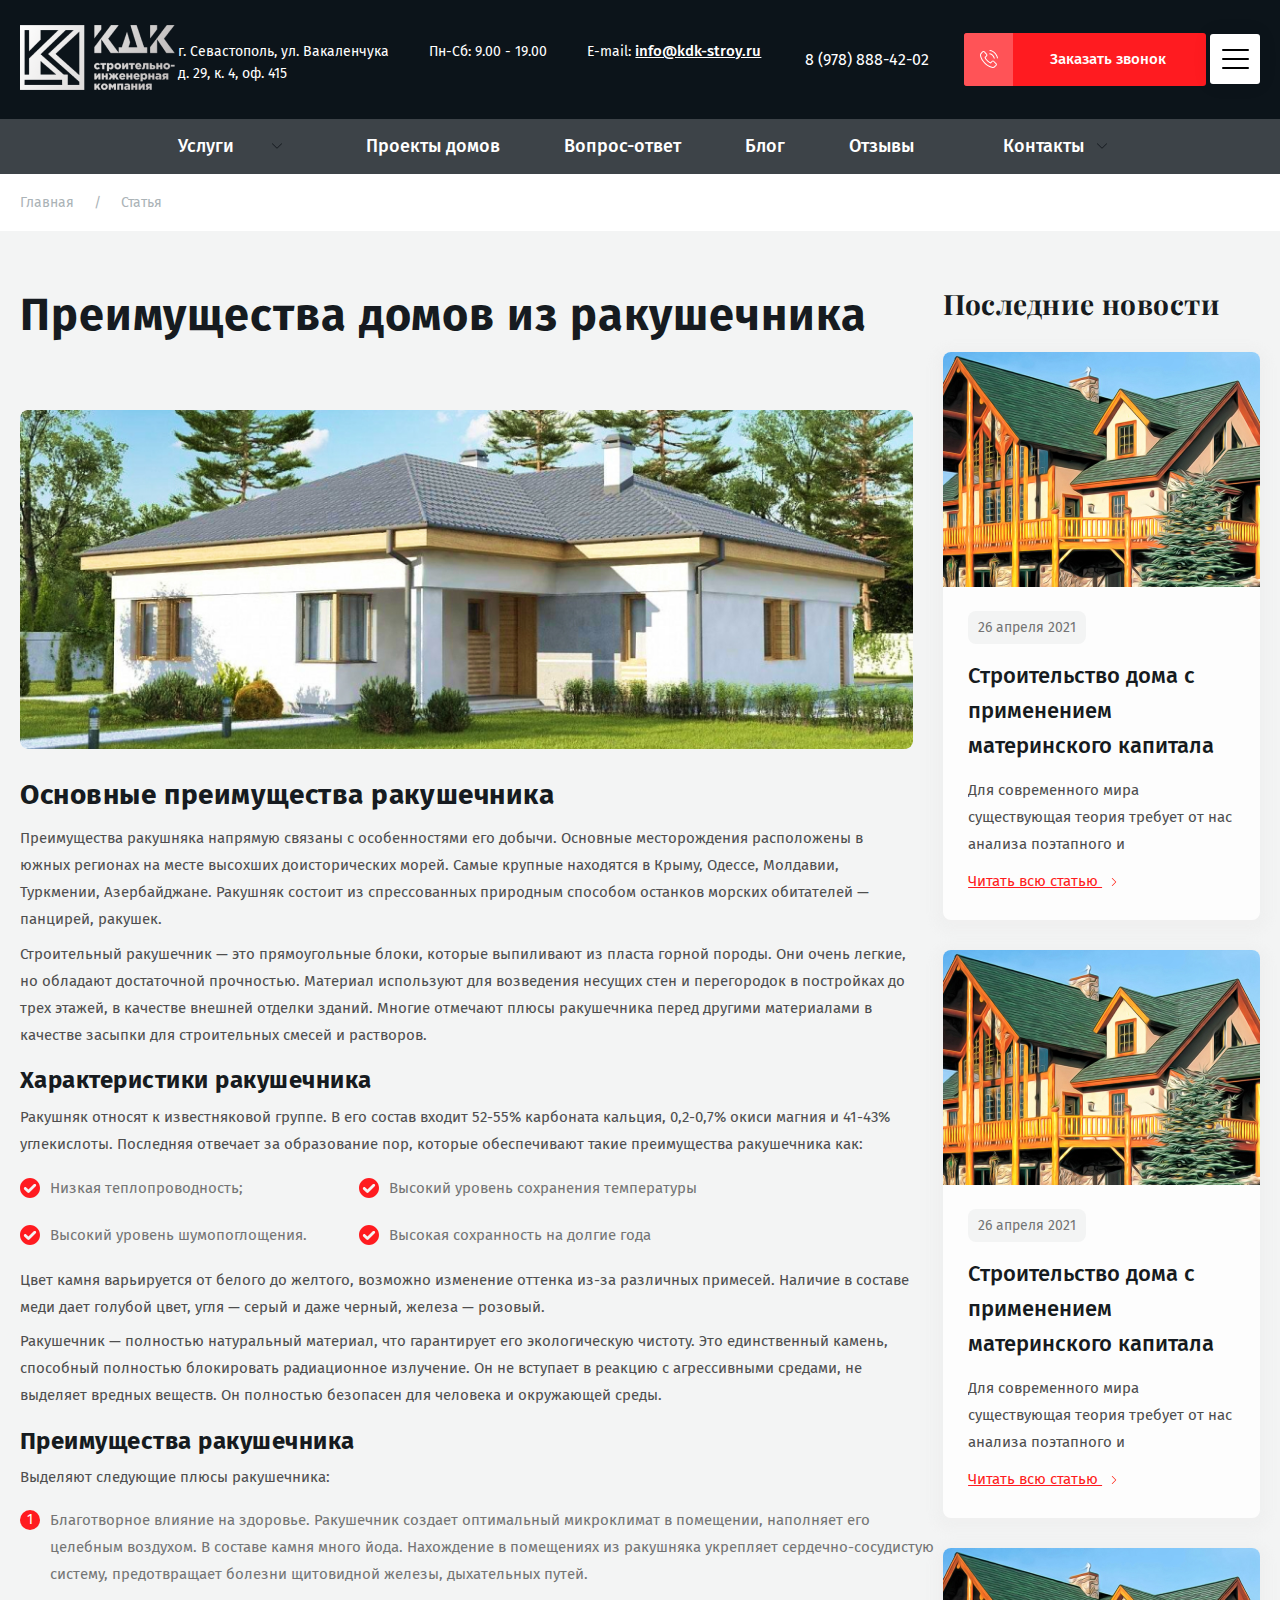
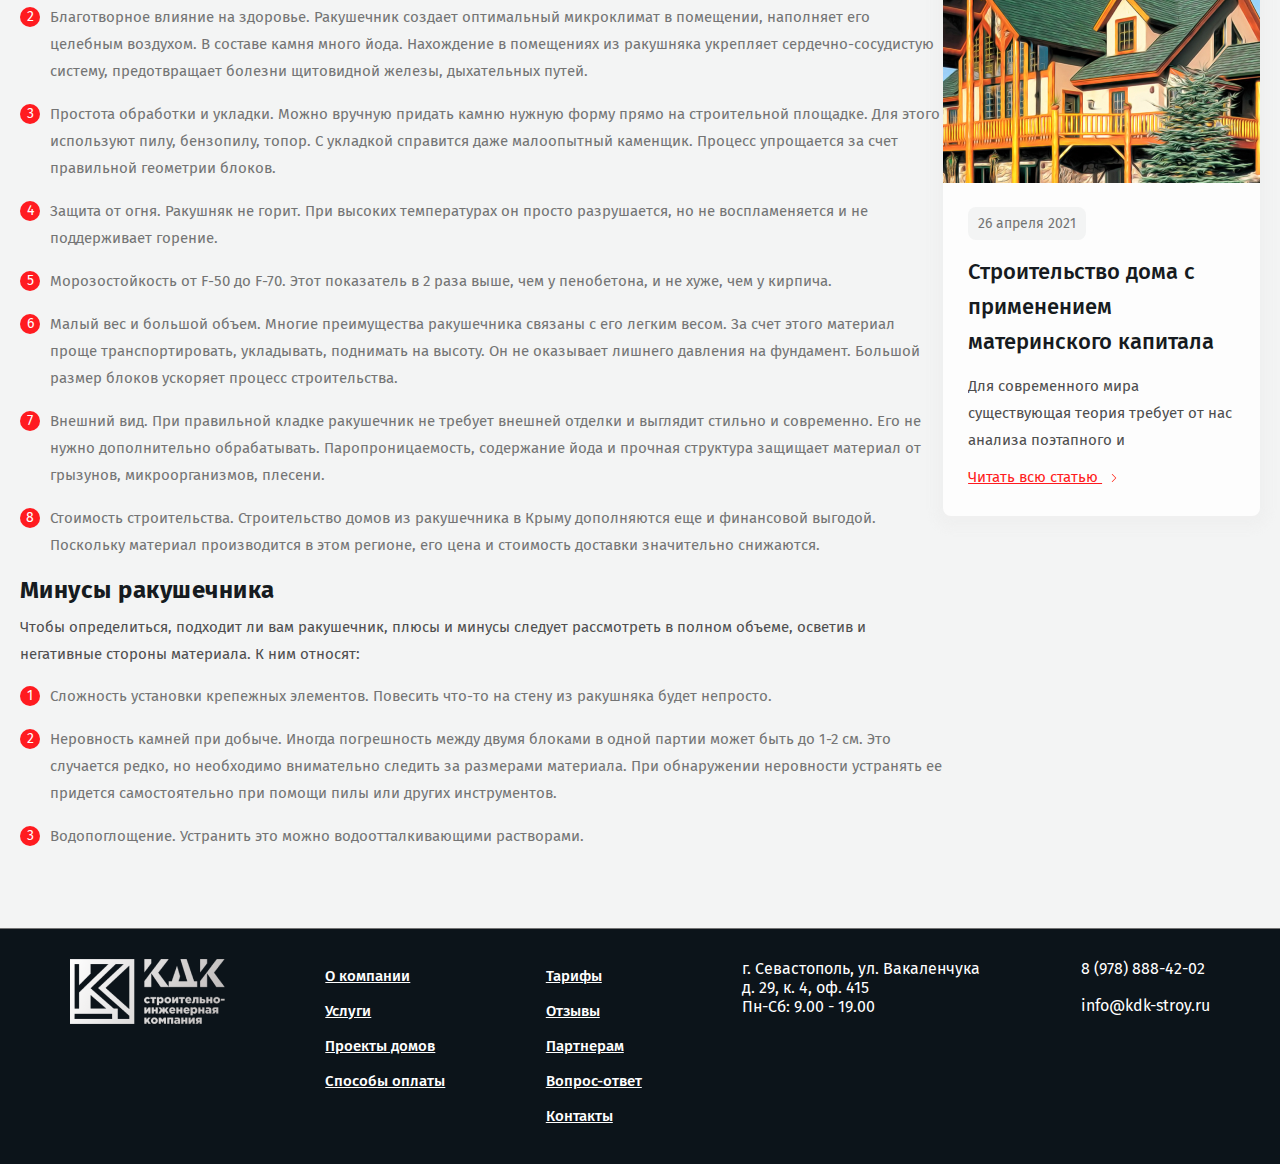
==== article.html @ e37aec97 "added new page, fix styles" ====
<!DOCTYPE html>
<html lang="ru">
<head>
  <meta charset="UTF-8">
  <meta http-equiv="X-UA-Compatible" content="IE=edge">
  <meta name="viewport" content="width=device-width, initial-scale=1.0">
  <link rel="stylesheet" type="text/css" href="css/style.css">
  <title>Статья</title>
</head>
<body>
  <header class="header_black">
    <div class="box-container">
      <div class="header__wrap">
        <a href="index.html"><img src="img/icon/Mask Group (1).png" alt="" width="154.62" height="auto"></a> 
        <div class="header__text">
          <ul>
            <li>г. Севастополь, ул. Вакаленчука <br>
              д. 29, к. 4, оф. 415</li>
            <li>Пн-Сб: 9.00 - 19.00</li>
            <li>E-mail: 
              <a href="mailTo:info@kdk-stroy.ru">info@kdk-stroy.ru</a>
            </li>
          </ul>
        </div>

        <div class="header__phones">
          <a href="tel:89788884202">8 (978) 888-42-02</a>
          <a class="button-custom" href="#">
            <div class="box2">
                <img src="img/icon/call.svg" alt="">
            </div>
            <div class="paddingButton2">Заказать звонок</div>
          </a>
        </div>
        <div class="dropdown">
            <!-- <button onclick="myFunction()" class="dropbtn">Выпадающий</button>-->
            <div onclick="myFunction()" class="menu-btn">
                <div class="menu-btn_burger"></div>
            </div> 
            <div id="myDropdown" class="dropdown-content">
                <nav>
                    <ul>
                        <li><a href="#">О компании</a></li>
                        <li><a href="#">Услуги</a></li>
                        <li><a href="#">Проекты</a></li>
                        <li><a href="#">Условия</a></li>
                        <li><a href="#">Вопрос-ответ</a></li>
                        <li><a href="#">Блог</a></li>
                        <li><a href="#">Отзывы </a></li>
                        <li><a href="#">Контакты </a></li>
                    </ul>
                </nav>
            </div>
        </div>
      </div>
      
    </div>
  </header>

  <section class="article-page__navigation">
    <ul class="custom-nav">
      <li>
        <div class="select select_color">
          <input class="select__input" type="hidden" name="">
          <div class="select__head">Услуги</div>
              <ul class="select__list" style="display: none;">
                  <li class="select__item"><a href="#">Дома из газобетона</a></li>
                  <li class="select__item"><a href="#">Дома из ракушечника</a></li>
                  <li class="select__item"><a href="#">Монолитные работы</a></li>
                  <li class="select__item"><a href="#">Коттеджные поселки</a></li>
                  <li class="select__item"><a href="#">Отдельные виды работ</a></li>
                  <li class="select__item"><a href="#">Ландшафтный дизайн</a></li>
              </ul>
          </div>
      </li>
      <li><a href="#">Проекты домов</a></li>
      <li><a href="#">Вопрос-ответ</a></li>
      <li><a href="#">Блог</a></li>
      <li><a href="#">Отзывы</a></li>
      <li>
        <div class="select select_color">
          <input class="select__input" type="hidden" name="">
          <div class="select__head">Контакты</div>
          <ul class="select__list" style="display: none;">
              <li class="select__item"><a href="#">Дома из газобетона</a></li>
              <li class="select__item"><a href="#">Дома из ракушечника</a></li>
              <li class="select__item"><a href="#">Монолитные работы</a></li>
              <li class="select__item"><a href="#">Коттеджные поселки</a></li>
              <li class="select__item"><a href="#">Отдельные виды работ</a></li>
              <li class="select__item"><a href="#">Ландшафтный дизайн</a></li>
          </ul>
        </div>
      </li>
    </ul>
  </section>

  <section class="breadcrumb">
    <div class="box-container">
        <ol itemscope itemtype="#">
            <li itemprop="itemListElement" itemscope
                itemtype="#">
                <a itemprop="item" href="index.html">
                    <span itemprop="name" class="breadcrumb_font_style">Главная</span>
                </a>
                <meta itemprop="position" content="1" />
                <span class="span_m_l_20 breadcrumb_font_style">/</span>
            </li>

            <li>
                <span class="breadcrumb_font_style">Статья</span>
            </li>
        </ol>
    </div>
  </section>

  <section class="main-article">
    <div class="box-container">
      <div class="main-article__body">
        <article class="article">
           <h1>Преимущества домов из ракушечника</h1>

           <img src="img/houses/article-img.jpg" alt="">

           <h2>Основные преимущества ракушечника</h2>
           <p>Преимущества ракушняка напрямую связаны с особенностями его добычи. Основные месторождения расположены в южных регионах на месте высохших доисторических морей. Самые крупные находятся в Крыму, Одессе, Молдавии, Туркмении, Азербайджане. Ракушняк состоит из спрессованных природным способом останков морских обитателей — панцирей, ракушек.</p>
            <p>Строительный ракушечник — это прямоугольные блоки, которые выпиливают из пласта горной породы. Они очень легкие, но обладают достаточной прочностью. Материал используют для возведения несущих стен и перегородок в постройках до трех этажей, в качестве внешней отделки зданий. Многие отмечают плюсы ракушечника перед другими материалами в качестве засыпки для строительных смесей и растворов.</p>

           <h3>Характеристики ракушечника</h3>
           <p>Ракушняк относят к известняковой группе. В его состав входит 52-55% карбоната кальция, 0,2-0,7% окиси магния и 41-43% углекислоты. Последняя отвечает за образование пор, которые обеспечивают такие преимущества ракушечника как:</p>
           <ul>
            <li>Низкая теплопроводность; </li>
            <li>Высокий уровень сохранения температуры</li>
            <li>Высокий уровень шумопоглощения.</li>
            <li>Высокая сохранность на долгие года</li>
          </ul>
           <p>Цвет камня варьируется от белого до желтого, возможно изменение оттенка из-за различных примесей. Наличие в составе меди дает голубой цвет, угля — серый и даже черный, железа — розовый.</p>
           <p>Ракушечник — полностью натуральный материал, что гарантирует его экологическую чистоту. Это единственный камень, способный полностью блокировать радиационное излучение. Он не вступает в реакцию с агрессивными средами, не выделяет вредных веществ. Он полностью безопасен для человека и окружающей среды.</p>

           <h3>Преимущества ракушечника</h3>
           <p>Выделяют следующие плюсы ракушечника:</p>
           <ol>
             <li>Благотворное влияние на здоровье. Ракушечник создает оптимальный микроклимат в помещении, наполняет его целебным воздухом. В составе камня много йода. Нахождение в помещениях из ракушняка укрепляет сердечно-сосудистую систему, предотвращает болезни щитовидной железы, дыхательных путей.</li>
             <li>Благотворное влияние на здоровье. Ракушечник создает оптимальный микроклимат в помещении, наполняет его целебным воздухом. В составе камня много йода. Нахождение в помещениях из ракушняка укрепляет сердечно-сосудистую систему, предотвращает болезни щитовидной железы, дыхательных путей.</li>
             <li>Простота обработки и укладки. Можно вручную придать камню нужную форму прямо на строительной площадке. Для этого используют пилу, бензопилу, топор. С укладкой справится даже малоопытный каменщик. Процесс упрощается за счет правильной геометрии блоков.</li>
             <li>Защита от огня. Ракушняк не горит. При высоких температурах он просто разрушается, но не воспламеняется и не поддерживает горение. </li>
             <li>Морозостойкость от F-50 до F-70. Этот показатель в 2 раза выше, чем у пенобетона, и не хуже, чем у кирпича.</li>
             <li>Малый вес и большой объем. Многие преимущества ракушечника связаны с его легким весом. За счет этого материал проще транспортировать, укладывать, поднимать на высоту. Он не оказывает лишнего давления на фундамент. Большой размер блоков ускоряет процесс строительства.</li>
             <li>Внешний вид. При правильной кладке ракушечник не требует внешней отделки и выглядит стильно и современно. Его не нужно дополнительно обрабатывать. Паропроницаемость, содержание йода и прочная структура защищает материал от грызунов, микроорганизмов, плесени.</li>
             <li>Стоимость строительства. Строительство домов из ракушечника в Крыму дополняются еще и финансовой выгодой. Поскольку материал производится в этом регионе, его цена и стоимость доставки значительно снижаются.</li>
           </ol>

           <h3>Минусы ракушечника</h3>
           <p>Чтобы определиться, подходит ли вам ракушечник, плюсы и минусы следует рассмотреть в полном объеме, осветив и негативные стороны материала. К ним относят:</p>
           <ol>
             <li>Сложность установки крепежных элементов. Повесить что-то на стену из ракушняка будет непросто.</li>
             <li>Неровность камней при добыче. Иногда погрешность между двумя блоками в одной партии может быть до 1-2 см. Это случается редко, но необходимо внимательно следить за размерами материала. При обнаружении неровности устранять ее придется самостоятельно при помощи пилы или других инструментов. </li>
             <li>Водопоглощение. Устранить это можно водоотталкивающими растворами.</li>
           </ol>
        </article>

        <div class="news-box">
            <div class="news-box__title">
                <p>Последние новости</p>
            </div>

            <div class="news-box__body">

                <div class="news-box__item">
                    <a href="article.html"><img class="news-box__main-img" src="img/houses/last-news-page-img1.jpg" alt=""></a> 
                    <div class="news-box__wrap">
                        <div class="date-time">
                            <time datetime="2021-04-26">26 апреля 2021</time>
                        </div>
                        <div class="last-news-page__title-link">
                            <a href="article.html">Строительство дома с применением  материнского капитала</a>
                        </div>
    
                        <div class="last-news-page__desc">
                            <p>Для современного мира существующая теория требует от нас анализа поэтапного и последовательного развития общества. Высокий уровень вовлечения представителей ...</p>
                        </div>
    
                        <a href="article.html" class="last-news-page__link-btn">
                            Читать всю статью
                            <img src="img/icon/arr-link-right-icon.svg" alt="">
                        </a>
                    </div>
                </div>

                <div class="news-box__item">
                    <a href="article.html"><img class="news-box__main-img" src="img/houses/last-news-page-img1.jpg" alt=""></a> 
                    <div class="news-box__wrap">
                        <div class="date-time">
                            <time datetime="2021-04-26">26 апреля 2021</time>
                        </div>
                        <div class="last-news-page__title-link">
                            <a href="article.html">Строительство дома с применением  материнского капитала</a>
                        </div>
    
                        <div class="last-news-page__desc">
                            <p>Для современного мира существующая теория требует от нас анализа поэтапного и последовательного развития общества. Высокий уровень вовлечения представителей ...</p>
                        </div>
    
                        <a href="article.html" class="last-news-page__link-btn">
                            Читать всю статью
                            <img src="img/icon/arr-link-right-icon.svg" alt="">
                        </a>
                    </div>
                </div>

                <div class="news-box__item">
                    <a href="article.html"><img class="news-box__main-img" src="img/houses/last-news-page-img1.jpg" alt=""></a> 
                    <div class="news-box__wrap">
                        <div class="date-time">
                            <time datetime="2021-04-26">26 апреля 2021</time>
                        </div>
                        <div class="last-news-page__title-link">
                            <a href="article.html">Строительство дома с применением  материнского капитала</a>
                        </div>
    
                        <div class="last-news-page__desc">
                            <p>Для современного мира существующая теория требует от нас анализа поэтапного и последовательного развития общества. Высокий уровень вовлечения представителей ...</p>
                        </div>
    
                        <a href="article.html" class="last-news-page__link-btn">
                            Читать всю статью
                            <img src="img/icon/arr-link-right-icon.svg" alt="">
                        </a>
                    </div>
                </div>

            </div>

        </div>
      </div>
    </div>
  </section>


  <footer class="footer flex-container align-items-center justify-content-center">
    <div class="flex-container box-container justify-content-space-around  justify-content-center-min footer-box footer__wrap">
        <div class="m-r-301 ">
            <img src="img/icon/Mask Group (1).png" alt="" width="154.62px" height="auto">
        </div>

        <div class="min-delete">
            <ul >
                <li><a href="#">О компании</a></li>
                <li><a href="#">Услуги</a></li>
                <li><a href="#">Проекты домов</a></li>
                <li><a href="#">Способы оплаты</a></li>
            </ul>
        </div>

        <div class="m-r-301 ">
            <ul class="m-r-301 ">
                <li><a href="#">Тарифы</a></li>
                <li><a href="#">Отзывы</a></li>
                <li><a href="#">Партнерам</a></li>
                <li><a href="#">Вопрос-ответ</a></li>
                <li><a href="#">Контакты</a></li>
            </ul>
        </div>

        <div class="footer-address m-r-301">
            <p>г. Севастополь, ул. Вакаленчука
                <br>д. 29, к. 4, оф. 415</p>
            <p>Пн-Сб: 9.00 - 19.00</p>
        </div>

        <div>
            <h4 class="m-b-18 "><a class="footer__link" href="tel:89788884202" rel="nofollow"> 8 (978) 888-42-02</h4>
            <p class="m-b-18 "><a class="footer__link" href="mailto:info@kdk-stroy.ru" rel="nofollow">info@kdk-stroy.ru</a></p>
            <div class="flex-container">
                <img class="m-r-20" src="img/icon/Group 115.svg" alt="">
                <img class="m-r-20" src="img/icon/Group 116.svg" alt="">
                <img class="m-r-20" src="img/icon/Group 117.svg" alt="">
                <img src="img/icon/Group 118.svg" alt="">
            </div>
        </div>
    </div>
  </footer>

  <section class="modal modal__project" id="modal__project">
    <div class="modal__content">
      <button class="close"></button>

      <div class="modal__wrap">
          <div class="modal__slider-wrap">
              <div class="modal__slider" id="modal__slider">
                  <div class="swiper-wrapper">
                      <div class="swiper-slide">
                          <a href="#" class="project__item">
                              <span class="project__img" style="background: transparent url('img/modal/proj-1.jpg') no-repeat center center; background-size: cover;"></span>
                              <span class="project__content">
                                  <span class="project__num">Z295</span>
                                  <span class="project__title">Проект дома из газобетона 186,0 м<sup>2</sup></span>
                              </span>
                          </a>
                      </div>
                      <div class="swiper-slide">
                          <a href="#" class="project__item">
                              <span class="project__img" style="background: transparent url('img/modal/proj-2.jpg') no-repeat center center; background-size: cover;"></span>
                              <span class="project__content">
                                  <span class="project__num">Z295</span>
                                  <span class="project__title">Проект дома из газобетона 186,0 м<sup>2</sup></span>
                              </span>
                          </a>
                      </div>
                      <div class="swiper-slide">
                          <a href="#" class="project__item">
                              <span class="project__img" style="background: transparent url('img/modal/proj-3.jpg') no-repeat center center; background-size: cover;"></span>
                              <span class="project__content">
                                  <span class="project__num">Z295</span>
                                  <span class="project__title">Проект дома из газобетона 186,0 м<sup>2</sup></span>
                              </span>
                          </a>
                      </div>
                      <div class="swiper-slide">
                          <a href="#" class="project__item">
                              <span class="project__img" style="background: transparent url('img/modal/proj-2.jpg') no-repeat center center; background-size: cover;"></span>
                              <span class="project__content">
                                  <span class="project__num">Z295</span>
                                  <span class="project__title">Проект дома из газобетона 186,0 м<sup>2</sup></span>
                              </span>
                          </a>
                      </div>
                      <div class="swiper-slide">
                          <a href="#" class="project__item">
                              <span class="project__img" style="background: transparent url('img/modal/proj-3.jpg') no-repeat center center; background-size: cover;"></span>
                              <span class="project__content">
                                  <span class="project__num">Z295</span>
                                  <span class="project__title">Проект дома из газобетона 186,0 м<sup>2</sup></span>
                              </span>
                          </a>
                      </div>
                  </div>
              </div>
              <div class="modal__slider-btns">
                  <div class="swiper-dots"></div>
              </div>
          </div>

          <div class="modal__title">Проект дома из газобетона 195,3 м<sup>2</sup>(Z153)</div>

          <div class="modal__df">
              <div class="modal__left">
                  <div class="modal__gallery-wrap">
                      <div class="modal__gallery" id="modal__gallery">
                          <div class="swiper-wrapper">
                              <div class="swiper-slide">
                                  <div class="modal__gallery-item" style="background: transparent url('img/modal/gallery-1.jpg') no-repeat center center; background-size: cover;"></div>
                              </div>
                              <div class="swiper-slide">
                                  <div class="modal__gallery-item" style="background: transparent url('img/modal/gallery-2.jpg') no-repeat center center; background-size: cover;"></div>
                              </div>
                              <div class="swiper-slide">
                                  <div class="modal__gallery-item" style="background: transparent url('img/modal/gallery-1.jpg') no-repeat center center; background-size: cover;"></div>
                              </div>
                              <div class="swiper-slide">
                                  <div class="modal__gallery-item" style="background: transparent url('img/modal/gallery-2.jpg') no-repeat center center; background-size: cover;"></div>
                              </div>
                          </div>
                      </div>
                      <div class="modal__gallery-btns">
                          <button class="swiper-button-prev">
                              <img src="img/icon/arrow-black.svg" alt="" tabindex="0" role="button" aria-label="Next slide" aria-disabled="false">
                          </button>
                          <button class="swiper-button-next">
                              <img src="img/icon/arrow-black.svg" alt="" tabindex="0" role="button" aria-label="Next slide" aria-disabled="false">
                          </button>
                      </div>
                  </div>

                  <div class="modal__thumbs-wrap">
                      <div class="modal__thumbs" id="modal__thumbs">
                          <div class="swiper-wrapper">
                              <div class="swiper-slide">
                                  <div class="modal__thumb" style="background: transparent url('img/modal/gallery-1.jpg') no-repeat center center; background-size: cover;">    
                                  </div>
                              </div>
                              <div class="swiper-slide">
                                  <div class="modal__thumb" style="background: transparent url('img/modal/gallery-2.jpg') no-repeat center center; background-size: cover;">    
                                  </div>
                              </div>
                              <div class="swiper-slide">
                                  <div class="modal__thumb" style="background: transparent url('img/modal/gallery-1.jpg') no-repeat center center; background-size: cover;">    
                                  </div>
                              </div>
                              <div class="swiper-slide">
                                  <div class="modal__thumb" style="background: transparent url('img/modal/gallery-2.jpg') no-repeat center center; background-size: cover;">    
                                  </div>
                              </div>
                          </div>
                      </div>
                  </div>
              </div>

              <div class="modal__right">
                  <p class="modal__sub-title">Характеристики проекта:</p>
                  <ul class="modal__chrs">
                      <li class="modal__chrs-item">
                          <span>Этажность</span>
                          <span>1 этаж</span>
                      </li>
                      <li class="modal__chrs-item">
                          <span>Доп.постройки:</span>
                          <span>Гараж</span>
                      </li>
                      <li class="modal__chrs-item">
                          <span>Площадь:</span>
                          <span>1 этаж</span>
                      </li>
                      <li class="modal__chrs-item">
                          <span>Площадь застройки:</span>
                          <span>1 этаж</span>
                      </li>
                      <li class="modal__chrs-item">
                          <span>Гараж:</span>
                          <span>26,8 м<sup>2</sup></span>
                      </li>
                      <li class="modal__chrs-item">
                          <span>Высота</span>
                          <span>6,93 м</span>
                      </li>
                      <li class="modal__chrs-item">
                          <span>Площадь крыши:</span>
                          <span>347,4 м<sup>2</sup></span>
                      </li>
                      <li class="modal__chrs-item">
                          <span>Фундамент: ленточный из ФБС блоков</span>
                      </li>
                      <li class="modal__chrs-item">
                          <span>Площадь крыши: по деревянным балкам</span>
                      </li>
                      <li class="modal__chrs-item">
                          <span>Площадь крыши: по деревянным балкам</span>
                      </li>
                  </ul>
                  <div class="modal__btns">                        
                      <a class="button-custom open-modal" href="#modal__project2">
                          Заказать расчет сметы
                      </a>
                  </div>
              </div>                    
          </div>
      </div>
    </div>
    <!-- /. modal__content-->
  </section>
<!-- /. modal-->

  <section class="modal modal__project2" id="modal__project2">
  <div class="modal__content modal__content--with-form">
    <button class="close"></button>

    <div class="modal__wrap">
        <div class="forma flex-container align-items-center justify-content-center m-t-30 ">
            <div class="content-form flex-container align-items-center flex-direction-column justify-content-space-around">
                <div class="text-forma flex-container align-items-center flex-direction-column">
                    <h2>Заполните форму</h2>
                </div>
                    
                <div>
                    <form class="flex-container justify-content-center flex-direction-column">
                        <input class="input" type="text" name="name" required placeholder="Имя">
                        <input class="input" type="tel" name="phone" required placeholder="Телефон">
                        <input class="input" type="email" name="email" required placeholder="Почта">       
                    </form>
                    <button class="button-fomra">Получить материалы</button>
                    <div>
                        <input type="checkbox" class="custom-checkbox" id="happy" name="happy" value="yes">
                        <label class="color-font" cfor="happy">Согласие на обработку персональных данных</label> 
                    </div>
                </div>
            </div>
        </div>
    </div>
  </div>
  <!-- /. modal__content-->
  </section>
  <a href="#" id="toTop"></a>

  <script src="js/jquery.min.js"></script>
  <script src="libs/swiper/swiper.js"></script>
  <script src="libs/fancybox/jquery.fancybox.pack.js"></script>
  <script src="libs/fancybox/helpers/jquery.fancybox-buttons.js"></script>
  <script src="libs/svg4everybody.min.js"></script>
  <script src="libs/slick/slick.min.js"></script>
  <script src="js/tabs.js"></script>
  <script src="js/toUp.js"></script>
  <script src="js/common.js"></script>
  <script src="js/article-nav.js"></script>

</body>
</html>
---- css/style.css ----
@import url('https://fonts.googleapis.com/css2?family=Fira+Sans:wght@400;500&family=Playfair+Display:wght@400;700&display=swap');

* {
    margin: 0;
    padding: 0;
}

body {
    color: white;
    background-color: #0C141A;
    font-family: 'Fira Sans', sans-serif;
}

.page-title {
    font-family: 'Playfair Display', serif;
    font-size: 45px;
    line-height: 60px;
    /* identical to box height */
    letter-spacing: 0.02em;
}

a {
    text-decoration: none;
}

li {
    list-style-type: none;
}

li a{
    font-weight: 500;
    font-size: 15px;
    line-height: 35px;
    text-decoration-line: underline;
    color: #FFFFFF;
    transition-duration: 0.3s;
}

li a:hover{
    color: #b4b4b4;
    transition-duration: 0.3s;
}

footer {
    height: 257px;
    border-top: 1px solid #747474 ;
}

.box-container {
    width: 100%;
    max-width: 1395px;
    margin: 0 auto;
}

.border-test {
    border: 1px solid black;
}

.flex-container {
    display: -webkit-flex; 
    display: flex; 
}
.flex-direction-column {
    flex-direction: column;
}

.justify-content-center {
    justify-content: center;
}

.justify-content-space-around {
    justify-content: space-around;
}

.justify-content-space-between {
    justify-content: space-between;
}

.align-items-center {
    align-items: center;
}

.align-content-center {
    align-content: center;
}

.align-content-start {
    align-content: flex-start;
}

.inline-flex {
    display: inline-flex;
}

.flex-wrap {
    flex-wrap: wrap;
}


.flex-item {
    -webkit-flex: 1; 
    -ms-flex: 1; 
    flex: 1;
    height: 850px;
    background: rgba(255, 255, 255, 0.2);
    z-index: 0;
}

.flex-item3 {
    -webkit-flex: 3;
    -ms-flex:  3;
    flex:  3;
    height: 850px;
}

.flex-content {
    height: 10%;
}

.flex-content1 {
    height: 80%;
    margin-left: 45px;
}


/*! fancyBox v2.1.5 fancyapps.com | fancyapps.com/fancybox/#license */
.fancybox-wrap,
.fancybox-skin,
.fancybox-outer,
.fancybox-inner,
.fancybox-image,
.fancybox-wrap iframe,
.fancybox-wrap object,
.fancybox-nav,
.fancybox-nav span,
.fancybox-tmp {
  padding: 0;
  margin: 0;
  border: 0;
  outline: none;
  vertical-align: top;
}

.fancybox-wrap {
  position: absolute;
  top: 0;
  left: 0;
  -webkit-transform: translate3d(0, 0, 0);
  transform: translate3d(0, 0, 0);
  z-index: 8020;
}

.fancybox-skin {
  position: relative;
  background: #f9f9f9;
  color: #444;
  text-shadow: none;
  border-radius: 4px;
}

.fancybox-opened {
  z-index: 8030;
}

.fancybox-opened .fancybox-skin {
  -webkit-box-shadow: 0 10px 25px rgba(0, 0, 0, 0.5);
  box-shadow: 0 10px 25px rgba(0, 0, 0, 0.5);
}

.fancybox-outer, .fancybox-inner {
  position: relative;
}

.fancybox-inner {
  overflow: hidden;
}

.fancybox-type-iframe .fancybox-inner {
  -webkit-overflow-scrolling: touch;
}

.fancybox-error {
  color: #444;
  font: 14px/20px "Helvetica Neue",Helvetica,Arial,sans-serif;
  margin: 0;
  padding: 15px;
  white-space: nowrap;
}

.fancybox-image, .fancybox-iframe {
  display: block;
  width: 100%;
  height: 100%;
}

.fancybox-image {
  max-width: 100%;
  max-height: 100%;
}

#fancybox-loading, .fancybox-close, .fancybox-prev span, .fancybox-next span {
  background-image: url(fancybox_sprite.png);
}

#fancybox-loading {
  position: fixed;
  top: 50%;
  left: 50%;
  margin-top: -22px;
  margin-left: -22px;
  background-position: 0 -108px;
  opacity: 0.8;
  cursor: pointer;
  z-index: 8060;
}

#fancybox-loading div {
  width: 44px;
  height: 44px;
  background: url(fancybox_loading.gif) center center no-repeat;
}

.fancybox-close {
  position: absolute;
  top: -18px;
  right: -18px;
  width: 36px;
  height: 36px;
  cursor: pointer;
  z-index: 8040;
}

.fancybox-nav {
  position: absolute;
  top: 0;
  width: 40%;
  height: 100%;
  cursor: pointer;
  text-decoration: none;
  background: transparent url(blank.gif);
  /* helps IE */
  -webkit-tap-highlight-color: rgba(0, 0, 0, 0);
  z-index: 8040;
}

.fancybox-prev {
  left: 0;
}

.fancybox-next {
  right: 0;
}

.fancybox-nav span {
  position: absolute;
  top: 50%;
  width: 36px;
  height: 34px;
  margin-top: -18px;
  cursor: pointer;
  z-index: 8040;
  visibility: hidden;
}

.fancybox-prev span {
  left: 10px;
  background-position: 0 -36px;
}

.fancybox-next span {
  right: 10px;
  background-position: 0 -72px;
}

.fancybox-nav:hover span {
  visibility: visible;
}

.fancybox-tmp {
  position: absolute;
  top: -99999px;
  left: -99999px;
  max-width: 99999px;
  max-height: 99999px;
  overflow: visible !important;
}

/* Overlay helper */
.fancybox-lock {
  overflow: visible !important;
  width: auto;
}

.fancybox-lock body {
  overflow: hidden !important;
}

.fancybox-lock-test {
  overflow-y: hidden !important;
}

.fancybox-overlay {
  position: absolute;
  top: 0;
  left: 0;
  overflow: hidden;
  display: none;
  z-index: 8010;
  background: url(fancybox_overlay.png);
}

.fancybox-overlay-fixed {
  position: fixed;
  bottom: 0;
  right: 0;
}

.fancybox-lock .fancybox-overlay {
  overflow: auto;
  overflow-y: scroll;
}

/* Title helper */
.fancybox-title {
  visibility: hidden;
  font: normal 13px/20px "Helvetica Neue",Helvetica,Arial,sans-serif;
  position: relative;
  text-shadow: none;
  z-index: 8050;
}

.fancybox-opened .fancybox-title {
  visibility: visible;
}

.fancybox-title-float-wrap {
  position: absolute;
  bottom: 0;
  right: 50%;
  margin-bottom: -35px;
  z-index: 8050;
  text-align: center;
}

.fancybox-title-float-wrap .child {
  display: inline-block;
  margin-right: -100%;
  padding: 2px 20px;
  background: transparent;
  /* Fallback for web browsers that doesn't support RGBa */
  background: rgba(0, 0, 0, 0.8);
  border-radius: 15px;
  text-shadow: 0 1px 2px #222;
  color: #FFF;
  font-weight: bold;
  line-height: 24px;
  white-space: nowrap;
}

.fancybox-title-outside-wrap {
  position: relative;
  margin-top: 10px;
  color: #fff;
}

.fancybox-title-inside-wrap {
  padding-top: 10px;
}

.fancybox-title-over-wrap {
  position: absolute;
  bottom: 0;
  left: 0;
  color: #fff;
  padding: 10px;
  background: #000;
  background: rgba(0, 0, 0, 0.8);
}

/* Переопределение стилей fancybox */
.fancybox-lock {
  max-width: 100%;
  overflow: hidden !important;
}

.fancybox-overlay {
  background: none;
  background-color: rgba(0, 0, 0, 0.5);
}

#fancybox-loading div {
  width: 44px;
  height: 44px;
  background: url(../libs/fancybox/fancybox_loading.gif) center center no-repeat;
}

.fancybox-close {
  background: none;
  top: 5px;
  right: 5px;
  display: block;
  width: 40px;
  height: 40px;
  background-color: #931b1b !important;
  border-radius: 6px;
  opacity: 0.7;
  -webkit-transition: 0.3s;
  -o-transition: 0.3s;
  transition: 0.3s;
}

.fancybox-close::before, .fancybox-close::after {
  content: '';
  position: absolute;
  left: 50%;
  top: 50%;
  display: block;
  width: 50%;
  height: 3px;
  background: rgba(255, 255, 255, 0.7);
  border-radius: 1.5px;
  -webkit-transition: 0.3s;
  -o-transition: 0.3s;
  transition: 0.3s;
}

.fancybox-close::before {
  -webkit-transform: translate(-50%, -50%) rotate(45deg);
      -ms-transform: translate(-50%, -50%) rotate(45deg);
          transform: translate(-50%, -50%) rotate(45deg);
}

.fancybox-close::after {
  -webkit-transform: translate(-50%, -50%) rotate(-45deg);
      -ms-transform: translate(-50%, -50%) rotate(-45deg);
          transform: translate(-50%, -50%) rotate(-45deg);
}

.fancybox-close:hover {
  opacity: 1;
}

.fancybox-close:hover::before, .fancybox-close:hover::after {
  background: #fff;
}

.fancybox-nav {
  background: transparent url(../libs/fancybox/blank.gif);
}

#fancybox-loading, .fancybox-close, .fancybox-prev span, .fancybox-next span {
  background-image: none;
}

.fancybox-next, .fancybox-prev {
  width: 25%;
  -webkit-transition: 0.3s;
  -o-transition: 0.3s;
  transition: 0.3s;
}

.fancybox-prev:hover {
  background: -webkit-gradient(linear, left top, right top, from(rgba(147, 27, 27, 0.2)), to(rgba(0, 0, 0, 0)));
  background: -o-linear-gradient(left, rgba(147, 27, 27, 0.2) 0%, rgba(0, 0, 0, 0) 100%);
  background: linear-gradient(90deg, rgba(147, 27, 27, 0.2) 0%, rgba(0, 0, 0, 0) 100%);
}

.fancybox-next:hover {
  background: -webkit-gradient(linear, right top, left top, from(rgba(147, 27, 27, 0.2)), to(rgba(0, 0, 0, 0)));
  background: -o-linear-gradient(right, rgba(147, 27, 27, 0.2) 0%, rgba(0, 0, 0, 0) 100%);
  background: linear-gradient(270deg, rgba(147, 27, 27, 0.2) 0%, rgba(0, 0, 0, 0) 100%);
}

@media only screen and (-webkit-min-device-pixel-ratio: 1.5), only screen and (min--moz-device-pixel-ratio: 1.5), only screen and (min-device-pixel-ratio: 1.5) {
  #fancybox-loading, .fancybox-close, .fancybox-prev span, .fancybox-next span {
    background: none;
  }
  #fancybox-loading div {
    background-image: url(../libs/fancybox/fancybox_loading@2x.gif);
  }
}
/*Retina graphics!*/
@media only screen and (-webkit-min-device-pixel-ratio: 1.5), only screen and (min--moz-device-pixel-ratio: 1.5), only screen and (min-device-pixel-ratio: 1.5) {
  #fancybox-loading, .fancybox-close, .fancybox-prev span, .fancybox-next span {
    background-image: url(fancybox_sprite@2x.png);
    background-size: 44px 152px;
    /*The size of the normal image, half the size of the hi-res image*/
  }
  #fancybox-loading div {
    background-image: url(fancybox_loading@2x.gif);
    background-size: 24px 24px;
    /*The size of the normal image, half the size of the hi-res image*/
  }
}

/* START header content */

.burger {
  -webkit-flex-shrink: 0;
      -ms-flex-negative: 0;
          flex-shrink: 0;
  position: relative;
  background: none;
  outline: none;
  border: none;
  cursor: pointer;
  display: -webkit-box;
  display: -webkit-flex;
  display: -ms-flexbox;
  display: flex;
  -webkit-box-align: center;
  -webkit-align-items: center;
      -ms-flex-align: center;
          align-items: center;
  -webkit-box-pack: center;
  -webkit-justify-content: center;
      -ms-flex-pack: center;
          justify-content: center;
  width: 25px;
  height: 25px;
}

.burger__wrap {
  position: relative;
  -webkit-transition: 0.3s;
  -o-transition: 0.3s;
  transition: 0.3s;
  z-index: 10;
  display: block;
}

.burger.active .burger__wrap .line {
  -webkit-transform: translate(-50%, -50%) rotate(45deg);
      -ms-transform: translate(-50%, -50%) rotate(45deg);
          transform: translate(-50%, -50%) rotate(45deg);
}

.burger.active .burger__wrap .line:before, .burger.active .burger__wrap .line:after {
  -webkit-transform: translateX(0) rotate(-90deg);
      -ms-transform: translateX(0) rotate(-90deg);
          transform: translateX(0) rotate(-90deg);
}

.burger .line {
  top: 50%;
  left: 50%;
  -webkit-transform: translate(-50%, -50%);
      -ms-transform: translate(-50%, -50%);
          transform: translate(-50%, -50%);
}

.burger .line, .burger .line::after, .burger .line::before {
  position: absolute;
  display: block;
  width: 20px;
  height: 2px;
  background-color: #fff;
  -webkit-transition: 0.2s ease-in-out;
  -o-transition: 0.2s ease-in-out;
  transition: 0.2s ease-in-out;
}

.burger .line::after, .burger .line::before {
  content: '';
  left: 0;
}

.burger .line::before {
  -webkit-transform: translateY(-7px);
      -ms-transform: translateY(-7px);
          transform: translateY(-7px);
}

.burger .line::after {
  -webkit-transform: translateY(7px);
      -ms-transform: translateY(7px);
          transform: translateY(7px);
}

.burger:hover .line, .burger:hover .line::after, .burger:hover .line::before {
  background-color: #FF1B20;
}


.burger {
    display: none;
}
.header-content {
    height: 850px;
    background: url(../img/back/headerBack.jpg) no-repeat center top / cover;
}
.header-content .page-title {    
    margin-bottom: 20px;
}
.header-content .page-title::after {
    content: none;
}
.header__main {
    position: relative;
    z-index: 1;
}
.header__label {   
    position: absolute;    
    right: 0;
    bottom: 162px; 
    display: flex; 
    align-items: center; 
    justify-content: center;
    flex-direction: column;
    text-align: center;
    width: 130px;
    height: 130px;
    border-radius: 50%;
    background: linear-gradient(145.46deg, #FF1B20 15.28%, #FF5357 84.84%), #FFFFFF;
    box-shadow: inset 0px 0px 17px 1px rgba(255, 255, 255, 0.25);
    font-size: 14px;
    line-height: 1.4;
    text-align: center;
    color: #FFFFFF;
}
.header__label-content {
  color: #fff;
}
.header__label::before,   
.header__label::after {   
    content: '';
    position: absolute;
    top: 50%;
    left: 50%;
    transform: translate(-50%, -50%);
    display: block;    
    width: 203px;
    height: 203px;
    background: rgba(255, 255, 255, 0.2);
    border-radius: 50%;
    z-index: -1;
}  
.header__label::after {        
    width: 164px;
    height: 164px;
}
.header__label span {    
    display: block;
    margin-bottom: 5px;
}
.header__label span:first-of-type {    
    text-align: right;
    width: 100%;    
    padding-right: 20px;
    box-sizing: border-box;
    font-size: 12px;
}
.header__label span:last-of-type {   
    margin-bottom: 0;
    line-height: 1.8;
}
.header__label b { 
    display: inline;      
    font-weight: 500;
    font-size: 18px;
}
.footer__link {
    font-weight: 400;
}
.footer__link,
.header-content .header__top a {
    position: relative;
    outline: none;
    color: #fff;
}
.footer__link::after,
.header-content .header__top a::after {
    content: '';
    position: absolute;
    bottom: -2px;
    left: 0;
    display: block;
    width: 100%;
    height: 1px;
    background-color: #fff;
    opacity: 0;
    transition: 0.3s;
}
.footer__link:hover::after,
.header-content .header__top a:hover::after {
    opacity: 1;
}
.header__links {
    margin-left: auto;
}
.header-content .header__top .button-custom::after {
    content: none;
}
.header__top .button-custom {
    width: 205px;
}
.header__top .paddingButton2 {
    padding-right: 20px;
}
.header__top {
    position: relative;
    margin-left: 43px;
    padding-top: 71px;
}
.header__top::after {
    content: '';
    position: absolute;
    left: 0;
    bottom: 0;
    display: block;        
    width: 70px;
    height: 1px;
    background: #FF1B20;
}
.header__top .button-custom {
    margin-top: -15px;
}
.header__top p {
    margin-right: 40px;
}

.exp {
    width: 100%;
    transition-duration: 0.5s;
}

.exp li:hover {
    background-color: rgba(255, 255, 255, 0.2);
    transition-duration: 0.5s;
}

.header-li a {
    display: block;
    outline: none;
    padding-left: 20%;
    text-decoration: none;
    font-style: normal;
    font-weight: 400;
    font-size: 18px;
    line-height: 270%;
}
.header__socials > a {
    display: flex; 
    align-items: center; 
    justify-content: center;
    width: 29px;
    height: 29px;
    background: #FFFFFF;
    border-radius: 50%;
    transition: 0.3s;
}
.header__socials > a .icon {
    display: block;
    width: 17px;
    height: 14px;
    fill: #0C141A;
    transition: 0.3s;
}
.header__socials > a:hover {
    background-color: #0C141A;
    border-radius: 6px
}
.header__socials > a:hover .icon {
    fill: #fff;
}
.tariff__content {  
    flex-grow: 1;
    display: flex; 
    flex-direction: column; 
    width: 100%;
    box-sizing: border-box;
    padding: 21px 30px 20px 45px;
}
.tariff__content > div:first-of-type {
    margin-bottom: 20px;
}
.tariff__content .tarif-p {
    margin-top: auto;
    text-align: center;
}

.header-p {
    font-size: 14px;
    line-height: 155%;
}

.header-info .page-title {
    width: 610px;
    font-family: 'Playfair Display', serif;
    font-style: normal;
    font-weight: bold;
    font-size: 54px;
    line-height: 72px;
    letter-spacing: 0.02em;
}

.header-info h3 {
    width: 540px;
    margin-top: 20px;
    font-family: 'Playfair Display', serif;
    font-style: normal;
    font-weight: normal;
    font-size: 22px;
    line-height: 155%;
    letter-spacing: 0.02em;
    color: #FFFFFF;
    font-weight: 400;
}

.header-info-li {
    font-style: normal;
    font-weight: normal;
    font-size: 15px;
    line-height: 35px;
}

.header-tarif-plan-buttun {
    width: 192px;
    margin-top: 8px;
    margin-left: 25px;
    text-decoration: underline;
    color: #FF1B20;
    font-style: normal;
    font-weight: normal;
    font-size: 15px;
    line-height: 35px;
    transition-duration: 0.3s;
}

.header-tarif-plan-buttun:hover {
    color: #ff6669;
    transition-duration: 0.3s;
}

.header-img-mouse {
    margin-right: 10px;
    animation: spin 2.5s infinite linear;
}

@keyframes spin {
    0%, 100% {
        transform: translate(0, 0);
      }
      50% {
        transform: translate(0,-20%);
      }
  }

/* END header content */

.p-box {
    width: 210px;
}

.m-all-15 {
    margin: 15px;
}
.m-r-20 {
    margin-right: 20px;
}
.m-b-18 {
    margin-bottom: 18px;
}
.m-b-25 {
    margin-bottom: 25px;
}
.m-b-35 {
    margin-bottom: 35px;
}
.m-b-14 {
    margin-bottom: 14px;
}
.m-r-14 {
    margin-right: 14px;
}

.m-t-40 {
    margin-top: 40px;
}

.m-t-50 {
    margin-top: 50px;
}

.m-t-60 {
    margin-top: 60px;
}

.m-t-95 {
    margin-top: 95px;
}
.color-black {
    color: black;
}

/* START Set custom button header */
.button-custom {
    width: 242px;
    height: 53px;
    background: #FF1B20;
    border-radius: 3px;
    text-align: center;
    display: flex;
    justify-content: space-between;
    align-items: center;
    border: 0;
    color: white;
    font-family: 'Fira Sans', sans-serif;
    font-weight: 500;
    font-size: 15px;
    transition-duration: 0.3s;
}

.button-custom:hover .paddingButton {
    font-size: 16px;
    transition-duration: 0.5s;
}

.box {
    width: 49px;
    height: 100%;
    background: #FF5357;
    border-radius: 0px 3px 3px 0px;
    display: flex;
    align-items: center;
    justify-content: center;
}

.paddingButton {
    padding-left: 20px;
    transition-duration: 0.3s;
}

.button-custom:hover .paddingButton2 {
    font-size: 16px;
    transition-duration: 0.5s;
}

.box2 {
    width: 49px;
    height: 100%;
    background: #FF5357;
    border-radius: 3px 0px 0px 3px;
    display: flex;
    align-items: center;
    justify-content: center;
}

.paddingButton2 {
    padding-right: 40px;
    transition-duration: 0.3s;
}
/* END custom button header */

/* START section Перечень предоставляемых услуг */
.box-content, 
.box-content1,
.box-content2,
.box-content3,
.box-content4,
.box-content5,
.box-content6,
.box-content7 {
    margin-left: 29px;
    width: 327px;
    height: 327px;
    border-radius: 3px;
    transition-duration: 0.5s;
}
.box-content:hover h2,
.box-content1:hover h2,
.box-content2:hover h2,
.box-content3:hover h2,
.box-content4:hover h2,
.box-content5:hover h2,
.box-content6:hover h2,
.box-content7:hover h2 {
    /*color: #FF1B20;*/
    transition-duration: 0.5s;
}

.box-content4,
.box-content5,
.box-content6,
.box-content7 {
    margin-top: 30px;
}

.box-content,
.box-content4 {
    margin-left: 0;
}
.color-h3 {
    color: black;
    font-size: 20px;
    line-height: 27px;
    margin-bottom: 5px;
}
.color-p {
    color: #747474;
    font-size: 13px;
    margin-top: 15px;
}

.pdng {
    padding: 35px;
    
}
/* END section Перечень предоставляемых услуг  */

.img-position {
    position: absolute;
    z-index: 2;
}

.img-back {
    position: absolute;
    z-index: -1;
}

.content1{
    background: url(../img/back/лес\ 2.jpg) no-repeat center top / cover;
    height: 455px;
    background-attachment: fixed;
}

.content2 {
    background: url(../img/back/фон\ 8.jpg) no-repeat center top / cover;
    min-height: 1163px;
    padding: 43px 0 50px;
    box-sizing: border-box;
}
.content2 .tabs {
    margin-top: 50px;
    margin-bottom: 40px;
}
.content3 {
    background: url(../img/back/Без\ имени-1\ 2.jpg) no-repeat center top / cover;
    min-height: 964px;
    padding-top: 53px;
    padding-bottom: 30px;
    box-sizing: border-box;
}
.serv__wrap {
    padding-top: 30px;
}
.serv__wrap > div {
    position: relative;
    display: block;
    text-decoration: none;
    outline: none;
    transition: 0.4s ease-in-out;
    z-index: 1;
}
.serv__wrap > div .pdng {    
    transition: 0.4s ease-in-out;
}
.serv__wrap > div::before {
    content: '';
    position: absolute;
    top: 0;
    right: 0;
    bottom: 0;
    left: 0;
    display: block;
    background: #0D151B;
    opacity: 0;
    transition: 0.4s ease-in-out;
    z-index: -1;
}
.serv__wrap > div .pdng .color-h3 {
    transition: 0.4s ease-in-out;
}
.serv__wrap > div .color-p {
    transition: 0.4s ease-in-out;    
}
.serv__wrap > div:hover .pdng {
    margin-top: 50%;
    transform: translateY(-50%);
}
.serv__wrap > div:hover .pdng .color-h3 {
    color: #fff;
}
.serv__wrap > div:hover .color-p {
    color: #fff;
}
.serv__wrap > div:hover::before {
    opacity: 0.7;
}
.content4 {
    background: url(../img/back/Group\ 129.jpg) no-repeat center top / cover;
    min-height: 634px;
}
.content4 .forma {
    margin-left: auto;
}
.content4 .page-title {
    max-width: 680px;    
    margin-bottom: 30px;
    font-size: 43px;
    line-height: 1.35;
    font-family: 'Fira Sans',sans-serif;
}
.content4 .page-title::after {
    content: none;
}
.content5 {
    background: url(../img/back/фон5\ 1.jpg) no-repeat center top / cover;
    min-height: 1285px;
    padding-top: 53px;
    background-attachment: fixed;
}

.content6 {
    background: url(../img/back/Group\ 92.jpg) no-repeat center top / cover;
    min-height: 926px;
    background-attachment: fixed;
}

.content7 {
    background: url(../img/back/Слой0.jpg) no-repeat center top / cover;
    min-height: 841px;
    background-attachment: fixed;
}

.content8 {
    background: url(../img/back/visualextended\ 1.jpg) no-repeat center top / cover;
    min-height: 782px;
}

.content9 {
    background: url(../img/back/лес\ фон\ 1.jpg) no-repeat center top / cover;
    min-height: 550px;
    background-attachment: fixed;
}

.content10 {
    background: url(../img/back/trees\ 1.jpg) no-repeat center top / cover;
    min-height: 1117px;
    background-attachment: fixed;
}

.content10_bg {
    background: url(../img/faq_bg.jpg) no-repeat center top / cover;
    min-height: 1117px;
    background-attachment: fixed;

    padding: 0 0 70px;
}

/* START set content2 */
.page-title {
    position: relative;
    margin-bottom: 50px;
}
.page-title::after {
    content: '';
    position: absolute;    
    bottom: -20px;
    left: 0;
    display: block;
    width: 100%;
    height: 1px;
    background: radial-gradient(50% 50% at 50% 50%, #FFFFFF 95.83%, rgba(255, 255, 255, 0) 100%);
}
.tarif-box {
    margin-right: 30px;
    width: auto;
    background: rgba(255, 255, 255, 0.95);
    border-radius: 8px;
    overflow: hidden;
}
.content7 .flex-container {
    width: 100%;
}
.steps__wrap {
    position: relative;
    width: 100%;
}
.steps__slider {
    overflow: hidden;
    width: 100%;
}
.steps__slider .swiper-slide {
    height: auto;
}
.steps__wrap .swiper-dots {
    position: absolute;
    bottom: -50px;
}

.tarif-box:last-child {
    margin-right: 0;
}

.tarif-li {
    font-style: normal;
    font-weight: normal;
    font-size: 18px;
    line-height: 27px;
    color: #747474;
    margin-bottom: 23px;
}

.tarif-li-box {
    max-width: 351px;
}

.tarif-p {
    font-weight: 500;
    font-size: 24px;
    line-height: 27px;
    color: #FF1B20;
}

.tarif-a {
    font-size: 18px;
    line-height: 27px;
    color: #747474;
}

.button-tarif {
    border: 0;
    text-align: center;
    width: 100%;
    height: 65px;
    background: #FF1B20;
    border-radius: 0px 0px 8px 8px;

    font-weight: 500;
    font-size: 18px;
    line-height: 22px;
    color: #FFFFFF;
    transition-duration: 0.3s;
    margin-top: auto;
}

.button-tarif:hover {
    font-size: 20px;
    transition-duration: 0.3s;
}
/* END set content2 */

.feat__wrap {    
    display: flex;
    justify-content: space-between;
    align-items: center;
}
.feat__wrap .swiper-dots {
    display: none;
}
.feat__slider {
    overflow: hidden;
}
.feat__slider .flex-container {
    position: relative;
    height: 100%;
}
.feat__slider .flex-container::after {
    content: '';
    position: absolute;
    top: 50%;
    right: -15px;
    transform: translateY(-50%);
    display: block;
    width: 1px;
    height: 100%;
    background: radial-gradient(50% 50% at 50% 50%, #747474 36.46%, rgba(196, 196, 196, 0) 100%);
    opacity: 0.5;
}
.feat__slider .swiper-slide {
    height: auto;
}
.feat__slider .flex-container img {
    margin-bottom: 12px;
    transition: 0.4s ease-in-out
}
.feat__slider .flex-container:hover img {
    transform: translateY(-10px);
}


/* START set forma */
.forma {
    width: 446px;
    /*height: 514px;*/ 
    max-width: 100%;   
    height: 494px;
    background: #F3F4F4;
    box-shadow: 0px 4px 40px 8px rgba(117, 117, 117, 0.35);
    border-radius: 8px;
    margin-top: 70px;
}

.content-form{
    width: 416px;
    height: 464px;
    padding-top: 30px;
    box-sizing: border-box;
    padding-bottom: 30px;
    border: 1px solid #DBDBDB;
    border-radius: 8px;
}

.input {
    width: 310px;
    height: 55px;
    box-shadow: inset 0px 3px 10px rgba(114, 114, 114, 0.25);
    border-radius: 8px;
    border: 0;
    font-size: 15px;
    /* margin-top: 30px; */
}

input[type=text], input[type=tel], input[type=email] {
    padding: 12px 40px;
    margin: 12px 0;
    box-sizing: border-box;
    background-image: url(../img/icon/user\ 1.png);
    background-position: 10px 20px; 
    background-repeat: no-repeat;
  }

input[type=tel] {
    background-image: url(../img/icon/telephone\ \(1\)\ 1.png);

}

input[type=email] {
    background-image: url(../img/icon/email\ 2.png);

}
.text-forma {
    color: #161B20;
}

.button-fomra {
    margin-top: 25px;
    width: 310px;
    height: 50px;
    background: #FF1B20;
    box-shadow: 0px 4px 13px rgba(255, 27, 32, 0.35);
    border-radius: 3px;
    border: 0;
    color: white;
    font-family: 'Fira Sans', sans-serif;
    font-weight: 500;
    font-size: 15px;
    transition-duration: 0.3s;
    cursor: pointer;
}

.button-fomra:hover {
    font-size: 16px;
    transition-duration: 0.5s;
}

.custom-checkbox {
    margin-top: 13px;
}

.color-font {
    font-size: 14px;
    font-weight: 400;
    color: #B6B6B6;
}

.forma-h1 {
    max-width: 900px;
    margin-top: 50px;
}

.forma-p {
    font-weight: 500;
    font-size: 20px;
    line-height: 30px;
    margin-top: 25px;
}
/* END set forma  */

/* START content5 */
.box-section5 {
    width: 444px;
    min-height: 456px;
    padding-bottom: 33px;
    box-sizing: border-box;
    margin: 10px 10px;

    background: #FFFFFF;
    box-shadow: 0px 4px 45px 8px rgba(221, 221, 221, 0.25);
    border-radius: 8px;
    transition: 0.4s ease-in-out;
}
.box-section5:hover {
    transform: rotateY(25deg) skewY(-2deg);    
    /*box-shadow: 0px 4px 55px 8px rgba(221, 221, 221, 0.35);*/
}
.box-section5 > a {
    display: block;
    text-decoration: none;
    outline: none;
}

.color-p2 {
    font-size: 15px;
    font-weight: 400;
    color: #747474;
}

.proj__wrap > div .flex-container {
    padding-left: 35px;
    padding-right: 35px;
}
.proj__wrap > div .color-p2 {
    overflow: hidden;
    display: flex; 
    align-items: center; 
    justify-content: space-between;
    width: 100%;
}
.proj__name {
    /* font-size: 18px; */
    padding-left: 5px;
    font-weight: 500;
    color: #747474;
}
.proj__descr {
    padding-right: 5px;
}
.proj__descr,
.proj__name {
    position: relative;
    display: block;
    background-color: #fff;
}
.proj__descr::after {
    content: '...........................................................................';
    position: absolute;
    bottom: 0;
    left: 100%;
    display: block;
    color: #747474;
}

.red-price {
    color: #FF1B20;
}

.info {
    margin-top: 28px;
}

.mt{
    margin-top: 20px;
}

.img-border-radius {
    border-radius: 8px 8px 0 0;
}
/* END content5 */

section {
    display: flex;
}

/* START content7 */
.box-eskiz {
    margin-right: 30px;
    width: 446px;
    height: 217px;
    background: #FFFFFF;
    box-shadow: 0px 4px 45px 8px rgba(167, 167, 167, 0.25);
    border-radius: 8px;
}
.steps__slider .box-eskiz {
    position: relative;
    width: 100%;
    height: 100%;
    margin-right: 0;    
    padding: 1px;
}
.steps__title {
    margin-bottom: 35px;    
    font-weight: 500;
    font-size: 30px;
    color: #fff;
}

.steps__slider .box-eskiz::after {
    content: '';
    position: absolute;
    right: -30px;
    top: 50%;
    display: block;        
    width: 30px;
    height: 1px;
    background-color: #fff;
}

.box-eskiz:last-child {
    margin-right: 0;
}

.eskiz-content {
    color: black;
    margin: 35px 35px;
}

.eskiz-content h2 {
    font-size: 24px;
    line-height: 27px;
    margin-bottom: 2px;
}

.eskiz-content p {
    color: #747474;
    font-size: 15px;
    line-height: 27px;
}

.red {
    color: #FF1B20;
}

.phone-color {
    font-weight: bold;
}

.img-vector {
    margin-right: 10px;
}

.our-command-box {
    width: 327px;
    height: 327px;
    border-radius: 8px;
    overflow: hidden;
    margin-top: 35px;
}

.our-command-box:last-child {
    margin-right: 0;
}



.h2-box {
    width: auto;
    font-weight: 500;
    font-size: 30px;
    line-height: 40px;
}
.h2-box1 {
    font-weight: 500;
    font-size: 30px;
    line-height: 40px;
}

.our-command-box1 {
    width: 664px;
    height: 327px;
    overflow: hidden;
    border-radius: 8px;
    margin-top: 35px;
}

.m-l-50 {
    margin-left: 50px;
}

.m-r-30 {
    margin-right: 30px;
}
/* END content7 */

/* START content9 */
.insta-box {
    position: relative;
    display: block;
    outline: none;
    text-decoration: none;
    width: 327px;
    height: 300px;
    border-radius: 8px;
    margin-left: 30px;
    margin-top: 30px;
    overflow: hidden;
}
.insta-box::before {
    content: '@KDK';
    position: absolute;
    left: 0;
    top: 22px;
    display: flex;
    align-items: center; 
    justify-content: center;
    width: 70px;
    height: 36px;
    background: #FFFFFF;
    font-size: 18px;
    color: #747474;
    text-align: center;
    z-index: 2;
}
.insta-box::after {
    content: '';
    position: absolute;
    left: 0;
    right: 0;
    bottom: 0;
    top: 0;
    display: block;
    background: rgba(0,0,0,0.5) url('../img/search.svg') no-repeat center center;
    background-size: 30px 30px;
    opacity: 0;
    transition: 0.3s;
    z-index: 1;
}
.insta-box:hover::after {
    opacity: 1;
}

.insta-box:first-child {
    margin-left: 0;
}

.insta-box:last-child {
    margin-right: 0;
}
/* END content9 */

/* START content10 */
.faq {
    flex-grow: 1;    
    justify-content: flex-start;
}
.faq-certs {
    margin-top: 10px;
}
.certs {
    width: 398px;
}
.certificate {    
    position: relative;
    display: block; 
    text-decoration: none;
    outline: none;
    /*width: 187px;*/
    height: 250px;
    border-radius: 8px;
    overflow: hidden;
    transition-duration: 0.3s;
}
.certificate::after {  
    content: '';
    position: absolute;
    top: 0;
    right: 0;
    bottom: 0;
    left: 0;
    display: block;
    background: rgba(0,0,0,0.4);
    opacity: 0;
    z-index: 1;
    transition-duration: 0.3s;
}  
.certificate::before { 
    content: '';
    position: absolute;
    top: calc(50% - 15px);
    left: calc(50% - 15px);
    display: block;
    width: 30px;
    height: 30px;
    transition-duration: 0.3s;
    transform: scale(0);
    background: transparent url('../img/search.svg') no-repeat center center;
    background-size: contain;
    z-index: 2;
}
.certs__wrap {
    position: relative;
    margin-bottom: 25px;
}
.certs__slider {
    overflow: hidden;
    width: 100%;
}
.certificate:hover::after {
    opacity: 1;
}
.certificate:hover::before {
    transform: scale(1);
}
body,html {
    overflow-x: hidden;
}

.swiper-dots {
  display: -webkit-box;
  display: -webkit-flex;
  display: -ms-flexbox;
  display: flex;
  -webkit-box-align: center;
  -webkit-align-items: center;
      -ms-flex-align: center;
          align-items: center;
  -webkit-box-pack: center;
  -webkit-justify-content: center;
      -ms-flex-pack: center;
          justify-content: center;
  -webkit-flex-wrap: wrap;
      -ms-flex-wrap: wrap;
          flex-wrap: wrap;
  width: 100%;
  margin-top: 15px;
  z-index: 1;
}

.swiper-pagination-bullet {
  outline: none;
  display: block;
  width: 13px;
  height: 13px;  
  background: #FF1B20;
  border: 1px solid #FF1B20;
  box-sizing: border-box;
  margin: 0 8px;
  opacity: 1;
}

.swiper-pagination-bullet-active {
  position: relative;
  background-color: #ffffff;
}


.our-partner {
    width: 206px;
    height: 96px;
    border: 1px solid #747474;
}
/* END content10 */

/* START footer content */

.footer-box {
    width: 100%;
}
/* END footer content */


/*  */
.wrapper-slider {
    max-width: 900px;
    /* margin: 0 auto; */
}

.slider-box {
    max-width: 253px;
    text-align: center;
}

.slider-p {
    width: 253px;
    font-size: 15px;
    line-height: 27px;
    text-align: center;
}

.slider-h3 {
    margin-bottom: 5px;
    font-weight: bold;
    font-size: 24px;
    line-height: 35px;
    text-align: center;
}
/*  */

.test {
    text-align: center;
}



/* TABS */
.tabs {
    margin: 0;
    padding: 0;
    list-style: none;
    overflow: hidden;
  }
  
  .tabs li {
    float: left;
    border-bottom: none;
    margin-right: 25px;
  }
  
  .tabs li a {
    display: block;    
    padding: 5px 20px 7px;
    font-size: 16px;
    background: #FAFAFA;
    border-radius: 3px;
    color: #000;
    text-decoration: none;
  }
  
  .tabs li a:hover {
    background: #ccc;
    border-radius: 3px;
  }
  
  .tabs li.active a,
  .tabs li.active a:hover {
    font-weight: bold;
    background: #FF1B20;
    color: white;
  }

  .tabs li:last-child {
      margin-right: 0;
  }
  
  .tab_content1 {
    color: black;
  }

  .tabs1 {
    margin: 0;
    padding: 0;
    list-style: none;
    overflow: hidden;
  }
  
  .tabs1 li {
    float: left;
    border-bottom: none;
    background: #FAFAFA;
    border-radius: 3px;
    margin-right: 25px;
  }
  
  .tabs1 li a {
    display: block;
    padding: 10px 20px;
    font-size: 16px;
    color: #000;
    text-decoration: none;
  }
  
  .tabs1 li a:hover {
    background: #ccc;
    border-radius: 3px;
  }
  
  .tabs1 li.active,
  .tabs1 li.active a:hover {
    font-weight: bold;
    background: #FF1B20;
    color: white;
  }

  .tabs1 li:last-child {
      margin-right: 0;
  }
  
  .tab_content1 {
    color: black;
  }
/* END TABS */

/* FAIL fail box */
.menu {
    padding: 20px;
    width: 100%;
  }
  .menu ul {
    margin: 0;
    list-style: none;
    padding-left: 10px;
    display: none;
  }
  
  .menu .title {
    padding-right: 15px;
    font-weight: 500;
    font-size: 24px;
    line-height: 35px;
    cursor: pointer;
  }

  .title {
      width: 100%;
  }
  
  .menu.open ul {
    display: block;
  }
  .text-centr {
    text-align: center;
  }
  .text {
    width: 100%;
    font-size: 15px;
    line-height: 27px;
    color: #FFFFFF;
  }
  .text a {
      text-decoration: none;
  }
  .text a:hover {
    color: #FF1B20;
  }

  .drop-down {
    width: 922px;
    height: auto; 
    border: 1px solid #A5A5A5;
    border-radius: 8px;
    margin-bottom: 25px;
  }
/* FAIL fail box */

/* To UP */
#toTop {
    position:fixed;
    z-index:9999;
    bottom:10px;
    right:10px;
    background: url('../img/toUp.png') no-repeat;
    width: 64px;
    height: 64px;
    border: none;
    padding: 5px;
    cursor: pointer;
    color: transparent;
    text-decoration: none;
   }
/* END To UP */


/* header_black */
.header_black {
    padding: 25px 0;
}

.header_black a{
    color: white;
}
 .header__wrap {
    display: flex;
    align-items: center;
    justify-content: space-between;
 }
.header__text {
    font-family: 'Fira Sans';
    font-style: normal;
    font-weight: normal;
    font-size: 14px;
    line-height: 155%;
    /* or 22px */


    color: #FFFFFF;

    display: flex;
    align-items: center;
}

.header__text ul {
    display: flex;
    align-items: baseline;
}

.header__text li {
margin-right: 40px;
}
.header__phones {
    display: flex;
    align-items: center;
}

.header__phones .button-custom {
    margin-left: 35px;
}

.menu-btn {
    position: relative;
    display: flex;
    justify-content: center;
    align-items: center;
    background: #fff;
    box-shadow: 0px 0px 20px rgba(0, 0, 0, 0.07);
    border-radius: 3px;
    width: 50px;
    height: 50px;
    cursor: pointer;
    transition: all .5s ease-in-out;
}
.menu-btn_burger {
    width: 27px;
    height: 2px;
    background: #000;
    border-radius: 5px;
    transition: all .5s ease-in-out;
}
.menu-btn_burger::before,
.menu-btn_burger::after {
    content: "";
    position: absolute;
    width: 27px;
    height: 2px;
    background: #000;
    border-radius: 5px;
    transition: all .5s ease-in-out;
}

.menu-btn_burger::before {
    transform: translateY(-9px);
}
.menu-btn_burger::after {
    transform: translateY(9px);
}

.menu-btn.open .menu-btn_burger {
    transform: translateX(-50px);
    background: transparent;
}

.menu-btn.open .menu-btn_burger::before {
    transform: rotate(45deg) translate(35px, -35px);
}
.menu-btn.open .menu-btn_burger::after {
    transform: rotate(-45deg) translate(35px, 35px);
}
/* /header_black */




/* breadcrumb */
.breadcrumb {
    width: 100%;
    padding-top: 0;
    overflow: auto;
    background: #FFFFFF;
}

.breadcrumb ol {
    display: flex;
    align-items: center;
    padding: 11px 0;
    width: max-content;
}

.breadcrumb li {
    margin-right: 20px;
    display: flex;
    align-items: center;
}

.breadcrumb_font_style:last-child  {
    color: #ABB3B7;
}

.breadcrumb_font_style,
.breadcrumb_font_style span{
    font-family: 'Fira Sans';
    font-style: normal;
    font-weight: normal;
    font-size: 14px;
    line-height: 17px;
    /* identical to box height */


    color: #ABB3B7;
}

.breadcrumb a {
    color: #ABB3B7;
    text-decoration-line: none
}

.breadcrumb a:hover {
    text-decoration: underline;
}

.span_m_l_20 {
    margin-left: 20px;
}
/* /breadcrumb */




/* house-proj  */
.house-proj {
    width: 100%;
    background: #F3F4F4;
    padding: 54px 0px 70px;

}
.house-proj__title {
    text-align: center;
    width: max-content;
    margin: 0px auto;
}
.house-proj__title h2 {
    font-family: 'Playfair Display';
    font-style: normal;
    font-weight: bold;
    font-size: 45px;
    line-height: 60px;
    /* identical to box height */

    letter-spacing: 0.02em;

    color: #161B20;
}

.line_custom{
    width: 100%;
    height: 1px;
    
    background: radial-gradient(50% 50% at 50% 50%, #161B20 95.83%, rgba(255, 255, 255, 0) 100%);

    margin-bottom: 10px;
    margin: 6px auto 0px;
}
.filter-settings {
    display: flex;
    justify-content: space-between;
    max-width: 1120px;

    margin: 65px auto 30px;
}

.floor-containter select {
    max-width: 149px;
    height: 50px;

    padding: 8px 25px;
    
    background: #FFFFFF;
    border-radius: 3px;

    border: 0;

    font-family: 'Fira Sans';
    font-style: normal;
    font-weight: normal;
    font-size: 18px;
    line-height: 35px;
    /* or 194% */


    color: #161B20;
}
/* /house-proj  */

/* dropdown */
.select {
    position: relative;
    display: block;
    width: 100%;
    max-width: 149px;
    margin-bottom: 20px;


    background: #FFFFFF;
    border-radius: 3px;
}

.select_size {
    position: relative;
    display: block;
    width: 100%;
    max-width: 217px;
    margin-bottom: 20px;


    background: #FFFFFF;
    border-radius: 3px;
}

.select__head {
    width: 100%;
    max-width: 100%;
    /* box-shadow: 0 0 4px rgba(0, 0, 0, 0.2); */
    border-radius: 10px;
    padding: 10px 25px;
    font-size: 18px;
    line-height: 35px;
    color: rgba(66, 67, 72, 0.8);
    cursor: pointer;
}

.select__head::after {
    width: 10px;
    height: 6px;
    background: #FFF url("../img/icon/arrow-down-icon.svg") no-repeat center / cover;
    position: absolute;
    right: 20px;
    bottom: 50%;
    transform: translateY(50%);
    content: '';
    display: block;
    transition: .2s ease-in;
}

.select__head.open::after {
    transform: translateY(50%) rotate(180deg);
}

.select__list {
    display: none;
    position: absolute;
    top: 100%;
    left: 0;
    right: 0;
    background: #fff;
    /* box-shadow: 0 0 4px rgba(0, 0, 0, 0.2); */
    border-radius: 0px 0px 4px 4px;
    margin-top: 5px;
    max-height: 205px;
    overflow-x: hidden;
    overflow-y: auto;
    z-index: 100;
    margin: 0;
    padding: 0;
    font-size: 14px;
    color: #424348;
    scrollbar-color: dark;
    scrollbar-width: thin;
    overscroll-behavior: contain;
}

.select__list::-webkit-scrollbar {
    width: 7px;
    background-color: #F8F9FA;
    padding: 5px;
}

.select__list::-webkit-scrollbar-thumb {
    border-radius: 10px;
    background-color: #D9D9D9;
}

.select__list .select__item {
    position: relative;
    /* border-top: 1px solid rgba(224, 229, 231, 0.5); */
    padding: 10px 15px;
    cursor: pointer;
    list-style-type: none;

    margin: 0;
}

.select__list .select__item:hover {
    background-color: rgba(224, 229, 231, 0.5);
    background: #FF1B20;
    color: #fff;
}
/* dropdown */

/*  */

.range-wrap__title {
    font-family: 'Fira Sans', sans-serif;
    font-style: normal;
    font-weight: 500;
    font-size: 15px;
    line-height: 27px;
    /* or 180% */

    color: #161B20;
}
input[type=range] {
	-webkit-appearance: none;
	margin: 20px 0;
	width: 100%;
}
input[type=range]:focus {
	outline: none;
}
input[type=range]::-webkit-slider-runnable-track {
	width: 100%;
	height: 4px;
	cursor: pointer;
	animate: 0.2s;
	background: #161B20;
	border-radius: 25px;
}
input[type=range]::-webkit-slider-thumb {
	height: 18px;
	width: 18px;
	border-radius: 50%;
    border: 1px solid #000;
	background: #fff;
	/* box-shadow: 0 0 4px 0 rgba(0,0,0, 1); */
	cursor: pointer;
	-webkit-appearance: none;
	margin-top: -8px;
}
input[type=range]:focus::-webkit-slider-runnable-track {
	background: #161B20;
}
.range-wrap{
	width: 291px;
	position: relative;
    top: -21px;
}
.range-value{
	position: absolute;
	top: 75%;
}
.range-value span{
	width: max-content;
	height: 24px;
	line-height: 24px;
	text-align: center;
	color: #161B20;
	font-size: 15px;
	display: block;
	position: absolute;
	left: 50%;
	transform: translate(-50%, 0);
	border-radius: 6px;
}
/* .range-value span:before{
	content: "";
	position: absolute;
	width: 0;
	height: 0;
	border-top: 10px solid #03a9f4;
	border-left: 5px solid transparent;
	border-right: 5px solid transparent;
	top: 100%;
	left: 50%;
	margin-left: -5px;
	margin-top: -1px;
} */
/*  */


.border-btn {
    font-family: 'Fira Sans', sans-serif;
    font-style: normal;
    font-weight: normal;
    font-size: 18px;
    line-height: 35px;
    /* or 194% */


    color: #161B20;


    border: 1px solid #161B20;
    box-sizing: border-box;
    border-radius: 3px;
    padding: 10px 25px;

    cursor: pointer;
    transition: .5s;

    height: max-content;
    width: max-content;
}

.border-btn:hover {
    border: 1px solid #FF1B20;
    color: #FF1B20;
    transition: .5s;
}
.border-btn:active {
    border: 1px solid #991012;
    color: #991012;
    transition: .2s;
}

.house-proj__body{
    display: flex;
    align-items: center;
    justify-content: center;
    flex-wrap: wrap;
}

.house-proj__wrap {
    display: none;
}

.house-proj__item {
    max-width: 327px;
    width: 100%;
    min-height: 541px;

    background: #FFFFFF;
    box-shadow: 0px 4px 10px 8px rgba(234, 234, 234, 0.4);
    border-radius: 8px;

    color: black;
    text-align: center;

    display: flex;
    flex-direction: column;
    align-items: center;

    margin: 0px 10px 20px;
}

.house-proj__item img{
    width: 100%;
    max-width: 257px;
    height: 160px;
    padding: 22px 35px;

    border-radius: 8px 8px 0px 0px;
    border-bottom: 1px solid #E9EBEC;
}

.hr_custom {
    width: 100%;
    height: 1px;
    background: #E9EBEC;
    border: 0;
}

.house-proj__name {
    font-family: 'Fira Sans' sans-serif;
    font-style: normal;
    font-weight: bold;
    font-size: 24px;
    line-height: 29px;
    text-align: center;

    color: #161B20;

    margin-top: 25px;
}

.house-proj__item .button-fomra {
    max-width: 277px;
    width: 100%;

    display: flex;
    align-items: center;
    justify-content: center;
}
.specifications {
    border-collapse: collapse;

    max-width: 277px;
    width: 100%;

    font-family: 'Fira Sans', sans-serif;
    font-style: normal;
    font-weight: normal;
    font-size: 15px;
    line-height: 27px;
    /* or 180% */


    color: #747474;
}

.specifications tr {
    width: 277px;
    height: 41px;
   
}
.specifications tr td:first-child {
    text-align: left;
}

.specifications td {
    padding: 0 10px;
}

.specifications tr:nth-child(odd) {
    background-color: #F3F4F4;
}

.specifications-dots {
    color: #DDDDDD;
}
.border-btn__wrap {
    width: max-content;
    margin: 0px auto;
}

.border-btn__wrap .border-btn img {
    margin-left: 8px;
}

.noContent {
    border: 1px solid #727272;
    color: #727272;
    cursor: not-allowed;
}

.noContent:hover {
    border: 1px solid #727272;
    color: #727272;
}

/* forma-horizontal */

.forma-horizontal__box {
    max-width: 1013px;
    width: 100%;
    height: 314px;

    background: #FFFFFF;
    box-shadow: 0px 4px 10px 8px rgba(234, 234, 234, 0.4);
    border-radius: 8px;

    margin: 0px auto;
    display: flex;
    align-items: center;
    justify-content: space-between;
    padding: 35px 50px;

    margin-top: 70px;
}
.manager {
    font-family: 'Fira Sans' sans-serif;

}
.manager_img {
    width: 110px;
    height: 110px;
    position: relative;

    margin-bottom: 20px;
}

.manager_img img {
    width: 110px;
    height: 110px;

    border-radius: 50%;
    object-fit: cover;
}


.manager_img div {
    width: 12px;
    height: 12px;

    background: #56B120;
    border: 2px solid #FFFFFF;
    box-sizing: border-box;
    border-radius: 50%;

    position: absolute;
    right: 10px;
    bottom: 10px;
}
.manager__name {
    font-size: 22px;
    line-height: 24px;
    /* or 109% */


    color: #161B20 ;

    margin-bottom: 10px;
}
.manager__position {
    font-size: 16px ;
    line-height: 27px;
    /* or 169% */
    
    
    color: #BFBFBF ;

    margin-bottom: 10px;
}

.manager .red {
    font-size: 18px;
}

.manager__text{
    max-width: 263px;

    font-size: 16px;
    line-height: 26px;
    /* or 162% */

    color: #747474;

    margin-top: 10px;
}
.vertical-line {
    width: 1px;
    height: 314px;

    background: #E9EBEC;
}
.forma-horizontal__text {
    max-width: 661px;
}

.forma-horizontal__text-title {
    font-size: 24px;
    line-height: 30px;
    /* or 87% */

    color: #161B20;

    margin-bottom: 5px;
}
.forma-horizontal__text-subtitle {
    font-size: 18px;
    line-height: 30px;
    /* or 167% */

    color: #747474;

    margin-bottom: 22px;
}

.agreement {

    font-family: 'Fira Sans', sans-serif;
    font-style: normal;
    font-weight: normal;
    font-size: 15px;
    line-height: 28px;
    /* or 187% */

    color: #747474;

    margin-top: 23px;
}

.agreement a {
    font-family: 'Fira Sans';
    font-style: normal;
    font-weight: normal;
    font-size: 15px;
    line-height: 25px;
    /* or 167% */

    text-decoration-line: underline;

    color: #FF1B20;
}
/* / forma-horizontal */

/* home-project */
.home-project {
    background: #F3F4F4;

    padding: 70px 0;
}
.home-project__title {
    font-family: 'Playfair Display' sans-serif;
    font-style: normal;
    font-weight: bold;
    font-size: 45px;
    line-height: 60px;
    /* identical to box height */

    letter-spacing: 0.02em;

    color: #161B20;

    margin-bottom: 47px;
}

.project-features {
    display: flex;
    align-items: center;
}
.galery-block {
    max-width: 684px;
    width: 100%;
}
/*  */
.slick-track {
    display: flex;
    align-items: center;
  }
  
  .slick-list {
    overflow-x: hidden;
    text-align: -webkit-center;
  }
.slider-box {
    max-width: 684px;
    width: 100%;
    position: relative;
    z-index: 2;
  }
  .slider-big {}
  
  .slider-big .slider__item {
  
    width: 100%;
  }
  
  .slider-big .slider__item img {
    max-width: 684px;
    height: 400px;
  
    width: 100%;
    object-fit: cover;
  
    border-radius: 8px;
  }
  
  .slider-big .slick-dots {
    display: flex;
    align-items: center;
    justify-content: center;
    margin: 0px 0px 20px;
  }
  .slider-big .slick-dots li {
    list-style: none;
    margin: 0 10px;
  }
  .slider-big .slick-dots button {
    font-size: 0;
    width: 9px;
    height: 9px;
    background-color: #FFFFFF;
    border-radius: 50%;
  
    border: 0;

    cursor: pointer;
  }
  
  .slider-big .slick-dots li.slick-active button {
    background: #FF1B20;
  }
  
  .slider-small {
    position: relative;
  }
  
  .slider-small .slider__item img {
    max-width: 208px;
    height: 135px;
  
    object-fit: cover;
  
    width: 100%;
  
    border-radius: 8px;
  }
  
  .slider-big .slick-slide {
    margin: 10px 10px 0;
  }
  
  .slider-big .slick-arrow {
    position: absolute;
    top: 50%;
    z-index: 1001;
    font-size: 0;
    width: 43px;
    height: 43px;
    border: 0;
  
    margin: -100px 10px 0 10px;
    box-shadow: 0px 0px 8px 8px rgba(232, 232, 232, 0.4);
    border-radius: 50%;

    transition: .5s;
  }
  
  .slider-big .slick-arrow.slick-prev {
    left: 0;
    background: url('../img/houses-proj/arr-prev-icon.svg') 0 0 / 100% no-repeat;
  
    cursor: pointer;
  }
  
  .slider-big .slick-arrow.slick-next {
    right: 0;
    background: url('../img/houses-proj/arr-next-icon.svg') 0 0 / 100% no-repeat;
  
    cursor: pointer;
  }
  .slider-big .slick-arrow:hover {
    transform: scale(1.1);
  }
  .slider-big .slick-arrow:active {
    transform: scale(.9);
  }
/*  */
.features {
    font-family: 'Fira Sans' sans-serif;
    max-width: 442px;
    width: 100%;
    margin-left: 60px;
}
.features__title {
    font-weight: bold;
    font-size: 24px;
    line-height: 29px;
    text-align: center;

    color: #161B20;
    text-align: left;

    margin-bottom: 35px;
}
.features__table table {
    border-collapse: collapse;

    font-size: 15px;
    line-height: 27px;
    /* or 180% */


    color: #747474;

}
.features__table  tr {
    width: 442px;
    height: 41px;
   
}
.features__table  tr td:first-child {
    text-align: left;
}

.features__table  tr td:last-child {
    text-align: right;
}

.features__table  td {
    padding: 0 10px;
}

.features__table  tr:nth-child(odd) {
    background-color: #FFFFFF;
}




.galery-block .tabs {
    margin: 0;
    padding: 0;
    list-style: none;
    overflow: hidden;
}
  
.galery-block  .tabs li {
    float: left;
    border-bottom: none;
    background: #e0e0e0;
}
  
.galery-block  .tabs li a {
    display: block;
    padding: 10px 20px;
    font-size: 16px;
    color: #000;
    text-decoration: none;
}

.galery-block .tabs li a:hover {
    background: #ccc;
}

.galery-block .tabs li.active a {
    color: #fff;
}

.galery-block .tabs li.active,
.galery-block .tabs li.active a:hover {
    font-weight: bold;
    color: #000;
}

.galery-block .tab_container {
    border-top: none;

    width: 684px;
    /* width: 100%; */
}

.galery-block .tab_content {
    font-size: 16px;
}
/* /home-project */




/* last-news-page */

.last-news-page {
    width: 100%;
    background: #F3F4F4;
    padding: 54px 0px 70px;
}

.last-news-page__body {
    display: flex;
    justify-content: space-between;
    flex-wrap: wrap;

    margin-top: 40px;
    
}
.last-news-page__item {
    max-width: 432px;
    width: 100%;
    transition: .5s;

    padding: 0 0 25px 0;

    margin-bottom: 20px;
}

.last-news-page__item:hover {
    background: #FDFDFD;
    box-shadow: 0px 4px 10px 8px rgba(234, 234, 234, 0.4);
    border-radius: 8px;
    transition: .3s;
}

.last-news-page__item:hover .date-time {
    background: #F3F4F4;
    transition: .3s;
    margin-left: 10px;
}


/* .last-news-page__item:hover .last-news-page__desc {
    padding: 0px 10px;
    max-width: 382px;
} */

/* .last-news-page__item:hover .last-news-page__title-link, */
.last-news-page__item:hover .last-news-page__link-btn {
    padding: 0px 10px;
    transition: .3s;
}
.last-news-page__item img {
    max-width: 432px;
    width: 100%;
    height: 235px;
    border-radius: 8px;

    margin-bottom: 20px;

    object-fit: cover;
}

.date-time {
    background: #FFFFFF;
    border-radius: 8px;

    font-size: 14px;
    line-height: 21px;
    /* identical to box height, or 150% */
    color: #747474;

    padding: 6px 10px;
    width: max-content;
    transition: .5s;

    margin-bottom: 14px;
}

.last-news-page__title-link {
    margin-bottom: 14px;
    transition: .3s;
}

.last-news-page__title-link a {
    font-family: 'Fira Sans';
    font-style: normal;
    font-weight: 500;
    font-size: 24px;
    line-height: 35px;
    /* or 146% */


    color: #161B20;
    transition: .3s;
}

.last-news-page__title-link a:hover {
    color: #FF1B20;
    transition: .3s;
}

.last-news-page__desc {
    max-width: 432px;
    width: 100%;

    max-height: 77px;

    overflow: hidden;
    text-overflow: ellipsis;

    -webkit-line-clamp: 3;
    -webkit-box-orient: vertical;
    

    font-family: 'Fira Sans' sans-serif;
    font-size: 15px;
    line-height: 27px;
    /* or 180% */


    color: #4E4E4E;
    transition: .3s;

    margin-bottom: 14px;
}

.last-news-page__link-btn {
    font-size: 15px;
    line-height: 27px;
    /* or 180% */

    text-decoration-line: underline;

    color: #FF1B20;
    transition: .3s;
}

.last-news-page__link-btn img {
    width: 8px;
    height: 8px;
    margin-left: 8px;
    margin-bottom: 0px;
}

.last-news-page__link-btn:hover {
    color: #161B20;
    transition: .3s;
}

.pager {
    display: flex;
    align-items: center;
    justify-content: center;
  
    margin-top: 15px;
  }
  
  .prev {
    background: url('../img/houses-proj/arr-prev-icon.svg') center no-repeat;
    width: 27px;
    height: 27px;
    background-size: 27px;

    border-radius: 50%;

    margin-right: 30px;
  }
  
  .next {
    background: url('../img/houses-proj/arr-next-icon.svg') center no-repeat;
    width: 27px;
    height: 27px;
    background-size: 27px;

    border-radius: 50%;

    margin-left: 30px;
  }
  
  .next:hover,
  .prev:hover {
    box-shadow: 0px 1px 30px 4px rgba(0, 0, 0, 0.3);
  
  }
  
  .page-numbers {
    text-align: center;
    margin: 0 10px;
    width: 27px;
    height: 27px;
  
    font-style: normal;
    font-weight: 500;
    font-size: 16px;
    line-height: 24px;
    /* identical to box height, or 150% */
  
  
    color: #0B1013;
    
    display: flex;
    align-items: center;
    justify-content: center;
  }
  
  .page-numbers:hover:not(.current) {
    width: 27px;
    height: 27px;
    border-radius: 50%;
  
    background: #FF1B20;
    color: white;
  }

  .current {
    background: #FF1B20;

    border-radius: 50%;
    color: #fff;
  }

/* .last-news-page */


/* article */
.article-page__navigation {
    background: #3D4348;
    padding: 10px 0px;
}
.custom-nav {
    display: flex;
    align-items: center;
    margin: 0 auto;

    font-weight: 500;
    font-size: 18px !important;
}

.custom-nav li {
    margin: 0px 64px; 
}

.custom-nav li a {
    text-decoration: none;
    font-size: 18px !important;
}

.custom-nav li a:hover {
    color: #FF5357;
}

.select_color {
    width: 149px;
    margin-bottom: 0;
    background-color: transparent;

    color: #fff;
}

.select_color .select__head {
    color: #fff;
    padding: 0px 25px;
    transition: .3s;
}

.select_color .select__head::after {
    background-color: transparent;
}

.select_color .select__head:hover {
    color: #FF5357;
    transition: .3s;
}

.select_color .select__item {

}

.select_color .select__item a {
    color: #000;
}

.select_color .select__item:hover  a{
    color: #fff;
}

.select_color .select__list {
    /* box-shadow: 0 0 4px rgb(0 0 0 / 20%); */
    border-radius: 0px 0px 4px 4px;
    margin-top: 5px;
    max-height: max-content;
    overflow-x: inherit;
    overflow-y: inherit;
    width: max-content;
    top: 115%;
}

.main-article {
    background: #F3F4F4;
    padding: 54px 0px 70px;
    
}
.main-article__body {
    display: flex;
    justify-content: space-between;
}
.article {
    max-width: 922px;
    width: 100%;

    font-family: 'Playfair Display' sans-serif;
}

.article h1 {

    font-style: normal;
    font-weight: bold;
    font-size: 45px;
    line-height: 60px;
    /* identical to box height */

    letter-spacing: 0.02em;

    color: #161B20;

    margin-bottom: 65px;
}

.article h2 {
    font-style: normal;
    font-weight: bold;
    font-size: 28px;
    line-height: 37px;
    letter-spacing: 0.02em;

    color: #161B20;

    margin-bottom: 12.5px;
}

.article h3 {
    font-style: normal;
    font-weight: bold;
    font-size: 24px;
    line-height: 32px;
    /* identical to box height */

    letter-spacing: 0.02em;

    color: #161B20;

    margin: 15.5px 0px 7.5px;
}

.article img {
    max-width: 922px;
    width: 100%;
    height: auto;

    border-radius: 8px;

    margin-bottom: 23px;
}

.article p {
    font-family: 'Fira Sans';
    font-style: normal;
    font-weight: normal;
    font-size: 15px;
    line-height: 27px;
    /* or 180% */


    color: #4E4E4E;

    margin: 7.5px 0;
}

.article ol {
    counter-reset: list1;
    margin: 15.5px 0px 7.5px;
    
}

.article ol li {
    position: relative;
    left: 30px;

    margin-bottom: 16px;
}

.article ol li:last-child {
    margin-bottom: 0px;
}


.article ol li::before {
    position: absolute;
    counter-increment: list1;
    content: counter(list1) "";
    background-image: none;
    display: flex;
    left: -30px;
    top: 3px;
    border-radius: 50%;
    align-items: center;
    justify-content: center;
    background-repeat: no-repeat;
    background-position: center;
    font-size: 19px;
    line-height: 24px;
    background: #FF1B20;
    color: #fff;
    width: 20px;
    height: 20px;
    font-size: 14px;
    background-size: 17px auto;
}

.article ol,
.article ul {
    font-family: 'Fira Sans';
    font-style: normal;
    font-weight: normal;
    font-size: 15px;
    line-height: 27px;
    /* or 180% */


    color: #747474;
}

.article ul {
    margin: 5.5px 0;

    max-width: 678px;
    width: 100%;

    display: flex;
    flex-wrap: wrap;
    justify-content: space-around;
}

.article ul li {
    max-width: 310px;
    width: 100%;
    margin: 10px;

    left: 15px;
    position: relative;
}

.article ul li::before {
    position: absolute;
    display: flex;
    content: " ";
    left: -30px;
    top: 3px;
    align-items: center;
    justify-content: center;
    background-image: url('../img/icon/article-check-icon.svg');
    background-repeat: no-repeat;
    background-position: center;
    font-size: 19px;
    line-height: 24px;
    width: 20px;
    height: 20px;
    background-size: 20px auto;
}



.news-box {
    margin-left: 30px;
}

.news-box__item {
    max-width: 440px;
    width: 100%;
    height: max-content;


    background: #FDFDFD;
    box-shadow: 0px 4px 10px 8px rgba(234, 234, 234, 0.4);
    border-radius: 8px;

    padding-bottom: 25px;

    margin-bottom: 30px;
}

.news-box__title {
    font-family: 'Playfair Display';
    font-style: normal;
    font-weight: bold;
    font-size: 28px;
    line-height: 37px;
    letter-spacing: 0.02em;

    color: #161B20;

    margin-bottom: 30px;
}

.news-box__main-img {
    max-width: 440px;
    width: 100%;
    height: 235px;

    border-radius: 8px 8px 0px 0px;

    margin-bottom: 20px;

    object-fit: cover;
}

.news-box__wrap {
    padding: 0 25px;
}

.news-box__item .last-news-page__title-link a {
    font-size: 22px;
}

.news-box__item .date-time {
    background: #F3F4F4;
}
/* /article  */



/* Кнопка выпадающего списка */
.dropbtn {
    background-color: #3498DB;
    color: white;
    padding: 16px;
    font-size: 16px;
    border: none;
    cursor: pointer;
  }
  
  /* Кнопка выпадающего меню при наведении и фокусировке */
  .dropbtn:hover, .dropbtn:focus {
    background-color: #2980B9;
  }
  
  /* Контейнер <div> - необходим для размещения выпадающего содержимого */
  .dropdown {
    position: relative;
    display: inline-block;
  }
  
  /* Выпадающее содержимое (скрыто по умолчанию) */
  .dropdown-content {
    display: none;
    position: absolute;
    left: -110px;
    background-color: #fff;
    min-width: 160px;
    /* box-shadow: 0px 8px 16px 0px rgba(0,0,0,0.2); */
    z-index: 1;
    border-radius: 4px;
  }
  
  /* Ссылки внутри выпадающего списка */
  .dropdown-content a {
    color: black;
    padding: 5px 16px;
    text-decoration: none;
    display: block;
  }
  
  /* Изменение цвета выпадающих ссылок при наведении курсора */
  .dropdown-content a:hover {
      background-color: #FF1B20;
      color: #fff;
    }
  
  /* Показать выпадающее меню (используйте JS, чтобы добавить этот класс .dropdown-content содержимого, когда пользователь нажимает на кнопку выпадающего списка) */
  .show {display:block;}




   /* MEDIA */

   @media (max-width: 1395px) {
    .content1,
    .content2,
    .content3,
    .content4,
    .content5,
    .content6,
    .content7,
    .content8,
    .content9,
    .content10 {
        min-height: 0;
    }        
    .content5 {
        padding-bottom: 30px;
    }
    .footer,
    .content10,
    .content9,
    .content7,
    .content6 {
        padding-top: 30px;
        padding-bottom: 30px;
    }
    .content1 {
        height: auto;
    }
    .content4 {        
        padding-bottom: 50px;
    }
    .eskiz-content {
        margin: 20px;
    }
    .forma {
        margin-top: 40px;
    }
    .content4 .page-title {
        margin-bottom: 30px;
        font-size: 34px;   
    } 
    .forma-p {
        font-size: 18px;
        margin-top: 15px;
    }
    .box-content, 
    .box-content1,
    .box-content2,
    .box-content3,
    .box-content4,
    .box-content5,
    .box-content6,
    .box-content7 {
        margin-top: 15px;
        margin-left: 15px;
    }
    .box-content4 {
        margin-left: 15px;
    }
    .box-content,
    .box-content3,
    .box-content6 {
        margin-left: 0;
    }
    .box-container {
        max-width: auto;
        margin: 0 auto;
        padding: 0 20px;
        box-sizing: border-box;
    }
    .box-eskiz {
        width: auto;
        height: auto;
    }
    .our-command-box {
        width: auto;
        height: auto;
        border-radius: 8px;
    
        margin-top: 35px;
    }
    .drop-down {
        width: 100%;
        height: auto; 
      }
    
    .our-command-box1 {
        width: auto;
        height: auto;
        border-radius: 8px;
        margin-top: 35px;
    }

    .insta-box {
        width: auto;
        height: auto;
    }

    .flex-wrap {
        flex-wrap: wrap;
        justify-content: center;
    }
    footer {
        height: auto;
    }
    .name {
        text-align: center;
        font-size: 20px;
    }
    .slider-h3 {
        font-size: 20px;
    }
    .slider-p {
        font-size: 14px;
    }
    .feat__slider .flex-container img {
        width: 55px;
    }
    .serv__wrap {
        padding-top: 0;
    }
    .content3 {
        padding-top: 30px;
    }
    .eskiz-content h2 {
        font-size: 20px;
        margin-bottom: 9px;
    }
    .eskiz-content p {
        font-size: 14px;
    }
    .header__top {
        margin-left: 23px;
    }
    .header__top p {
        margin-right: 17px;
    }
    .flex-content1 {
        margin-left: 23px;
    }
    .content1 > div {
        padding-bottom: 30px;
    }
    .header__top {
        padding-top: 51px;
    }
    .header-p {
        font-size: 13px;
    }
    .custom-nav li {
        margin: 0px 32px;
    }
   }

   @media (max-width: 1366px) {
    .house-proj__grid {
       grid-template-columns: repeat(3, minmax(300px, 327px));
    }
    .last-news-page__item {
        max-width: 400px;
        width: 100%;
    }
   }

   @media (max-width: 1250px) {
    .header__top .button-custom {
        width: 165px;
        height: 43px;
    }
    .box2 {
        width: 39px;
    }
    .header__top .paddingButton2 {
        padding-right: 10px;
        font-size: 13px;
    }
    .button-custom:hover .paddingButton2 {
        font-size: 13px;
    }
    .header__text{
        display: none;
    }
   }
   @media (max-width: 1200px) {
    .header__top .header-curr,
    .header__top .p-box {
        display: none;
    }
    .tariff__content {
        padding: 20px;
    }
    .tariff__content h2 {
        margin-bottom: 5px;
        font-size: 22px;
    }
    .tariff__content p {        
        font-size: 14px;
    }
    .tariff__content ul li {                
        font-size: 16px;
        line-height: 23px;
        margin-bottom: 14px;
    }
    .tariff__content ul li img {                        
        margin-right: 10px;
        width: 15px;
    }
    .tariff__content .tarif-p {
        font-size: 19px;
    }
    .tarif-box {
        margin-right: 15px;
    }
    .forma-h1,
    .content4 .page-title {
        max-width: 100%;
    }
    .forma {
        margin-top: 20px;
        margin-right: auto;
    }
    .flex-content {
        height: 7%;
        padding-top: 40px;
    }
    .header-info .page-title {        
        font-size: 39px;
        line-height: 1.4;
    }
    .header-info h3 {
        font-size: 20px;
    }
    .flex-item {
        height: 780px;
    }
    .header-content {
        height: 780px;
    }

    .forma-horizontal__box {
        max-width: 100%;
        width: auto;
        height: max-content;
        flex-direction: column;
    }

    .vertical-line {
        width: 100%;
        height: 1px;
        background: #E9EBEC;
        margin: 30px 0;
    }
    .manager {
        display: flex;
        flex-direction: column;
        align-items: center;
        text-align: center;
    }

    .forma-horizontal__text {
        max-width: 661px;
        display: flex;
        flex-direction: column;
        align-items: center;
        text-align: center;
    }

    .project-features {
        flex-direction: column;
    }

    .features {
        margin-top: 20px;
        margin-left: 0px;
    }

    .features__table {
        overflow: auto;
    }

    .galery-block .tab_container {
        max-width: 684px;
        width: 100%;
    }
   }
   @media (max-width: 1070px) {
        .certs {
            width: 358px;
            max-width: 100%;
        }
        .certificate {
            height: 200px;
        }
        .menu .title {
            font-size: 16px;
            line-height: 27px;
        }
        .faq__item > .flex-container img {
            width: 20px;
        }
        .faq__item {
            padding: 15px 14px;
        }
        .faq__item > ul {
            padding-top: 15px;
        }
        .drop-down {
            margin-bottom: 8px;
        }
        .text {
            font-size: 13px;
            line-height: 23px;
        }
        .pdng {
            padding: 20px;
        }
        .box-content, .box-content1, .box-content2, .box-content3, .box-content4, .box-content5, .box-content6, .box-content7 {
            width: 247px;
            height: 247px;
        }
        .color-h3 {
            font-size: 16px;
        }
        .color-p {
            font-size: 11px;
        }
        .img-position {
            width: calc(100% - 40px);
        }
        .content4 .page-title {
            margin-bottom: 20px;
            font-size: 26px;
        }
        .forma-p {
            font-size: 16px;
            margin-top: 2px;
        }

        .filter-settings {
            flex-direction: column;
        }
        .border-btn {
            margin-bottom: 20px;
        }
        .custom-nav li {
            margin: 0px 16px;
        }

        .main-article__body {
            flex-direction: column;
            align-items: center;
        }
        .news-box__body{
            display: flex;
            flex-wrap: wrap;
            justify-content: space-between;
        }
   }
   @media (max-width: 1010px) {
    .page-title {
        font-size: 35px;
        text-align: center;
    }
    .header-info .page-title {
        width: auto;
        text-align:left;
        font-size: 44px;
    }

    .header-info h3 {
        width: auto;
    }
    .liner {
        width: 90%;
    }
    .delete-arrow {
        display: none;
    }
    .tariff__content {
        padding: 10px;
    }
    .tariff__content h2 {
        font-size: 19px;
    }
    .tariff__content p {        
        font-size: 13px;
    }
    .tariff__content ul li {                
        font-size: 14px;
        line-height: 20px;
        margin-bottom: 10px;
    }
    .tariff__content ul li img {  
        width: 13px;
    }
    .tariff__content .tarif-p {
        font-size: 17px;
    }
    .button-tarif {        
        font-size: 14px;
        height: 48px;
    }
    .button-tarif:hover {
        font-size: 17px;
    }
   }

   @media (max-width: 991px) {
        .insta-box {
            margin-left: 10px;
            margin-top: 10px;
        }
        .proj__wrap > div .flex-container {
            padding-left: 15px;
            padding-right: 15px;
        }
        .info {
            margin-top: 18px;
        }   
        .box-section5 {            
            min-height: 0;
            padding-bottom: 13px;
        }
        .content2 .tabs {
            margin-top: 10px;
        }
        .tabs li a {
            padding: 4px 10px;
            font-size: 14px;
        }
        .tabs li {            
            margin-right: 8px;
        }
        .content2 {
            padding: 33px 0 40px;
        }
        .content2 .tarif-box {
            width: 47%;
            margin-top: 20px;
        }
        .content2 .tab_content > .flex-container {
            justify-content: space-around;
        }
        .tariff__content h2 {
            font-size: 16px;
        }
        .tariff__content ul li {                
            font-size: 13px;
            line-height: 18px;
            margin-bottom: 6px;
        }
        .tariff__content .tarif-p {
            font-size: 15px;
        }
        .button-tarif {        
            font-size: 13px;
            height: 40px;
        }
        .button-tarif:hover {
            font-size: 15px;
        }
        .footer__wrap {
            flex-direction: column;
        }
        .footer__wrap > div {
            margin-bottom: 30px;
        }
        .footer__wrap > div:last-of-type {
            margin-bottom: 0;
        }
        .article ol li {
            max-width: 90%;
            width: auto;
        }

        .news-box__main-img {
            max-width: 100%;
        }
        .news-box__item {
            max-width: 100%;
        }
        .news-box {
            margin-left: 0px;
        }

        
    }

   @media (max-width: 900px) {        
        .steps__slider .box-eskiz::after {
            right: -10px;
            width: 10px;
        }
        .last-news-page__item {
            max-width: 100%;
            width: 100%;
        }

        .last-news-page__item img {
            max-width: 100%
        }
   }
   @media (max-width: 830px) {        
        .box-content, 
        .box-content1,
        .box-content2,
        .box-content3,
        .box-content4,
        .box-content5,
        .box-content6,
        .box-content7 {
            margin-left: 15px;
        }
        .box-content,
        .box-content2,
        .box-content4,
        .box-content6 {
            margin-left: 0;
        }
        .custom-nav {
            flex-direction: column;
        }
   }

   @media (max-width: 772px) {
    .burger {        
        display: flex;
    }
    .header__menu {
        justify-content: flex-start;
    }
    .header__top .burger {
        margin-right: 20px;
        margin-top: -5px;
    }
    .flex-content1,
    .flex-content {
        margin-left: 0;
    }
    .header-info .page-title {
        font-size: 36px;
    }
    .certs {
        margin-left: 0;
        padding-top: 40px;
    }
    .insta-box::before {
        top: 5px;
        width: 55px;
        height: 27px;
        font-size: 14px;
    }
    .flex-item3 {
        -webkit-flex: 3;
        -ms-flex: 3;
        flex: 3;
        height: auto;
    }
    .prof {
        margin-left: 0;
    }
    .content8 {
        padding-bottom: 30px;
    }
    .h2-box {
        font-size: 22px;
        line-height: 32px;  
    }
    .h2-box1 {
        margin-top: 40px;
        font-size: 22px;
        line-height: 36px;
    }
    .steps__title {
        margin-top: 75px;
    }
    .swiper-pagination-bullet {      
      width: 8px;
      height: 8px;  
      margin: 2px 3px;
      opacity: 1;
    }
    .feat__wrap {
        position: relative;
    }
    .feat__wrap .swiper-dots {
        position: absolute;
        bottom: -20px;
        display: flex;
        flex-wrap: wrap;
    }
    .m-t-60 {
        margin-top: 30px;
    }
    .content1 {
        padding-bottom: 60px;
    }
    .content9 > div,
    .content10 > div {
        margin-top: 0;
    }
    .page-title {
        margin-bottom: 20px;
        font-size: 29px;
        line-height: 43px;
    }
    .page-title::after {
        content: none;
    }
    .flex-wrap1 {
        flex-wrap: wrap;
        justify-content: center;
    } 
    .box-eskiz {
        width: 70%;
        height: auto;
        margin-bottom: 20px;
    }
    .liner {
        width: 50%;
    }
    .header-left-content {
        position: fixed;
        top: 0;
        left: 0;
        width: 350px;
        max-width: 100%;
        height: 100vh;
        max-height: 100vh;
        padding-top: 70px;
        padding-bottom: 50px;
        box-sizing: border-box;
        overflow: hidden;
        background: #161B20;
        z-index: 50;
        transform: translateX(-101%);
        transition: 0.4s ease-in-out; 
    }
    .header-left-content .exp {
        margin-top: 25px;
        margin-bottom: 25px;
    }
    .header-left-content.active {
        transform: translateX(0);
        transition: 0.8s ease-in-out; 
    }
    /*.insta-box {
        margin: 15px;
    }
    .insta-box:first-child {
        margin: 15px;
    }*/
    #toTop {
        display: none;
    }
    .justify-content-center-min {
        justify-content: center;
    }
    .tarif-box {
        margin-right: 0;
        margin-top: 30px;
    }
    .m-r-301 {
        margin-right: 0;
    }
    .dot-fix {
        display: none;
    }
    .h2-box {
        text-align: center;
    }
    .flex-direction-column-min {
        flex-direction: column;
    }
    .tabs1 li {
        margin-top: 8px;
      }
    .tabs li {
        margin-top: 8px;
    }
    .content2 .tabs {
        margin-bottom: 20px;
    }
    #toTop {
        bottom: 10px;
        right: 10px;
        width: 24px;
        height: 19px;
        background-size: contain;
    }
    .content4 .page-title {
        font-size: 21px;
    }
    .forma-p {
        font-size: 14px;
    }
    .certs h2 {
        text-align: center;
    }
    .header__menu .burger {
        position: absolute;
        top: 20px;
        right: 20px;
    }
    .flex-content {
        height: 70px;
        margin-bottom: 30px;
    }
    .header-content {
        height: auto;
    }
    .header__label {    
        bottom: 92px;    
        width: 100px;
        height: 100px;
        font-size: 10px;
    }
    .header__label::before {
        width: 173px;
        height: 173px;
    }
    .header__label::after {
        width: 134px;
        height: 134px;
    }
    .header__main {
        padding-bottom: 50px;
        box-sizing: border-box;
    }
    .header__main > ul {
        margin-top: 25px;
        margin-bottom: 25px;
    }
    .header__links .button-custom {
        display: none;
    }
    .header__links .m-r-20 {
        margin-right: 0;
    }

    .home-project__title {
        font-size: 30px;
        line-height: 60px;
        letter-spacing: 0.02em;
    }
   }
   @media (max-width: 650px) {     
        .name {
            margin-bottom: 4px;
            font-size: 16px;
        } 
        .our-command-box .p {
            font-size: 14px;
        }
        .prof-job {
            font-size: 14px;
        }
        .prof__item {
            margin-right: 10px;
        }
        .content10 > div {
            margin-top: 0px;
        }
        .insta__wrap {
            flex-wrap: wrap;
        } 
        .insta-box {
            width: calc(50% - 5px);
        }
        .insta-box:nth-of-type(2n + 1) {
            margin-left: 0;
        }
        .header__top {
            height: 50px;
            padding-top: 30px;
        }
        .header__phones {
            display: none;
        }

        .slider-big .slider__item img {
            height: auto;
        }
   }
   @media (max-width: 580px) {   
    .certs {
        padding-top: 30px;
    }
    .faq-certs {
        width: 100%;
    }
    .box-eskiz {
        width: 100%;
    }
    .steps__title {
        margin-bottom: 25px;
        font-size: 23px;
    }
    .steps__slider .box-eskiz::after {
        content: none;
    }
    .content7 > div {
        margin-top: 0;
    }
    .tabs1 {
        width: 100%;
        flex-wrap: wrap;
    }
    input[type=text], input[type=tel], input[type=email] {
        margin: 12px 0 0px;
    }
    .forma {
        height: auto;
    }
    .content-form {
        padding: 25px 20px 30px;
        height: auto;
    }
    .feat__slider .flex-container::after {
        content: none;
    }
    .page-title {
        font-size: 23px;
    }
    .tabs li:nth-child(2) li:nth-child(1) {
        margin-right: 0;
    }
    .box-section5 {
        width: 100%;
        height: auto;
    }
    .input {
        width: auto;
        height: 55px;
    }
    .header-info .page-title {
        font-size: 34px;
        text-align: center;
    }

    .liner {
        display: none;
    }

    .m-l-50 {
        margin-left: 0;
    }

    .drop-down {
        width: 100%;
        height: auto; 
    }

    .flex-wrap2 {
          flex-wrap: wrap;
    }
    
    .certificate {
        margin-bottom: 15px;
    }

    .m-r-20 {
        margin-right: 0;
    } 
    .box-content, 
    .box-content1,
    .box-content2,
    .box-content3,
    .box-content4,
    .box-content5,
    .box-content6,
    .box-content7 {
        width: calc(50% - 8px);
    }
    .text-forma {
        text-align: center;
        margin-top: 10px;
    }
    .eskiz-content h2 {
        font-size: 20px;
    }
    .button-fomra {
        margin-top: 25px;
        width: 100%;
        height: 50px;
        transition-duration: 0.3s;
    }
    .content-form{
        border: 0;
    }

    .header-info .page-title {
        width: auto;
        line-height: 52px;
        letter-spacing: 0;
    }
    .flex-content1 {
        margin-left: 0;
    }
    .color-p2 {
        font-size: 16px;
        text-align: center;
    }
    .color-p2:last-child {
        margin-bottom: 20px;
    }
    .del-dots {
        display: none;
    }
    .header__socials > a {
        margin-right: 10px;
    }
    .header__socials > a:last-of-type {
        margin-right: 0;
    }
   }
   @media (max-width: 500px) {
        .header__label {
            display: none;
        }        
        .header__main {
            padding-bottom: 30px;
        }
   }
   @media (max-width: 450px) {
        .menu .title {
            font-size: 13px;
            line-height: 23px;
        }
        .faq__item {
            padding: 10px;
        }
        .faq__item > .flex-container img {
            width: 17px;
        }
        .menu ul {
            padding-left: 0;
        }
        .name {
            font-size: 14px;
        }
        .prof-job {
            font-size: 13px;
        }
        .content6 > .box-container {
            margin-top: 0;
        }
        .color-p2 {
            font-size: 14px;
        }
        .color-p2:last-child {
            margin-top: 10px;
            margin-bottom: 10px;
        }
        .content2 .tarif-box {
            width: 100%;
        }
        .tabs1 li,
        .tabs li {
            width: calc(50% - 4px);
            margin-right: 8px;
            box-sizing: border-box;
        }
        .tabs1 li:nth-of-type(2n),
        .tabs li:nth-of-type(2n) {
            margin-right: 0;
        }
        .tabs1 li a,
        .tabs li a {
            width: 100%;
            text-align: center;
            box-sizing: border-box;                    
            padding: 3px 5px;
            font-size: 13px;
        }            
     
        .box-content, 
        .box-content1,
        .box-content2,
        .box-content3,
        .box-content4,
        .box-content5,
        .box-content6,
        .box-content7 {
            width: 100%;
            max-width: 257px;
            margin-left: 0;
        }
        .h2-box1 {
            font-size: 18px;
            line-height: 30px;
        }
        .our-partner {
            height: 76px;
        }
        .text {
            font-size: 12px;
            line-height: 22px;
        }
        .header-p {
            display: none;
        }

        .house-proj__title {
            width: 100%;
        }
   }

.swiper-button-next, 
.swiper-button-prev {
    position: static;    
    border: none;
    outline: none;
    height: auto;
    margin-top: 0;
}
.swiper-button-next:after, 
.swiper-button-prev:after {
    content: none;
}

.modal {
  position: relative;
  display: block;
  position: fixed;
  top: 0;
  left: 0;
  width: 100%;
  min-height: 0;
  background-color: rgba(0, 0, 0, 0.6);
  z-index: 1000;
  opacity: 0;
  overflow: hidden;
}

.modal.active {
  display: block;
  opacity: 1;
  min-height: 100vh;
}

.modal__content {  
/*  display: -webkit-box;
  display: -webkit-flex;
  display: -ms-flexbox;
  display: flex;
  -webkit-box-pack: center;
  -webkit-justify-content: center;
      -ms-flex-pack: center;
          justify-content: center;*/
  position: absolute;
  top: 50%;
  left: 50%;
  -webkit-transform: translate(-50%, -50%);
      -ms-transform: translate(-50%, -50%);
          transform: translate(-50%, -50%);
  width: 1160px;
  background: #F3F4F4;
  box-shadow: 0px 4px 40px 8px rgba(117, 117, 117, 0.35);
  border-radius: 8px;
  max-width: 85%;
  opacity: 0;
  -webkit-transition: 0.7s;
  -o-transition: 0.7s;
  transition: 0.7s;
  z-index: 1;
}
.modal__content::before {
  content: '';
  position: absolute;
  top: 15px;
  right: 15px;
  bottom: 15px;
  left: 15px;
  display: block;
  border: 1px solid #DBDBDB;
  box-sizing: border-box;
  border-radius: 8px;
  z-index: -1;
}
.modal__content.visible {
  opacity: 1;
}

.modal .close {
  background: none;
  border: none;
  outline: none;
  cursor: pointer;
  z-index: 300;
  -webkit-transition: 0.3s;
  -o-transition: 0.3s;
  transition: 0.3s;
  position: absolute;
  top: -17px;
  right: -17px;
  display: block;  
  width: 35px;
  height: 35px;
  border-radius: 50%;
  background: #FF1B20;
}

.modal .close::before, .modal .close::after {
  content: '';
  position: absolute;
  top: 50%;
  left: 50%;
  display: block;
  width: 20px;
  height: 2px;
  background-color: #ffffff;
  border-radius: 4px;
  -webkit-transition: 0.3s;
  -o-transition: 0.3s;
  transition: 0.3s;
}

.modal .close::before {
  -webkit-transform: translate(-50%, -50%) rotate(45deg);
      -ms-transform: translate(-50%, -50%) rotate(45deg);
          transform: translate(-50%, -50%) rotate(45deg);
}

.modal .close::after {
  -webkit-transform: translate(-50%, -50%) rotate(-45deg);
      -ms-transform: translate(-50%, -50%) rotate(-45deg);
          transform: translate(-50%, -50%) rotate(-45deg);
}

.modal .close:hover {
  top: -22px;
} 

.modal__wrap {
  box-sizing: border-box;  
  max-height: 96vh;
  padding: 50px 45px;
  overflow: auto;
}
.modal__slider-wrap {
  position: relative;
}
.modal__slider {
  overflow: hidden;
  margin: -15px;
  padding: 15px;
}
.modal__slider .swiper-slide {
  height: auto;
}
.modal__slider-btns .swiper-dots {
  margin-top: 45px;
}
.modal__title {  
  margin-bottom: 25px;
  padding-top: 40px;
  font-weight: 700;
  font-size: 24px;
  line-height: 1.35;
  color: #161B20;
}
.project__item {
  display: block;
  outline: none;
  text-decoration: none;
  height: 100%;
  overflow: hidden;
  background: #FFFFFF;
  border-radius: 8px;
  transition: 0.4s;
}
.project__item *,
.project__item {
  box-sizing: border-box;
}
.project__item:hover {
  box-shadow: 0 0 10px rgba(0,0,0,0.3)
}
.project__img {  
  display: block;
  height: 200px;
}
.project__content {
  display: flex;
  padding: 18px 25px 18px 25px;
}
.project__num {
  display: block;
  margin-right: 25px;
  padding-top: 7px;
  font-weight: 700;
  font-size: 24px;
  line-height: 1;
  color: #161B20;
}
.project__title {
  font-size: 15px;
  line-height: 1.8;
  text-align: center;
  text-decoration-line: underline;
  color: #FF1B20;
}
.modal__gallery-wrap {
  position: relative;
  margin-bottom: 25px;
}
.modal__gallery {
  overflow: hidden;
  margin: -15px;
  padding: 15px;
}

.modal__gallery-item {
  display: block; 
  text-decoration: none;
  outline: none;
  height: 341px;
  border-radius: 8px;
}
.modal__left {
  width: calc(100% - 366px);
}
.modal__right {
  display: flex; 
  flex-direction: column;
  width: 336px;
  margin-left: 30px;
}
.modal .swiper-button-prev,
.modal .swiper-button-next {
  position: absolute;
  top: calc(50% - 15px);
  display: flex; 
  align-items: center; 
  justify-content: center;    
  width: 30px;
  height: 30px;
  border-radius: 50%;
  background-color: #fff;
}
.modal .swiper-button-prev {
  left: 17px;
}
.modal .swiper-button-next {
  right: 17px;
  transform: rotate(180deg);
}
.modal__thumbs {    
  overflow: hidden;
}
.modal__thumb {    
  height: 157px;
  border: 1px solid #DBDBDB;
  border-radius: 8px;
  cursor: pointer;
  transition: 0.4s;
}
.modal__thumb:hover {   
  border-color: #FF1B20;
}
.modal__sub-title {
  margin-bottom: 18px;    
  font-weight: 700;
  font-size: 18px;
  line-height: 1.35;
  color: #161B20;
}
.modal__df {
  display: flex;
}
.modal__chrs {
  margin: 0;
  padding: 0;
  list-style: none;
  margin-bottom: 10px;
}
.modal__chrs-item {
  display: flex; 
  justify-content: space-between;
  padding: 12px 0 11px 15px;
  overflow: hidden;
  background: #FFFFFF;
}
.modal__chrs-item span {
  position: relative;
  display: block;
  background-color: #fff;      
  font-size: 15px;
  color: #747474;
  z-index: 1;
}
.modal__chrs-item span::after {
  content: '....................................................................................................';
  position: absolute;
  bottom: 0;
  left: 100%;
  display: block;
  z-index: -1;
}
.modal__chrs-item span:last-of-type {
  padding-right: 15px;
}
.modal__chrs-item span:last-of-type::after {
  content: none;
}

.modal__chrs-item:nth-of-type(2n) {
  background-color: #F3F4F4;
}
.modal__chrs-item:nth-of-type(2n) span {
  background-color: #F3F4F4;
}
.modal__btns {
  margin-top: auto;
}
.modal__btns .button-custom {
  width: 100%;
  text-align: center;
  justify-content: center;
  text-align: center;
  padding-left: 10px;
  padding-right: 10px;
  box-sizing: border-box;
}

.modal__content--with-form {
  width: 400px;
  background: none;
}
.modal__content--with-form::before {
  content: none;
}
.modal__content--with-form .forma {
  width: 446px;
  height: auto; 
  margin-top: 0; 
}
.modal__content--with-form .modal__wrap {
  padding: 0;
}

@media screen and (max-width: 1070px) {
  .modal__wrap {    
    padding: 35px;
  }
  .modal__title {
    padding-top: 20px;
    font-size: 19px;
  }
  .modal__slider-btns .swiper-dots {
    margin-top: 25px;
  }
  .modal__gallery-item {
    height: 261px;
  }
  .modal__thumb {
    height: 127px;
  }
  .modal__chrs-item {
    padding: 8px 0 8px 15px;
  }
  .modal__chrs-item span {
    font-size: 13px;
  }
  .project__img {
    height: 170px;
  }
  .project__content {
    padding: 12px 15px;
  }
  .project__num {
    margin-right: 15px;
    padding-top: 4px;
    font-size: 20px;
  }
  .project__title {
    font-size: 14px;
  }
}
@media screen and (max-width: 850px) {  
  .modal__df {
    display: block;
  }
  .modal__left {
    width: 100%;
  }
  .modal__right {
    width: 100%;
    margin-top: 25px;
    margin-left: 0;
  }
}
@media screen and (max-width: 575px) {  
  .modal__wrap {
    padding: 15px;
  }
  .modal__content::before {
    top: 5px;
    right: 5px;
    bottom: 5px;
    left: 5px;
  }
  .modal__content {
    max-width: 95%;
  }
  .project__img {
    height: 120px;
  }
  .project__content {
    padding: 10px;
    display: block;
  }
  .project__num {
    margin-right: 0;
    padding-top: 0;
    font-size: 18px;
    margin-bottom: 10px;
  }
  .project__title {
    font-size: 13px;    
    line-height: 1.6;
  }
  .modal .close {
    top: -7px;
    right: -7px;
    width: 31px;
    height: 31px;
  }
}

/* modal */
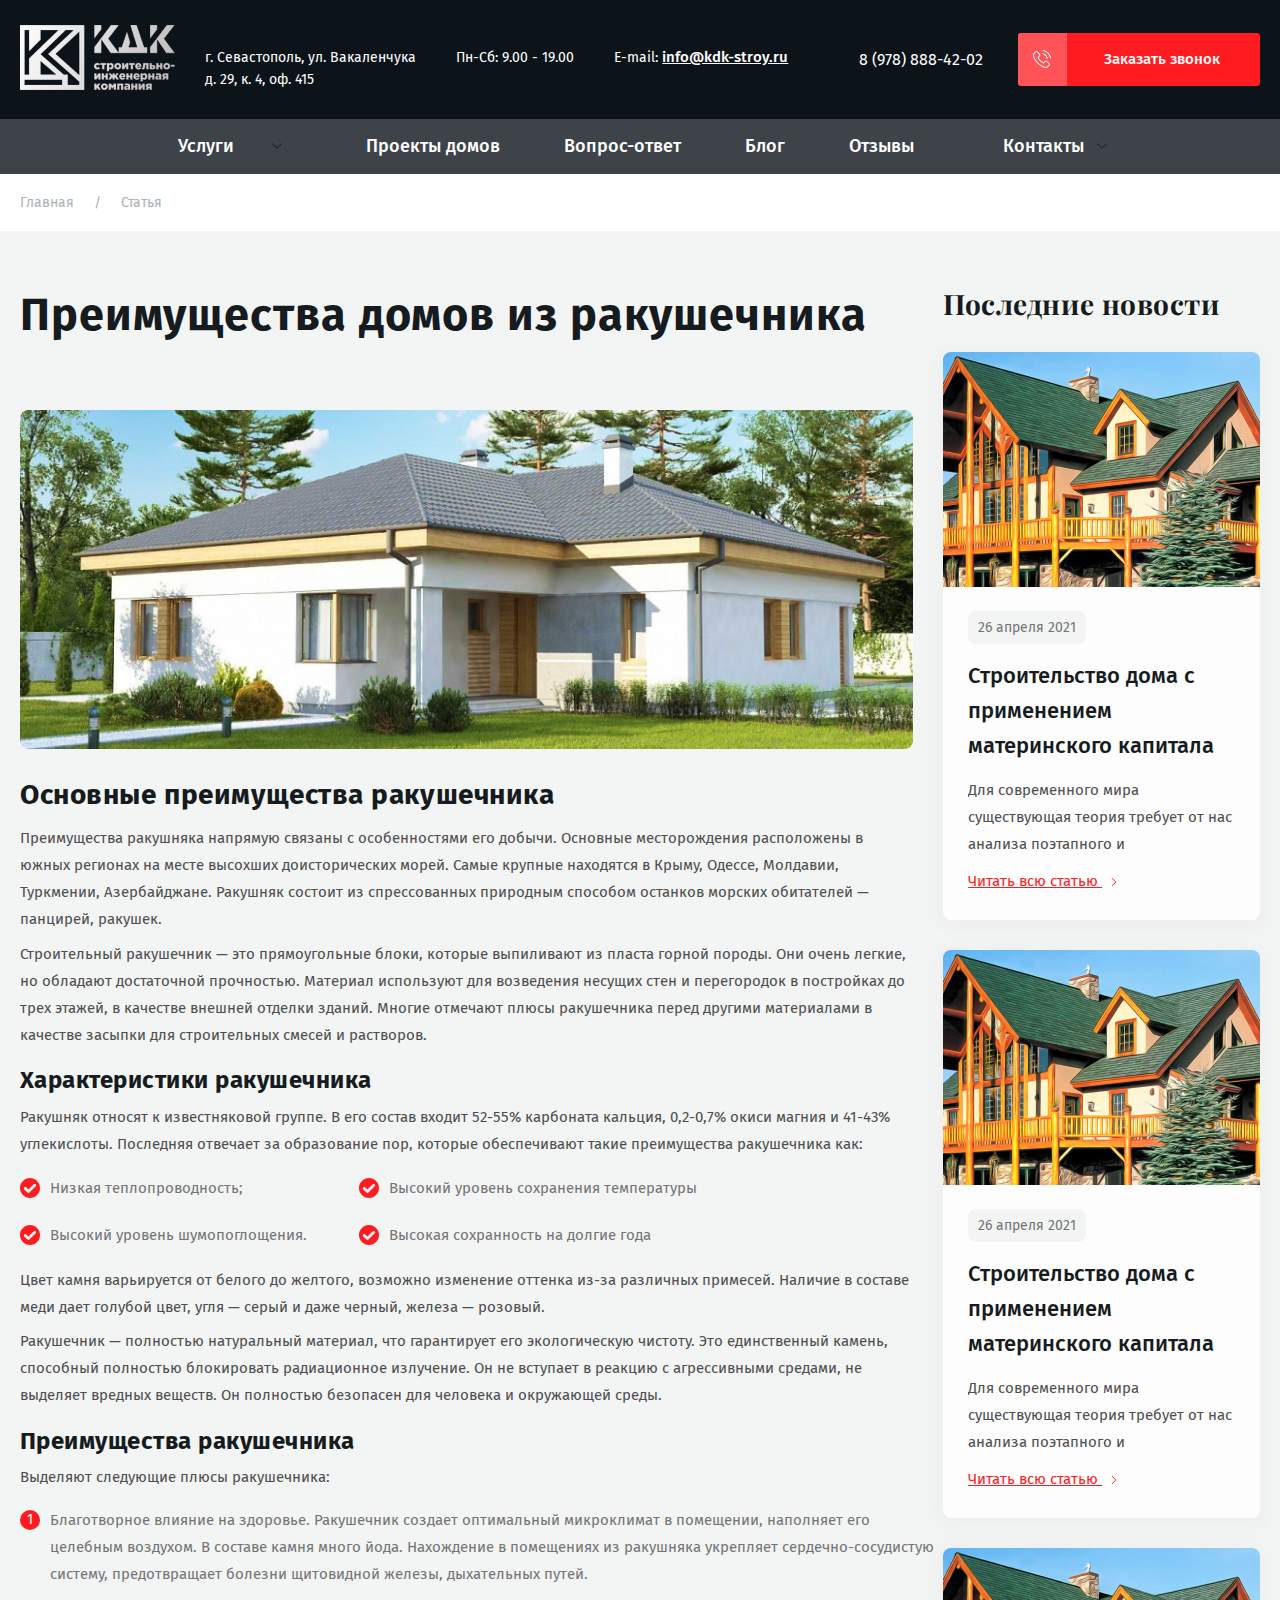
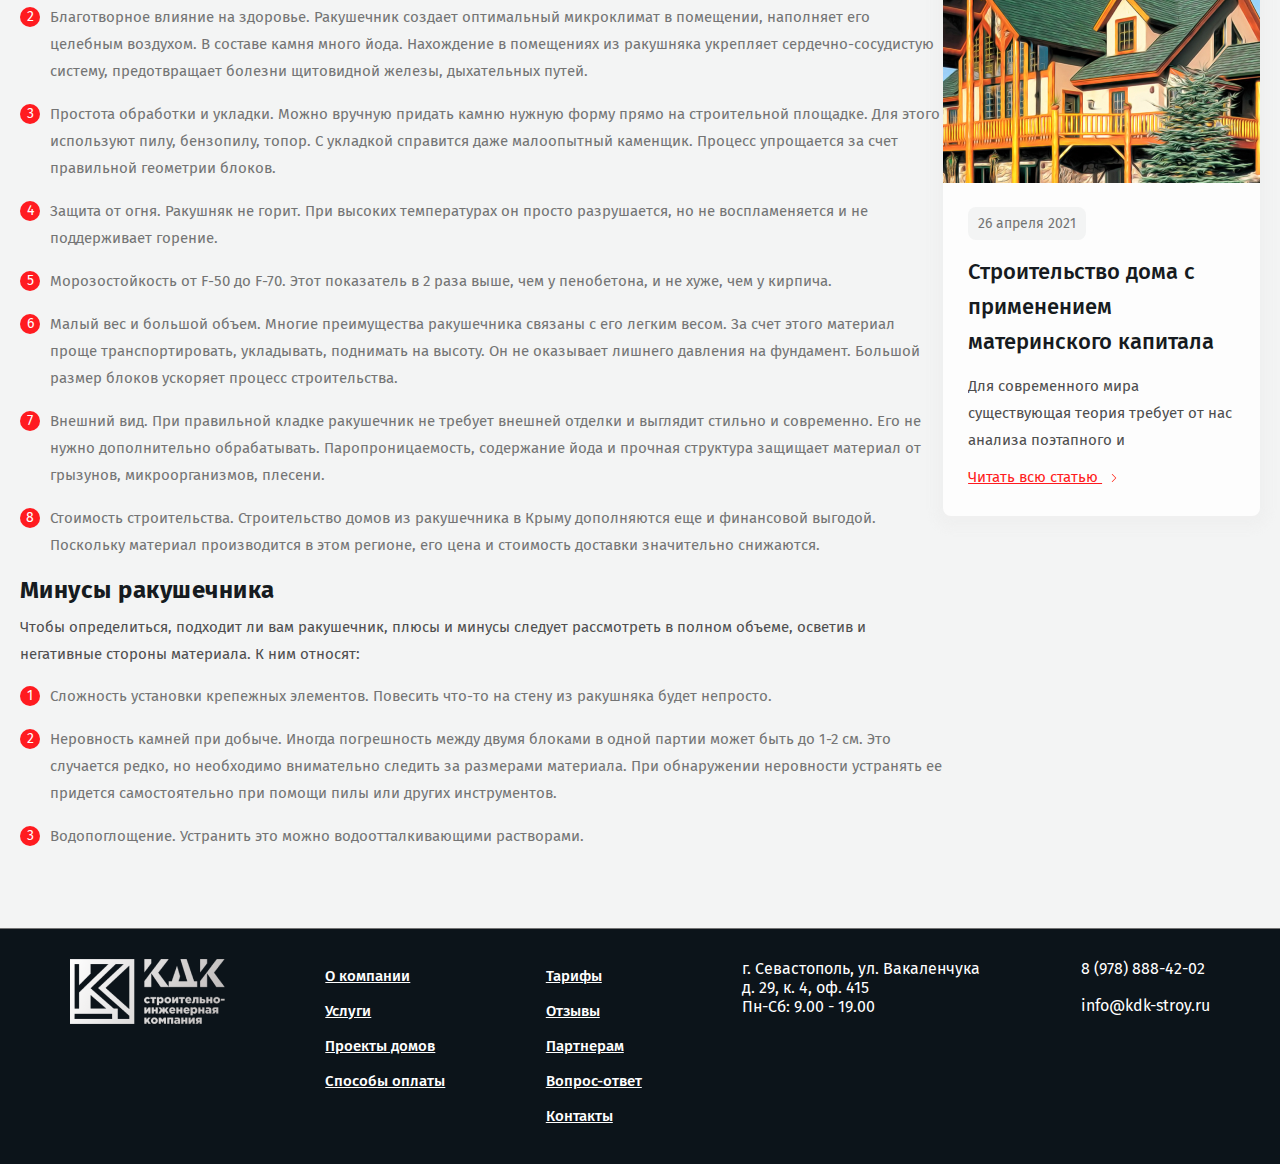
==== commit 99a11833: "restyle naviganion" ====
--- a/article.html
+++ b/article.html
@@ -32,8 +32,7 @@
             <div class="paddingButton2">Заказать звонок</div>
           </a>
         </div>
-        <div class="dropdown">
-            <!-- <button onclick="myFunction()" class="dropbtn">Выпадающий</button>-->
+        <!-- <div class="dropdown">
             <div onclick="myFunction()" class="menu-btn">
                 <div class="menu-btn_burger"></div>
             </div> 
@@ -51,13 +50,13 @@
                     </ul>
                 </nav>
             </div>
-        </div>
+        </div> -->
       </div>
       
     </div>
   </header>
 
-  <section class="article-page__navigation">
+  <section class="navigation">
     <ul class="custom-nav">
       <li>
         <div class="select select_color">
--- a/css/style.css
+++ b/css/style.css
@@ -1967,6 +1967,9 @@
 
     display: flex;
     align-items: center;
+
+    position: relative;
+    top: 6px
 }
 
 .header__text ul {
@@ -3120,7 +3123,7 @@
 
 
 /* article */
-.article-page__navigation {
+.navigation {
     background: #3D4348;
     padding: 10px 0px;
 }
@@ -3477,7 +3480,112 @@
   .show {display:block;}
 
 
-
+/*  */
+.main-contacts {
+    position: relative;
+    display: block;
+    background: #F3F4F4;
+
+    padding: 0px 0px 70px;
+}
+.contacts__map {
+    position: relative;
+    width: 100%;
+    height: 643px;
+}
+
+.contacts__map::after {
+    position: absolute;
+    top: 0;
+    content: "";
+    background: linear-gradient(90.08deg, rgba(243, 244, 244, 0.85) 39.72%, rgba(255, 255, 255, 0) 99.92%);
+    width: 100%;
+    height: 100%;
+    pointer-events: none
+}
+
+.main-contacts__body {
+    position: absolute;
+    width: 100%;
+
+    top: 53px;
+
+    display: flex;
+    pointer-events: none;
+    /* justify-content: space-between; */
+}
+
+.main-contacts__body  .button-fomra {
+    padding: 18px 55px;
+}
+
+.main-contacts__item {
+    pointer-events: all;
+}
+
+.main-contacts__item .house-proj__title {
+    margin-bottom: 35px;
+}
+
+.main-contacts__column {
+    margin-bottom: 25px;
+}
+
+.column__title {
+    font-weight: bold;
+    font-size: 22px;
+    line-height: 26px;
+
+    color: #161B20;
+
+    margin-bottom: 9px;
+}
+
+.column__subtitle {
+    font-size: 15px;
+    line-height: 27px;
+    /* or 180% */
+
+
+    color: #4E4E4E;
+}
+
+.column__subtitle a {
+    color: #4E4E4E;
+}
+
+.column__subtitle a:hover {
+    color: #FF5357;
+}
+
+.main-contacts__row {
+    position: absolute;
+    bottom: -20px;
+    right: 20px;
+
+    pointer-events: all;
+}
+
+.main-contacts__row ul {
+    display: flex;
+}
+
+.main-contacts__row li {
+    width: 40px;
+    height: 40px;
+    margin: 0px 14px;
+    transition: all .4s;
+}
+
+.main-contacts__row li:hover {
+    transform: scale(1.1);
+}
+
+.main-contacts__row img {
+    width: 40px;
+    height: 40px;
+}
+/*  */
 
    /* MEDIA */
 
@@ -4224,6 +4332,34 @@
         font-size: 30px;
         line-height: 60px;
         letter-spacing: 0.02em;
+    }
+
+    .main-contacts {
+        display: flex;
+        flex-direction: column-reverse;
+    }
+
+    .main-contacts__body {
+        position: initial;
+        display: flex;
+        flex-direction: column;
+    }
+    .main-contacts__row {
+        position: initial;
+        margin-top: 50px;
+    }
+    .contacts__map {
+        position: relative;
+        width: 100%;
+        height: 350px;
+    }
+    
+    .contacts__map::after {
+        background: none;
+    }
+
+    .main-contacts {
+        padding: 0;
     }
    }
    @media (max-width: 650px) {     
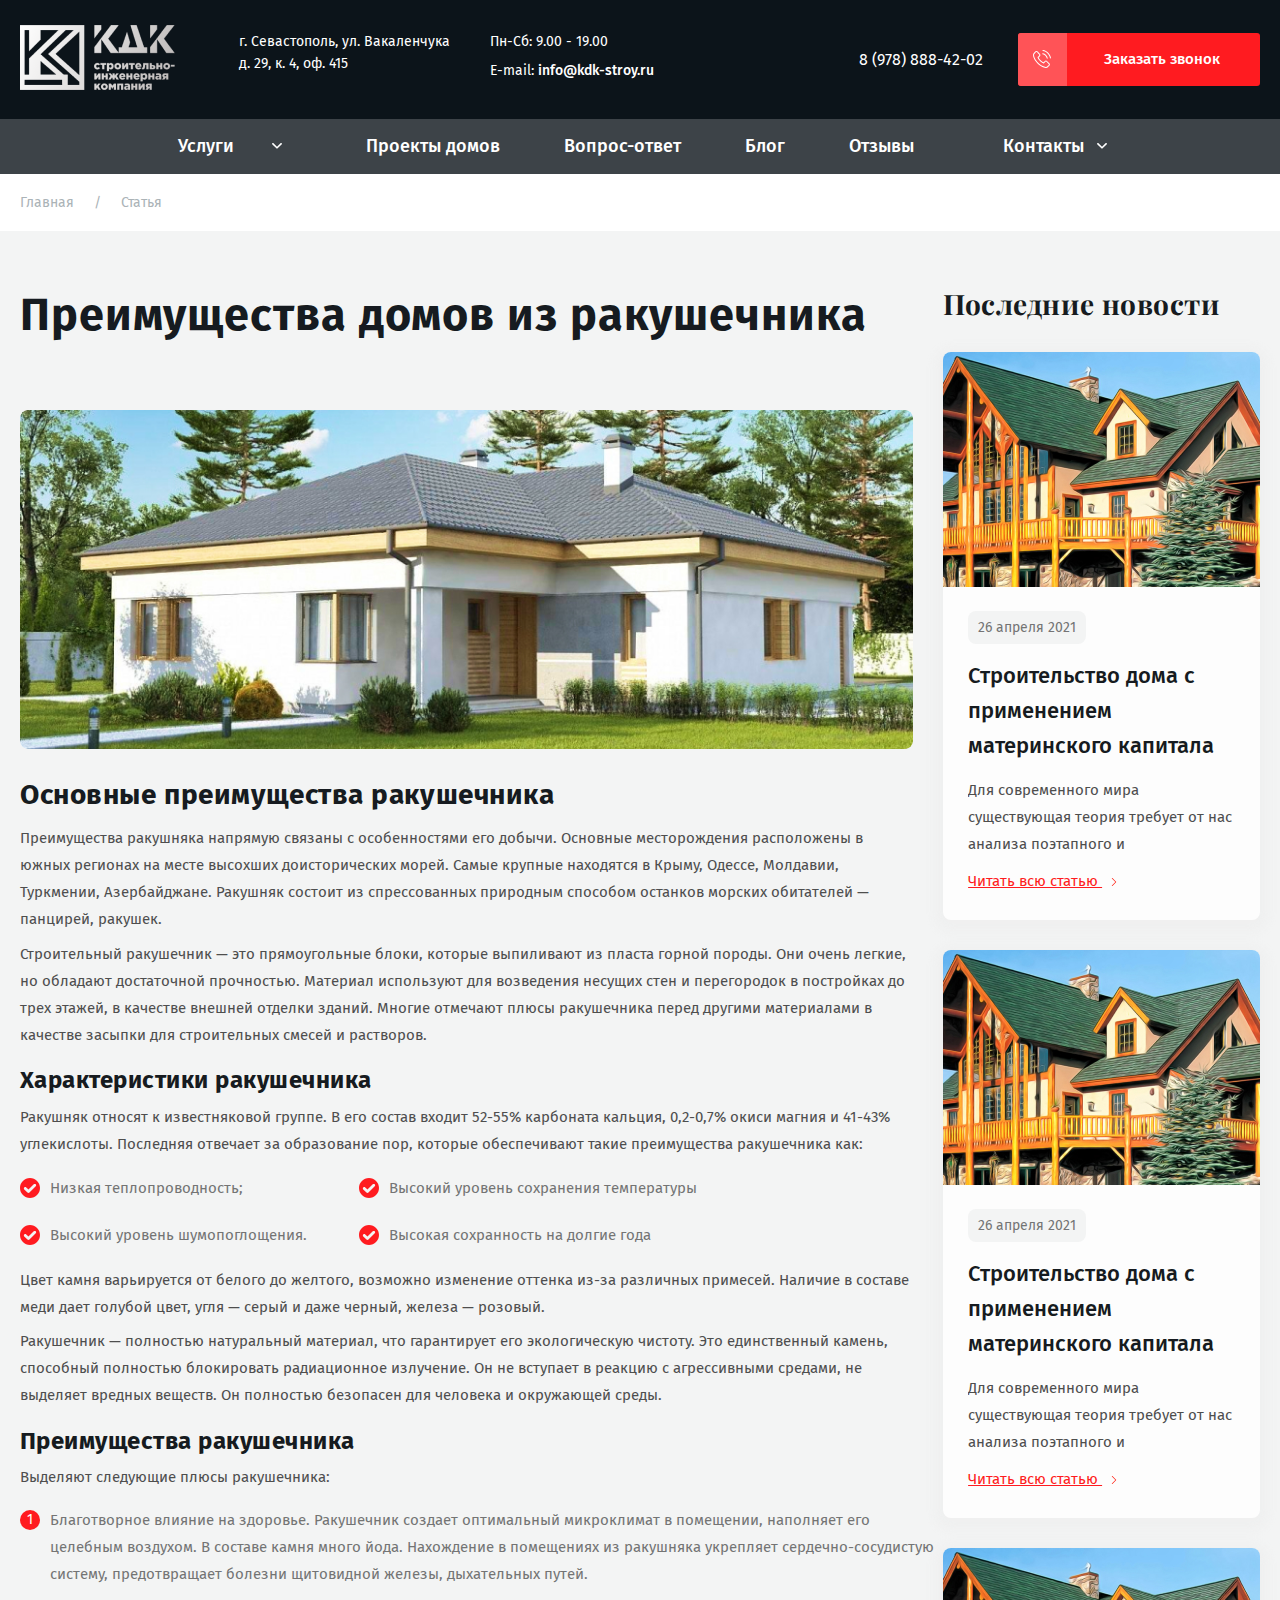
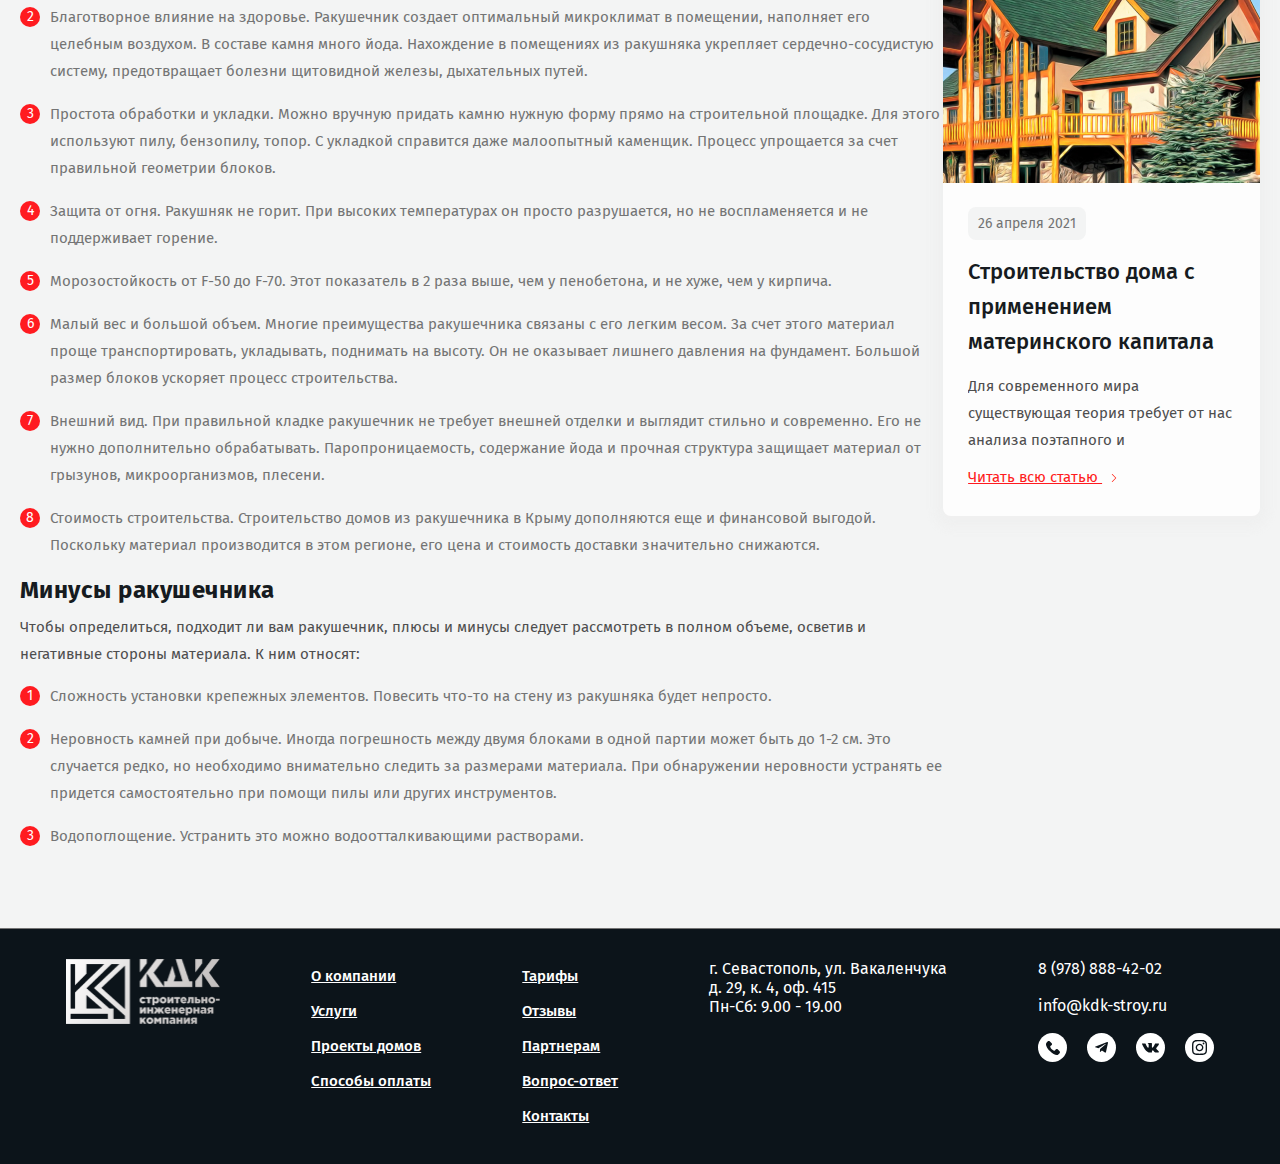
==== commit 81abf69e: "fix footer btn update nav" ====
--- a/article.html
+++ b/article.html
@@ -16,9 +16,9 @@
           <ul>
             <li>г. Севастополь, ул. Вакаленчука <br>
               д. 29, к. 4, оф. 415</li>
-            <li>Пн-Сб: 9.00 - 19.00</li>
-            <li>E-mail: 
-              <a href="mailTo:info@kdk-stroy.ru">info@kdk-stroy.ru</a>
+            <li>
+                Пн-Сб: 9.00 - 19.00 <br>
+                E-mail: <a href="mailTo:info@kdk-stroy.ru">info@kdk-stroy.ru</a>
             </li>
           </ul>
         </div>
@@ -270,10 +270,10 @@
             <h4 class="m-b-18 "><a class="footer__link" href="tel:89788884202" rel="nofollow"> 8 (978) 888-42-02</h4>
             <p class="m-b-18 "><a class="footer__link" href="mailto:info@kdk-stroy.ru" rel="nofollow">info@kdk-stroy.ru</a></p>
             <div class="flex-container">
-                <img class="m-r-20" src="img/icon/Group 115.svg" alt="">
-                <img class="m-r-20" src="img/icon/Group 116.svg" alt="">
-                <img class="m-r-20" src="img/icon/Group 117.svg" alt="">
-                <img src="img/icon/Group 118.svg" alt="">
+                <a href="#"><img class="m-r-20 footer__links_img" src="img/icon/footer_phone_icon.svg" alt="Кнопка телефона"></a> 
+                <a href="#"><img class="m-r-20 footer__links_img" src="img/icon/footer_tg_icon.svg" alt="Кнопка Телеграма"></a> 
+                <a href="#"><img class="m-r-20 footer__links_img" src="img/icon/footer_vk_icon.svg" alt="Кнопка ВК"></a>
+                <a href="#"><img class="footer__links_img" src="img/icon/footer_inst_icon.svg" alt="Кнопка Instagram"></a> 
             </div>
         </div>
     </div>
@@ -488,7 +488,7 @@
   <script src="js/tabs.js"></script>
   <script src="js/toUp.js"></script>
   <script src="js/common.js"></script>
-  <script src="js/article-nav.js"></script>
+  <script src="js/nav.js"></script>
 
 </body>
 </html>--- a/css/style.css
+++ b/css/style.css
@@ -684,6 +684,14 @@
 .footer__link:hover::after,
 .header-content .header__top a:hover::after {
     opacity: 1;
+}
+
+.footer__links_img {
+    transition: all .3s;
+}
+
+.footer__links_img:hover {
+    transform: scale(1.1);
 }
 .header__links {
     margin-left: auto;
@@ -1967,9 +1975,7 @@
 
     display: flex;
     align-items: center;
-
-    position: relative;
-    top: 6px
+    margin-right: 100px;
 }
 
 .header__text ul {
@@ -1978,7 +1984,13 @@
 }
 
 .header__text li {
-margin-right: 40px;
+    margin-right: 40px;
+}
+
+.header__text li a {
+   text-decoration: none;
+   font-size: 14px;
+   font-family: 'Fira Sans';
 }
 .header__phones {
     display: flex;
@@ -3164,12 +3176,17 @@
 }
 
 .select_color .select__head::after {
-    background-color: transparent;
+    background: url('../img/icon/nav_arr_down_icon.svg') no-repeat center / cover;
+}
+
+.select_color .select__head.open::after {
+    background: url('../img/icon/nav_arr_up_icon.svg') no-repeat center / cover;
+    transform: translateY(50%) rotate(180deg);
+    
 }
 
 .select_color .select__head:hover {
     color: #FF5357;
-    transition: .3s;
 }
 
 .select_color .select__item {
@@ -3178,6 +3195,7 @@
 
 .select_color .select__item a {
     color: #000;
+    transition: .0s;
 }
 
 .select_color .select__item:hover  a{
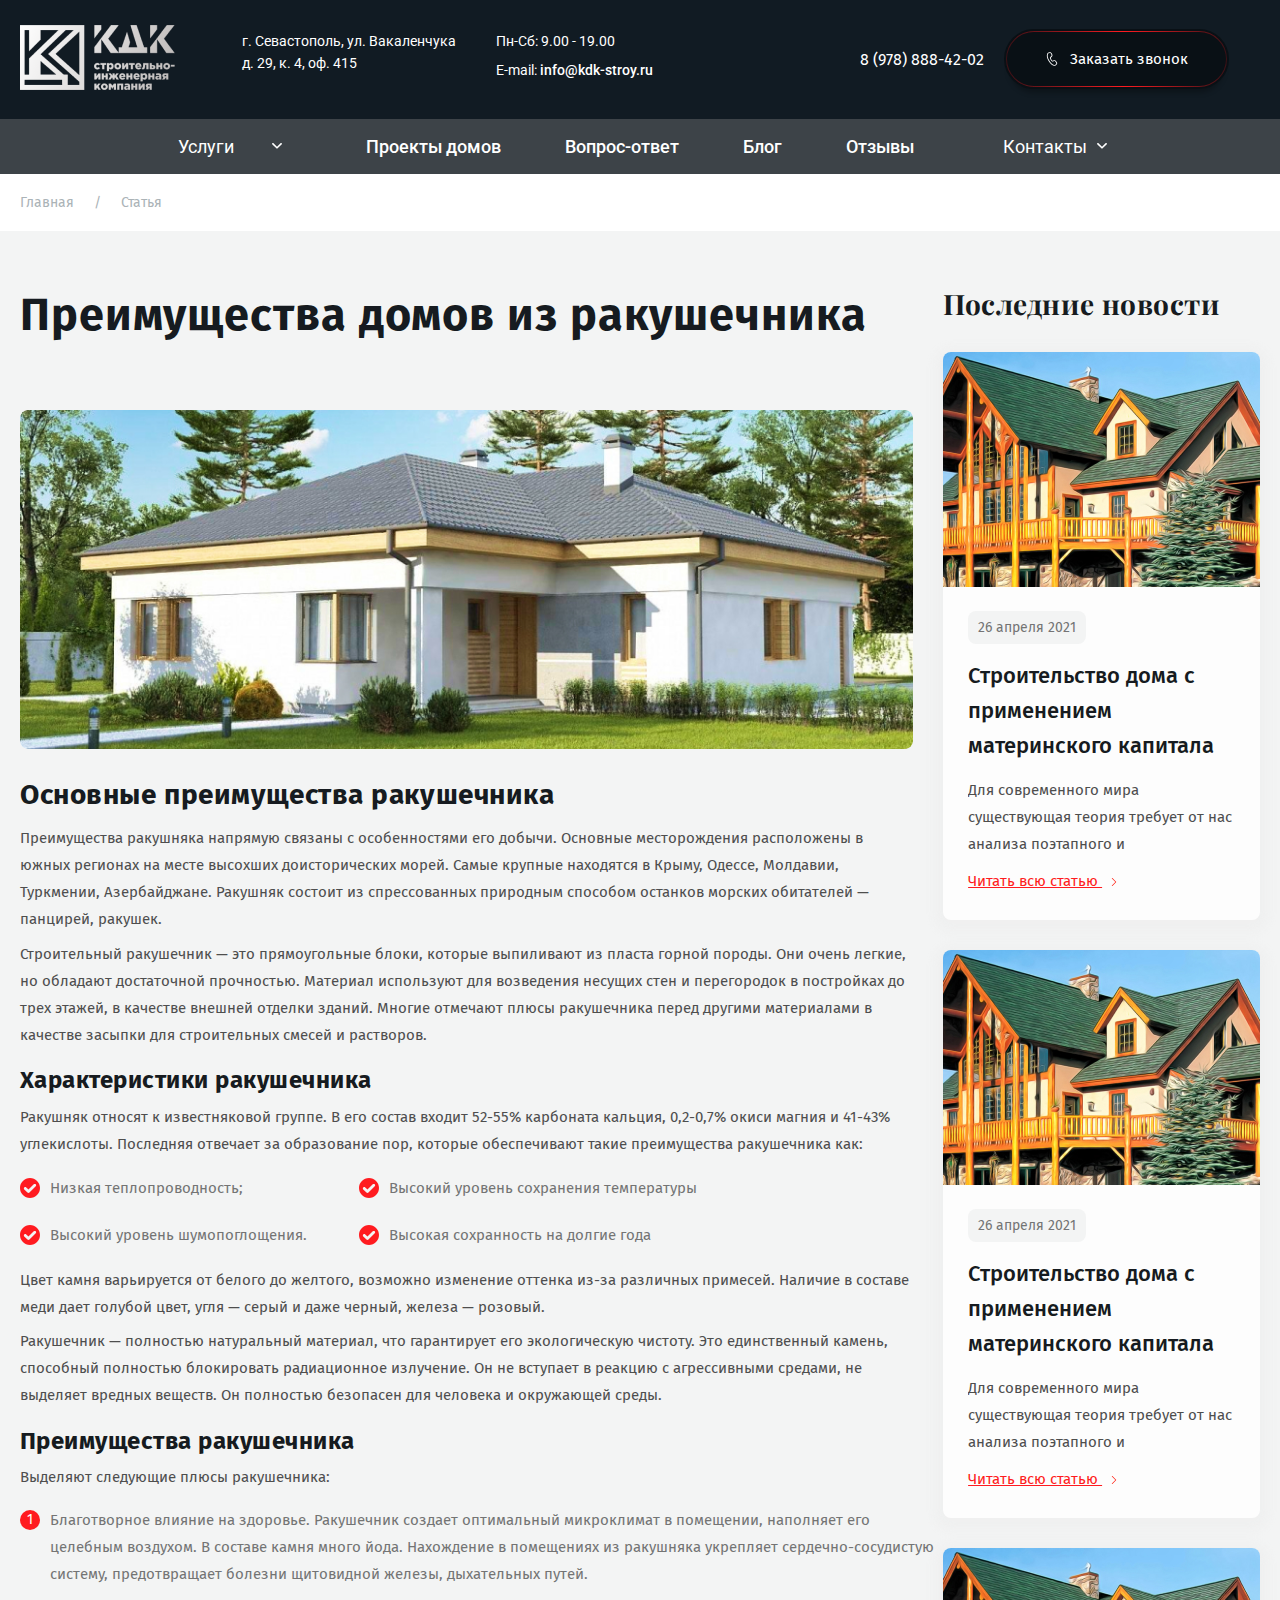
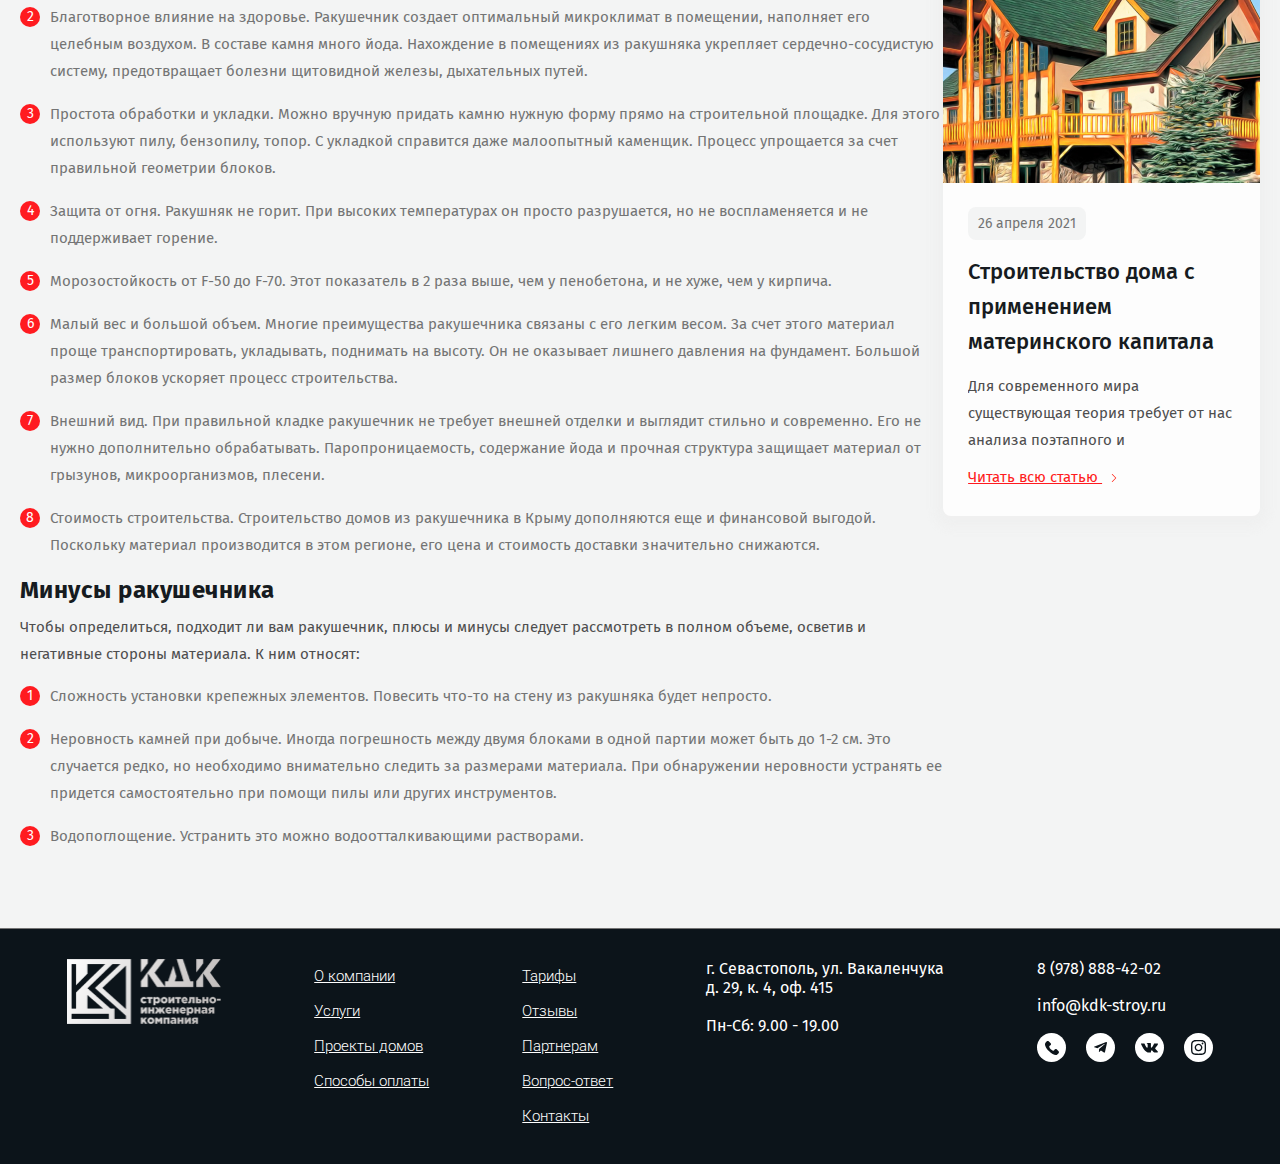
==== commit 3e6fca87: "fix some components positions added new sections" ====
--- a/article.html
+++ b/article.html
@@ -8,53 +8,84 @@
   <title>Статья</title>
 </head>
 <body>
-  <header class="header_black">
-    <div class="box-container">
-      <div class="header__wrap">
-        <a href="index.html"><img src="img/icon/Mask Group (1).png" alt="" width="154.62" height="auto"></a> 
-        <div class="header__text">
-          <ul>
-            <li>г. Севастополь, ул. Вакаленчука <br>
-              д. 29, к. 4, оф. 415</li>
-            <li>
-                Пн-Сб: 9.00 - 19.00 <br>
-                E-mail: <a href="mailTo:info@kdk-stroy.ru">info@kdk-stroy.ru</a>
-            </li>
-          </ul>
-        </div>
-
-        <div class="header__phones">
-          <a href="tel:89788884202">8 (978) 888-42-02</a>
-          <a class="button-custom" href="#">
-            <div class="box2">
-                <img src="img/icon/call.svg" alt="">
-            </div>
-            <div class="paddingButton2">Заказать звонок</div>
-          </a>
-        </div>
-        <!-- <div class="dropdown">
-            <div onclick="myFunction()" class="menu-btn">
-                <div class="menu-btn_burger"></div>
-            </div> 
-            <div id="myDropdown" class="dropdown-content">
-                <nav>
+    <header class="header_black">
+        <div class="box-container">
+            
+        <div class="header__wrap">
+            <div class=" flex-container flex-item flex-direction-column align-items-center justify-content-space-around header-left-content header__menu">
+                <button class="burger">
+                    <span class="burger__wrap">
+                        <span class="line"></span>
+                    </span>
+                </button>
+                <!-- <img src="img/icon/Mask Group (1).png" alt="" width="154.62" height="auto"> -->
+                <div class="exp">
                     <ul>
-                        <li><a href="#">О компании</a></li>
-                        <li><a href="#">Услуги</a></li>
-                        <li><a href="#">Проекты</a></li>
-                        <li><a href="#">Условия</a></li>
-                        <li><a href="#">Вопрос-ответ</a></li>
-                        <li><a href="#">Блог</a></li>
-                        <li><a href="#">Отзывы </a></li>
-                        <li><a href="#">Контакты </a></li>
+                        <li class="header-li"><a href="#">О компании</a></li>
+                        <li class="header-li"><a href="#">Услуги</a></li>
+                        <li class="header-li"><a href="#">Проекты</a></li>
+                        <li class="header-li"><a href="#">Условия</a></li>
+                        <li class="header-li"><a href="#">Вопрос-ответ</a></li>
+                        <li class="header-li"><a href="#">Блог</a></li>
+                        <li class="header-li"><a href="#">Отзывы</a></li>
+                        <li class="header-li"><a href="#">Контакты</a></li>
                     </ul>
-                </nav>
-            </div>
-        </div> -->
-      </div>
-      
-    </div>
-  </header>
+                </div>
+                <div class="flex-container header__socials">
+                    <a class="m-r-20" href="tel:89788884202" rel="nofollow">
+                        <svg class="icon">
+                          <use xlink:href="img/sprite.svg#phone"></use>
+                        </svg>
+                    </a>
+                    <a class="m-r-20" href="#" rel="nofollow">
+                        <svg class="icon">
+                          <use xlink:href="img/sprite.svg#tg"></use>
+                        </svg>
+                    </a>
+                    <a class="m-r-20" href="#" rel="nofollow">
+                        <svg class="icon">
+                          <use xlink:href="img/sprite.svg#vk"></use>
+                        </svg>
+                    </a>
+                    <a class="m-r-20" href="#" rel="nofollow">
+                        <svg class="icon">
+                          <use xlink:href="img/sprite.svg#insta"></use>
+                        </svg>
+                    </a>
+                </div>
+            </div>
+            
+            <button class="burger">
+                <span class="burger__wrap">
+                    <span class="line"></span>
+                </span>
+            </button>
+
+            <a class="header-logo" href="index.html"><img src="img/icon/Mask Group (1).png" alt="" width="154.62" height="auto"></a> 
+            <div class="header__text">
+            <ul>
+                <li>г. Севастополь, ул. Вакаленчука <br>
+                д. 29, к. 4, оф. 415</li>
+                <li> Пн-Сб: 9.00 - 19.00 <br>
+                E-mail: 
+                <a href="mailTo:info@kdk-stroy.ru">info@kdk-stroy.ru</a>
+                </li>
+            </ul>
+            </div>
+
+            <div class="header__phones">
+                <a class="m-r-20" href="tel:89788884202">8 (978) 888-42-02</a>
+                <a href="#" class="gradient-btn-dark">
+                    <div>
+                    <img src="img/icon/phone-btn.svg" alt="">
+                    Заказать звонок
+                    </div>
+                </a>
+            </div>
+        </div>
+        
+        </div>
+    </header>
 
   <section class="navigation">
     <ul class="custom-nav">
@@ -262,7 +293,7 @@
 
         <div class="footer-address m-r-301">
             <p>г. Севастополь, ул. Вакаленчука
-                <br>д. 29, к. 4, оф. 415</p>
+                <br>д. 29, к. 4, оф. 415</p> <br>
             <p>Пн-Сб: 9.00 - 19.00</p>
         </div>
 
@@ -277,7 +308,7 @@
             </div>
         </div>
     </div>
-  </footer>
+</footer>
 
   <section class="modal modal__project" id="modal__project">
     <div class="modal__content">
--- a/css/style.css
+++ b/css/style.css
@@ -1,127 +1,152 @@
-@import url('https://fonts.googleapis.com/css2?family=Fira+Sans:wght@400;500&family=Playfair+Display:wght@400;700&display=swap');
+@import url("https://fonts.googleapis.com/css2?family=Fira+Sans:wght@400;500&family=Playfair+Display:wght@400;700&display=swap");
+@import url("https://fonts.googleapis.com/css2?family=Cormorant:wght@300;400;500;600&display=swap");
+@import url('https://fonts.googleapis.com/css2?family=Roboto+Condensed:wght@400;700&family=Roboto:wght@300;400&display=swap');
+
+:root {
+  --font-cormorant: "Cormorant", serif;
+  --font-fira: "Fira Sans", sans-serif;
+  --font-playfair: "Playfair Display", serif;
+  --font-roboto: 'Roboto', sans-serif;
+  --font-roboto-c: 'Roboto Condensed', sans-serif;
+
+  --title-color: #111b23;
+  --text-color: #41494f;
+  --text-color-dark: #0d151b;
+  --red-color: #ff1b20;
+  --white-color: #ffffff;
+
+  --dark-red-gradient: linear-gradient(90deg, #3A1217 0%, #FF1B20 53.12%, #3A1217 100%);
+  --light-red-gradient: linear-gradient(90deg, rgba(255, 27, 32, .7) 0%, #FFFFFF 54.17%, rgba(255, 27, 32, .7) 100%);
+}
 
 * {
-    margin: 0;
-    padding: 0;
+  margin: 0;
+  padding: 0;
 }
 
 body {
-    color: white;
-    background-color: #0C141A;
-    font-family: 'Fira Sans', sans-serif;
+  color: white;
+  background-color: #0c141a;
+  font-family: var(--font-fira);
 }
 
 .page-title {
-    font-family: 'Playfair Display', serif;
-    font-size: 45px;
-    line-height: 60px;
-    /* identical to box height */
-    letter-spacing: 0.02em;
+  font-family: var(--font-cormorant);
+  font-style: normal;
+  font-weight: 300;
+  font-size: 40px;
+  line-height: 60px;
+  /* identical to box height */
+  letter-spacing: 0.02em;
 }
 
 a {
-    text-decoration: none;
+  text-decoration: none;
 }
 
 li {
-    list-style-type: none;
-}
-
-li a{
-    font-weight: 500;
-    font-size: 15px;
-    line-height: 35px;
-    text-decoration-line: underline;
-    color: #FFFFFF;
-    transition-duration: 0.3s;
-}
-
-li a:hover{
-    color: #b4b4b4;
-    transition-duration: 0.3s;
+  list-style-type: none;
+}
+
+li a {
+  font-weight: 500;
+  font-size: 15px;
+  line-height: 35px;
+  text-decoration-line: underline;
+  color: #ffffff;
+  transition-duration: 0.3s;
+}
+
+li a:hover {
+  color: #b4b4b4;
+  transition-duration: 0.3s;
 }
 
 footer {
-    height: 257px;
-    border-top: 1px solid #747474 ;
+  height: 257px;
+  border-top: 1px solid #747474;
+}
+
+footer li,
+footer li a {
+  font-family: var(--font-roboto);
+  font-weight: 300;
 }
 
 .box-container {
-    width: 100%;
-    max-width: 1395px;
-    margin: 0 auto;
+  width: 100%;
+  max-width: 1395px;
+  margin: 0 auto;
 }
 
 .border-test {
-    border: 1px solid black;
+  border: 1px solid black;
 }
 
 .flex-container {
-    display: -webkit-flex; 
-    display: flex; 
+  display: -webkit-flex;
+  display: flex;
 }
 .flex-direction-column {
-    flex-direction: column;
+  flex-direction: column;
 }
 
 .justify-content-center {
-    justify-content: center;
+  justify-content: center;
 }
 
 .justify-content-space-around {
-    justify-content: space-around;
+  justify-content: space-around;
 }
 
 .justify-content-space-between {
-    justify-content: space-between;
+  justify-content: space-between;
 }
 
 .align-items-center {
-    align-items: center;
+  align-items: center;
 }
 
 .align-content-center {
-    align-content: center;
+  align-content: center;
 }
 
 .align-content-start {
-    align-content: flex-start;
+  align-content: flex-start;
 }
 
 .inline-flex {
-    display: inline-flex;
+  display: inline-flex;
 }
 
 .flex-wrap {
-    flex-wrap: wrap;
-}
-
+  flex-wrap: wrap;
+}
 
 .flex-item {
-    -webkit-flex: 1; 
-    -ms-flex: 1; 
-    flex: 1;
-    height: 850px;
-    background: rgba(255, 255, 255, 0.2);
-    z-index: 0;
+  -webkit-flex: 1;
+  -ms-flex: 1;
+  flex: 1;
+  height: 850px;
+  background: rgba(255, 255, 255, 0.2);
+  z-index: 0;
 }
 
 .flex-item3 {
-    -webkit-flex: 3;
-    -ms-flex:  3;
-    flex:  3;
-    height: 850px;
+  -webkit-flex: 3;
+  -ms-flex: 3;
+  flex: 3;
+  height: 850px;
 }
 
 .flex-content {
-    height: 10%;
+  height: 10%;
 }
 
 .flex-content1 {
-    height: 80%;
-    margin-left: 45px;
-}
-
+  height: 80%;
+  margin-left: 45px;
+}
 
 /*! fancyBox v2.1.5 fancyapps.com | fancyapps.com/fancybox/#license */
 .fancybox-wrap,
@@ -167,7 +192,8 @@
   box-shadow: 0 10px 25px rgba(0, 0, 0, 0.5);
 }
 
-.fancybox-outer, .fancybox-inner {
+.fancybox-outer,
+.fancybox-inner {
   position: relative;
 }
 
@@ -181,13 +207,14 @@
 
 .fancybox-error {
   color: #444;
-  font: 14px/20px "Helvetica Neue",Helvetica,Arial,sans-serif;
+  font: 14px/20px "Helvetica Neue", Helvetica, Arial, sans-serif;
   margin: 0;
   padding: 15px;
   white-space: nowrap;
 }
 
-.fancybox-image, .fancybox-iframe {
+.fancybox-image,
+.fancybox-iframe {
   display: block;
   width: 100%;
   height: 100%;
@@ -198,7 +225,10 @@
   max-height: 100%;
 }
 
-#fancybox-loading, .fancybox-close, .fancybox-prev span, .fancybox-next span {
+#fancybox-loading,
+.fancybox-close,
+.fancybox-prev span,
+.fancybox-next span {
   background-image: url(fancybox_sprite.png);
 }
 
@@ -323,7 +353,7 @@
 /* Title helper */
 .fancybox-title {
   visibility: hidden;
-  font: normal 13px/20px "Helvetica Neue",Helvetica,Arial,sans-serif;
+  font: normal 13px/20px "Helvetica Neue", Helvetica, Arial, sans-serif;
   position: relative;
   text-shadow: none;
   z-index: 8050;
@@ -351,7 +381,7 @@
   background: rgba(0, 0, 0, 0.8);
   border-radius: 15px;
   text-shadow: 0 1px 2px #222;
-  color: #FFF;
+  color: #fff;
   font-weight: bold;
   line-height: 24px;
   white-space: nowrap;
@@ -409,8 +439,9 @@
   transition: 0.3s;
 }
 
-.fancybox-close::before, .fancybox-close::after {
-  content: '';
+.fancybox-close::before,
+.fancybox-close::after {
+  content: "";
   position: absolute;
   left: 50%;
   top: 50%;
@@ -426,21 +457,22 @@
 
 .fancybox-close::before {
   -webkit-transform: translate(-50%, -50%) rotate(45deg);
-      -ms-transform: translate(-50%, -50%) rotate(45deg);
-          transform: translate(-50%, -50%) rotate(45deg);
+  -ms-transform: translate(-50%, -50%) rotate(45deg);
+  transform: translate(-50%, -50%) rotate(45deg);
 }
 
 .fancybox-close::after {
   -webkit-transform: translate(-50%, -50%) rotate(-45deg);
-      -ms-transform: translate(-50%, -50%) rotate(-45deg);
-          transform: translate(-50%, -50%) rotate(-45deg);
+  -ms-transform: translate(-50%, -50%) rotate(-45deg);
+  transform: translate(-50%, -50%) rotate(-45deg);
 }
 
 .fancybox-close:hover {
   opacity: 1;
 }
 
-.fancybox-close:hover::before, .fancybox-close:hover::after {
+.fancybox-close:hover::before,
+.fancybox-close:hover::after {
   background: #fff;
 }
 
@@ -448,11 +480,15 @@
   background: transparent url(../libs/fancybox/blank.gif);
 }
 
-#fancybox-loading, .fancybox-close, .fancybox-prev span, .fancybox-next span {
+#fancybox-loading,
+.fancybox-close,
+.fancybox-prev span,
+.fancybox-next span {
   background-image: none;
 }
 
-.fancybox-next, .fancybox-prev {
+.fancybox-next,
+.fancybox-prev {
   width: 25%;
   -webkit-transition: 0.3s;
   -o-transition: 0.3s;
@@ -460,19 +496,52 @@
 }
 
 .fancybox-prev:hover {
-  background: -webkit-gradient(linear, left top, right top, from(rgba(147, 27, 27, 0.2)), to(rgba(0, 0, 0, 0)));
-  background: -o-linear-gradient(left, rgba(147, 27, 27, 0.2) 0%, rgba(0, 0, 0, 0) 100%);
-  background: linear-gradient(90deg, rgba(147, 27, 27, 0.2) 0%, rgba(0, 0, 0, 0) 100%);
+  background: -webkit-gradient(
+    linear,
+    left top,
+    right top,
+    from(rgba(147, 27, 27, 0.2)),
+    to(rgba(0, 0, 0, 0))
+  );
+  background: -o-linear-gradient(
+    left,
+    rgba(147, 27, 27, 0.2) 0%,
+    rgba(0, 0, 0, 0) 100%
+  );
+  background: linear-gradient(
+    90deg,
+    rgba(147, 27, 27, 0.2) 0%,
+    rgba(0, 0, 0, 0) 100%
+  );
 }
 
 .fancybox-next:hover {
-  background: -webkit-gradient(linear, right top, left top, from(rgba(147, 27, 27, 0.2)), to(rgba(0, 0, 0, 0)));
-  background: -o-linear-gradient(right, rgba(147, 27, 27, 0.2) 0%, rgba(0, 0, 0, 0) 100%);
-  background: linear-gradient(270deg, rgba(147, 27, 27, 0.2) 0%, rgba(0, 0, 0, 0) 100%);
-}
-
-@media only screen and (-webkit-min-device-pixel-ratio: 1.5), only screen and (min--moz-device-pixel-ratio: 1.5), only screen and (min-device-pixel-ratio: 1.5) {
-  #fancybox-loading, .fancybox-close, .fancybox-prev span, .fancybox-next span {
+  background: -webkit-gradient(
+    linear,
+    right top,
+    left top,
+    from(rgba(147, 27, 27, 0.2)),
+    to(rgba(0, 0, 0, 0))
+  );
+  background: -o-linear-gradient(
+    right,
+    rgba(147, 27, 27, 0.2) 0%,
+    rgba(0, 0, 0, 0) 100%
+  );
+  background: linear-gradient(
+    270deg,
+    rgba(147, 27, 27, 0.2) 0%,
+    rgba(0, 0, 0, 0) 100%
+  );
+}
+
+@media only screen and (-webkit-min-device-pixel-ratio: 1.5),
+  only screen and (min--moz-device-pixel-ratio: 1.5),
+  only screen and (min-device-pixel-ratio: 1.5) {
+  #fancybox-loading,
+  .fancybox-close,
+  .fancybox-prev span,
+  .fancybox-next span {
     background: none;
   }
   #fancybox-loading div {
@@ -480,8 +549,13 @@
   }
 }
 /*Retina graphics!*/
-@media only screen and (-webkit-min-device-pixel-ratio: 1.5), only screen and (min--moz-device-pixel-ratio: 1.5), only screen and (min-device-pixel-ratio: 1.5) {
-  #fancybox-loading, .fancybox-close, .fancybox-prev span, .fancybox-next span {
+@media only screen and (-webkit-min-device-pixel-ratio: 1.5),
+  only screen and (min--moz-device-pixel-ratio: 1.5),
+  only screen and (min-device-pixel-ratio: 1.5) {
+  #fancybox-loading,
+  .fancybox-close,
+  .fancybox-prev span,
+  .fancybox-next span {
     background-image: url(fancybox_sprite@2x.png);
     background-size: 44px 152px;
     /*The size of the normal image, half the size of the hi-res image*/
@@ -497,8 +571,8 @@
 
 .burger {
   -webkit-flex-shrink: 0;
-      -ms-flex-negative: 0;
-          flex-shrink: 0;
+  -ms-flex-negative: 0;
+  flex-shrink: 0;
   position: relative;
   background: none;
   outline: none;
@@ -510,12 +584,12 @@
   display: flex;
   -webkit-box-align: center;
   -webkit-align-items: center;
-      -ms-flex-align: center;
-          align-items: center;
+  -ms-flex-align: center;
+  align-items: center;
   -webkit-box-pack: center;
   -webkit-justify-content: center;
-      -ms-flex-pack: center;
-          justify-content: center;
+  -ms-flex-pack: center;
+  justify-content: center;
   width: 25px;
   height: 25px;
 }
@@ -531,25 +605,28 @@
 
 .burger.active .burger__wrap .line {
   -webkit-transform: translate(-50%, -50%) rotate(45deg);
-      -ms-transform: translate(-50%, -50%) rotate(45deg);
-          transform: translate(-50%, -50%) rotate(45deg);
-}
-
-.burger.active .burger__wrap .line:before, .burger.active .burger__wrap .line:after {
+  -ms-transform: translate(-50%, -50%) rotate(45deg);
+  transform: translate(-50%, -50%) rotate(45deg);
+}
+
+.burger.active .burger__wrap .line:before,
+.burger.active .burger__wrap .line:after {
   -webkit-transform: translateX(0) rotate(-90deg);
-      -ms-transform: translateX(0) rotate(-90deg);
-          transform: translateX(0) rotate(-90deg);
+  -ms-transform: translateX(0) rotate(-90deg);
+  transform: translateX(0) rotate(-90deg);
 }
 
 .burger .line {
   top: 50%;
   left: 50%;
   -webkit-transform: translate(-50%, -50%);
-      -ms-transform: translate(-50%, -50%);
-          transform: translate(-50%, -50%);
-}
-
-.burger .line, .burger .line::after, .burger .line::before {
+  -ms-transform: translate(-50%, -50%);
+  transform: translate(-50%, -50%);
+}
+
+.burger .line,
+.burger .line::after,
+.burger .line::before {
   position: absolute;
   display: block;
   width: 20px;
@@ -560,408 +637,412 @@
   transition: 0.2s ease-in-out;
 }
 
-.burger .line::after, .burger .line::before {
-  content: '';
+.burger .line::after,
+.burger .line::before {
+  content: "";
   left: 0;
 }
 
 .burger .line::before {
   -webkit-transform: translateY(-7px);
-      -ms-transform: translateY(-7px);
-          transform: translateY(-7px);
+  -ms-transform: translateY(-7px);
+  transform: translateY(-7px);
 }
 
 .burger .line::after {
   -webkit-transform: translateY(7px);
-      -ms-transform: translateY(7px);
-          transform: translateY(7px);
-}
-
-.burger:hover .line, .burger:hover .line::after, .burger:hover .line::before {
-  background-color: #FF1B20;
-}
-
+  -ms-transform: translateY(7px);
+  transform: translateY(7px);
+}
+
+.burger:hover .line,
+.burger:hover .line::after,
+.burger:hover .line::before {
+  background-color: #ff1b20;
+}
 
 .burger {
-    display: none;
+  display: none;
 }
 .header-content {
-    height: 850px;
-    background: url(../img/back/headerBack.jpg) no-repeat center top / cover;
-}
-.header-content .page-title {    
-    margin-bottom: 20px;
+  height: 850px;
+  background: url(../img/back/headerBack.jpg) no-repeat center top / cover;
+}
+.header-content .page-title {
+  margin-bottom: 20px;
 }
 .header-content .page-title::after {
-    content: none;
+  content: none;
 }
 .header__main {
-    position: relative;
-    z-index: 1;
-}
-.header__label {   
-    position: absolute;    
-    right: 0;
-    bottom: 162px; 
-    display: flex; 
-    align-items: center; 
-    justify-content: center;
-    flex-direction: column;
-    text-align: center;
-    width: 130px;
-    height: 130px;
-    border-radius: 50%;
-    background: linear-gradient(145.46deg, #FF1B20 15.28%, #FF5357 84.84%), #FFFFFF;
-    box-shadow: inset 0px 0px 17px 1px rgba(255, 255, 255, 0.25);
-    font-size: 14px;
-    line-height: 1.4;
-    text-align: center;
-    color: #FFFFFF;
+  position: relative;
+  z-index: 1;
+}
+.header__label {
+  position: absolute;
+  right: 0;
+  bottom: 162px;
+  display: flex;
+  align-items: center;
+  justify-content: center;
+  flex-direction: column;
+  text-align: center;
+  width: 130px;
+  height: 130px;
+  border-radius: 50%;
+  background: linear-gradient(145.46deg, #ff1b20 15.28%, #ff5357 84.84%),
+    #ffffff;
+  box-shadow: inset 0px 0px 17px 1px rgba(255, 255, 255, 0.25);
+  font-size: 14px;
+  line-height: 1.4;
+  text-align: center;
+  color: #ffffff;
 }
 .header__label-content {
   color: #fff;
 }
-.header__label::before,   
-.header__label::after {   
-    content: '';
-    position: absolute;
-    top: 50%;
-    left: 50%;
-    transform: translate(-50%, -50%);
-    display: block;    
-    width: 203px;
-    height: 203px;
-    background: rgba(255, 255, 255, 0.2);
-    border-radius: 50%;
-    z-index: -1;
-}  
-.header__label::after {        
-    width: 164px;
-    height: 164px;
-}
-.header__label span {    
-    display: block;
-    margin-bottom: 5px;
-}
-.header__label span:first-of-type {    
-    text-align: right;
-    width: 100%;    
-    padding-right: 20px;
-    box-sizing: border-box;
-    font-size: 12px;
-}
-.header__label span:last-of-type {   
-    margin-bottom: 0;
-    line-height: 1.8;
-}
-.header__label b { 
-    display: inline;      
-    font-weight: 500;
-    font-size: 18px;
+.header__label::before,
+.header__label::after {
+  content: "";
+  position: absolute;
+  top: 50%;
+  left: 50%;
+  transform: translate(-50%, -50%);
+  display: block;
+  width: 203px;
+  height: 203px;
+  background: rgba(255, 255, 255, 0.2);
+  border-radius: 50%;
+  z-index: -1;
+}
+.header__label::after {
+  width: 164px;
+  height: 164px;
+}
+.header__label span {
+  display: block;
+  margin-bottom: 5px;
+}
+.header__label span:first-of-type {
+  text-align: right;
+  width: 100%;
+  padding-right: 20px;
+  box-sizing: border-box;
+  font-size: 12px;
+}
+.header__label span:last-of-type {
+  margin-bottom: 0;
+  line-height: 1.8;
+}
+.header__label b {
+  display: inline;
+  font-weight: 500;
+  font-size: 18px;
 }
 .footer__link {
-    font-weight: 400;
+  font-weight: 400;
 }
 .footer__link,
 .header-content .header__top a {
-    position: relative;
-    outline: none;
-    color: #fff;
+  position: relative;
+  outline: none;
+  color: #fff;
 }
 .footer__link::after,
 .header-content .header__top a::after {
-    content: '';
-    position: absolute;
-    bottom: -2px;
-    left: 0;
-    display: block;
-    width: 100%;
-    height: 1px;
-    background-color: #fff;
-    opacity: 0;
-    transition: 0.3s;
+  content: "";
+  position: absolute;
+  bottom: -2px;
+  left: 0;
+  display: block;
+  width: 100%;
+  height: 1px;
+  background-color: #fff;
+  opacity: 0;
+  transition: 0.3s;
 }
 .footer__link:hover::after,
 .header-content .header__top a:hover::after {
-    opacity: 1;
+  opacity: 1;
 }
 
 .footer__links_img {
-    transition: all .3s;
+  transition: all 0.3s;
 }
 
 .footer__links_img:hover {
-    transform: scale(1.1);
+  transform: scale(1.1);
 }
 .header__links {
-    margin-left: auto;
+  margin-left: auto;
 }
 .header-content .header__top .button-custom::after {
-    content: none;
+  content: none;
 }
 .header__top .button-custom {
-    width: 205px;
+  width: 205px;
 }
 .header__top .paddingButton2 {
-    padding-right: 20px;
+  padding-right: 20px;
 }
 .header__top {
-    position: relative;
-    margin-left: 43px;
-    padding-top: 71px;
+  position: relative;
+  margin-left: 43px;
+  padding-top: 71px;
 }
 .header__top::after {
-    content: '';
-    position: absolute;
-    left: 0;
-    bottom: 0;
-    display: block;        
-    width: 70px;
-    height: 1px;
-    background: #FF1B20;
+  content: "";
+  position: absolute;
+  left: 0;
+  bottom: 0;
+  display: block;
+  width: 70px;
+  height: 1px;
+  background: #ff1b20;
 }
 .header__top .button-custom {
-    margin-top: -15px;
+  margin-top: -15px;
 }
 .header__top p {
-    margin-right: 40px;
+  margin-right: 40px;
 }
 
 .exp {
-    width: 100%;
-    transition-duration: 0.5s;
+  width: 100%;
+  transition-duration: 0.5s;
 }
 
 .exp li:hover {
-    background-color: rgba(255, 255, 255, 0.2);
-    transition-duration: 0.5s;
+  background-color: rgba(255, 255, 255, 0.2);
+  transition-duration: 0.5s;
 }
 
 .header-li a {
-    display: block;
-    outline: none;
-    padding-left: 20%;
-    text-decoration: none;
-    font-style: normal;
-    font-weight: 400;
-    font-size: 18px;
-    line-height: 270%;
+  display: block;
+  outline: none;
+  padding-left: 20%;
+  text-decoration: none;
+  font-style: normal;
+  font-weight: 400;
+  font-size: 18px;
+  line-height: 270%;
 }
 .header__socials > a {
-    display: flex; 
-    align-items: center; 
-    justify-content: center;
-    width: 29px;
-    height: 29px;
-    background: #FFFFFF;
-    border-radius: 50%;
-    transition: 0.3s;
+  display: flex;
+  align-items: center;
+  justify-content: center;
+  width: 29px;
+  height: 29px;
+  background: #ffffff;
+  border-radius: 50%;
+  transition: 0.3s;
 }
 .header__socials > a .icon {
-    display: block;
-    width: 17px;
-    height: 14px;
-    fill: #0C141A;
-    transition: 0.3s;
+  display: block;
+  width: 17px;
+  height: 14px;
+  fill: #0c141a;
+  transition: 0.3s;
 }
 .header__socials > a:hover {
-    background-color: #0C141A;
-    border-radius: 6px
+  background-color: #0c141a;
+  border-radius: 6px;
 }
 .header__socials > a:hover .icon {
-    fill: #fff;
-}
-.tariff__content {  
-    flex-grow: 1;
-    display: flex; 
-    flex-direction: column; 
-    width: 100%;
-    box-sizing: border-box;
-    padding: 21px 30px 20px 45px;
+  fill: #fff;
+}
+.tariff__content {
+  flex-grow: 1;
+  display: flex;
+  flex-direction: column;
+  width: 100%;
+  box-sizing: border-box;
+  padding: 21px 30px 20px 45px;
 }
 .tariff__content > div:first-of-type {
-    margin-bottom: 20px;
+  margin-bottom: 20px;
 }
 .tariff__content .tarif-p {
-    margin-top: auto;
-    text-align: center;
+  margin-top: auto;
+  text-align: center;
 }
 
 .header-p {
-    font-size: 14px;
-    line-height: 155%;
+  font-size: 14px;
+  line-height: 155%;
 }
 
 .header-info .page-title {
-    width: 610px;
-    font-family: 'Playfair Display', serif;
-    font-style: normal;
-    font-weight: bold;
-    font-size: 54px;
-    line-height: 72px;
-    letter-spacing: 0.02em;
+  width: 610px;
+  font-family: "Playfair Display", serif;
+  font-style: normal;
+  font-weight: bold;
+  font-size: 54px;
+  line-height: 72px;
+  letter-spacing: 0.02em;
 }
 
 .header-info h3 {
-    width: 540px;
-    margin-top: 20px;
-    font-family: 'Playfair Display', serif;
-    font-style: normal;
-    font-weight: normal;
-    font-size: 22px;
-    line-height: 155%;
-    letter-spacing: 0.02em;
-    color: #FFFFFF;
-    font-weight: 400;
+  width: 540px;
+  margin-top: 20px;
+  font-family: "Playfair Display", serif;
+  font-style: normal;
+  font-weight: normal;
+  font-size: 22px;
+  line-height: 155%;
+  letter-spacing: 0.02em;
+  color: #ffffff;
+  font-weight: 400;
 }
 
 .header-info-li {
-    font-style: normal;
-    font-weight: normal;
-    font-size: 15px;
-    line-height: 35px;
+  font-style: normal;
+  font-weight: normal;
+  font-size: 15px;
+  line-height: 35px;
 }
 
 .header-tarif-plan-buttun {
-    width: 192px;
-    margin-top: 8px;
-    margin-left: 25px;
-    text-decoration: underline;
-    color: #FF1B20;
-    font-style: normal;
-    font-weight: normal;
-    font-size: 15px;
-    line-height: 35px;
-    transition-duration: 0.3s;
+  width: 192px;
+  margin-top: 8px;
+  margin-left: 25px;
+  text-decoration: underline;
+  color: #ff1b20;
+  font-style: normal;
+  font-weight: normal;
+  font-size: 15px;
+  line-height: 35px;
+  transition-duration: 0.3s;
 }
 
 .header-tarif-plan-buttun:hover {
-    color: #ff6669;
-    transition-duration: 0.3s;
+  color: #ff6669;
+  transition-duration: 0.3s;
 }
 
 .header-img-mouse {
-    margin-right: 10px;
-    animation: spin 2.5s infinite linear;
+  margin-right: 10px;
+  animation: spin 2.5s infinite linear;
 }
 
 @keyframes spin {
-    0%, 100% {
-        transform: translate(0, 0);
-      }
-      50% {
-        transform: translate(0,-20%);
-      }
-  }
+  0%,
+  100% {
+    transform: translate(0, 0);
+  }
+  50% {
+    transform: translate(0, -20%);
+  }
+}
 
 /* END header content */
 
 .p-box {
-    width: 210px;
+  width: 210px;
 }
 
 .m-all-15 {
-    margin: 15px;
+  margin: 15px;
 }
 .m-r-20 {
-    margin-right: 20px;
+  margin-right: 20px;
 }
 .m-b-18 {
-    margin-bottom: 18px;
+  margin-bottom: 18px;
 }
 .m-b-25 {
-    margin-bottom: 25px;
+  margin-bottom: 25px;
 }
 .m-b-35 {
-    margin-bottom: 35px;
+  margin-bottom: 35px;
 }
 .m-b-14 {
-    margin-bottom: 14px;
+  margin-bottom: 14px;
 }
 .m-r-14 {
-    margin-right: 14px;
+  margin-right: 14px;
 }
 
 .m-t-40 {
-    margin-top: 40px;
+  margin-top: 40px;
 }
 
 .m-t-50 {
-    margin-top: 50px;
+  margin-top: 50px;
 }
 
 .m-t-60 {
-    margin-top: 60px;
+  margin-top: 60px;
 }
 
 .m-t-95 {
-    margin-top: 95px;
+  margin-top: 95px;
 }
 .color-black {
-    color: black;
+  color: black;
 }
 
 /* START Set custom button header */
 .button-custom {
-    width: 242px;
-    height: 53px;
-    background: #FF1B20;
-    border-radius: 3px;
-    text-align: center;
-    display: flex;
-    justify-content: space-between;
-    align-items: center;
-    border: 0;
-    color: white;
-    font-family: 'Fira Sans', sans-serif;
-    font-weight: 500;
-    font-size: 15px;
-    transition-duration: 0.3s;
+  width: 242px;
+  height: 53px;
+  background: #ff1b20;
+  border-radius: 3px;
+  text-align: center;
+  display: flex;
+  justify-content: space-between;
+  align-items: center;
+  border: 0;
+  color: white;
+  font-family: "Fira Sans", sans-serif;
+  font-weight: 500;
+  font-size: 15px;
+  transition-duration: 0.3s;
 }
 
 .button-custom:hover .paddingButton {
-    font-size: 16px;
-    transition-duration: 0.5s;
+  font-size: 16px;
+  transition-duration: 0.5s;
 }
 
 .box {
-    width: 49px;
-    height: 100%;
-    background: #FF5357;
-    border-radius: 0px 3px 3px 0px;
-    display: flex;
-    align-items: center;
-    justify-content: center;
+  width: 49px;
+  height: 100%;
+  background: #ff5357;
+  border-radius: 0px 3px 3px 0px;
+  display: flex;
+  align-items: center;
+  justify-content: center;
 }
 
 .paddingButton {
-    padding-left: 20px;
-    transition-duration: 0.3s;
+  padding-left: 20px;
+  transition-duration: 0.3s;
 }
 
 .button-custom:hover .paddingButton2 {
-    font-size: 16px;
-    transition-duration: 0.5s;
+  font-size: 16px;
+  transition-duration: 0.5s;
 }
 
 .box2 {
-    width: 49px;
-    height: 100%;
-    background: #FF5357;
-    border-radius: 3px 0px 0px 3px;
-    display: flex;
-    align-items: center;
-    justify-content: center;
+  width: 49px;
+  height: 100%;
+  background: #ff5357;
+  border-radius: 3px 0px 0px 3px;
+  display: flex;
+  align-items: center;
+  justify-content: center;
 }
 
 .paddingButton2 {
-    padding-right: 40px;
-    transition-duration: 0.3s;
+  padding-right: 40px;
+  transition-duration: 0.3s;
 }
 /* END custom button header */
 
 /* START section Перечень предоставляемых услуг */
-.box-content, 
+.box-content,
 .box-content1,
 .box-content2,
 .box-content3,
@@ -969,11 +1050,11 @@
 .box-content5,
 .box-content6,
 .box-content7 {
-    margin-left: 29px;
-    width: 327px;
-    height: 327px;
-    border-radius: 3px;
-    transition-duration: 0.5s;
+  margin-left: 29px;
+  width: 327px;
+  height: 327px;
+  border-radius: 3px;
+  transition-duration: 0.5s;
 }
 .box-content:hover h2,
 .box-content1:hover h2,
@@ -983,725 +1064,768 @@
 .box-content5:hover h2,
 .box-content6:hover h2,
 .box-content7:hover h2 {
-    /*color: #FF1B20;*/
-    transition-duration: 0.5s;
+  /*color: #FF1B20;*/
+  transition-duration: 0.5s;
 }
 
 .box-content4,
 .box-content5,
 .box-content6,
 .box-content7 {
-    margin-top: 30px;
+  margin-top: 30px;
 }
 
 .box-content,
 .box-content4 {
-    margin-left: 0;
+  margin-left: 0;
 }
 .color-h3 {
-    color: black;
-    font-size: 20px;
-    line-height: 27px;
-    margin-bottom: 5px;
+  color: black;
+  font-size: 20px;
+  line-height: 27px;
+  margin-bottom: 5px;
 }
 .color-p {
-    color: #747474;
-    font-size: 13px;
-    margin-top: 15px;
+  color: #747474;
+  font-size: 13px;
+  margin-top: 15px;
 }
 
 .pdng {
-    padding: 35px;
-    
+  padding: 35px;
 }
 /* END section Перечень предоставляемых услуг  */
 
 .img-position {
-    position: absolute;
-    z-index: 2;
+  position: absolute;
+  z-index: 2;
 }
 
 .img-back {
-    position: absolute;
-    z-index: -1;
-}
-
-.content1{
-    background: url(../img/back/лес\ 2.jpg) no-repeat center top / cover;
-    height: 455px;
-    background-attachment: fixed;
+  position: absolute;
+  z-index: -1;
+}
+
+.content1 {
+  background: url(../img/back/лес\ 2.jpg) no-repeat center top / cover;
+  height: 455px;
+  background-attachment: fixed;
 }
 
 .content2 {
-    background: url(../img/back/фон\ 8.jpg) no-repeat center top / cover;
-    min-height: 1163px;
-    padding: 43px 0 50px;
-    box-sizing: border-box;
+  background: url(../img/back/фон\ 8.jpg) no-repeat center top / cover;
+  min-height: 1163px;
+  padding: 43px 0 50px;
+  box-sizing: border-box;
 }
 .content2 .tabs {
-    margin-top: 50px;
-    margin-bottom: 40px;
+  margin-top: 50px;
+  margin-bottom: 40px;
 }
 .content3 {
-    background: url(../img/back/Без\ имени-1\ 2.jpg) no-repeat center top / cover;
-    min-height: 964px;
-    padding-top: 53px;
-    padding-bottom: 30px;
-    box-sizing: border-box;
+  background: url(../img/back/Без\ имени-1\ 2.jpg) no-repeat center top / cover;
+  min-height: 964px;
+  padding-top: 53px;
+  padding-bottom: 30px;
+  box-sizing: border-box;
 }
 .serv__wrap {
-    padding-top: 30px;
+  padding-top: 30px;
 }
 .serv__wrap > div {
-    position: relative;
-    display: block;
-    text-decoration: none;
-    outline: none;
-    transition: 0.4s ease-in-out;
-    z-index: 1;
-}
-.serv__wrap > div .pdng {    
-    transition: 0.4s ease-in-out;
+  position: relative;
+  display: block;
+  text-decoration: none;
+  outline: none;
+  transition: 0.4s ease-in-out;
+  z-index: 1;
+}
+.serv__wrap > div .pdng {
+  transition: 0.4s ease-in-out;
 }
 .serv__wrap > div::before {
-    content: '';
-    position: absolute;
-    top: 0;
-    right: 0;
-    bottom: 0;
-    left: 0;
-    display: block;
-    background: #0D151B;
-    opacity: 0;
-    transition: 0.4s ease-in-out;
-    z-index: -1;
+  content: "";
+  position: absolute;
+  top: 0;
+  right: 0;
+  bottom: 0;
+  left: 0;
+  display: block;
+  background: #0d151b;
+  opacity: 0;
+  transition: 0.4s ease-in-out;
+  z-index: -1;
 }
 .serv__wrap > div .pdng .color-h3 {
-    transition: 0.4s ease-in-out;
+  transition: 0.4s ease-in-out;
 }
 .serv__wrap > div .color-p {
-    transition: 0.4s ease-in-out;    
+  transition: 0.4s ease-in-out;
 }
 .serv__wrap > div:hover .pdng {
-    margin-top: 50%;
-    transform: translateY(-50%);
+  margin-top: 50%;
+  transform: translateY(-50%);
 }
 .serv__wrap > div:hover .pdng .color-h3 {
-    color: #fff;
+  color: #fff;
 }
 .serv__wrap > div:hover .color-p {
-    color: #fff;
+  color: #fff;
 }
 .serv__wrap > div:hover::before {
-    opacity: 0.7;
+  opacity: 0.7;
 }
 .content4 {
-    background: url(../img/back/Group\ 129.jpg) no-repeat center top / cover;
-    min-height: 634px;
+  background: url(../img/service/content4_bg.png) no-repeat center top / cover;
+  min-height: 634px;
 }
 .content4 .forma {
-    margin-left: auto;
+  margin-left: auto;
 }
 .content4 .page-title {
-    max-width: 680px;    
-    margin-bottom: 30px;
-    font-size: 43px;
-    line-height: 1.35;
-    font-family: 'Fira Sans',sans-serif;
+  max-width: 680px;
+  margin-bottom: 30px;
+  font-size: 43px;
+  line-height: 1.35;
+  font-family: var(--font-cormorant);
 }
 .content4 .page-title::after {
-    content: none;
+  content: none;
 }
 .content5 {
-    background: url(../img/back/фон5\ 1.jpg) no-repeat center top / cover;
-    min-height: 1285px;
-    padding-top: 53px;
-    background-attachment: fixed;
+  background: url(../img/back/фон5\ 1.jpg) no-repeat center top / cover;
+  min-height: 1285px;
+  padding-top: 53px;
+  background-attachment: fixed;
 }
 
 .content6 {
-    background: url(../img/back/Group\ 92.jpg) no-repeat center top / cover;
-    min-height: 926px;
-    background-attachment: fixed;
+  background: url(../img/back/Group\ 92.jpg) no-repeat center top / cover;
+  min-height: 926px;
+  background-attachment: fixed;
 }
 
 .content7 {
-    background: url(../img/back/Слой0.jpg) no-repeat center top / cover;
-    min-height: 841px;
-    background-attachment: fixed;
+  background: url(../img/back/Слой0.jpg) no-repeat center top / cover;
+  min-height: 841px;
+  background-attachment: fixed;
 }
 
 .content8 {
-    background: url(../img/back/visualextended\ 1.jpg) no-repeat center top / cover;
-    min-height: 782px;
+  background: url(../img/back/visualextended\ 1.jpg) no-repeat center top /
+    cover;
+  min-height: 782px;
 }
 
 .content9 {
-    background: url(../img/back/лес\ фон\ 1.jpg) no-repeat center top / cover;
-    min-height: 550px;
-    background-attachment: fixed;
+  background: url(../img/back/лес\ фон\ 1.jpg) no-repeat center top / cover;
+  min-height: 550px;
+  background-attachment: fixed;
 }
 
 .content10 {
-    background: url(../img/back/trees\ 1.jpg) no-repeat center top / cover;
-    min-height: 1117px;
-    background-attachment: fixed;
+  background: url(../img/back/trees\ 1.jpg) no-repeat center top / cover;
+  min-height: 1117px;
+  background-attachment: fixed;
 }
 
 .content10_bg {
-    background: url(../img/faq_bg.jpg) no-repeat center top / cover;
-    min-height: 1117px;
-    background-attachment: fixed;
-
-    padding: 0 0 70px;
+  background: url(../img/faq_bg.jpg) no-repeat center top / cover;
+  min-height: 1117px;
+  background-attachment: fixed;
+
+  padding: 0 0 70px;
 }
 
 /* START set content2 */
 .page-title {
-    position: relative;
-    margin-bottom: 50px;
+  position: relative;
+  margin-bottom: 50px;
 }
 .page-title::after {
-    content: '';
-    position: absolute;    
-    bottom: -20px;
-    left: 0;
-    display: block;
-    width: 100%;
-    height: 1px;
-    background: radial-gradient(50% 50% at 50% 50%, #FFFFFF 95.83%, rgba(255, 255, 255, 0) 100%);
+  content: "";
+  position: absolute;
+  bottom: -20px;
+  left: 0;
+  display: block;
+  width: 100%;
+  height: 1px;
+  background: radial-gradient(
+    50% 50% at 50% 50%,
+    #ffffff 95.83%,
+    rgba(255, 255, 255, 0) 100%
+  );
 }
 .tarif-box {
-    margin-right: 30px;
-    width: auto;
-    background: rgba(255, 255, 255, 0.95);
-    border-radius: 8px;
-    overflow: hidden;
+  margin-right: 30px;
+  width: auto;
+  background: rgba(255, 255, 255, 0.95);
+  border-radius: 8px;
+  overflow: hidden;
 }
 .content7 .flex-container {
-    width: 100%;
+  width: 100%;
 }
 .steps__wrap {
-    position: relative;
-    width: 100%;
+  position: relative;
+  width: 100%;
 }
 .steps__slider {
-    overflow: hidden;
-    width: 100%;
+  overflow: hidden;
+  width: 100%;
 }
 .steps__slider .swiper-slide {
-    height: auto;
+  height: auto;
 }
 .steps__wrap .swiper-dots {
-    position: absolute;
-    bottom: -50px;
+  position: absolute;
+  bottom: -50px;
 }
 
 .tarif-box:last-child {
-    margin-right: 0;
+  margin-right: 0;
 }
 
 .tarif-li {
-    font-style: normal;
-    font-weight: normal;
-    font-size: 18px;
-    line-height: 27px;
-    color: #747474;
-    margin-bottom: 23px;
+  font-style: normal;
+  font-weight: normal;
+  font-size: 18px;
+  line-height: 27px;
+  color: #747474;
+  margin-bottom: 23px;
 }
 
 .tarif-li-box {
-    max-width: 351px;
+  max-width: 351px;
 }
 
 .tarif-p {
-    font-weight: 500;
-    font-size: 24px;
-    line-height: 27px;
-    color: #FF1B20;
+  font-weight: 500;
+  font-size: 24px;
+  line-height: 27px;
+  color: #ff1b20;
 }
 
 .tarif-a {
-    font-size: 18px;
-    line-height: 27px;
-    color: #747474;
+  font-size: 18px;
+  line-height: 27px;
+  color: #747474;
 }
 
 .button-tarif {
-    border: 0;
-    text-align: center;
-    width: 100%;
-    height: 65px;
-    background: #FF1B20;
-    border-radius: 0px 0px 8px 8px;
-
-    font-weight: 500;
-    font-size: 18px;
-    line-height: 22px;
-    color: #FFFFFF;
-    transition-duration: 0.3s;
-    margin-top: auto;
+  border: 0;
+  text-align: center;
+  width: 100%;
+  height: 65px;
+  background: #ff1b20;
+  border-radius: 0px 0px 8px 8px;
+
+  font-weight: 500;
+  font-size: 18px;
+  line-height: 22px;
+  color: #ffffff;
+  transition-duration: 0.3s;
+  margin-top: auto;
 }
 
 .button-tarif:hover {
-    font-size: 20px;
-    transition-duration: 0.3s;
+  font-size: 20px;
+  transition-duration: 0.3s;
 }
 /* END set content2 */
 
-.feat__wrap {    
-    display: flex;
-    justify-content: space-between;
-    align-items: center;
+.feat__wrap {
+  display: flex;
+  justify-content: space-between;
+  align-items: center;
 }
 .feat__wrap .swiper-dots {
-    display: none;
+  display: none;
 }
 .feat__slider {
-    overflow: hidden;
+  overflow: hidden;
 }
 .feat__slider .flex-container {
-    position: relative;
-    height: 100%;
+  position: relative;
+  height: 100%;
 }
 .feat__slider .flex-container::after {
-    content: '';
-    position: absolute;
-    top: 50%;
-    right: -15px;
-    transform: translateY(-50%);
-    display: block;
-    width: 1px;
-    height: 100%;
-    background: radial-gradient(50% 50% at 50% 50%, #747474 36.46%, rgba(196, 196, 196, 0) 100%);
-    opacity: 0.5;
+  content: "";
+  position: absolute;
+  top: 50%;
+  right: -15px;
+  transform: translateY(-50%);
+  display: block;
+  width: 1px;
+  height: 100%;
+  background: radial-gradient(
+    50% 50% at 50% 50%,
+    #747474 36.46%,
+    rgba(196, 196, 196, 0) 100%
+  );
+  opacity: 0.5;
 }
 .feat__slider .swiper-slide {
-    height: auto;
+  height: auto;
 }
 .feat__slider .flex-container img {
-    margin-bottom: 12px;
-    transition: 0.4s ease-in-out
+  margin-bottom: 12px;
+  transition: 0.4s ease-in-out;
 }
 .feat__slider .flex-container:hover img {
-    transform: translateY(-10px);
-}
-
+  transform: translateY(-10px);
+}
 
 /* START set forma */
 .forma {
-    width: 446px;
-    /*height: 514px;*/ 
-    max-width: 100%;   
-    height: 494px;
-    background: #F3F4F4;
-    box-shadow: 0px 4px 40px 8px rgba(117, 117, 117, 0.35);
-    border-radius: 8px;
-    margin-top: 70px;
-}
-
-.content-form{
-    width: 416px;
-    height: 464px;
-    padding-top: 30px;
-    box-sizing: border-box;
-    padding-bottom: 30px;
-    border: 1px solid #DBDBDB;
-    border-radius: 8px;
+  width: 446px;
+  /*height: 514px;*/
+  max-width: 100%;
+  height: 494px;
+  background: rgba(255, 255, 255, 0.85);
+  box-shadow: 0px 4px 40px 8px rgba(117, 117, 117, 0.35);
+  border-radius: 8px;
+  margin-top: 70px;
+}
+
+.content-form {
+  width: 416px;
+  height: 464px;
+  padding-top: 30px;
+  box-sizing: border-box;
+  padding-bottom: 30px;
+  border: 1px solid rgba(116, 116, 116, 0.5);
+  border-radius: 8px;
 }
 
 .input {
-    width: 310px;
-    height: 55px;
-    box-shadow: inset 0px 3px 10px rgba(114, 114, 114, 0.25);
-    border-radius: 8px;
-    border: 0;
-    font-size: 15px;
-    /* margin-top: 30px; */
-}
-
-input[type=text], input[type=tel], input[type=email] {
-    padding: 12px 40px;
-    margin: 12px 0;
-    box-sizing: border-box;
-    background-image: url(../img/icon/user\ 1.png);
-    background-position: 10px 20px; 
-    background-repeat: no-repeat;
-  }
-
-input[type=tel] {
-    background-image: url(../img/icon/telephone\ \(1\)\ 1.png);
-
-}
-
-input[type=email] {
-    background-image: url(../img/icon/email\ 2.png);
-
+  width: 310px;
+  height: 55px;
+  box-shadow: inset 0px 3px 10px rgba(114, 114, 114, 0.25);
+  border-radius: 8px;
+  border: 0;
+  font-size: 15px;
+  /* margin-top: 30px; */
+}
+
+input[type="text"],
+input[type="tel"],
+input[type="email"] {
+  padding: 12px 40px;
+  margin: 12px 0;
+  box-sizing: border-box;
+  background-image: url(../img/icon/user\ 1.png);
+  background-position: 10px 20px;
+  background-repeat: no-repeat;
+}
+
+input[type="tel"] {
+  background-image: url(../img/icon/telephone\ \(1\)\ 1.png);
+}
+
+input[type="email"] {
+  background-image: url(../img/icon/email\ 2.png);
 }
 .text-forma {
-    color: #161B20;
+  color: #161b20;
+}
+
+.text-forma h2 {
+  font-family: var(--font-cormorant);
+  font-style: normal;
+  font-weight: bold;
+  font-size: 24px;
+  line-height: 29px;
+  /* identical to box height */
+  
+  text-align: center;
+  text-transform: uppercase;
+  font-feature-settings: 'pnum' on, 'lnum' on;
+  
+  color: var(--title-color);
+}
+
+.text-forma p {
+  font-family: var(--font-roboto);
+  font-style: normal;
+  font-weight: normal;
+  font-size: 14px;
+  line-height: 18px;
+  /* identical to box height, or 129% */
+
+
+  color: var(--text-color);
 }
 
 .button-fomra {
-    margin-top: 25px;
-    width: 310px;
-    height: 50px;
-    background: #FF1B20;
-    box-shadow: 0px 4px 13px rgba(255, 27, 32, 0.35);
-    border-radius: 3px;
-    border: 0;
-    color: white;
-    font-family: 'Fira Sans', sans-serif;
-    font-weight: 500;
-    font-size: 15px;
-    transition-duration: 0.3s;
-    cursor: pointer;
+  margin-top: 25px;
+  width: 310px;
+  height: 50px;
+  background: #ff1b20;
+  box-shadow: 0px 4px 13px rgba(255, 27, 32, 0.35);
+  border-radius: 3px;
+  border: 0;
+  color: white;
+  font-family: "Fira Sans", sans-serif;
+  font-weight: 500;
+  font-size: 15px;
+  transition-duration: 0.3s;
+  cursor: pointer;
 }
 
 .button-fomra:hover {
-    font-size: 16px;
-    transition-duration: 0.5s;
+  font-size: 16px;
+  transition-duration: 0.5s;
 }
 
 .custom-checkbox {
-    margin-top: 13px;
+  margin-top: 13px;
 }
 
 .color-font {
-    font-size: 14px;
-    font-weight: 400;
-    color: #B6B6B6;
+  font-size: 14px;
+  font-weight: 400;
+  color: #b6b6b6;
 }
 
 .forma-h1 {
-    max-width: 900px;
-    margin-top: 50px;
+  max-width: 900px;
+  margin-top: 50px;
 }
 
 .forma-p {
-    font-weight: 500;
-    font-size: 20px;
-    line-height: 30px;
-    margin-top: 25px;
+  font-family: var(--font-roboto);
+  font-weight: 500;
+  font-size: 20px;
+  line-height: 30px;
+  margin-top: 25px;
+}
+
+.forma-p a {
+  margin-right: 20px;
 }
 /* END set forma  */
 
 /* START content5 */
 .box-section5 {
-    width: 444px;
-    min-height: 456px;
-    padding-bottom: 33px;
-    box-sizing: border-box;
-    margin: 10px 10px;
-
-    background: #FFFFFF;
-    box-shadow: 0px 4px 45px 8px rgba(221, 221, 221, 0.25);
-    border-radius: 8px;
-    transition: 0.4s ease-in-out;
+  width: 444px;
+  min-height: 456px;
+  padding-bottom: 33px;
+  box-sizing: border-box;
+  margin: 10px 10px;
+
+  background: #ffffff;
+  box-shadow: 0px 4px 45px 8px rgba(221, 221, 221, 0.25);
+  border-radius: 8px;
+  transition: 0.4s ease-in-out;
 }
 .box-section5:hover {
-    transform: rotateY(25deg) skewY(-2deg);    
-    /*box-shadow: 0px 4px 55px 8px rgba(221, 221, 221, 0.35);*/
+  transform: rotateY(25deg) skewY(-2deg);
+  /*box-shadow: 0px 4px 55px 8px rgba(221, 221, 221, 0.35);*/
 }
 .box-section5 > a {
-    display: block;
-    text-decoration: none;
-    outline: none;
+  display: block;
+  text-decoration: none;
+  outline: none;
 }
 
 .color-p2 {
-    font-size: 15px;
-    font-weight: 400;
-    color: #747474;
+  font-size: 15px;
+  font-weight: 400;
+  color: #747474;
 }
 
 .proj__wrap > div .flex-container {
-    padding-left: 35px;
-    padding-right: 35px;
+  padding-left: 35px;
+  padding-right: 35px;
 }
 .proj__wrap > div .color-p2 {
-    overflow: hidden;
-    display: flex; 
-    align-items: center; 
-    justify-content: space-between;
-    width: 100%;
+  overflow: hidden;
+  display: flex;
+  align-items: center;
+  justify-content: space-between;
+  width: 100%;
 }
 .proj__name {
-    /* font-size: 18px; */
-    padding-left: 5px;
-    font-weight: 500;
-    color: #747474;
+  /* font-size: 18px; */
+  padding-left: 5px;
+  font-weight: 500;
+  color: #747474;
 }
 .proj__descr {
-    padding-right: 5px;
+  padding-right: 5px;
 }
 .proj__descr,
 .proj__name {
-    position: relative;
-    display: block;
-    background-color: #fff;
+  position: relative;
+  display: block;
+  background-color: #fff;
 }
 .proj__descr::after {
-    content: '...........................................................................';
-    position: absolute;
-    bottom: 0;
-    left: 100%;
-    display: block;
-    color: #747474;
+  content: "...........................................................................";
+  position: absolute;
+  bottom: 0;
+  left: 100%;
+  display: block;
+  color: #747474;
 }
 
 .red-price {
-    color: #FF1B20;
+  color: #ff1b20;
 }
 
 .info {
-    margin-top: 28px;
-}
-
-.mt{
-    margin-top: 20px;
+  margin-top: 28px;
+}
+
+.mt {
+  margin-top: 20px;
 }
 
 .img-border-radius {
-    border-radius: 8px 8px 0 0;
+  border-radius: 8px 8px 0 0;
 }
 /* END content5 */
 
 section {
-    display: flex;
+  display: flex;
 }
 
 /* START content7 */
 .box-eskiz {
-    margin-right: 30px;
-    width: 446px;
-    height: 217px;
-    background: #FFFFFF;
-    box-shadow: 0px 4px 45px 8px rgba(167, 167, 167, 0.25);
-    border-radius: 8px;
+  margin-right: 30px;
+  width: 446px;
+  height: 217px;
+  background: #ffffff;
+  box-shadow: 0px 4px 45px 8px rgba(167, 167, 167, 0.25);
+  border-radius: 8px;
 }
 .steps__slider .box-eskiz {
-    position: relative;
-    width: 100%;
-    height: 100%;
-    margin-right: 0;    
-    padding: 1px;
+  position: relative;
+  width: 100%;
+  height: 100%;
+  margin-right: 0;
+  padding: 1px;
 }
 .steps__title {
-    margin-bottom: 35px;    
-    font-weight: 500;
-    font-size: 30px;
-    color: #fff;
+  margin-bottom: 35px;
+  font-weight: 500;
+  font-size: 30px;
+  color: #fff;
 }
 
 .steps__slider .box-eskiz::after {
-    content: '';
-    position: absolute;
-    right: -30px;
-    top: 50%;
-    display: block;        
-    width: 30px;
-    height: 1px;
-    background-color: #fff;
+  content: "";
+  position: absolute;
+  right: -30px;
+  top: 50%;
+  display: block;
+  width: 30px;
+  height: 1px;
+  background-color: #fff;
 }
 
 .box-eskiz:last-child {
-    margin-right: 0;
+  margin-right: 0;
 }
 
 .eskiz-content {
-    color: black;
-    margin: 35px 35px;
+  color: black;
+  margin: 35px 35px;
 }
 
 .eskiz-content h2 {
-    font-size: 24px;
-    line-height: 27px;
-    margin-bottom: 2px;
+  font-size: 24px;
+  line-height: 27px;
+  margin-bottom: 2px;
 }
 
 .eskiz-content p {
-    color: #747474;
-    font-size: 15px;
-    line-height: 27px;
+  color: #747474;
+  font-size: 15px;
+  line-height: 27px;
 }
 
 .red {
-    color: #FF1B20;
+  color: #ff1b20;
 }
 
 .phone-color {
-    font-weight: bold;
+  font-weight: bold;
 }
 
 .img-vector {
-    margin-right: 10px;
+  margin-right: 10px;
 }
 
 .our-command-box {
-    width: 327px;
-    height: 327px;
-    border-radius: 8px;
-    overflow: hidden;
-    margin-top: 35px;
+  width: 327px;
+  height: 327px;
+  border-radius: 8px;
+  overflow: hidden;
+  margin-top: 35px;
 }
 
 .our-command-box:last-child {
-    margin-right: 0;
-}
-
-
+  margin-right: 0;
+}
 
 .h2-box {
-    width: auto;
-    font-weight: 500;
-    font-size: 30px;
-    line-height: 40px;
+  width: auto;
+  font-weight: 500;
+  font-size: 30px;
+  line-height: 40px;
 }
 .h2-box1 {
-    font-weight: 500;
-    font-size: 30px;
-    line-height: 40px;
+  font-weight: 500;
+  font-size: 30px;
+  line-height: 40px;
 }
 
 .our-command-box1 {
-    width: 664px;
-    height: 327px;
-    overflow: hidden;
-    border-radius: 8px;
-    margin-top: 35px;
+  width: 664px;
+  height: 327px;
+  overflow: hidden;
+  border-radius: 8px;
+  margin-top: 35px;
 }
 
 .m-l-50 {
-    margin-left: 50px;
+  margin-left: 50px;
 }
 
 .m-r-30 {
-    margin-right: 30px;
+  margin-right: 30px;
+}
+
+.m-r-20 {
+  margin-right: 20px;
 }
 /* END content7 */
 
 /* START content9 */
 .insta-box {
-    position: relative;
-    display: block;
-    outline: none;
-    text-decoration: none;
-    width: 327px;
-    height: 300px;
-    border-radius: 8px;
-    margin-left: 30px;
-    margin-top: 30px;
-    overflow: hidden;
+  position: relative;
+  display: block;
+  outline: none;
+  text-decoration: none;
+  width: 327px;
+  height: 300px;
+  border-radius: 8px;
+  margin-left: 30px;
+  margin-top: 30px;
+  overflow: hidden;
 }
 .insta-box::before {
-    content: '@KDK';
-    position: absolute;
-    left: 0;
-    top: 22px;
-    display: flex;
-    align-items: center; 
-    justify-content: center;
-    width: 70px;
-    height: 36px;
-    background: #FFFFFF;
-    font-size: 18px;
-    color: #747474;
-    text-align: center;
-    z-index: 2;
+  content: "@KDK";
+  position: absolute;
+  left: 0;
+  top: 22px;
+  display: flex;
+  align-items: center;
+  justify-content: center;
+  width: 70px;
+  height: 36px;
+  background: #ffffff;
+  font-size: 18px;
+  color: #747474;
+  text-align: center;
+  z-index: 2;
 }
 .insta-box::after {
-    content: '';
-    position: absolute;
-    left: 0;
-    right: 0;
-    bottom: 0;
-    top: 0;
-    display: block;
-    background: rgba(0,0,0,0.5) url('../img/search.svg') no-repeat center center;
-    background-size: 30px 30px;
-    opacity: 0;
-    transition: 0.3s;
-    z-index: 1;
+  content: "";
+  position: absolute;
+  left: 0;
+  right: 0;
+  bottom: 0;
+  top: 0;
+  display: block;
+  background: rgba(0, 0, 0, 0.5) url("../img/search.svg") no-repeat center
+    center;
+  background-size: 30px 30px;
+  opacity: 0;
+  transition: 0.3s;
+  z-index: 1;
 }
 .insta-box:hover::after {
-    opacity: 1;
+  opacity: 1;
 }
 
 .insta-box:first-child {
-    margin-left: 0;
+  margin-left: 0;
 }
 
 .insta-box:last-child {
-    margin-right: 0;
+  margin-right: 0;
 }
 /* END content9 */
 
 /* START content10 */
 .faq {
-    flex-grow: 1;    
-    justify-content: flex-start;
+  flex-grow: 1;
+  justify-content: flex-start;
 }
 .faq-certs {
-    margin-top: 10px;
+  margin-top: 10px;
 }
 .certs {
-    width: 398px;
-}
-.certificate {    
-    position: relative;
-    display: block; 
-    text-decoration: none;
-    outline: none;
-    /*width: 187px;*/
-    height: 250px;
-    border-radius: 8px;
-    overflow: hidden;
-    transition-duration: 0.3s;
-}
-.certificate::after {  
-    content: '';
-    position: absolute;
-    top: 0;
-    right: 0;
-    bottom: 0;
-    left: 0;
-    display: block;
-    background: rgba(0,0,0,0.4);
-    opacity: 0;
-    z-index: 1;
-    transition-duration: 0.3s;
-}  
-.certificate::before { 
-    content: '';
-    position: absolute;
-    top: calc(50% - 15px);
-    left: calc(50% - 15px);
-    display: block;
-    width: 30px;
-    height: 30px;
-    transition-duration: 0.3s;
-    transform: scale(0);
-    background: transparent url('../img/search.svg') no-repeat center center;
-    background-size: contain;
-    z-index: 2;
+  width: 398px;
+}
+.certificate {
+  position: relative;
+  display: block;
+  text-decoration: none;
+  outline: none;
+  /*width: 187px;*/
+  height: 250px;
+  border-radius: 8px;
+  overflow: hidden;
+  transition-duration: 0.3s;
+}
+.certificate::after {
+  content: "";
+  position: absolute;
+  top: 0;
+  right: 0;
+  bottom: 0;
+  left: 0;
+  display: block;
+  background: rgba(0, 0, 0, 0.4);
+  opacity: 0;
+  z-index: 1;
+  transition-duration: 0.3s;
+}
+.certificate::before {
+  content: "";
+  position: absolute;
+  top: calc(50% - 15px);
+  left: calc(50% - 15px);
+  display: block;
+  width: 30px;
+  height: 30px;
+  transition-duration: 0.3s;
+  transform: scale(0);
+  background: transparent url("../img/search.svg") no-repeat center center;
+  background-size: contain;
+  z-index: 2;
 }
 .certs__wrap {
-    position: relative;
-    margin-bottom: 25px;
+  position: relative;
+  margin-bottom: 25px;
 }
 .certs__slider {
-    overflow: hidden;
-    width: 100%;
+  overflow: hidden;
+  width: 100%;
 }
 .certificate:hover::after {
-    opacity: 1;
+  opacity: 1;
 }
 .certificate:hover::before {
-    transform: scale(1);
-}
-body,html {
-    overflow-x: hidden;
+  transform: scale(1);
+}
+body,
+html {
+  overflow-x: hidden;
 }
 
 .swiper-dots {
@@ -1711,15 +1835,15 @@
   display: flex;
   -webkit-box-align: center;
   -webkit-align-items: center;
-      -ms-flex-align: center;
-          align-items: center;
+  -ms-flex-align: center;
+  align-items: center;
   -webkit-box-pack: center;
   -webkit-justify-content: center;
-      -ms-flex-pack: center;
-          justify-content: center;
+  -ms-flex-pack: center;
+  justify-content: center;
   -webkit-flex-wrap: wrap;
-      -ms-flex-wrap: wrap;
-          flex-wrap: wrap;
+  -ms-flex-wrap: wrap;
+  flex-wrap: wrap;
   width: 100%;
   margin-top: 15px;
   z-index: 1;
@@ -1729,9 +1853,9 @@
   outline: none;
   display: block;
   width: 13px;
-  height: 13px;  
-  background: #FF1B20;
-  border: 1px solid #FF1B20;
+  height: 13px;
+  background: #ff1b20;
+  border: 1px solid #ff1b20;
   box-sizing: border-box;
   margin: 0 8px;
   opacity: 1;
@@ -1742,607 +1866,607 @@
   background-color: #ffffff;
 }
 
-
 .our-partner {
-    width: 206px;
-    height: 96px;
-    border: 1px solid #747474;
+  width: 206px;
+  height: 96px;
+  border: 1px solid #747474;
 }
 /* END content10 */
 
 /* START footer content */
 
 .footer-box {
-    width: 100%;
+  width: 100%;
 }
 /* END footer content */
-
 
 /*  */
 .wrapper-slider {
-    max-width: 900px;
-    /* margin: 0 auto; */
+  max-width: 900px;
+  /* margin: 0 auto; */
 }
 
 .slider-box {
-    max-width: 253px;
-    text-align: center;
+  max-width: 253px;
+  text-align: center;
 }
 
 .slider-p {
-    width: 253px;
-    font-size: 15px;
-    line-height: 27px;
-    text-align: center;
+  width: 253px;
+  font-size: 15px;
+  line-height: 27px;
+  text-align: center;
+  font-weight: 400;
+
+  font-family: var(--font-roboto);
 }
 
 .slider-h3 {
-    margin-bottom: 5px;
-    font-weight: bold;
-    font-size: 24px;
-    line-height: 35px;
-    text-align: center;
+  margin-bottom: 5px;
+  font-weight: 300;
+  font-size: 24px;
+  line-height: 35px;
+  text-align: center;
+
+  font-family: var(--font-roboto);
 }
 /*  */
 
 .test {
-    text-align: center;
-}
-
-
+  text-align: center;
+}
 
 /* TABS */
 .tabs {
-    margin: 0;
-    padding: 0;
-    list-style: none;
-    overflow: hidden;
-  }
-  
-  .tabs li {
-    float: left;
-    border-bottom: none;
-    margin-right: 25px;
-  }
-  
-  .tabs li a {
-    display: block;    
-    padding: 5px 20px 7px;
-    font-size: 16px;
-    background: #FAFAFA;
-    border-radius: 3px;
-    color: #000;
-    text-decoration: none;
-  }
-  
-  .tabs li a:hover {
-    background: #ccc;
-    border-radius: 3px;
-  }
-  
-  .tabs li.active a,
-  .tabs li.active a:hover {
-    font-weight: bold;
-    background: #FF1B20;
-    color: white;
-  }
-
-  .tabs li:last-child {
-      margin-right: 0;
-  }
-  
-  .tab_content1 {
-    color: black;
-  }
-
-  .tabs1 {
-    margin: 0;
-    padding: 0;
-    list-style: none;
-    overflow: hidden;
-  }
-  
-  .tabs1 li {
-    float: left;
-    border-bottom: none;
-    background: #FAFAFA;
-    border-radius: 3px;
-    margin-right: 25px;
-  }
-  
-  .tabs1 li a {
-    display: block;
-    padding: 10px 20px;
-    font-size: 16px;
-    color: #000;
-    text-decoration: none;
-  }
-  
-  .tabs1 li a:hover {
-    background: #ccc;
-    border-radius: 3px;
-  }
-  
-  .tabs1 li.active,
-  .tabs1 li.active a:hover {
-    font-weight: bold;
-    background: #FF1B20;
-    color: white;
-  }
-
-  .tabs1 li:last-child {
-      margin-right: 0;
-  }
-  
-  .tab_content1 {
-    color: black;
-  }
+  margin: 0;
+  padding: 0;
+  list-style: none;
+  overflow: hidden;
+}
+
+.tabs li {
+  float: left;
+  border-bottom: none;
+  margin-right: 25px;
+}
+
+.tabs li a {
+  display: block;
+  padding: 5px 20px 7px;
+  font-size: 16px;
+  background: #fafafa;
+  border-radius: 3px;
+  color: #000;
+  text-decoration: none;
+}
+
+.tabs li a:hover {
+  background: #ccc;
+  border-radius: 3px;
+}
+
+.tabs li.active a,
+.tabs li.active a:hover {
+  font-weight: bold;
+  background: #ff1b20;
+  color: white;
+}
+
+.tabs li:last-child {
+  margin-right: 0;
+}
+
+.tab_content1 {
+  color: black;
+}
+
+.tabs1 {
+  margin: 0;
+  padding: 0;
+  list-style: none;
+  overflow: hidden;
+}
+
+.tabs1 li {
+  float: left;
+  border-bottom: none;
+  background: #fafafa;
+  border-radius: 3px;
+  margin-right: 25px;
+}
+
+.tabs1 li a {
+  display: block;
+  padding: 10px 20px;
+  font-size: 16px;
+  color: #000;
+  text-decoration: none;
+}
+
+.tabs1 li a:hover {
+  background: #ccc;
+  border-radius: 3px;
+}
+
+.tabs1 li.active,
+.tabs1 li.active a:hover {
+  font-weight: bold;
+  background: #ff1b20;
+  color: white;
+}
+
+.tabs1 li:last-child {
+  margin-right: 0;
+}
+
+.tab_content1 {
+  color: black;
+}
 /* END TABS */
 
 /* FAIL fail box */
 .menu {
-    padding: 20px;
-    width: 100%;
-  }
-  .menu ul {
-    margin: 0;
-    list-style: none;
-    padding-left: 10px;
-    display: none;
-  }
-  
-  .menu .title {
-    padding-right: 15px;
-    font-weight: 500;
-    font-size: 24px;
-    line-height: 35px;
-    cursor: pointer;
-  }
-
-  .title {
-      width: 100%;
-  }
-  
-  .menu.open ul {
-    display: block;
-  }
-  .text-centr {
-    text-align: center;
-  }
-  .text {
-    width: 100%;
-    font-size: 15px;
-    line-height: 27px;
-    color: #FFFFFF;
-  }
-  .text a {
-      text-decoration: none;
-  }
-  .text a:hover {
-    color: #FF1B20;
-  }
-
-  .drop-down {
-    width: 922px;
-    height: auto; 
-    border: 1px solid #A5A5A5;
-    border-radius: 8px;
-    margin-bottom: 25px;
-  }
+  padding: 20px;
+  width: 100%;
+}
+.menu ul {
+  margin: 0;
+  list-style: none;
+  padding-left: 10px;
+  display: none;
+}
+
+.menu .title {
+  padding-right: 15px;
+  font-weight: 300;
+  font-size: 24px;
+  line-height: 35px;
+  cursor: pointer;
+
+  font-family: var(--font-roboto);
+}
+
+.title {
+  width: 100%;
+}
+
+.menu.open ul {
+  display: block;
+}
+.text-centr {
+  text-align: center;
+}
+.text {
+  width: 100%;
+  font-size: 15px;
+  line-height: 27px;
+  color: #ffffff;
+
+  font-family: var(--font-roboto);
+}
+.text a {
+  text-decoration: none;
+}
+.text a:hover {
+  color: #ff1b20;
+}
+
+.drop-down {
+  width: 922px;
+  height: auto;
+  border: 1px solid #a5a5a5;
+  border-radius: 8px;
+  margin-bottom: 25px;
+}
 /* FAIL fail box */
 
 /* To UP */
 #toTop {
-    position:fixed;
-    z-index:9999;
-    bottom:10px;
-    right:10px;
-    background: url('../img/toUp.png') no-repeat;
-    width: 64px;
-    height: 64px;
-    border: none;
-    padding: 5px;
-    cursor: pointer;
-    color: transparent;
-    text-decoration: none;
-   }
+  position: fixed;
+  z-index: 9999;
+  bottom: 10px;
+  right: 10px;
+  background: url("../img/toUp.png") no-repeat;
+  width: 64px;
+  height: 64px;
+  border: none;
+  padding: 5px;
+  cursor: pointer;
+  color: transparent;
+  text-decoration: none;
+}
 /* END To UP */
-
 
 /* header_black */
 .header_black {
-    padding: 25px 0;
-}
-
-.header_black a{
-    color: white;
-}
- .header__wrap {
-    display: flex;
-    align-items: center;
-    justify-content: space-between;
- }
+  padding: 25px 0;
+  background: var(--title-color);
+}
+
+.header_black a {
+  color: white;
+}
+.header__wrap {
+  display: flex;
+  align-items: center;
+  justify-content: space-between;
+}
 .header__text {
-    font-family: 'Fira Sans';
-    font-style: normal;
-    font-weight: normal;
-    font-size: 14px;
-    line-height: 155%;
-    /* or 22px */
-
-
-    color: #FFFFFF;
-
-    display: flex;
-    align-items: center;
-    margin-right: 100px;
+  font-family: var(--font-roboto);
+  font-style: normal;
+  font-weight: 400;
+  font-size: 14px;
+  line-height: 155%;
+  /* or 22px */
+
+  color: #ffffff;
+
+  display: flex;
+  align-items: center;
+  margin-right: 100px;
 }
 
 .header__text ul {
-    display: flex;
-    align-items: baseline;
+  display: flex;
+  align-items: baseline;
 }
 
 .header__text li {
-    margin-right: 40px;
+  margin-right: 40px;
 }
 
 .header__text li a {
-   text-decoration: none;
-   font-size: 14px;
-   font-family: 'Fira Sans';
+  text-decoration: none;
+  font-size: 14px;
+  font-family: var(--font-roboto);
 }
 .header__phones {
-    display: flex;
-    align-items: center;
+  display: flex;
+  align-items: center;
+  max-width: 400px;
+  width: 100%;
 }
 
 .header__phones .button-custom {
-    margin-left: 35px;
+  margin-left: 35px;
 }
 
 .menu-btn {
-    position: relative;
-    display: flex;
-    justify-content: center;
-    align-items: center;
-    background: #fff;
-    box-shadow: 0px 0px 20px rgba(0, 0, 0, 0.07);
-    border-radius: 3px;
-    width: 50px;
-    height: 50px;
-    cursor: pointer;
-    transition: all .5s ease-in-out;
+  position: relative;
+  display: flex;
+  justify-content: center;
+  align-items: center;
+  background: #fff;
+  box-shadow: 0px 0px 20px rgba(0, 0, 0, 0.07);
+  border-radius: 3px;
+  width: 50px;
+  height: 50px;
+  cursor: pointer;
+  transition: all 0.5s ease-in-out;
 }
 .menu-btn_burger {
-    width: 27px;
-    height: 2px;
-    background: #000;
-    border-radius: 5px;
-    transition: all .5s ease-in-out;
+  width: 27px;
+  height: 2px;
+  background: #000;
+  border-radius: 5px;
+  transition: all 0.5s ease-in-out;
 }
 .menu-btn_burger::before,
 .menu-btn_burger::after {
-    content: "";
-    position: absolute;
-    width: 27px;
-    height: 2px;
-    background: #000;
-    border-radius: 5px;
-    transition: all .5s ease-in-out;
+  content: "";
+  position: absolute;
+  width: 27px;
+  height: 2px;
+  background: #000;
+  border-radius: 5px;
+  transition: all 0.5s ease-in-out;
 }
 
 .menu-btn_burger::before {
-    transform: translateY(-9px);
+  transform: translateY(-9px);
 }
 .menu-btn_burger::after {
-    transform: translateY(9px);
+  transform: translateY(9px);
 }
 
 .menu-btn.open .menu-btn_burger {
-    transform: translateX(-50px);
-    background: transparent;
+  transform: translateX(-50px);
+  background: transparent;
 }
 
 .menu-btn.open .menu-btn_burger::before {
-    transform: rotate(45deg) translate(35px, -35px);
+  transform: rotate(45deg) translate(35px, -35px);
 }
 .menu-btn.open .menu-btn_burger::after {
-    transform: rotate(-45deg) translate(35px, 35px);
+  transform: rotate(-45deg) translate(35px, 35px);
 }
 /* /header_black */
-
-
-
 
 /* breadcrumb */
 .breadcrumb {
-    width: 100%;
-    padding-top: 0;
-    overflow: auto;
-    background: #FFFFFF;
+  width: 100%;
+  padding-top: 0;
+  overflow: auto;
+  background: #ffffff;
 }
 
 .breadcrumb ol {
-    display: flex;
-    align-items: center;
-    padding: 11px 0;
-    width: max-content;
+  display: flex;
+  align-items: center;
+  padding: 11px 0;
+  width: max-content;
 }
 
 .breadcrumb li {
-    margin-right: 20px;
-    display: flex;
-    align-items: center;
-}
-
-.breadcrumb_font_style:last-child  {
-    color: #ABB3B7;
+  margin-right: 20px;
+  display: flex;
+  align-items: center;
+}
+
+.breadcrumb_font_style:last-child {
+  color: #abb3b7;
 }
 
 .breadcrumb_font_style,
-.breadcrumb_font_style span{
-    font-family: 'Fira Sans';
-    font-style: normal;
-    font-weight: normal;
-    font-size: 14px;
-    line-height: 17px;
-    /* identical to box height */
-
-
-    color: #ABB3B7;
+.breadcrumb_font_style span {
+  font-family: "Fira Sans";
+  font-style: normal;
+  font-weight: normal;
+  font-size: 14px;
+  line-height: 17px;
+  /* identical to box height */
+
+  color: #abb3b7;
 }
 
 .breadcrumb a {
-    color: #ABB3B7;
-    text-decoration-line: none
+  color: #abb3b7;
+  text-decoration-line: none;
 }
 
 .breadcrumb a:hover {
-    text-decoration: underline;
+  text-decoration: underline;
 }
 
 .span_m_l_20 {
-    margin-left: 20px;
+  margin-left: 20px;
 }
 /* /breadcrumb */
-
-
-
 
 /* house-proj  */
 .house-proj {
-    width: 100%;
-    background: #F3F4F4;
-    padding: 54px 0px 70px;
-
+  width: 100%;
+  background: #f3f4f4;
+  padding: 54px 0px 70px;
 }
 .house-proj__title {
-    text-align: center;
-    width: max-content;
-    margin: 0px auto;
+  text-align: center;
+  width: max-content;
+  margin: 0px auto;
 }
 .house-proj__title h2 {
-    font-family: 'Playfair Display';
-    font-style: normal;
-    font-weight: bold;
-    font-size: 45px;
-    line-height: 60px;
-    /* identical to box height */
-
-    letter-spacing: 0.02em;
-
-    color: #161B20;
-}
-
-.line_custom{
-    width: 100%;
-    height: 1px;
-    
-    background: radial-gradient(50% 50% at 50% 50%, #161B20 95.83%, rgba(255, 255, 255, 0) 100%);
-
-    margin-bottom: 10px;
-    margin: 6px auto 0px;
+  font-family: var(--font-cormorant);
+  font-style: normal;
+  font-weight: 300;
+  font-size: 40px;
+  line-height: 60px;
+  /* identical to box height */
+
+  letter-spacing: 0.02em;
+
+  color: #161b20;
+}
+
+.line_custom {
+  width: 100%;
+  height: 1px;
+
+  background: radial-gradient(
+    50% 50% at 50% 50%,
+    #161b20 95.83%,
+    rgba(255, 255, 255, 0) 100%
+  );
+
+  margin-bottom: 10px;
+  margin: 6px auto 0px;
 }
 .filter-settings {
-    display: flex;
-    justify-content: space-between;
-    max-width: 1120px;
-
-    margin: 65px auto 30px;
+  display: flex;
+  justify-content: space-between;
+  max-width: 1120px;
+
+  margin: 65px auto 30px;
 }
 
 .floor-containter select {
-    max-width: 149px;
-    height: 50px;
-
-    padding: 8px 25px;
-    
-    background: #FFFFFF;
-    border-radius: 3px;
-
-    border: 0;
-
-    font-family: 'Fira Sans';
-    font-style: normal;
-    font-weight: normal;
-    font-size: 18px;
-    line-height: 35px;
-    /* or 194% */
-
-
-    color: #161B20;
+  max-width: 149px;
+  height: 50px;
+
+  padding: 8px 25px;
+
+  background: #ffffff;
+  border-radius: 3px;
+
+  border: 0;
+
+  font-family: "Fira Sans";
+  font-style: normal;
+  font-weight: normal;
+  font-size: 18px;
+  line-height: 35px;
+  /* or 194% */
+
+  color: #161b20;
 }
 /* /house-proj  */
 
 /* dropdown */
 .select {
-    position: relative;
-    display: block;
-    width: 100%;
-    max-width: 149px;
-    margin-bottom: 20px;
-
-
-    background: #FFFFFF;
-    border-radius: 3px;
+  position: relative;
+  display: block;
+  width: 100%;
+  max-width: 149px;
+  margin-bottom: 20px;
+
+  background: #ffffff;
+  border-radius: 3px;
 }
 
 .select_size {
-    position: relative;
-    display: block;
-    width: 100%;
-    max-width: 217px;
-    margin-bottom: 20px;
-
-
-    background: #FFFFFF;
-    border-radius: 3px;
+  position: relative;
+  display: block;
+  width: 100%;
+  max-width: 217px;
+  margin-bottom: 20px;
+
+  background: #ffffff;
+  border-radius: 3px;
 }
 
 .select__head {
-    width: 100%;
-    max-width: 100%;
-    /* box-shadow: 0 0 4px rgba(0, 0, 0, 0.2); */
-    border-radius: 10px;
-    padding: 10px 25px;
-    font-size: 18px;
-    line-height: 35px;
-    color: rgba(66, 67, 72, 0.8);
-    cursor: pointer;
+  width: 100%;
+  max-width: 100%;
+  /* box-shadow: 0 0 4px rgba(0, 0, 0, 0.2); */
+  border-radius: 10px;
+  padding: 10px 25px;
+  font-size: 18px;
+  line-height: 35px;
+  color: rgba(66, 67, 72, 0.8);
+  cursor: pointer;
 }
 
 .select__head::after {
-    width: 10px;
-    height: 6px;
-    background: #FFF url("../img/icon/arrow-down-icon.svg") no-repeat center / cover;
-    position: absolute;
-    right: 20px;
-    bottom: 50%;
-    transform: translateY(50%);
-    content: '';
-    display: block;
-    transition: .2s ease-in;
+  width: 10px;
+  height: 6px;
+  background: #fff url("../img/icon/arrow-down-icon.svg") no-repeat center /
+    cover;
+  position: absolute;
+  right: 20px;
+  bottom: 50%;
+  transform: translateY(50%);
+  content: "";
+  display: block;
+  transition: 0.2s ease-in;
 }
 
 .select__head.open::after {
-    transform: translateY(50%) rotate(180deg);
+  transform: translateY(50%) rotate(180deg);
 }
 
 .select__list {
-    display: none;
-    position: absolute;
-    top: 100%;
-    left: 0;
-    right: 0;
-    background: #fff;
-    /* box-shadow: 0 0 4px rgba(0, 0, 0, 0.2); */
-    border-radius: 0px 0px 4px 4px;
-    margin-top: 5px;
-    max-height: 205px;
-    overflow-x: hidden;
-    overflow-y: auto;
-    z-index: 100;
-    margin: 0;
-    padding: 0;
-    font-size: 14px;
-    color: #424348;
-    scrollbar-color: dark;
-    scrollbar-width: thin;
-    overscroll-behavior: contain;
+  display: none;
+  position: absolute;
+  top: 100%;
+  left: 0;
+  right: 0;
+  background: #fff;
+  /* box-shadow: 0 0 4px rgba(0, 0, 0, 0.2); */
+  border-radius: 0px 0px 4px 4px;
+  margin-top: 5px;
+  max-height: 205px;
+  overflow-x: hidden;
+  overflow-y: auto;
+  z-index: 100;
+  margin: 0;
+  padding: 0;
+  font-size: 14px;
+  color: #424348;
+  scrollbar-color: dark;
+  scrollbar-width: thin;
+  overscroll-behavior: contain;
 }
 
 .select__list::-webkit-scrollbar {
-    width: 7px;
-    background-color: #F8F9FA;
-    padding: 5px;
+  width: 7px;
+  background-color: #f8f9fa;
+  padding: 5px;
 }
 
 .select__list::-webkit-scrollbar-thumb {
-    border-radius: 10px;
-    background-color: #D9D9D9;
+  border-radius: 10px;
+  background-color: #d9d9d9;
 }
 
 .select__list .select__item {
-    position: relative;
-    /* border-top: 1px solid rgba(224, 229, 231, 0.5); */
-    padding: 10px 15px;
-    cursor: pointer;
-    list-style-type: none;
-
-    margin: 0;
+  position: relative;
+  /* border-top: 1px solid rgba(224, 229, 231, 0.5); */
+  padding: 10px 15px;
+  cursor: pointer;
+  list-style-type: none;
+
+  margin: 0;
 }
 
 .select__list .select__item:hover {
-    background-color: rgba(224, 229, 231, 0.5);
-    background: #FF1B20;
-    color: #fff;
+  background-color: rgba(224, 229, 231, 0.5);
+  background: #ff1b20;
+  color: #fff;
 }
 /* dropdown */
 
 /*  */
 
 .range-wrap__title {
-    font-family: 'Fira Sans', sans-serif;
-    font-style: normal;
-    font-weight: 500;
-    font-size: 15px;
-    line-height: 27px;
-    /* or 180% */
-
-    color: #161B20;
-}
-input[type=range] {
-	-webkit-appearance: none;
-	margin: 20px 0;
-	width: 100%;
-}
-input[type=range]:focus {
-	outline: none;
-}
-input[type=range]::-webkit-slider-runnable-track {
-	width: 100%;
-	height: 4px;
-	cursor: pointer;
-	animate: 0.2s;
-	background: #161B20;
-	border-radius: 25px;
-}
-input[type=range]::-webkit-slider-thumb {
-	height: 18px;
-	width: 18px;
-	border-radius: 50%;
-    border: 1px solid #000;
-	background: #fff;
-	/* box-shadow: 0 0 4px 0 rgba(0,0,0, 1); */
-	cursor: pointer;
-	-webkit-appearance: none;
-	margin-top: -8px;
-}
-input[type=range]:focus::-webkit-slider-runnable-track {
-	background: #161B20;
-}
-.range-wrap{
-	width: 291px;
-	position: relative;
-    top: -21px;
-}
-.range-value{
-	position: absolute;
-	top: 75%;
-}
-.range-value span{
-	width: max-content;
-	height: 24px;
-	line-height: 24px;
-	text-align: center;
-	color: #161B20;
-	font-size: 15px;
-	display: block;
-	position: absolute;
-	left: 50%;
-	transform: translate(-50%, 0);
-	border-radius: 6px;
+  font-family: "Fira Sans", sans-serif;
+  font-style: normal;
+  font-weight: 500;
+  font-size: 15px;
+  line-height: 27px;
+  /* or 180% */
+
+  color: #161b20;
+}
+input[type="range"] {
+  -webkit-appearance: none;
+  margin: 20px 0;
+  width: 100%;
+}
+input[type="range"]:focus {
+  outline: none;
+}
+input[type="range"]::-webkit-slider-runnable-track {
+  width: 100%;
+  height: 4px;
+  cursor: pointer;
+  animate: 0.2s;
+  background: #161b20;
+  border-radius: 25px;
+}
+input[type="range"]::-webkit-slider-thumb {
+  height: 18px;
+  width: 18px;
+  border-radius: 50%;
+  border: 1px solid #000;
+  background: #fff;
+  /* box-shadow: 0 0 4px 0 rgba(0,0,0, 1); */
+  cursor: pointer;
+  -webkit-appearance: none;
+  margin-top: -8px;
+}
+input[type="range"]:focus::-webkit-slider-runnable-track {
+  background: #161b20;
+}
+.range-wrap {
+  width: 291px;
+  position: relative;
+  top: -21px;
+}
+.range-value {
+  position: absolute;
+  top: 75%;
+}
+.range-value span {
+  width: max-content;
+  height: 24px;
+  line-height: 24px;
+  text-align: center;
+  color: #161b20;
+  font-size: 15px;
+  display: block;
+  position: absolute;
+  left: 50%;
+  transform: translate(-50%, 0);
+  border-radius: 6px;
 }
 /* .range-value span:before{
 	content: "";
@@ -2359,597 +2483,576 @@
 } */
 /*  */
 
-
 .border-btn {
-    font-family: 'Fira Sans', sans-serif;
-    font-style: normal;
-    font-weight: normal;
-    font-size: 18px;
-    line-height: 35px;
-    /* or 194% */
-
-
-    color: #161B20;
-
-
-    border: 1px solid #161B20;
-    box-sizing: border-box;
-    border-radius: 3px;
-    padding: 10px 25px;
-
-    cursor: pointer;
-    transition: .5s;
-
-    height: max-content;
-    width: max-content;
+  font-family: "Fira Sans", sans-serif;
+  font-style: normal;
+  font-weight: normal;
+  font-size: 18px;
+  line-height: 35px;
+  /* or 194% */
+
+  color: #161b20;
+
+  border: 1px solid #161b20;
+  box-sizing: border-box;
+  border-radius: 3px;
+  padding: 10px 25px;
+
+  cursor: pointer;
+  transition: 0.5s;
+
+  height: max-content;
+  width: max-content;
 }
 
 .border-btn:hover {
-    border: 1px solid #FF1B20;
-    color: #FF1B20;
-    transition: .5s;
+  border: 1px solid #ff1b20;
+  color: #ff1b20;
+  transition: 0.5s;
 }
 .border-btn:active {
-    border: 1px solid #991012;
-    color: #991012;
-    transition: .2s;
-}
-
-.house-proj__body{
-    display: flex;
-    align-items: center;
-    justify-content: center;
-    flex-wrap: wrap;
+  border: 1px solid #991012;
+  color: #991012;
+  transition: 0.2s;
+}
+
+.house-proj__body {
+  display: flex;
+  align-items: center;
+  justify-content: center;
+  flex-wrap: wrap;
 }
 
 .house-proj__wrap {
-    display: none;
+  display: none;
 }
 
 .house-proj__item {
-    max-width: 327px;
-    width: 100%;
-    min-height: 541px;
-
-    background: #FFFFFF;
-    box-shadow: 0px 4px 10px 8px rgba(234, 234, 234, 0.4);
-    border-radius: 8px;
-
-    color: black;
-    text-align: center;
-
-    display: flex;
-    flex-direction: column;
-    align-items: center;
-
-    margin: 0px 10px 20px;
-}
-
-.house-proj__item img{
-    width: 100%;
-    max-width: 257px;
-    height: 160px;
-    padding: 22px 35px;
-
-    border-radius: 8px 8px 0px 0px;
-    border-bottom: 1px solid #E9EBEC;
+  max-width: 327px;
+  width: 100%;
+  min-height: 541px;
+
+  background: #ffffff;
+  box-shadow: 0px 4px 10px 8px rgba(234, 234, 234, 0.4);
+  border-radius: 8px;
+
+  color: black;
+  text-align: center;
+
+  display: flex;
+  flex-direction: column;
+  align-items: center;
+
+  margin: 0px 10px 20px;
+}
+
+.house-proj__item img {
+  width: 100%;
+  max-width: 257px;
+  height: 160px;
+  padding: 22px 35px;
+
+  border-radius: 8px 8px 0px 0px;
+  border-bottom: 1px solid #e9ebec;
 }
 
 .hr_custom {
-    width: 100%;
-    height: 1px;
-    background: #E9EBEC;
-    border: 0;
+  width: 100%;
+  height: 1px;
+  background: #e9ebec;
+  border: 0;
 }
 
 .house-proj__name {
-    font-family: 'Fira Sans' sans-serif;
-    font-style: normal;
-    font-weight: bold;
-    font-size: 24px;
-    line-height: 29px;
-    text-align: center;
-
-    color: #161B20;
-
-    margin-top: 25px;
+  font-family: "Fira Sans" sans-serif;
+  font-style: normal;
+  font-weight: bold;
+  font-size: 24px;
+  line-height: 29px;
+  text-align: center;
+
+  color: #161b20;
+
+  margin-top: 25px;
 }
 
 .house-proj__item .button-fomra {
-    max-width: 277px;
-    width: 100%;
-
-    display: flex;
-    align-items: center;
-    justify-content: center;
+  max-width: 277px;
+  width: 100%;
+
+  display: flex;
+  align-items: center;
+  justify-content: center;
 }
 .specifications {
-    border-collapse: collapse;
-
-    max-width: 277px;
-    width: 100%;
-
-    font-family: 'Fira Sans', sans-serif;
-    font-style: normal;
-    font-weight: normal;
-    font-size: 15px;
-    line-height: 27px;
-    /* or 180% */
-
-
-    color: #747474;
+  border-collapse: collapse;
+
+  max-width: 277px;
+  width: 100%;
+
+  font-family: "Fira Sans", sans-serif;
+  font-style: normal;
+  font-weight: normal;
+  font-size: 15px;
+  line-height: 27px;
+  /* or 180% */
+
+  color: #747474;
 }
 
 .specifications tr {
-    width: 277px;
-    height: 41px;
-   
+  width: 277px;
+  height: 41px;
 }
 .specifications tr td:first-child {
-    text-align: left;
+  text-align: left;
 }
 
 .specifications td {
-    padding: 0 10px;
+  padding: 0 10px;
 }
 
 .specifications tr:nth-child(odd) {
-    background-color: #F3F4F4;
+  background-color: #f3f4f4;
 }
 
 .specifications-dots {
-    color: #DDDDDD;
+  color: #dddddd;
 }
 .border-btn__wrap {
-    width: max-content;
-    margin: 0px auto;
+  width: max-content;
+  margin: 0px auto;
 }
 
 .border-btn__wrap .border-btn img {
-    margin-left: 8px;
+  margin-left: 8px;
 }
 
 .noContent {
-    border: 1px solid #727272;
-    color: #727272;
-    cursor: not-allowed;
+  border: 1px solid #727272;
+  color: #727272;
+  cursor: not-allowed;
 }
 
 .noContent:hover {
-    border: 1px solid #727272;
-    color: #727272;
+  border: 1px solid #727272;
+  color: #727272;
 }
 
 /* forma-horizontal */
 
 .forma-horizontal__box {
-    max-width: 1013px;
-    width: 100%;
-    height: 314px;
-
-    background: #FFFFFF;
-    box-shadow: 0px 4px 10px 8px rgba(234, 234, 234, 0.4);
-    border-radius: 8px;
-
-    margin: 0px auto;
-    display: flex;
-    align-items: center;
-    justify-content: space-between;
-    padding: 35px 50px;
-
-    margin-top: 70px;
+  max-width: 1013px;
+  width: 100%;
+  height: 314px;
+
+  background: #ffffff;
+  box-shadow: 0px 4px 10px 8px rgba(234, 234, 234, 0.4);
+  border-radius: 8px;
+
+  margin: 0px auto;
+  display: flex;
+  align-items: center;
+  justify-content: space-between;
+  padding: 35px 50px;
+
+  margin-top: 70px;
 }
 .manager {
-    font-family: 'Fira Sans' sans-serif;
-
+  font-family: "Fira Sans" sans-serif;
 }
 .manager_img {
-    width: 110px;
-    height: 110px;
-    position: relative;
-
-    margin-bottom: 20px;
+  width: 110px;
+  height: 110px;
+  position: relative;
+
+  margin-bottom: 20px;
 }
 
 .manager_img img {
-    width: 110px;
-    height: 110px;
-
-    border-radius: 50%;
-    object-fit: cover;
-}
-
+  width: 110px;
+  height: 110px;
+
+  border-radius: 50%;
+  object-fit: cover;
+}
 
 .manager_img div {
-    width: 12px;
-    height: 12px;
-
-    background: #56B120;
-    border: 2px solid #FFFFFF;
-    box-sizing: border-box;
-    border-radius: 50%;
-
-    position: absolute;
-    right: 10px;
-    bottom: 10px;
+  width: 12px;
+  height: 12px;
+
+  background: #56b120;
+  border: 2px solid #ffffff;
+  box-sizing: border-box;
+  border-radius: 50%;
+
+  position: absolute;
+  right: 10px;
+  bottom: 10px;
 }
 .manager__name {
-    font-size: 22px;
-    line-height: 24px;
-    /* or 109% */
-
-
-    color: #161B20 ;
-
-    margin-bottom: 10px;
+  font-size: 22px;
+  line-height: 24px;
+  /* or 109% */
+
+  color: #161b20;
+
+  margin-bottom: 10px;
 }
 .manager__position {
-    font-size: 16px ;
-    line-height: 27px;
-    /* or 169% */
-    
-    
-    color: #BFBFBF ;
-
-    margin-bottom: 10px;
+  font-size: 16px;
+  line-height: 27px;
+  /* or 169% */
+
+  color: #bfbfbf;
+
+  margin-bottom: 10px;
 }
 
 .manager .red {
-    font-size: 18px;
-}
-
-.manager__text{
-    max-width: 263px;
-
-    font-size: 16px;
-    line-height: 26px;
-    /* or 162% */
-
-    color: #747474;
-
-    margin-top: 10px;
+  font-size: 18px;
+}
+
+.manager__text {
+  max-width: 263px;
+
+  font-size: 16px;
+  line-height: 26px;
+  /* or 162% */
+
+  color: #747474;
+
+  margin-top: 10px;
 }
 .vertical-line {
-    width: 1px;
-    height: 314px;
-
-    background: #E9EBEC;
+  width: 1px;
+  height: 314px;
+
+  background: #e9ebec;
 }
 .forma-horizontal__text {
-    max-width: 661px;
+  max-width: 661px;
 }
 
 .forma-horizontal__text-title {
-    font-size: 24px;
-    line-height: 30px;
-    /* or 87% */
-
-    color: #161B20;
-
-    margin-bottom: 5px;
+  font-size: 24px;
+  line-height: 30px;
+  /* or 87% */
+
+  color: #161b20;
+
+  margin-bottom: 5px;
 }
 .forma-horizontal__text-subtitle {
-    font-size: 18px;
-    line-height: 30px;
-    /* or 167% */
-
-    color: #747474;
-
-    margin-bottom: 22px;
+  font-size: 18px;
+  line-height: 30px;
+  /* or 167% */
+
+  color: #747474;
+
+  margin-bottom: 22px;
 }
 
 .agreement {
-
-    font-family: 'Fira Sans', sans-serif;
-    font-style: normal;
-    font-weight: normal;
-    font-size: 15px;
-    line-height: 28px;
-    /* or 187% */
-
-    color: #747474;
-
-    margin-top: 23px;
+  font-family: "Fira Sans", sans-serif;
+  font-style: normal;
+  font-weight: normal;
+  font-size: 15px;
+  line-height: 28px;
+  /* or 187% */
+
+  color: #747474;
+
+  margin-top: 23px;
 }
 
 .agreement a {
-    font-family: 'Fira Sans';
-    font-style: normal;
-    font-weight: normal;
-    font-size: 15px;
-    line-height: 25px;
-    /* or 167% */
-
-    text-decoration-line: underline;
-
-    color: #FF1B20;
+  font-family: "Fira Sans";
+  font-style: normal;
+  font-weight: normal;
+  font-size: 15px;
+  line-height: 25px;
+  /* or 167% */
+
+  text-decoration-line: underline;
+
+  color: #ff1b20;
 }
 /* / forma-horizontal */
 
 /* home-project */
 .home-project {
-    background: #F3F4F4;
-
-    padding: 70px 0;
+  background: #f3f4f4;
+
+  padding: 70px 0;
 }
 .home-project__title {
-    font-family: 'Playfair Display' sans-serif;
-    font-style: normal;
-    font-weight: bold;
-    font-size: 45px;
-    line-height: 60px;
-    /* identical to box height */
-
-    letter-spacing: 0.02em;
-
-    color: #161B20;
-
-    margin-bottom: 47px;
+  font-family: "Playfair Display" sans-serif;
+  font-style: normal;
+  font-weight: bold;
+  font-size: 45px;
+  line-height: 60px;
+  /* identical to box height */
+
+  letter-spacing: 0.02em;
+
+  color: #161b20;
+
+  margin-bottom: 47px;
 }
 
 .project-features {
-    display: flex;
-    align-items: center;
+  display: flex;
+  align-items: center;
 }
 .galery-block {
-    max-width: 684px;
-    width: 100%;
+  max-width: 684px;
+  width: 100%;
 }
 /*  */
 .slick-track {
-    display: flex;
-    align-items: center;
-  }
-  
-  .slick-list {
-    overflow-x: hidden;
-    text-align: -webkit-center;
-  }
+  display: flex;
+  align-items: center;
+}
+
+.slick-list {
+  overflow-x: hidden;
+  /* text-align: -webkit-center; */
+}
 .slider-box {
-    max-width: 684px;
-    width: 100%;
-    position: relative;
-    z-index: 2;
-  }
-  .slider-big {}
-  
-  .slider-big .slider__item {
-  
-    width: 100%;
-  }
-  
-  .slider-big .slider__item img {
-    max-width: 684px;
-    height: 400px;
-  
-    width: 100%;
-    object-fit: cover;
-  
-    border-radius: 8px;
-  }
-  
-  .slider-big .slick-dots {
-    display: flex;
-    align-items: center;
-    justify-content: center;
-    margin: 0px 0px 20px;
-  }
-  .slider-big .slick-dots li {
-    list-style: none;
-    margin: 0 10px;
-  }
-  .slider-big .slick-dots button {
-    font-size: 0;
-    width: 9px;
-    height: 9px;
-    background-color: #FFFFFF;
-    border-radius: 50%;
-  
-    border: 0;
-
-    cursor: pointer;
-  }
-  
-  .slider-big .slick-dots li.slick-active button {
-    background: #FF1B20;
-  }
-  
-  .slider-small {
-    position: relative;
-  }
-  
-  .slider-small .slider__item img {
-    max-width: 208px;
-    height: 135px;
-  
-    object-fit: cover;
-  
-    width: 100%;
-  
-    border-radius: 8px;
-  }
-  
-  .slider-big .slick-slide {
-    margin: 10px 10px 0;
-  }
-  
-  .slider-big .slick-arrow {
-    position: absolute;
-    top: 50%;
-    z-index: 1001;
-    font-size: 0;
-    width: 43px;
-    height: 43px;
-    border: 0;
-  
-    margin: -100px 10px 0 10px;
-    box-shadow: 0px 0px 8px 8px rgba(232, 232, 232, 0.4);
-    border-radius: 50%;
-
-    transition: .5s;
-  }
-  
-  .slider-big .slick-arrow.slick-prev {
-    left: 0;
-    background: url('../img/houses-proj/arr-prev-icon.svg') 0 0 / 100% no-repeat;
-  
-    cursor: pointer;
-  }
-  
-  .slider-big .slick-arrow.slick-next {
-    right: 0;
-    background: url('../img/houses-proj/arr-next-icon.svg') 0 0 / 100% no-repeat;
-  
-    cursor: pointer;
-  }
-  .slider-big .slick-arrow:hover {
-    transform: scale(1.1);
-  }
-  .slider-big .slick-arrow:active {
-    transform: scale(.9);
-  }
+  max-width: 684px;
+  width: 100%;
+  position: relative;
+  z-index: 2;
+}
+.slider-big {
+}
+
+.slider-big .slider__item {
+  width: 100%;
+}
+
+.slider-big .slider__item img {
+  max-width: 684px;
+  height: 400px;
+
+  width: 100%;
+  object-fit: cover;
+
+  border-radius: 8px;
+}
+
+.slider-big .slick-dots {
+  display: flex;
+  align-items: center;
+  justify-content: center;
+  margin: 0px 0px 20px;
+}
+.slider-big .slick-dots li {
+  list-style: none;
+  margin: 0 10px;
+}
+.slider-big .slick-dots button {
+  font-size: 0;
+  width: 9px;
+  height: 9px;
+  background-color: #ffffff;
+  border-radius: 50%;
+
+  border: 0;
+
+  cursor: pointer;
+}
+
+.slider-big .slick-dots li.slick-active button {
+  background: #ff1b20;
+}
+
+.slider-small {
+  position: relative;
+}
+
+.slider-small .slider__item img {
+  max-width: 208px;
+  height: 135px;
+
+  object-fit: cover;
+
+  width: 100%;
+
+  border-radius: 8px;
+}
+
+.slider-big .slick-slide {
+  margin: 10px 10px 0;
+}
+
+.slider-big .slick-arrow {
+  position: absolute;
+  top: 50%;
+  z-index: 1001;
+  font-size: 0;
+  width: 43px;
+  height: 43px;
+  border: 0;
+
+  margin: -100px 10px 0 10px;
+  box-shadow: 0px 0px 8px 8px rgba(232, 232, 232, 0.4);
+  border-radius: 50%;
+
+  transition: 0.5s;
+}
+
+.slider-big .slick-arrow.slick-prev {
+  left: 0;
+  background: url("../img/houses-proj/arr-prev-icon.svg") 0 0 / 100% no-repeat;
+
+  cursor: pointer;
+}
+
+.slider-big .slick-arrow.slick-next {
+  right: 0;
+  background: url("../img/houses-proj/arr-next-icon.svg") 0 0 / 100% no-repeat;
+
+  cursor: pointer;
+}
+.slider-big .slick-arrow:hover {
+  transform: scale(1.1);
+}
+.slider-big .slick-arrow:active {
+  transform: scale(0.9);
+}
 /*  */
 .features {
-    font-family: 'Fira Sans' sans-serif;
-    max-width: 442px;
-    width: 100%;
-    margin-left: 60px;
+  font-family: "Fira Sans" sans-serif;
+  max-width: 442px;
+  width: 100%;
+  margin-left: 60px;
 }
 .features__title {
-    font-weight: bold;
-    font-size: 24px;
-    line-height: 29px;
-    text-align: center;
-
-    color: #161B20;
-    text-align: left;
-
-    margin-bottom: 35px;
+  font-weight: bold;
+  font-size: 24px;
+  line-height: 29px;
+  text-align: center;
+
+  color: #161b20;
+  text-align: left;
+
+  margin-bottom: 35px;
 }
 .features__table table {
-    border-collapse: collapse;
-
-    font-size: 15px;
-    line-height: 27px;
-    /* or 180% */
-
-
-    color: #747474;
-
-}
-.features__table  tr {
-    width: 442px;
-    height: 41px;
-   
-}
-.features__table  tr td:first-child {
-    text-align: left;
-}
-
-.features__table  tr td:last-child {
-    text-align: right;
-}
-
-.features__table  td {
-    padding: 0 10px;
-}
-
-.features__table  tr:nth-child(odd) {
-    background-color: #FFFFFF;
-}
-
-
-
+  border-collapse: collapse;
+
+  font-size: 15px;
+  line-height: 27px;
+  /* or 180% */
+
+  color: #747474;
+}
+.features__table tr {
+  width: 442px;
+  height: 41px;
+}
+.features__table tr td:first-child {
+  text-align: left;
+}
+
+.features__table tr td:last-child {
+  text-align: right;
+}
+
+.features__table td {
+  padding: 0 10px;
+}
+
+.features__table tr:nth-child(odd) {
+  background-color: #ffffff;
+}
 
 .galery-block .tabs {
-    margin: 0;
-    padding: 0;
-    list-style: none;
-    overflow: hidden;
-}
-  
-.galery-block  .tabs li {
-    float: left;
-    border-bottom: none;
-    background: #e0e0e0;
-}
-  
-.galery-block  .tabs li a {
-    display: block;
-    padding: 10px 20px;
-    font-size: 16px;
-    color: #000;
-    text-decoration: none;
+  margin: 0;
+  padding: 0;
+  list-style: none;
+  overflow: hidden;
+}
+
+.galery-block .tabs li {
+  float: left;
+  border-bottom: none;
+  background: #e0e0e0;
+}
+
+.galery-block .tabs li a {
+  display: block;
+  padding: 10px 20px;
+  font-size: 16px;
+  color: #000;
+  text-decoration: none;
 }
 
 .galery-block .tabs li a:hover {
-    background: #ccc;
+  background: #ccc;
 }
 
 .galery-block .tabs li.active a {
-    color: #fff;
+  color: #fff;
 }
 
 .galery-block .tabs li.active,
 .galery-block .tabs li.active a:hover {
-    font-weight: bold;
-    color: #000;
+  font-weight: bold;
+  color: #000;
 }
 
 .galery-block .tab_container {
-    border-top: none;
-
-    width: 684px;
-    /* width: 100%; */
+  border-top: none;
+
+  width: 684px;
+  /* width: 100%; */
 }
 
 .galery-block .tab_content {
-    font-size: 16px;
+  font-size: 16px;
 }
 /* /home-project */
 
-
-
-
 /* last-news-page */
 
 .last-news-page {
-    width: 100%;
-    background: #F3F4F4;
-    padding: 54px 0px 70px;
+  width: 100%;
+  background: #f3f4f4;
+  padding: 54px 0px 70px;
 }
 
 .last-news-page__body {
-    display: flex;
-    justify-content: space-between;
-    flex-wrap: wrap;
-
-    margin-top: 40px;
-    
+  display: flex;
+  justify-content: space-between;
+  flex-wrap: wrap;
+
+  margin-top: 40px;
 }
 .last-news-page__item {
-    max-width: 432px;
-    width: 100%;
-    transition: .5s;
-
-    padding: 0 0 25px 0;
-
-    margin-bottom: 20px;
+  max-width: 432px;
+  width: 100%;
+  transition: 0.5s;
+
+  padding: 0 0 25px 0;
+
+  margin-bottom: 20px;
 }
 
 .last-news-page__item:hover {
-    background: #FDFDFD;
-    box-shadow: 0px 4px 10px 8px rgba(234, 234, 234, 0.4);
-    border-radius: 8px;
-    transition: .3s;
+  background: #fdfdfd;
+  box-shadow: 0px 4px 10px 8px rgba(234, 234, 234, 0.4);
+  border-radius: 8px;
+  transition: 0.3s;
 }
 
 .last-news-page__item:hover .date-time {
-    background: #F3F4F4;
-    transition: .3s;
-    margin-left: 10px;
-}
-
+  background: #f3f4f4;
+  transition: 0.3s;
+  margin-left: 10px;
+}
 
 /* .last-news-page__item:hover .last-news-page__desc {
     padding: 0px 10px;
@@ -2958,1701 +3061,2790 @@
 
 /* .last-news-page__item:hover .last-news-page__title-link, */
 .last-news-page__item:hover .last-news-page__link-btn {
-    padding: 0px 10px;
-    transition: .3s;
+  padding: 0px 10px;
+  transition: 0.3s;
 }
 .last-news-page__item img {
-    max-width: 432px;
-    width: 100%;
-    height: 235px;
-    border-radius: 8px;
-
-    margin-bottom: 20px;
-
-    object-fit: cover;
+  max-width: 432px;
+  width: 100%;
+  height: 235px;
+  border-radius: 8px;
+
+  margin-bottom: 20px;
+
+  object-fit: cover;
 }
 
 .date-time {
-    background: #FFFFFF;
-    border-radius: 8px;
-
-    font-size: 14px;
-    line-height: 21px;
-    /* identical to box height, or 150% */
-    color: #747474;
-
-    padding: 6px 10px;
-    width: max-content;
-    transition: .5s;
-
-    margin-bottom: 14px;
+  background: #ffffff;
+  border-radius: 8px;
+
+  font-size: 14px;
+  line-height: 21px;
+  /* identical to box height, or 150% */
+  color: #747474;
+
+  padding: 6px 10px;
+  width: max-content;
+  transition: 0.5s;
+
+  margin-bottom: 14px;
 }
 
 .last-news-page__title-link {
-    margin-bottom: 14px;
-    transition: .3s;
+  margin-bottom: 14px;
+  transition: 0.3s;
 }
 
 .last-news-page__title-link a {
-    font-family: 'Fira Sans';
-    font-style: normal;
-    font-weight: 500;
-    font-size: 24px;
-    line-height: 35px;
-    /* or 146% */
-
-
-    color: #161B20;
-    transition: .3s;
+  font-family: "Fira Sans";
+  font-style: normal;
+  font-weight: 500;
+  font-size: 24px;
+  line-height: 35px;
+  /* or 146% */
+
+  color: #161b20;
+  transition: 0.3s;
 }
 
 .last-news-page__title-link a:hover {
-    color: #FF1B20;
-    transition: .3s;
+  color: #ff1b20;
+  transition: 0.3s;
 }
 
 .last-news-page__desc {
-    max-width: 432px;
-    width: 100%;
-
-    max-height: 77px;
-
-    overflow: hidden;
-    text-overflow: ellipsis;
-
-    -webkit-line-clamp: 3;
-    -webkit-box-orient: vertical;
-    
-
-    font-family: 'Fira Sans' sans-serif;
-    font-size: 15px;
-    line-height: 27px;
-    /* or 180% */
-
-
-    color: #4E4E4E;
-    transition: .3s;
-
-    margin-bottom: 14px;
+  max-width: 432px;
+  width: 100%;
+
+  max-height: 77px;
+
+  overflow: hidden;
+  text-overflow: ellipsis;
+
+  -webkit-line-clamp: 3;
+  -webkit-box-orient: vertical;
+
+  font-family: "Fira Sans" sans-serif;
+  font-size: 15px;
+  line-height: 27px;
+  /* or 180% */
+
+  color: #4e4e4e;
+  transition: 0.3s;
+
+  margin-bottom: 14px;
 }
 
 .last-news-page__link-btn {
-    font-size: 15px;
-    line-height: 27px;
-    /* or 180% */
-
-    text-decoration-line: underline;
-
-    color: #FF1B20;
-    transition: .3s;
+  font-size: 15px;
+  line-height: 27px;
+  /* or 180% */
+
+  text-decoration-line: underline;
+
+  color: #ff1b20;
+  transition: 0.3s;
 }
 
 .last-news-page__link-btn img {
-    width: 8px;
-    height: 8px;
-    margin-left: 8px;
-    margin-bottom: 0px;
+  width: 8px;
+  height: 8px;
+  margin-left: 8px;
+  margin-bottom: 0px;
 }
 
 .last-news-page__link-btn:hover {
-    color: #161B20;
-    transition: .3s;
+  color: #161b20;
+  transition: 0.3s;
 }
 
 .pager {
-    display: flex;
-    align-items: center;
-    justify-content: center;
-  
-    margin-top: 15px;
-  }
-  
-  .prev {
-    background: url('../img/houses-proj/arr-prev-icon.svg') center no-repeat;
-    width: 27px;
-    height: 27px;
-    background-size: 27px;
-
-    border-radius: 50%;
-
-    margin-right: 30px;
-  }
-  
-  .next {
-    background: url('../img/houses-proj/arr-next-icon.svg') center no-repeat;
-    width: 27px;
-    height: 27px;
-    background-size: 27px;
-
-    border-radius: 50%;
-
-    margin-left: 30px;
-  }
-  
-  .next:hover,
-  .prev:hover {
-    box-shadow: 0px 1px 30px 4px rgba(0, 0, 0, 0.3);
-  
-  }
-  
-  .page-numbers {
-    text-align: center;
-    margin: 0 10px;
-    width: 27px;
-    height: 27px;
-  
-    font-style: normal;
-    font-weight: 500;
-    font-size: 16px;
-    line-height: 24px;
-    /* identical to box height, or 150% */
-  
-  
-    color: #0B1013;
-    
-    display: flex;
-    align-items: center;
-    justify-content: center;
-  }
-  
-  .page-numbers:hover:not(.current) {
-    width: 27px;
-    height: 27px;
-    border-radius: 50%;
-  
-    background: #FF1B20;
-    color: white;
-  }
-
-  .current {
-    background: #FF1B20;
-
-    border-radius: 50%;
-    color: #fff;
-  }
+  display: flex;
+  align-items: center;
+  justify-content: center;
+
+  margin-top: 15px;
+}
+
+.prev {
+  background: url("../img/houses-proj/arr-prev-icon.svg") center no-repeat;
+  width: 27px;
+  height: 27px;
+  background-size: 27px;
+
+  border-radius: 50%;
+
+  margin-right: 30px;
+}
+
+.next {
+  background: url("../img/houses-proj/arr-next-icon.svg") center no-repeat;
+  width: 27px;
+  height: 27px;
+  background-size: 27px;
+
+  border-radius: 50%;
+
+  margin-left: 30px;
+}
+
+.next:hover,
+.prev:hover {
+  box-shadow: 0px 1px 30px 4px rgba(0, 0, 0, 0.3);
+}
+
+.page-numbers {
+  text-align: center;
+  margin: 0 10px;
+  width: 27px;
+  height: 27px;
+
+  font-style: normal;
+  font-weight: 500;
+  font-size: 16px;
+  line-height: 24px;
+  /* identical to box height, or 150% */
+
+  color: #0b1013;
+
+  display: flex;
+  align-items: center;
+  justify-content: center;
+}
+
+.page-numbers:hover:not(.current) {
+  width: 27px;
+  height: 27px;
+  border-radius: 50%;
+
+  background: #ff1b20;
+  color: white;
+}
+
+.current {
+  background: #ff1b20;
+
+  border-radius: 50%;
+  color: #fff;
+}
 
 /* .last-news-page */
-
 
 /* article */
 .navigation {
-    background: #3D4348;
-    padding: 10px 0px;
+  background: #3d4348;
+  padding: 10px 0px;
+  font-family: var(--font-roboto);
 }
 .custom-nav {
+  display: flex;
+  align-items: center;
+  margin: 0 auto;
+
+  font-weight: 400;
+  font-size: 18px !important;
+}
+
+.custom-nav li {
+  margin: 0px 64px;
+}
+
+.custom-nav li a {
+  text-decoration: none;
+  font-size: 18px !important;
+}
+
+.custom-nav li a:hover {
+  color: #ff5357;
+}
+
+.select_color {
+  width: 149px;
+  margin-bottom: 0;
+  background-color: transparent;
+
+  color: #fff;
+}
+
+.select_color .select__head {
+  color: #fff;
+  padding: 0px 25px;
+  transition: 0.3s;
+}
+
+.select_color .select__head::after {
+  background: url("../img/icon/nav_arr_down_icon.svg") no-repeat center / cover;
+}
+
+.select_color .select__head.open::after {
+  background: url("../img/icon/nav_arr_up_icon.svg") no-repeat center / cover;
+  transform: translateY(50%) rotate(180deg);
+}
+
+.select_color .select__head:hover {
+  color: #ff5357;
+}
+
+.select_color .select__item {
+}
+
+.select_color .select__item a {
+  color: #000;
+  transition: 0s;
+}
+
+.select_color .select__item:hover a {
+  color: #fff;
+}
+
+.select_color .select__list {
+  /* box-shadow: 0 0 4px rgb(0 0 0 / 20%); */
+  border-radius: 0px 0px 4px 4px;
+  margin-top: 5px;
+  max-height: max-content;
+  overflow-x: inherit;
+  overflow-y: inherit;
+  width: max-content;
+  top: 115%;
+}
+
+.main-article {
+  background: #f3f4f4;
+  padding: 54px 0px 70px;
+}
+.main-article__body {
+  display: flex;
+  justify-content: space-between;
+}
+.article {
+  max-width: 922px;
+  width: 100%;
+
+  font-family: "Playfair Display" sans-serif;
+}
+
+.article h1 {
+  font-style: normal;
+  font-weight: bold;
+  font-size: 45px;
+  line-height: 60px;
+  /* identical to box height */
+
+  letter-spacing: 0.02em;
+
+  color: #161b20;
+
+  margin-bottom: 65px;
+}
+
+.article h2 {
+  font-style: normal;
+  font-weight: bold;
+  font-size: 28px;
+  line-height: 37px;
+  letter-spacing: 0.02em;
+
+  color: #161b20;
+
+  margin-bottom: 12.5px;
+}
+
+.article h3 {
+  font-style: normal;
+  font-weight: bold;
+  font-size: 24px;
+  line-height: 32px;
+  /* identical to box height */
+
+  letter-spacing: 0.02em;
+
+  color: #161b20;
+
+  margin: 15.5px 0px 7.5px;
+}
+
+.article img {
+  max-width: 922px;
+  width: 100%;
+  height: auto;
+
+  border-radius: 8px;
+
+  margin-bottom: 23px;
+}
+
+.article p {
+  font-family: "Fira Sans";
+  font-style: normal;
+  font-weight: normal;
+  font-size: 15px;
+  line-height: 27px;
+  /* or 180% */
+
+  color: #4e4e4e;
+
+  margin: 7.5px 0;
+}
+
+.article ol {
+  counter-reset: list1;
+  margin: 15.5px 0px 7.5px;
+}
+
+.article ol li {
+  position: relative;
+  left: 30px;
+
+  margin-bottom: 16px;
+}
+
+.article ol li:last-child {
+  margin-bottom: 0px;
+}
+
+.article ol li::before {
+  position: absolute;
+  counter-increment: list1;
+  content: counter(list1) "";
+  background-image: none;
+  display: flex;
+  left: -30px;
+  top: 3px;
+  border-radius: 50%;
+  align-items: center;
+  justify-content: center;
+  background-repeat: no-repeat;
+  background-position: center;
+  font-size: 19px;
+  line-height: 24px;
+  background: #ff1b20;
+  color: #fff;
+  width: 20px;
+  height: 20px;
+  font-size: 14px;
+  background-size: 17px auto;
+}
+
+.article ol,
+.article ul {
+  font-family: "Fira Sans";
+  font-style: normal;
+  font-weight: normal;
+  font-size: 15px;
+  line-height: 27px;
+  /* or 180% */
+
+  color: #747474;
+}
+
+.article ul {
+  margin: 5.5px 0;
+
+  max-width: 678px;
+  width: 100%;
+
+  display: flex;
+  flex-wrap: wrap;
+  justify-content: space-around;
+}
+
+.article ul li {
+  max-width: 310px;
+  width: 100%;
+  margin: 10px;
+
+  left: 15px;
+  position: relative;
+}
+
+.article ul li::before {
+  position: absolute;
+  display: flex;
+  content: " ";
+  left: -30px;
+  top: 3px;
+  align-items: center;
+  justify-content: center;
+  background-image: url("../img/icon/article-check-icon.svg");
+  background-repeat: no-repeat;
+  background-position: center;
+  font-size: 19px;
+  line-height: 24px;
+  width: 20px;
+  height: 20px;
+  background-size: 20px auto;
+}
+
+.news-box {
+  margin-left: 30px;
+}
+
+.news-box__item {
+  max-width: 440px;
+  width: 100%;
+  height: max-content;
+
+  background: #fdfdfd;
+  box-shadow: 0px 4px 10px 8px rgba(234, 234, 234, 0.4);
+  border-radius: 8px;
+
+  padding-bottom: 25px;
+
+  margin-bottom: 30px;
+}
+
+.news-box__title {
+  font-family: "Playfair Display";
+  font-style: normal;
+  font-weight: bold;
+  font-size: 28px;
+  line-height: 37px;
+  letter-spacing: 0.02em;
+
+  color: #161b20;
+
+  margin-bottom: 30px;
+}
+
+.news-box__main-img {
+  max-width: 440px;
+  width: 100%;
+  height: 235px;
+
+  border-radius: 8px 8px 0px 0px;
+
+  margin-bottom: 20px;
+
+  object-fit: cover;
+}
+
+.news-box__wrap {
+  padding: 0 25px;
+}
+
+.news-box__item .last-news-page__title-link a {
+  font-size: 22px;
+}
+
+.news-box__item .date-time {
+  background: #f3f4f4;
+}
+/* /article  */
+
+/* Кнопка выпадающего списка */
+.dropbtn {
+  background-color: #3498db;
+  color: white;
+  padding: 16px;
+  font-size: 16px;
+  border: none;
+  cursor: pointer;
+}
+
+/* Кнопка выпадающего меню при наведении и фокусировке */
+.dropbtn:hover,
+.dropbtn:focus {
+  background-color: #2980b9;
+}
+
+/* Контейнер <div> - необходим для размещения выпадающего содержимого */
+.dropdown {
+  position: relative;
+  display: inline-block;
+}
+
+/* Выпадающее содержимое (скрыто по умолчанию) */
+.dropdown-content {
+  display: none;
+  position: absolute;
+  left: -110px;
+  background-color: #fff;
+  min-width: 160px;
+  /* box-shadow: 0px 8px 16px 0px rgba(0,0,0,0.2); */
+  z-index: 1;
+  border-radius: 4px;
+}
+
+/* Ссылки внутри выпадающего списка */
+.dropdown-content a {
+  color: black;
+  padding: 5px 16px;
+  text-decoration: none;
+  display: block;
+}
+
+/* Изменение цвета выпадающих ссылок при наведении курсора */
+.dropdown-content a:hover {
+  background-color: #ff1b20;
+  color: #fff;
+}
+
+/* Показать выпадающее меню (используйте JS, чтобы добавить этот класс .dropdown-content содержимого, когда пользователь нажимает на кнопку выпадающего списка) */
+.show {
+  display: block;
+}
+
+/*  */
+.main-contacts {
+  position: relative;
+  display: block;
+  background: #f3f4f4;
+
+  padding: 0px 0px 70px;
+  height: 643px;
+}
+.contacts__map {
+  position: absolute;
+  width: 100%;
+  height: 643px;
+}
+
+.contacts__map::after {
+  position: absolute;
+  top: 0;
+  content: "";
+  background: linear-gradient(
+    90.08deg,
+    rgba(243, 244, 244, 0.85) 39.72%,
+    rgba(255, 255, 255, 0) 99.92%
+  );
+  width: 100%;
+  height: 100%;
+  pointer-events: none;
+}
+
+.main-contacts__body {
+  position: absolute;
+  width: 100%;
+
+  top: 53px;
+
+  display: flex;
+  pointer-events: none;
+  /* justify-content: space-between; */
+}
+
+.main-contacts__body .button-fomra {
+  padding: 18px 55px;
+}
+
+.main-contacts__item {
+  pointer-events: all;
+}
+
+.main-contacts__item .house-proj__title {
+  margin-bottom: 35px;
+}
+
+.main-contacts__column {
+  margin-bottom: 25px;
+  font-family: var(--font-roboto);
+}
+
+.column__title {
+  font-weight: bold;
+  font-size: 22px;
+  line-height: 26px;
+
+  color: #161b20;
+
+  margin-bottom: 9px;
+}
+
+.column__subtitle {
+  font-size: 15px;
+  line-height: 27px;
+  /* or 180% */
+
+  color: #4e4e4e;
+}
+
+.column__subtitle a {
+  color: #4e4e4e;
+}
+
+.column__subtitle a:hover {
+  color: #ff5357;
+}
+
+.main-contacts__row {
+  position: absolute;
+  bottom: -20px;
+  right: 20px;
+
+  pointer-events: all;
+}
+
+.main-contacts__row ul {
+  display: flex;
+}
+
+.main-contacts__row li {
+  width: 40px;
+  height: 40px;
+  margin: 0px 14px;
+  transition: all 0.4s;
+}
+
+.main-contacts__row li:hover {
+  transform: scale(1.1);
+}
+
+.main-contacts__row img {
+  width: 40px;
+  height: 40px;
+}
+/*  */
+
+/* reviews */
+.reviews {
+  background: url(../img/faq_bg.jpg) no-repeat center top / cover;
+  min-height: 550px;
+  background-attachment: fixed;
+  padding: 50px 0px 70px;
+}
+.white-title {
+  color: var(--white-color);
+  font-family: var(--font-cormorant);
+  position: relative;
+
+  width: max-content;
+  margin: 0px auto 50px;
+}
+
+.white-title h2 {
+  margin-bottom: 20px;
+  font-weight: 300;
+  font-size: 40px;
+  line-height: 60px;
+  /* identical to box height */
+
+  letter-spacing: 0.02em;
+  text-align: center;
+}
+
+.white-title .line_custom {
+  background: radial-gradient(
+    50% 50% at 50% 50%,
+    #ffffff 95.83%,
+    rgba(255, 255, 255, 0) 100%
+  );
+}
+
+.reviews__slider {
+  position: relative;
+}
+
+.slider__box {
+  padding: 20px 30px 30px;
+
+  max-width: 386px;
+  width: 100%;
+  height: max-content;
+
+  border: 1px solid #a5a5a5;
+  border-radius: 8px;
+
+  display: flex;
+  flex-direction: column;
+  align-items: center;
+
+  font-family: var(--font-roboto);
+
+  margin: 0px 10px;
+}
+
+.slider__reviews-text {
+  max-width: 383px;
+  width: 100%;
+  height: max-content;
+  /* overflow-y: auto; */
+
+  font-style: normal;
+  font-weight: normal;
+  font-size: 15px;
+  line-height: 27px;
+  /* or 180% */
+
+  color: var(--white-color);
+
+  margin-bottom: 16px;
+}
+.slider__reviews-title {
+  width: 100%;
+  font-size: 24px;
+  line-height: 35px;
+  /* or 146% */
+
+  color: var(--white-color);
+
+  margin-bottom: 30px;
+}
+
+.custom-border-btn {
+  padding: 18px 30px;
+  border: 1px solid var(--red-color);
+  border-radius: 3px;
+
+  color: var(--red-color);
+  text-align: center;
+
+  transition: all 0.3s;
+}
+
+.custom-border-btn:hover {
+  transform: scale(1.02);
+}
+
+.reviews__slider .slick-slide {
+  margin: 10px 10px 0;
+  display: flex;
+  align-items: center;
+  justify-content: center;
+}
+
+.reviews__slider .slick-arrow {
+  position: absolute;
+  top: 50%;
+  z-index: 1001;
+  font-size: 0;
+  width: 43px;
+  height: 43px;
+  border: 0;
+
+  margin: -30px -10px 0px;
+
+  transition: 0.5s;
+}
+
+.reviews__slider .slick-arrow.slick-prev {
+  left: 0;
+  background: url("../img/houses-proj/arr-prev-icon.svg") 0 0 / 100% no-repeat;
+
+  cursor: pointer;
+}
+
+.reviews__slider .slick-arrow.slick-next {
+  right: 0;
+  background: url("../img/houses-proj/arr-next-icon.svg") 0 0 / 100% no-repeat;
+
+  cursor: pointer;
+}
+.reviews__slider.slick-arrow:hover {
+  transform: scale(1.1);
+}
+.reviews__slider .slick-arrow:active {
+  transform: scale(0.9);
+}
+
+.reviews__slider .slick-dots {
+  display: flex;
+  align-items: center;
+  justify-content: center;
+  margin: 20px 0px 40px;
+}
+.reviews__slider .slick-dots li {
+  list-style: none;
+  margin: 0 5px;
+}
+.reviews__slider .slick-dots button {
+  font-size: 0;
+  width: 9px;
+  height: 9px;
+  background-color: #ffffff;
+  border-radius: 50%;
+
+  border: 0;
+
+  cursor: pointer;
+}
+
+.reviews__slider .slick-dots li.slick-active button {
+  background: #ff1b20;
+}
+
+.video-reviews {
+  display: flex;
+  justify-content: space-between;
+  flex-wrap: wrap;
+}
+.video-reviews__item {
+  max-width: 446px;
+  width: 100%;
+
+  font-family: var(--font-roboto);
+
+  margin-bottom: 40px;
+}
+
+.video-reviews__item video {
+  max-width: 446px !important;
+  width: 100% !important;
+  height: auto;
+}
+.video-reviews__title {
+  font-weight: 500;
+  font-size: 24px;
+  line-height: 35px;
+  /* or 146% */
+
+  text-align: center;
+
+  margin-top: 20px;
+}
+.video-reviews__subtitle {
+  font-weight: 400;
+  font-size: 20px;
+  line-height: 35px;
+  /* or 146% */
+
+  text-align: center;
+
+  color: var(--text-color);
+}
+/* / reviews */
+
+/* ==================== gradient-btn-dark ==================== */
+.gradient-btn-dark {
+  display: flex;
+  max-width: 219px;
+  width: 100%;
+  height: 54px;
+  border: 2px solid #091015; 
+  padding: 1px;
+
+  background: var(--dark-red-gradient);
+  box-shadow: 0px 9px 5px -5px rgba(0, 0, 0, 0.25);
+  border-radius: 30px;
+
+  moz-transition: all .3s ease-in-out;
+  -o-transition: all .3s ease-in-out;
+  -webkit-transition: all .3s ease-in-out;
+  transition: all .3s ease-in-out;
+  background-size: 100% 100%;
+}
+
+.gradient-btn-dark div {
+  width: 100%;
+  height: 100%;
+
+  background: #091015;
+  border-radius: 30px;
+
+
+  display: flex;
+  align-items: center;
+  justify-content: center;
+
+  font-size: 15px;
+
+  color: var(--white-color);
+}
+
+.gradient-btn-dark div img {
+  width: 16px;
+  height: 16px;
+  object-fit: cover;
+
+  margin-right: 10px;
+}
+
+.gradient-btn-dark:hover {
+  background-size: 300% 300%;
+  moz-transition: all .3s ease-in-out;
+  -o-transition: all .3s ease-in-out;
+  -webkit-transition: all .3s ease-in-out;
+  transition: all .3s ease-in-out;
+}
+
+/* ==================== main-service ==================== */
+.main-service {
+  background: url(../img/back/main-service-bg.jpg) no-repeat center top / cover;
+  width: 100%;
+  min-height: 916px;
+  background-attachment: fixed;
+
+  position: relative;
+
+  padding: 70px 0 0 ;
+}
+
+.why-delivery-from-us {
+  position: absolute;
+  bottom: 0;
+  left: 0;
+  max-width: 1260px;
+  width: 100%;
+  height: 365px;
+
+  padding: 10px;
+
+  background: rgba(12, 20, 26, 0.85);
+  border-radius: 0px 5px 0px 0px;
+}
+
+.why-delivery-from-us__inner {
+  background: transparent;
+
+  width: 100%;
+  height: 100%;
+
+  border: 1px solid rgba(255, 255, 255, 0.5);
+  border-radius: 0px 5px 0px 0px;
+
+}
+
+.main-service__text {
+  font-family: var(--font-cormorant);
+  max-width: 362px;
+  width: 100%;
+
+  display: flex;
+  flex-direction: column;
+  align-items: center;
+}
+.text-title-m {
+  
+  font-style: normal;
+  font-weight: normal;
+  font-size: 80px;
+  line-height: 97px;
+  /* identical to box height */
+
+  text-transform: uppercase;
+
+  color: var(--title-color);
+}
+.text-title-l {
+  font-weight: 300;
+  font-size: 120px;
+  line-height: 145px;
+  text-transform: uppercase;
+
+  color: var(--title-color);
+}
+.btn-gradient-large {
+  display: flex;
+  max-width: 362px;
+  width: 100%;
+  height: 60px;
+  border-radius: 30px;
+
+  padding: 1px;
+
+  cursor: pointer;
+
+  border: 2px solid var(--red-color);
+  background: var(--light-red-gradient);
+
+
+  moz-transition: all .3s ease-in-out;
+  -o-transition: all .3s ease-in-out;
+  -webkit-transition: all .3s ease-in-out;
+  transition: all .3s ease-in-out;
+  background-size: 100% 100%;
+}
+
+.btn-gradient-large div {
+  font-family: var(--font-roboto);
+  font-style: normal;
+  font-weight: bold;
+  font-size: 14px;
+  line-height: 16px;
+
+  border-radius: 30px;
+
+  color: #FFFFFF;
+
+  background: var(--red-color);
+
+  width: 100%;
+  height: 100%;
+
+  display: flex;
+  align-items: center;
+  justify-content: center;
+}
+
+.btn-gradient-large div img {
+  width: 14px;
+  height: 7px;
+
+  margin-left: 19px;
+
+  position: relative;
+  top: 2px;
+}
+
+.btn-gradient-large:hover {
+  background-size: 300% 300%;
+  moz-transition: all .3s ease-in-out;
+  -o-transition: all .3s ease-in-out;
+  -webkit-transition: all .3s ease-in-out;
+  transition: all .3s ease-in-out;
+}
+
+.main-service__header {
+  display: flex;
+  justify-content: space-between;
+  position: relative;
+  z-index: 1;
+}
+
+.main-service__row {
+  display: flex;
+}
+
+.house-img {
+  position: absolute;
+  bottom: 0;
+  right: 0;
+}
+
+.material {
+  max-width: 479px;
+  width: 100%;
+  position: relative;
+  top: 17px;
+  margin-left: 35px;
+}
+.material-name {
+  font-family: var(--font-cormorant);
+  font-style: normal;
+  font-weight: bold;
+  font-size: 24px;
+  line-height: 29px;
+  /* identical to box height */
+
+  text-transform: uppercase;
+
+  color: var(--title-color);
+
+  margin-bottom: 14px;
+}
+.material-name__desc {
+  font-family: var(--font-roboto);
+  font-style: normal;
+  font-weight: 300;
+  font-size: 12px;
+  line-height: 18px;
+  /* or 150% */
+
+
+  color: var(--text-color);
+}
+
+.features-service {
+  max-width: 479px;
+  width: 100%;
+  height: 95px;
+
+  background: rgba(255, 255, 255, 0.45);
+  border-radius: 5px;
+
+  display: flex;
+  align-items: center;
+  justify-content: space-around;
+
+  margin-top: 15px;
+}
+
+.features-service li {
+  text-align: center;
+}
+
+.features-service li p {
+  font-family: var(--font-roboto-c);
+  font-style: normal;
+  font-weight: normal;
+  font-size: 30px;
+  line-height: 21px;
+  /* or 70% */
+
+  letter-spacing: -1px;
+
+  color: var(--title-color);
+  margin-bottom: 5px;
+}
+
+.features-service li span {
+  font-family: var(--font-roboto);
+  font-style: normal;
+  font-weight: normal;
+  font-size: 12px;
+  line-height: 21px;
+  /* or 175% */
+
+  color: var(--text-color);
+}
+
+.frontier {
+  width: 1px;
+  height: 58px;
+
+  background: radial-gradient(50% 50% at 50% 50%, #747474 36.46%, rgba(196, 196, 196, 0) 100%);
+  opacity: 0.5;
+}
+
+.box-container_posi-rel {
+  position: relative;
+}
+
+.main-contacts_no-padding {
+  padding: 0;
+}
+
+.turnkey-order-pulse {
+  position: relative;
+  max-width: 200px;
+  width: 100%;
+  height: 271px;
+
+  display: flex;
+  align-items: center;
+  flex-direction: column;
+}
+
+.turnkey-order-pulse__top {
+  position: relative;
+  z-index: 1;
+  top: 20px;
+  width: 46px;
+  height: 46px;
+  border-radius: 50%;
+
+  animation: radial-pulse1 1s infinite;
+
+  background: rgba(9, 16, 21, 0.3);
+}
+
+@keyframes radial-pulse1 {
+  0% {
+    box-shadow: 0 0 0 0px  rgba(196, 200, 210, 0.4);
+  }
+
+  100% {
+    box-shadow: 0 0 0 40px rgba(196, 200, 210, 0);
+  }
+}
+
+.turnkey-order-pulse__middle {
+  position: relative;
+  z-index: 2;
+
+  width: 180px;
+  height: 180px;
+  border: 5px solid var(--title-color);
+  border-radius: 50%;
+
+  background: linear-gradient(180deg, #FFFFFF 0%, var(--title-color) 100%);
+
+  padding: 1px;
+}
+.middle__inner {
+  width: 100%;
+  height: 100%;
+  background: var(--title-color);
+  border-radius: 50%;
+
+  display: flex;
+  align-items: center;
+  justify-content: center;
+}
+.middle__inner img {
+  position: absolute;
+  top: -25px;
+}
+.middle__text {
+  max-width: 115px;
+  width: 100%;
+
+  font-family: var(--font-roboto);
+
+  text-align: center;
+}
+
+.middle__text p {
+  font-size: 12px;
+  line-height: 18px;
+}
+
+.middle__text span {
+  font-weight: bold;
+  font-size: 19px;
+  line-height: 25px;
+}
+.turnkey-order-pulse__bottom {
+  position: relative;
+  z-index: 3;
+}
+
+.turnkey-order-pulse__bottom img {
+  position: absolute;
+  right: -51px;
+  bottom: -51px;
+  z-index: 4;
+}
+
+.bottom__pulse_red {
+  position: absolute;
+  width: 65px;
+  height: 65px;
+
+  border-radius: 50%;
+
+  background: var(--red-color);
+
+  left: 20px;
+  bottom: -5px;
+
+  animation: radial-pulse2 1s infinite;
+
+  display: flex;
+  align-items: center;
+  justify-content: center;
+}
+
+@keyframes radial-pulse2 {
+  0% {
+    box-shadow: 0 0 0 0px  rgba(255, 255, 255, 1);
+  }
+
+  100% {
+    box-shadow: 0 0 0 40px rgba(255, 255, 255, 0);
+  }
+}
+
+.bottom__pulse_red img {
+  position: relative;
+  width: 28px;
+  height: 28px;
+  right: 0px;
+  bottom: 0px;
+}
+
+.complete-set {
+  background: url('../img/service/complete-bg.png') no-repeat center top / cover;
+  padding-top: 80px;
+}
+
+.complete-set__body {
+  display: flex;
+  justify-content: space-between;
+  margin-top: 160px;
+}
+
+.complete-set__item {
+  background: #091015;
+  border-radius: 5px;
+  padding: 0px 20px 30px;
+  margin: 5px 5px 150px;
+}
+
+.item_size-s {
+  max-width: 405px;
+  width: 100%;
+  height: 647px;
+}
+
+.item_size-m {
+  max-width: 405px;
+  width: 100%;
+  height: 756px;
+}
+
+.item_size-l {
+  max-width: 405px;
+  width: 100%;
+  height: 792px;
+
+}
+.complete-set__border-box {
+  width: 100%;
+  border: 1px solid rgba(255, 255, 255, 0.5);
+  box-sizing: border-box;
+  border-radius: 5px;
+
+  position: relative;
+  top: -30px;
+
+  color: var(--white-color);
+
+  display: flex;
+  flex-direction: column;
+  align-items: center;
+}
+
+.border-box__content {
+  display: flex;
+  flex-direction: column;
+  align-items: center;
+
+  width: 100%;
+
+  position: relative;
+  top: -20%;
+}
+
+.border-box__content img {
+  width: 240px;
+  height: 240px;
+  object-fit: cover;
+
+  border-radius: 50%;
+
+  margin-bottom: 40px;
+}
+
+.border-box__package-name {
+  font-family: var(--font-cormorant);
+  font-weight: 500;
+  font-size: 24px;
+  line-height: 29px;
+
+  text-align: center;
+  text-transform: uppercase;
+
+  margin-bottom: 5px;
+}
+
+.border-box__package-desc {
+  color: var(--text-color);
+  font-family: var(--font-roboto);
+  font-style: normal;
+  font-weight: bold;
+  font-size: 16px;
+  line-height: 28px;
+  text-align: center;
+  margin-bottom: 10px;
+}
+
+.border-box__list {
+  max-width: 316px;
+  width: 100%;
+
+  font-family: var(--font-roboto);
+  font-style: normal;
+  font-weight: 300;
+  font-size: 14px;
+  line-height: 28px;
+
+  margin: 15px 0px 35px;
+}
+
+.border-box__list li {
+  margin-bottom: 5px;
+  text-indent: -20px;
+  margin-left: 15px;
+}
+
+.border-box__list li::before {
+  content: "•";
+  color: var(--white-color);
+  margin-right: 20px;
+}
+
+.package__column {
+  position: absolute;
+  bottom: -20px;
+
+  text-align: center;
+  max-width: 220px;
+  width: 100%;
+}
+
+.package-days {
+  color: var(--text-color);
+
+  font-family:var(--font-roboto-c);
+  font-style: normal;
+  font-weight: normal;
+  font-size: 24px;
+  line-height: 21px;
+
+  margin-bottom: 20px;
+}
+.package-price {
+  font-family: var(--font-roboto-c);
+  font-style: normal;
+  font-weight: bold;
+  font-size: 30px;
+  line-height: 21px;
+  /* or 70% */
+
+  letter-spacing: -1px;
+
+  margin-bottom: 35px;
+}
+
+
+.benefit {
+  background: url('../img/service/benefit-bg.jpg') no-repeat center top / cover;
+
+  /* display: flex;
+  align-items: center; */
+  padding: 85px 0;
+}
+
+.benefit__box {
+  padding: 10px;
+
+  max-width: 664px;
+  width: 100%;
+  height: 567px;
+
+  background: rgba(255, 255, 255, 0.85);
+  border-radius: 5px;
+}
+
+.benefit__box_inner {
+  width: 100%;
+  height: 100%;
+  border: 1px solid rgba(116, 116, 116, 0.5);
+  box-sizing: border-box;
+  border-radius: 5px;
+
+  text-align: center;
+
+  display: flex;
+  flex-direction: column;
+  align-items: center;
+
+  padding: 50px 10px;
+}
+
+.benefit__title {
+  font-family: var(--font-cormorant);
+  font-style: normal;
+  font-weight: 300;
+  font-size: 40px;
+  line-height: 48px;
+  text-align: center;
+  font-feature-settings: 'pnum' on, 'lnum' on;
+
+  color: var(--text-color-dark);
+  position: relative;
+
+  margin: 0px 0px 20px;
+}
+
+.benefit__title::after {
+  margin-top: 20px;
+  position: absolute;
+  left: 0;
+  content: "";
+  width: 100%;
+  height: 1px;
+  background: radial-gradient(50% 50% at 50% 50%, #0D151B 95.83%, rgba(13, 21, 27, 0) 100%);
+}
+
+.benefit__features {
+  display: flex;
+  margin-top: 60px;
+}
+
+.benefit__features li{
+  margin: 0px 15px;
+  max-width: 145px;
+}
+
+.benefit__features li p {
+  font-family: var(--font-roboto-c);
+  font-style: normal;
+  font-weight: normal;
+  font-size: 30px;
+  line-height: 21px;
+  /* or 70% */
+
+  letter-spacing: -1px;
+
+  color: var(--title-color);
+  margin-bottom: 5px;
+}
+
+.benefit__features li span {
+  font-family: var(--font-roboto);
+  font-style: normal;
+  font-weight: normal;
+  font-size: 12px;
+  line-height: 15px;
+  /* or 175% */
+
+  color: var(--text-color);
+}
+
+
+.benefit__total {
+  font-family: var(--font-cormorant);
+  font-style: normal;
+  font-weight: bold;
+  font-size: 24px;
+  line-height: 29px;
+  /* identical to box height */
+
+  text-align: center;
+  text-transform: uppercase;
+  font-feature-settings: 'pnum' on, 'lnum' on;
+
+  color: var(--title-color);
+
+  margin-top: 30px;
+}
+.benefit__total_sum {
+  font-family: var(--font-roboto-c);
+  font-style: normal;
+  font-weight: bold;
+  font-size: 30px;
+  line-height: 21px;
+  /* or 70% */
+
+  letter-spacing: -1px;
+
+  color: var(--title-color);
+
+  margin: 20px 0px 30px;
+}
+/* MEDIA */
+
+@media (max-width: 1395px) {
+  .content1,
+  .content2,
+  .content3,
+  .content4,
+  .content5,
+  .content6,
+  .content7,
+  .content8,
+  .content9,
+  .content10 {
+    min-height: 0;
+  }
+  .content5 {
+    padding-bottom: 30px;
+  }
+  .footer,
+  .content10,
+  .content9,
+  .content7,
+  .content6 {
+    padding-top: 30px;
+    padding-bottom: 30px;
+  }
+  .content1 {
+    height: auto;
+  }
+  .content4 {
+    padding-bottom: 50px;
+  }
+  .eskiz-content {
+    margin: 20px;
+  }
+  .forma {
+    margin-top: 40px;
+  }
+  .content4 .page-title {
+    margin-bottom: 30px;
+    font-size: 34px;
+  }
+  .forma-p {
+    font-size: 18px;
+    margin-top: 15px;
+  }
+  .box-content,
+  .box-content1,
+  .box-content2,
+  .box-content3,
+  .box-content4,
+  .box-content5,
+  .box-content6,
+  .box-content7 {
+    margin-top: 15px;
+    margin-left: 15px;
+  }
+  .box-content4 {
+    margin-left: 15px;
+  }
+  .box-content,
+  .box-content3,
+  .box-content6 {
+    margin-left: 0;
+  }
+  .box-container {
+    max-width: auto;
+    margin: 0 auto;
+    padding: 0 20px;
+    box-sizing: border-box;
+  }
+  .box-eskiz {
+    width: auto;
+    height: auto;
+  }
+  .our-command-box {
+    width: auto;
+    height: auto;
+    border-radius: 8px;
+
+    margin-top: 35px;
+  }
+  .drop-down {
+    width: 100%;
+    height: auto;
+  }
+
+  .our-command-box1 {
+    width: auto;
+    height: auto;
+    border-radius: 8px;
+    margin-top: 35px;
+  }
+
+  .insta-box {
+    width: auto;
+    height: auto;
+  }
+
+  .flex-wrap {
+    flex-wrap: wrap;
+    justify-content: center;
+  }
+  footer {
+    height: auto;
+  }
+  .name {
+    text-align: center;
+    font-size: 20px;
+  }
+  .slider-h3 {
+    font-size: 20px;
+  }
+  .slider-p {
+    font-size: 14px;
+  }
+  .feat__slider .flex-container img {
+    width: 55px;
+  }
+  .serv__wrap {
+    padding-top: 0;
+  }
+  .content3 {
+    padding-top: 30px;
+  }
+  .eskiz-content h2 {
+    font-size: 20px;
+    margin-bottom: 9px;
+  }
+  .eskiz-content p {
+    font-size: 14px;
+  }
+  .header__top {
+    margin-left: 23px;
+  }
+  .header__top p {
+    margin-right: 17px;
+  }
+  .flex-content1 {
+    margin-left: 23px;
+  }
+  .content1 > div {
+    padding-bottom: 30px;
+  }
+  .header__top {
+    padding-top: 51px;
+  }
+  .header-p {
+    font-size: 13px;
+  }
+  .custom-nav li {
+    margin: 0px 32px;
+  }
+}
+
+@media (max-width: 1366px) {
+  .house-proj__grid {
+    grid-template-columns: repeat(3, minmax(300px, 327px));
+  }
+  .last-news-page__item {
+    max-width: 400px;
+    width: 100%;
+  }
+}
+
+@media (max-width: 1250px) {
+  .header__top .button-custom {
+    width: 165px;
+    height: 43px;
+  }
+  .box2 {
+    width: 39px;
+  }
+  .header__top .paddingButton2 {
+    padding-right: 10px;
+    font-size: 13px;
+  }
+  .button-custom:hover .paddingButton2 {
+    font-size: 13px;
+  }
+  .header__text {
+    display: none;
+  }
+  .why-delivery-from-us {
+    padding: 0;
+  }
+}
+@media (max-width: 1200px) {
+  .header__top .header-curr,
+  .header__top .p-box {
+    display: none;
+  }
+  .tariff__content {
+    padding: 20px;
+  }
+  .tariff__content h2 {
+    margin-bottom: 5px;
+    font-size: 22px;
+  }
+  .tariff__content p {
+    font-size: 14px;
+  }
+  .tariff__content ul li {
+    font-size: 16px;
+    line-height: 23px;
+    margin-bottom: 14px;
+  }
+  .tariff__content ul li img {
+    margin-right: 10px;
+    width: 15px;
+  }
+  .tariff__content .tarif-p {
+    font-size: 19px;
+  }
+  .tarif-box {
+    margin-right: 15px;
+  }
+  .forma-h1,
+  .content4 .page-title {
+    max-width: 100%;
+  }
+  .forma {
+    margin-top: 20px;
+    margin-right: auto;
+  }
+  .flex-content {
+    height: 7%;
+    padding-top: 40px;
+  }
+  .header-info .page-title {
+    font-size: 39px;
+    line-height: 1.4;
+  }
+  .header-info h3 {
+    font-size: 20px;
+  }
+  .flex-item {
+    height: 780px;
+  }
+  .header-content {
+    height: 780px;
+  }
+
+  .forma-horizontal__box {
+    max-width: 100%;
+    width: auto;
+    height: max-content;
+    flex-direction: column;
+  }
+
+  .vertical-line {
+    width: 100%;
+    height: 1px;
+    background: #e9ebec;
+    margin: 30px 0;
+  }
+  .manager {
     display: flex;
+    flex-direction: column;
     align-items: center;
-    margin: 0 auto;
-
-    font-weight: 500;
-    font-size: 18px !important;
-}
-
-.custom-nav li {
-    margin: 0px 64px; 
-}
-
-.custom-nav li a {
-    text-decoration: none;
-    font-size: 18px !important;
-}
-
-.custom-nav li a:hover {
-    color: #FF5357;
-}
-
-.select_color {
-    width: 149px;
+    text-align: center;
+  }
+
+  .forma-horizontal__text {
+    max-width: 661px;
+    display: flex;
+    flex-direction: column;
+    align-items: center;
+    text-align: center;
+  }
+
+  .project-features {
+    flex-direction: column;
+  }
+
+  .features {
+    margin-top: 20px;
+    margin-left: 0px;
+  }
+
+  .features__table {
+    overflow: auto;
+  }
+
+  .galery-block .tab_container {
+    max-width: 684px;
+    width: 100%;
+  }
+
+  .border-box__list li {
+    text-indent: 0px;
+  }
+}
+@media (max-width: 1070px) {
+  .certs {
+    width: 358px;
+    max-width: 100%;
+  }
+  .certificate {
+    height: 200px;
+  }
+  .menu .title {
+    font-size: 16px;
+    line-height: 27px;
+  }
+  .faq__item > .flex-container img {
+    width: 20px;
+  }
+  .faq__item {
+    padding: 15px 14px;
+  }
+  .faq__item > ul {
+    padding-top: 15px;
+  }
+  .drop-down {
+    margin-bottom: 8px;
+  }
+  .text {
+    font-size: 13px;
+    line-height: 23px;
+  }
+  .pdng {
+    padding: 20px;
+  }
+  .box-content,
+  .box-content1,
+  .box-content2,
+  .box-content3,
+  .box-content4,
+  .box-content5,
+  .box-content6,
+  .box-content7 {
+    width: 247px;
+    height: 247px;
+  }
+  .color-h3 {
+    font-size: 16px;
+  }
+  .color-p {
+    font-size: 11px;
+  }
+  .img-position {
+    width: calc(100% - 40px);
+  }
+  .content4 .page-title {
+    margin-bottom: 20px;
+    font-size: 26px;
+  }
+  .forma-p {
+    font-size: 16px;
+    margin-top: 2px;
+  }
+
+  .filter-settings {
+    flex-direction: column;
+  }
+  .border-btn {
+    margin-bottom: 20px;
+  }
+  .custom-nav li {
+    margin: 0px 16px;
+  }
+
+  .main-article__body {
+    flex-direction: column;
+    align-items: center;
+  }
+  .news-box__body {
+    display: flex;
+    flex-wrap: wrap;
+    justify-content: space-between;
+  }
+  .main-service__row {
+    flex-direction: column;
+    align-items: center;
+  }
+  .material {
+    background: rgba(255, 255, 255, 0.85);
+    padding: 10px;
+    margin: 0;
+  }
+  .main-service {
+    min-height: 990px;
+  }
+}
+@media (max-width: 1010px) {
+  .page-title {
+    font-size: 35px;
+    text-align: center;
+  }
+  .header-info .page-title {
+    width: auto;
+    text-align: left;
+    font-size: 44px;
+  }
+
+  .header-info h3 {
+    width: auto;
+  }
+  .liner {
+    width: 90%;
+  }
+  .delete-arrow {
+    display: none;
+  }
+  .tariff__content {
+    padding: 10px;
+  }
+  .tariff__content h2 {
+    font-size: 19px;
+  }
+  .tariff__content p {
+    font-size: 13px;
+  }
+  .tariff__content ul li {
+    font-size: 14px;
+    line-height: 20px;
+    margin-bottom: 10px;
+  }
+  .tariff__content ul li img {
+    width: 13px;
+  }
+  .tariff__content .tarif-p {
+    font-size: 17px;
+  }
+  .button-tarif {
+    font-size: 14px;
+    height: 48px;
+  }
+  .button-tarif:hover {
+    font-size: 17px;
+  }
+
+  .complete-set__body {
+    flex-wrap: wrap;
+  }
+  .complete-set__item {
+    margin-left: auto;
+    margin-right: auto;
+  }
+
+}
+
+@media (max-width: 991px) {
+  .insta-box {
+    margin-left: 10px;
+    margin-top: 10px;
+  }
+  .proj__wrap > div .flex-container {
+    padding-left: 15px;
+    padding-right: 15px;
+  }
+  .info {
+    margin-top: 18px;
+  }
+  .box-section5 {
+    min-height: 0;
+    padding-bottom: 13px;
+  }
+  .content2 .tabs {
+    margin-top: 10px;
+  }
+  .tabs li a {
+    padding: 4px 10px;
+    font-size: 14px;
+  }
+  .tabs li {
+    margin-right: 8px;
+  }
+  .content2 {
+    padding: 33px 0 40px;
+  }
+  .content2 .tarif-box {
+    width: 47%;
+    margin-top: 20px;
+  }
+  .content2 .tab_content > .flex-container {
+    justify-content: space-around;
+  }
+  .tariff__content h2 {
+    font-size: 16px;
+  }
+  .tariff__content ul li {
+    font-size: 13px;
+    line-height: 18px;
+    margin-bottom: 6px;
+  }
+  .tariff__content .tarif-p {
+    font-size: 15px;
+  }
+  .button-tarif {
+    font-size: 13px;
+    height: 40px;
+  }
+  .button-tarif:hover {
+    font-size: 15px;
+  }
+  .footer__wrap {
+    flex-direction: column;
+  }
+  .footer__wrap > div {
+    margin-bottom: 30px;
+  }
+  .footer__wrap > div:last-of-type {
     margin-bottom: 0;
-    background-color: transparent;
-
-    color: #fff;
-}
-
-.select_color .select__head {
-    color: #fff;
-    padding: 0px 25px;
-    transition: .3s;
-}
-
-.select_color .select__head::after {
-    background: url('../img/icon/nav_arr_down_icon.svg') no-repeat center / cover;
-}
-
-.select_color .select__head.open::after {
-    background: url('../img/icon/nav_arr_up_icon.svg') no-repeat center / cover;
-    transform: translateY(50%) rotate(180deg);
-    
-}
-
-.select_color .select__head:hover {
-    color: #FF5357;
-}
-
-.select_color .select__item {
-
-}
-
-.select_color .select__item a {
-    color: #000;
-    transition: .0s;
-}
-
-.select_color .select__item:hover  a{
-    color: #fff;
-}
-
-.select_color .select__list {
-    /* box-shadow: 0 0 4px rgb(0 0 0 / 20%); */
-    border-radius: 0px 0px 4px 4px;
-    margin-top: 5px;
-    max-height: max-content;
-    overflow-x: inherit;
-    overflow-y: inherit;
-    width: max-content;
-    top: 115%;
-}
-
-.main-article {
-    background: #F3F4F4;
-    padding: 54px 0px 70px;
-    
-}
-.main-article__body {
-    display: flex;
-    justify-content: space-between;
-}
-.article {
-    max-width: 922px;
+  }
+  .article ol li {
+    max-width: 90%;
+    width: auto;
+  }
+
+  .news-box__main-img {
+    max-width: 100%;
+  }
+  .news-box__item {
+    max-width: 100%;
+  }
+  .news-box {
+    margin-left: 0px;
+  }
+
+  .video-reviews {
+    justify-content: center;
+  }
+  .video-reviews__item {
+    margin: 0px 15px;
+  }
+}
+
+@media (max-width: 900px) {
+  .steps__slider .box-eskiz::after {
+    right: -10px;
+    width: 10px;
+  }
+  .last-news-page__item {
+    max-width: 100%;
     width: 100%;
-
-    font-family: 'Playfair Display' sans-serif;
-}
-
-.article h1 {
-
-    font-style: normal;
+  }
+
+  .last-news-page__item img {
+    max-width: 100%;
+  }
+  .video-reviews__item {
+    margin: 0px 0px;
+  }
+
+  .white-title {
+    color: var(--white-color);
+    font-family: var(--font-playfair);
     font-weight: bold;
     font-size: 45px;
     line-height: 60px;
-    /* identical to box height */
-
     letter-spacing: 0.02em;
-
-    color: #161B20;
-
-    margin-bottom: 65px;
-}
-
-.article h2 {
-    font-style: normal;
-    font-weight: bold;
-    font-size: 28px;
-    line-height: 37px;
-    letter-spacing: 0.02em;
-
-    color: #161B20;
-
-    margin-bottom: 12.5px;
-}
-
-.article h3 {
-    font-style: normal;
-    font-weight: bold;
-    font-size: 24px;
+    text-align: center;
+    position: relative;
+    width: 100%;
+    margin: 0px auto 50px;
+  }
+
+}
+@media (max-width: 830px) {
+  .box-content,
+  .box-content1,
+  .box-content2,
+  .box-content3,
+  .box-content4,
+  .box-content5,
+  .box-content6,
+  .box-content7 {
+    margin-left: 15px;
+  }
+  .box-content,
+  .box-content2,
+  .box-content4,
+  .box-content6 {
+    margin-left: 0;
+  }
+  .custom-nav {
+    flex-direction: column;
+  }
+
+  .item_size-s,
+  .item_size-m,
+  .item_size-l {
+    max-width: 100%;
+  }
+
+  .item_size-m,
+  .item_size-l {
+    min-height: 900px
+  }
+}
+
+@media screen and (min-width: 772px) {
+
+  .header__wrap .flex-item {
+    display: none;
+  }
+}
+
+@media (max-width: 772px) {
+  .burger {
+    display: flex;
+  }
+  .header__menu {
+    justify-content: flex-start;
+  }
+  .header__wrap .flex-item {
+    display: flex;
+  }
+  .navigation {
+    display: none;
+  }
+  .header__top .burger {
+    margin-right: 20px;
+    margin-top: -5px;
+  }
+  .flex-content1,
+  .flex-content {
+    margin-left: 0;
+  }
+  .header-info .page-title {
+    font-size: 36px;
+  }
+  .certs {
+    margin-left: 0;
+    padding-top: 40px;
+  }
+  .insta-box::before {
+    top: 5px;
+    width: 55px;
+    height: 27px;
+    font-size: 14px;
+  }
+  .flex-item3 {
+    -webkit-flex: 3;
+    -ms-flex: 3;
+    flex: 3;
+    height: auto;
+  }
+  .prof {
+    margin-left: 0;
+  }
+  .content8 {
+    padding-bottom: 30px;
+  }
+  .h2-box {
+    font-size: 22px;
     line-height: 32px;
-    /* identical to box height */
-
-    letter-spacing: 0.02em;
-
-    color: #161B20;
-
-    margin: 15.5px 0px 7.5px;
-}
-
-.article img {
-    max-width: 922px;
-    width: 100%;
-    height: auto;
-
-    border-radius: 8px;
-
-    margin-bottom: 23px;
-}
-
-.article p {
-    font-family: 'Fira Sans';
-    font-style: normal;
-    font-weight: normal;
-    font-size: 15px;
-    line-height: 27px;
-    /* or 180% */
-
-
-    color: #4E4E4E;
-
-    margin: 7.5px 0;
-}
-
-.article ol {
-    counter-reset: list1;
-    margin: 15.5px 0px 7.5px;
-    
-}
-
-.article ol li {
+  }
+  .h2-box1 {
+    margin-top: 40px;
+    font-size: 22px;
+    line-height: 36px;
+  }
+  .steps__title {
+    margin-top: 75px;
+  }
+  .swiper-pagination-bullet {
+    width: 8px;
+    height: 8px;
+    margin: 2px 3px;
+    opacity: 1;
+  }
+  .feat__wrap {
     position: relative;
-    left: 30px;
-
-    margin-bottom: 16px;
-}
-
-.article ol li:last-child {
-    margin-bottom: 0px;
-}
-
-
-.article ol li::before {
+  }
+  .feat__wrap .swiper-dots {
     position: absolute;
-    counter-increment: list1;
-    content: counter(list1) "";
-    background-image: none;
-    display: flex;
-    left: -30px;
-    top: 3px;
-    border-radius: 50%;
-    align-items: center;
-    justify-content: center;
-    background-repeat: no-repeat;
-    background-position: center;
-    font-size: 19px;
-    line-height: 24px;
-    background: #FF1B20;
-    color: #fff;
-    width: 20px;
-    height: 20px;
-    font-size: 14px;
-    background-size: 17px auto;
-}
-
-.article ol,
-.article ul {
-    font-family: 'Fira Sans';
-    font-style: normal;
-    font-weight: normal;
-    font-size: 15px;
-    line-height: 27px;
-    /* or 180% */
-
-
-    color: #747474;
-}
-
-.article ul {
-    margin: 5.5px 0;
-
-    max-width: 678px;
-    width: 100%;
-
+    bottom: -20px;
     display: flex;
     flex-wrap: wrap;
-    justify-content: space-around;
-}
-
-.article ul li {
-    max-width: 310px;
-    width: 100%;
-    margin: 10px;
-
-    left: 15px;
-    position: relative;
-}
-
-.article ul li::before {
-    position: absolute;
-    display: flex;
-    content: " ";
-    left: -30px;
-    top: 3px;
-    align-items: center;
+  }
+  .m-t-60 {
+    margin-top: 30px;
+  }
+  .content1 {
+    padding-bottom: 60px;
+  }
+  .content9 > div,
+  .content10 > div {
+    margin-top: 0;
+  }
+  .page-title {
+    margin-bottom: 20px;
+    font-size: 29px;
+    line-height: 43px;
+  }
+  .page-title::after {
+    content: none;
+  }
+  .flex-wrap1 {
+    flex-wrap: wrap;
     justify-content: center;
-    background-image: url('../img/icon/article-check-icon.svg');
-    background-repeat: no-repeat;
-    background-position: center;
-    font-size: 19px;
-    line-height: 24px;
-    width: 20px;
-    height: 20px;
-    background-size: 20px auto;
-}
-
-
-
-.news-box {
-    margin-left: 30px;
-}
-
-.news-box__item {
-    max-width: 440px;
-    width: 100%;
-    height: max-content;
-
-
-    background: #FDFDFD;
-    box-shadow: 0px 4px 10px 8px rgba(234, 234, 234, 0.4);
-    border-radius: 8px;
-
-    padding-bottom: 25px;
-
-    margin-bottom: 30px;
-}
-
-.news-box__title {
-    font-family: 'Playfair Display';
-    font-style: normal;
-    font-weight: bold;
-    font-size: 28px;
-    line-height: 37px;
-    letter-spacing: 0.02em;
-
-    color: #161B20;
-
-    margin-bottom: 30px;
-}
-
-.news-box__main-img {
-    max-width: 440px;
-    width: 100%;
-    height: 235px;
-
-    border-radius: 8px 8px 0px 0px;
-
+  }
+  .box-eskiz {
+    width: 70%;
+    height: auto;
     margin-bottom: 20px;
-
-    object-fit: cover;
-}
-
-.news-box__wrap {
-    padding: 0 25px;
-}
-
-.news-box__item .last-news-page__title-link a {
-    font-size: 22px;
-}
-
-.news-box__item .date-time {
-    background: #F3F4F4;
-}
-/* /article  */
-
-
-
-/* Кнопка выпадающего списка */
-.dropbtn {
-    background-color: #3498DB;
-    color: white;
-    padding: 16px;
-    font-size: 16px;
-    border: none;
-    cursor: pointer;
-  }
-  
-  /* Кнопка выпадающего меню при наведении и фокусировке */
-  .dropbtn:hover, .dropbtn:focus {
-    background-color: #2980B9;
-  }
-  
-  /* Контейнер <div> - необходим для размещения выпадающего содержимого */
-  .dropdown {
-    position: relative;
-    display: inline-block;
-  }
-  
-  /* Выпадающее содержимое (скрыто по умолчанию) */
-  .dropdown-content {
-    display: none;
-    position: absolute;
-    left: -110px;
-    background-color: #fff;
-    min-width: 160px;
-    /* box-shadow: 0px 8px 16px 0px rgba(0,0,0,0.2); */
-    z-index: 1;
-    border-radius: 4px;
-  }
-  
-  /* Ссылки внутри выпадающего списка */
-  .dropdown-content a {
-    color: black;
-    padding: 5px 16px;
-    text-decoration: none;
-    display: block;
-  }
-  
-  /* Изменение цвета выпадающих ссылок при наведении курсора */
-  .dropdown-content a:hover {
-      background-color: #FF1B20;
-      color: #fff;
-    }
-  
-  /* Показать выпадающее меню (используйте JS, чтобы добавить этот класс .dropdown-content содержимого, когда пользователь нажимает на кнопку выпадающего списка) */
-  .show {display:block;}
-
-
-/*  */
-.main-contacts {
-    position: relative;
-    display: block;
-    background: #F3F4F4;
-
-    padding: 0px 0px 70px;
-}
-.contacts__map {
-    position: relative;
-    width: 100%;
-    height: 643px;
-}
-
-.contacts__map::after {
-    position: absolute;
+  }
+  .liner {
+    width: 50%;
+  }
+  .header-left-content {
+    position: fixed;
     top: 0;
-    content: "";
-    background: linear-gradient(90.08deg, rgba(243, 244, 244, 0.85) 39.72%, rgba(255, 255, 255, 0) 99.92%);
-    width: 100%;
-    height: 100%;
-    pointer-events: none
-}
-
-.main-contacts__body {
-    position: absolute;
-    width: 100%;
-
-    top: 53px;
-
-    display: flex;
-    pointer-events: none;
-    /* justify-content: space-between; */
-}
-
-.main-contacts__body  .button-fomra {
-    padding: 18px 55px;
-}
-
-.main-contacts__item {
-    pointer-events: all;
-}
-
-.main-contacts__item .house-proj__title {
-    margin-bottom: 35px;
-}
-
-.main-contacts__column {
+    left: 0;
+    width: 350px;
+    max-width: 100%;
+    height: 100vh;
+    max-height: 100vh;
+    padding-top: 70px;
+    padding-bottom: 50px;
+    box-sizing: border-box;
+    overflow: hidden;
+    background: #161b20;
+    z-index: 50;
+    transform: translateX(-101%);
+    transition: 0.4s ease-in-out;
+  }
+  .header-left-content .exp {
+    margin-top: 25px;
     margin-bottom: 25px;
-}
-
-.column__title {
-    font-weight: bold;
-    font-size: 22px;
-    line-height: 26px;
-
-    color: #161B20;
-
-    margin-bottom: 9px;
-}
-
-.column__subtitle {
-    font-size: 15px;
-    line-height: 27px;
-    /* or 180% */
-
-
-    color: #4E4E4E;
-}
-
-.column__subtitle a {
-    color: #4E4E4E;
-}
-
-.column__subtitle a:hover {
-    color: #FF5357;
-}
-
-.main-contacts__row {
-    position: absolute;
-    bottom: -20px;
-    right: 20px;
-
-    pointer-events: all;
-}
-
-.main-contacts__row ul {
-    display: flex;
-}
-
-.main-contacts__row li {
-    width: 40px;
-    height: 40px;
-    margin: 0px 14px;
-    transition: all .4s;
-}
-
-.main-contacts__row li:hover {
-    transform: scale(1.1);
-}
-
-.main-contacts__row img {
-    width: 40px;
-    height: 40px;
-}
-/*  */
-
-   /* MEDIA */
-
-   @media (max-width: 1395px) {
-    .content1,
-    .content2,
-    .content3,
-    .content4,
-    .content5,
-    .content6,
-    .content7,
-    .content8,
-    .content9,
-    .content10 {
-        min-height: 0;
-    }        
-    .content5 {
-        padding-bottom: 30px;
-    }
-    .footer,
-    .content10,
-    .content9,
-    .content7,
-    .content6 {
-        padding-top: 30px;
-        padding-bottom: 30px;
-    }
-    .content1 {
-        height: auto;
-    }
-    .content4 {        
-        padding-bottom: 50px;
-    }
-    .eskiz-content {
-        margin: 20px;
-    }
-    .forma {
-        margin-top: 40px;
-    }
-    .content4 .page-title {
-        margin-bottom: 30px;
-        font-size: 34px;   
-    } 
-    .forma-p {
-        font-size: 18px;
-        margin-top: 15px;
-    }
-    .box-content, 
-    .box-content1,
-    .box-content2,
-    .box-content3,
-    .box-content4,
-    .box-content5,
-    .box-content6,
-    .box-content7 {
-        margin-top: 15px;
-        margin-left: 15px;
-    }
-    .box-content4 {
-        margin-left: 15px;
-    }
-    .box-content,
-    .box-content3,
-    .box-content6 {
-        margin-left: 0;
-    }
-    .box-container {
-        max-width: auto;
-        margin: 0 auto;
-        padding: 0 20px;
-        box-sizing: border-box;
-    }
-    .box-eskiz {
-        width: auto;
-        height: auto;
-    }
-    .our-command-box {
-        width: auto;
-        height: auto;
-        border-radius: 8px;
-    
-        margin-top: 35px;
-    }
-    .drop-down {
-        width: 100%;
-        height: auto; 
-      }
-    
-    .our-command-box1 {
-        width: auto;
-        height: auto;
-        border-radius: 8px;
-        margin-top: 35px;
-    }
-
-    .insta-box {
-        width: auto;
-        height: auto;
-    }
-
-    .flex-wrap {
-        flex-wrap: wrap;
-        justify-content: center;
-    }
-    footer {
-        height: auto;
-    }
-    .name {
-        text-align: center;
-        font-size: 20px;
-    }
-    .slider-h3 {
-        font-size: 20px;
-    }
-    .slider-p {
-        font-size: 14px;
-    }
-    .feat__slider .flex-container img {
-        width: 55px;
-    }
-    .serv__wrap {
-        padding-top: 0;
-    }
-    .content3 {
-        padding-top: 30px;
-    }
-    .eskiz-content h2 {
-        font-size: 20px;
-        margin-bottom: 9px;
-    }
-    .eskiz-content p {
-        font-size: 14px;
-    }
-    .header__top {
-        margin-left: 23px;
-    }
-    .header__top p {
-        margin-right: 17px;
-    }
-    .flex-content1 {
-        margin-left: 23px;
-    }
-    .content1 > div {
-        padding-bottom: 30px;
-    }
-    .header__top {
-        padding-top: 51px;
-    }
-    .header-p {
-        font-size: 13px;
-    }
-    .custom-nav li {
-        margin: 0px 32px;
-    }
-   }
-
-   @media (max-width: 1366px) {
-    .house-proj__grid {
-       grid-template-columns: repeat(3, minmax(300px, 327px));
-    }
-    .last-news-page__item {
-        max-width: 400px;
-        width: 100%;
-    }
-   }
-
-   @media (max-width: 1250px) {
-    .header__top .button-custom {
-        width: 165px;
-        height: 43px;
-    }
-    .box2 {
-        width: 39px;
-    }
-    .header__top .paddingButton2 {
-        padding-right: 10px;
-        font-size: 13px;
-    }
-    .button-custom:hover .paddingButton2 {
-        font-size: 13px;
-    }
-    .header__text{
-        display: none;
-    }
-   }
-   @media (max-width: 1200px) {
-    .header__top .header-curr,
-    .header__top .p-box {
-        display: none;
-    }
-    .tariff__content {
-        padding: 20px;
-    }
-    .tariff__content h2 {
-        margin-bottom: 5px;
-        font-size: 22px;
-    }
-    .tariff__content p {        
-        font-size: 14px;
-    }
-    .tariff__content ul li {                
-        font-size: 16px;
-        line-height: 23px;
-        margin-bottom: 14px;
-    }
-    .tariff__content ul li img {                        
-        margin-right: 10px;
-        width: 15px;
-    }
-    .tariff__content .tarif-p {
-        font-size: 19px;
-    }
-    .tarif-box {
-        margin-right: 15px;
-    }
-    .forma-h1,
-    .content4 .page-title {
-        max-width: 100%;
-    }
-    .forma {
-        margin-top: 20px;
-        margin-right: auto;
-    }
-    .flex-content {
-        height: 7%;
-        padding-top: 40px;
-    }
-    .header-info .page-title {        
-        font-size: 39px;
-        line-height: 1.4;
-    }
-    .header-info h3 {
-        font-size: 20px;
-    }
-    .flex-item {
-        height: 780px;
-    }
-    .header-content {
-        height: 780px;
-    }
-
-    .forma-horizontal__box {
-        max-width: 100%;
-        width: auto;
-        height: max-content;
-        flex-direction: column;
-    }
-
-    .vertical-line {
-        width: 100%;
-        height: 1px;
-        background: #E9EBEC;
-        margin: 30px 0;
-    }
-    .manager {
-        display: flex;
-        flex-direction: column;
-        align-items: center;
-        text-align: center;
-    }
-
-    .forma-horizontal__text {
-        max-width: 661px;
-        display: flex;
-        flex-direction: column;
-        align-items: center;
-        text-align: center;
-    }
-
-    .project-features {
-        flex-direction: column;
-    }
-
-    .features {
-        margin-top: 20px;
-        margin-left: 0px;
-    }
-
-    .features__table {
-        overflow: auto;
-    }
-
-    .galery-block .tab_container {
-        max-width: 684px;
-        width: 100%;
-    }
-   }
-   @media (max-width: 1070px) {
-        .certs {
-            width: 358px;
-            max-width: 100%;
-        }
-        .certificate {
-            height: 200px;
-        }
-        .menu .title {
-            font-size: 16px;
-            line-height: 27px;
-        }
-        .faq__item > .flex-container img {
-            width: 20px;
-        }
-        .faq__item {
-            padding: 15px 14px;
-        }
-        .faq__item > ul {
-            padding-top: 15px;
-        }
-        .drop-down {
-            margin-bottom: 8px;
-        }
-        .text {
-            font-size: 13px;
-            line-height: 23px;
-        }
-        .pdng {
-            padding: 20px;
-        }
-        .box-content, .box-content1, .box-content2, .box-content3, .box-content4, .box-content5, .box-content6, .box-content7 {
-            width: 247px;
-            height: 247px;
-        }
-        .color-h3 {
-            font-size: 16px;
-        }
-        .color-p {
-            font-size: 11px;
-        }
-        .img-position {
-            width: calc(100% - 40px);
-        }
-        .content4 .page-title {
-            margin-bottom: 20px;
-            font-size: 26px;
-        }
-        .forma-p {
-            font-size: 16px;
-            margin-top: 2px;
-        }
-
-        .filter-settings {
-            flex-direction: column;
-        }
-        .border-btn {
-            margin-bottom: 20px;
-        }
-        .custom-nav li {
-            margin: 0px 16px;
-        }
-
-        .main-article__body {
-            flex-direction: column;
-            align-items: center;
-        }
-        .news-box__body{
-            display: flex;
-            flex-wrap: wrap;
-            justify-content: space-between;
-        }
-   }
-   @media (max-width: 1010px) {
-    .page-title {
-        font-size: 35px;
-        text-align: center;
-    }
-    .header-info .page-title {
-        width: auto;
-        text-align:left;
-        font-size: 44px;
-    }
-
-    .header-info h3 {
-        width: auto;
-    }
-    .liner {
-        width: 90%;
-    }
-    .delete-arrow {
-        display: none;
-    }
-    .tariff__content {
-        padding: 10px;
-    }
-    .tariff__content h2 {
-        font-size: 19px;
-    }
-    .tariff__content p {        
-        font-size: 13px;
-    }
-    .tariff__content ul li {                
-        font-size: 14px;
-        line-height: 20px;
-        margin-bottom: 10px;
-    }
-    .tariff__content ul li img {  
-        width: 13px;
-    }
-    .tariff__content .tarif-p {
-        font-size: 17px;
-    }
-    .button-tarif {        
-        font-size: 14px;
-        height: 48px;
-    }
-    .button-tarif:hover {
-        font-size: 17px;
-    }
-   }
-
-   @media (max-width: 991px) {
-        .insta-box {
-            margin-left: 10px;
-            margin-top: 10px;
-        }
-        .proj__wrap > div .flex-container {
-            padding-left: 15px;
-            padding-right: 15px;
-        }
-        .info {
-            margin-top: 18px;
-        }   
-        .box-section5 {            
-            min-height: 0;
-            padding-bottom: 13px;
-        }
-        .content2 .tabs {
-            margin-top: 10px;
-        }
-        .tabs li a {
-            padding: 4px 10px;
-            font-size: 14px;
-        }
-        .tabs li {            
-            margin-right: 8px;
-        }
-        .content2 {
-            padding: 33px 0 40px;
-        }
-        .content2 .tarif-box {
-            width: 47%;
-            margin-top: 20px;
-        }
-        .content2 .tab_content > .flex-container {
-            justify-content: space-around;
-        }
-        .tariff__content h2 {
-            font-size: 16px;
-        }
-        .tariff__content ul li {                
-            font-size: 13px;
-            line-height: 18px;
-            margin-bottom: 6px;
-        }
-        .tariff__content .tarif-p {
-            font-size: 15px;
-        }
-        .button-tarif {        
-            font-size: 13px;
-            height: 40px;
-        }
-        .button-tarif:hover {
-            font-size: 15px;
-        }
-        .footer__wrap {
-            flex-direction: column;
-        }
-        .footer__wrap > div {
-            margin-bottom: 30px;
-        }
-        .footer__wrap > div:last-of-type {
-            margin-bottom: 0;
-        }
-        .article ol li {
-            max-width: 90%;
-            width: auto;
-        }
-
-        .news-box__main-img {
-            max-width: 100%;
-        }
-        .news-box__item {
-            max-width: 100%;
-        }
-        .news-box {
-            margin-left: 0px;
-        }
-
-        
-    }
-
-   @media (max-width: 900px) {        
-        .steps__slider .box-eskiz::after {
-            right: -10px;
-            width: 10px;
-        }
-        .last-news-page__item {
-            max-width: 100%;
-            width: 100%;
-        }
-
-        .last-news-page__item img {
-            max-width: 100%
-        }
-   }
-   @media (max-width: 830px) {        
-        .box-content, 
-        .box-content1,
-        .box-content2,
-        .box-content3,
-        .box-content4,
-        .box-content5,
-        .box-content6,
-        .box-content7 {
-            margin-left: 15px;
-        }
-        .box-content,
-        .box-content2,
-        .box-content4,
-        .box-content6 {
-            margin-left: 0;
-        }
-        .custom-nav {
-            flex-direction: column;
-        }
-   }
-
-   @media (max-width: 772px) {
-    .burger {        
-        display: flex;
-    }
-    .header__menu {
-        justify-content: flex-start;
-    }
-    .header__top .burger {
-        margin-right: 20px;
-        margin-top: -5px;
-    }
-    .flex-content1,
-    .flex-content {
-        margin-left: 0;
-    }
-    .header-info .page-title {
-        font-size: 36px;
-    }
-    .certs {
-        margin-left: 0;
-        padding-top: 40px;
-    }
-    .insta-box::before {
-        top: 5px;
-        width: 55px;
-        height: 27px;
-        font-size: 14px;
-    }
-    .flex-item3 {
-        -webkit-flex: 3;
-        -ms-flex: 3;
-        flex: 3;
-        height: auto;
-    }
-    .prof {
-        margin-left: 0;
-    }
-    .content8 {
-        padding-bottom: 30px;
-    }
-    .h2-box {
-        font-size: 22px;
-        line-height: 32px;  
-    }
-    .h2-box1 {
-        margin-top: 40px;
-        font-size: 22px;
-        line-height: 36px;
-    }
-    .steps__title {
-        margin-top: 75px;
-    }
-    .swiper-pagination-bullet {      
-      width: 8px;
-      height: 8px;  
-      margin: 2px 3px;
-      opacity: 1;
-    }
-    .feat__wrap {
-        position: relative;
-    }
-    .feat__wrap .swiper-dots {
-        position: absolute;
-        bottom: -20px;
-        display: flex;
-        flex-wrap: wrap;
-    }
-    .m-t-60 {
-        margin-top: 30px;
-    }
-    .content1 {
-        padding-bottom: 60px;
-    }
-    .content9 > div,
-    .content10 > div {
-        margin-top: 0;
-    }
-    .page-title {
-        margin-bottom: 20px;
-        font-size: 29px;
-        line-height: 43px;
-    }
-    .page-title::after {
-        content: none;
-    }
-    .flex-wrap1 {
-        flex-wrap: wrap;
-        justify-content: center;
-    } 
-    .box-eskiz {
-        width: 70%;
-        height: auto;
-        margin-bottom: 20px;
-    }
-    .liner {
-        width: 50%;
-    }
-    .header-left-content {
-        position: fixed;
-        top: 0;
-        left: 0;
-        width: 350px;
-        max-width: 100%;
-        height: 100vh;
-        max-height: 100vh;
-        padding-top: 70px;
-        padding-bottom: 50px;
-        box-sizing: border-box;
-        overflow: hidden;
-        background: #161B20;
-        z-index: 50;
-        transform: translateX(-101%);
-        transition: 0.4s ease-in-out; 
-    }
-    .header-left-content .exp {
-        margin-top: 25px;
-        margin-bottom: 25px;
-    }
-    .header-left-content.active {
-        transform: translateX(0);
-        transition: 0.8s ease-in-out; 
-    }
-    /*.insta-box {
+  }
+  .header-left-content.active {
+    transform: translateX(0);
+    transition: 0.8s ease-in-out;
+  }
+  /*.insta-box {
         margin: 15px;
     }
     .insta-box:first-child {
         margin: 15px;
     }*/
-    #toTop {
-        display: none;
-    }
-    .justify-content-center-min {
-        justify-content: center;
-    }
-    .tarif-box {
-        margin-right: 0;
-        margin-top: 30px;
-    }
-    .m-r-301 {
-        margin-right: 0;
-    }
-    .dot-fix {
-        display: none;
-    }
-    .h2-box {
-        text-align: center;
-    }
-    .flex-direction-column-min {
-        flex-direction: column;
-    }
-    .tabs1 li {
-        margin-top: 8px;
-      }
-    .tabs li {
-        margin-top: 8px;
-    }
-    .content2 .tabs {
-        margin-bottom: 20px;
-    }
-    #toTop {
-        bottom: 10px;
-        right: 10px;
-        width: 24px;
-        height: 19px;
-        background-size: contain;
-    }
-    .content4 .page-title {
-        font-size: 21px;
-    }
-    .forma-p {
-        font-size: 14px;
-    }
-    .certs h2 {
-        text-align: center;
-    }
-    .header__menu .burger {
-        position: absolute;
-        top: 20px;
-        right: 20px;
-    }
-    .flex-content {
-        height: 70px;
-        margin-bottom: 30px;
-    }
-    .header-content {
-        height: auto;
-    }
-    .header__label {    
-        bottom: 92px;    
-        width: 100px;
-        height: 100px;
-        font-size: 10px;
-    }
-    .header__label::before {
-        width: 173px;
-        height: 173px;
-    }
-    .header__label::after {
-        width: 134px;
-        height: 134px;
-    }
-    .header__main {
-        padding-bottom: 50px;
-        box-sizing: border-box;
-    }
-    .header__main > ul {
-        margin-top: 25px;
-        margin-bottom: 25px;
-    }
-    .header__links .button-custom {
-        display: none;
-    }
-    .header__links .m-r-20 {
-        margin-right: 0;
-    }
-
-    .home-project__title {
-        font-size: 30px;
-        line-height: 60px;
-        letter-spacing: 0.02em;
-    }
-
-    .main-contacts {
-        display: flex;
-        flex-direction: column-reverse;
-    }
-
-    .main-contacts__body {
-        position: initial;
-        display: flex;
-        flex-direction: column;
-    }
-    .main-contacts__row {
-        position: initial;
-        margin-top: 50px;
-    }
-    .contacts__map {
-        position: relative;
-        width: 100%;
-        height: 350px;
-    }
-    
-    .contacts__map::after {
-        background: none;
-    }
-
-    .main-contacts {
-        padding: 0;
-    }
-   }
-   @media (max-width: 650px) {     
-        .name {
-            margin-bottom: 4px;
-            font-size: 16px;
-        } 
-        .our-command-box .p {
-            font-size: 14px;
-        }
-        .prof-job {
-            font-size: 14px;
-        }
-        .prof__item {
-            margin-right: 10px;
-        }
-        .content10 > div {
-            margin-top: 0px;
-        }
-        .insta__wrap {
-            flex-wrap: wrap;
-        } 
-        .insta-box {
-            width: calc(50% - 5px);
-        }
-        .insta-box:nth-of-type(2n + 1) {
-            margin-left: 0;
-        }
-        .header__top {
-            height: 50px;
-            padding-top: 30px;
-        }
-        .header__phones {
-            display: none;
-        }
-
-        .slider-big .slider__item img {
-            height: auto;
-        }
-   }
-   @media (max-width: 580px) {   
-    .certs {
-        padding-top: 30px;
-    }
-    .faq-certs {
-        width: 100%;
-    }
-    .box-eskiz {
-        width: 100%;
-    }
-    .steps__title {
-        margin-bottom: 25px;
-        font-size: 23px;
-    }
-    .steps__slider .box-eskiz::after {
-        content: none;
-    }
-    .content7 > div {
-        margin-top: 0;
-    }
-    .tabs1 {
-        width: 100%;
-        flex-wrap: wrap;
-    }
-    input[type=text], input[type=tel], input[type=email] {
-        margin: 12px 0 0px;
-    }
-    .forma {
-        height: auto;
-    }
-    .content-form {
-        padding: 25px 20px 30px;
-        height: auto;
-    }
-    .feat__slider .flex-container::after {
-        content: none;
-    }
-    .page-title {
-        font-size: 23px;
-    }
-    .tabs li:nth-child(2) li:nth-child(1) {
-        margin-right: 0;
-    }
-    .box-section5 {
-        width: 100%;
-        height: auto;
-    }
-    .input {
-        width: auto;
-        height: 55px;
-    }
-    .header-info .page-title {
-        font-size: 34px;
-        text-align: center;
-    }
-
-    .liner {
-        display: none;
-    }
-
-    .m-l-50 {
-        margin-left: 0;
-    }
-
-    .drop-down {
-        width: 100%;
-        height: auto; 
-    }
-
-    .flex-wrap2 {
-          flex-wrap: wrap;
-    }
-    
-    .certificate {
-        margin-bottom: 15px;
-    }
-
-    .m-r-20 {
-        margin-right: 0;
-    } 
-    .box-content, 
-    .box-content1,
-    .box-content2,
-    .box-content3,
-    .box-content4,
-    .box-content5,
-    .box-content6,
-    .box-content7 {
-        width: calc(50% - 8px);
-    }
-    .text-forma {
-        text-align: center;
-        margin-top: 10px;
-    }
-    .eskiz-content h2 {
-        font-size: 20px;
-    }
-    .button-fomra {
-        margin-top: 25px;
-        width: 100%;
-        height: 50px;
-        transition-duration: 0.3s;
-    }
-    .content-form{
-        border: 0;
-    }
-
-    .header-info .page-title {
-        width: auto;
-        line-height: 52px;
-        letter-spacing: 0;
-    }
-    .flex-content1 {
-        margin-left: 0;
-    }
-    .color-p2 {
-        font-size: 16px;
-        text-align: center;
-    }
-    .color-p2:last-child {
-        margin-bottom: 20px;
-    }
-    .del-dots {
-        display: none;
-    }
-    .header__socials > a {
-        margin-right: 10px;
-    }
-    .header__socials > a:last-of-type {
-        margin-right: 0;
-    }
-   }
-   @media (max-width: 500px) {
-        .header__label {
-            display: none;
-        }        
-        .header__main {
-            padding-bottom: 30px;
-        }
-   }
-   @media (max-width: 450px) {
-        .menu .title {
-            font-size: 13px;
-            line-height: 23px;
-        }
-        .faq__item {
-            padding: 10px;
-        }
-        .faq__item > .flex-container img {
-            width: 17px;
-        }
-        .menu ul {
-            padding-left: 0;
-        }
-        .name {
-            font-size: 14px;
-        }
-        .prof-job {
-            font-size: 13px;
-        }
-        .content6 > .box-container {
-            margin-top: 0;
-        }
-        .color-p2 {
-            font-size: 14px;
-        }
-        .color-p2:last-child {
-            margin-top: 10px;
-            margin-bottom: 10px;
-        }
-        .content2 .tarif-box {
-            width: 100%;
-        }
-        .tabs1 li,
-        .tabs li {
-            width: calc(50% - 4px);
-            margin-right: 8px;
-            box-sizing: border-box;
-        }
-        .tabs1 li:nth-of-type(2n),
-        .tabs li:nth-of-type(2n) {
-            margin-right: 0;
-        }
-        .tabs1 li a,
-        .tabs li a {
-            width: 100%;
-            text-align: center;
-            box-sizing: border-box;                    
-            padding: 3px 5px;
-            font-size: 13px;
-        }            
-     
-        .box-content, 
-        .box-content1,
-        .box-content2,
-        .box-content3,
-        .box-content4,
-        .box-content5,
-        .box-content6,
-        .box-content7 {
-            width: 100%;
-            max-width: 257px;
-            margin-left: 0;
-        }
-        .h2-box1 {
-            font-size: 18px;
-            line-height: 30px;
-        }
-        .our-partner {
-            height: 76px;
-        }
-        .text {
-            font-size: 12px;
-            line-height: 22px;
-        }
-        .header-p {
-            display: none;
-        }
-
-        .house-proj__title {
-            width: 100%;
-        }
-   }
-
-.swiper-button-next, 
+  #toTop {
+    display: none;
+  }
+  .justify-content-center-min {
+    justify-content: center;
+  }
+  .tarif-box {
+    margin-right: 0;
+    margin-top: 30px;
+  }
+  .m-r-301 {
+    margin-right: 0;
+  }
+  .dot-fix {
+    display: none;
+  }
+  .h2-box {
+    text-align: center;
+  }
+  .flex-direction-column-min {
+    flex-direction: column;
+  }
+  .tabs1 li {
+    margin-top: 8px;
+  }
+  .tabs li {
+    margin-top: 8px;
+  }
+  .content2 .tabs {
+    margin-bottom: 20px;
+  }
+  #toTop {
+    bottom: 10px;
+    right: 10px;
+    width: 24px;
+    height: 19px;
+    background-size: contain;
+  }
+  .content4 .page-title {
+    font-size: 21px;
+  }
+  .forma-p {
+    font-size: 14px;
+  }
+  .certs h2 {
+    text-align: center;
+  }
+  .header__menu .burger {
+    position: absolute;
+    top: 20px;
+    right: 20px;
+  }
+  .flex-content {
+    height: 70px;
+    margin-bottom: 30px;
+  }
+  .header-content {
+    height: auto;
+  }
+  .header__label {
+    bottom: 92px;
+    width: 100px;
+    height: 100px;
+    font-size: 10px;
+  }
+  .header__label::before {
+    width: 173px;
+    height: 173px;
+  }
+  .header__label::after {
+    width: 134px;
+    height: 134px;
+  }
+  .header__main {
+    padding-bottom: 50px;
+    box-sizing: border-box;
+  }
+  .header__main > ul {
+    margin-top: 25px;
+    margin-bottom: 25px;
+  }
+  .header__links .button-custom {
+    display: none;
+  }
+  .header__links .m-r-20 {
+    margin-right: 0;
+  }
+
+  .home-project__title {
+    font-size: 30px;
+    line-height: 60px;
+    letter-spacing: 0.02em;
+  }
+
+  .main-contacts {
+    display: flex;
+    flex-direction: column-reverse;
+  }
+
+  .main-contacts__body {
+    position: initial;
+    display: flex;
+    flex-direction: column;
+    margin-bottom: 20px;
+  }
+  .main-contacts__row {
+    position: initial;
+    margin-top: 50px;
+  }
+  .contacts__map {
+    position: relative;
+    width: 100%;
+    height: 350px;
+  }
+
+  .main-contacts_no-padding {
+    height: max-content;
+  }
+
+  .contacts__map::after {
+    background: none;
+  }
+
+  .main-contacts {
+    padding: 0;
+  }
+  .main-service__header {
+    flex-direction: column;
+    align-items: center;
+  }
+  .main-service {
+    min-height: 1215px;
+  }
+  .header_black {
+    padding: 15px 0;
+  }
+
+  .main-service {
+    background-attachment: initial;
+  }
+
+  .header-li a {
+    font-size: 15px;
+  }
+  .header-left-content {
+    padding-top: 50px;
+  }
+
+  .header-logo {
+    display: none;
+  }
+
+  .benefit__box {
+    max-width: 100%;
+    width: auto;
+    height: max-content;
+  }
+  .benefit__features {
+    flex-direction: column;
+    margin-top: 35px;
+  }
+
+  .benefit__features li {
+    margin: 10px 0;
+  }
+
+  .frontier_media {
+    max-width: 100px;
+    width: 100%;
+    height: 1px;
+  }
+
+  .benefit__title {
+    font-size: 30px;
+    line-height: 40px;
+  }
+  .benefit__box_inner {
+    padding: 10px;
+  }
+  .benefit {
+    padding: 20px 0;
+  }
+  .reviews {
+    background-attachment: initial;
+  }
+  .content10 {
+    background-attachment: initial;
+  }
+}
+@media (max-width: 650px) {
+  .name {
+    margin-bottom: 4px;
+    font-size: 16px;
+  }
+  .our-command-box .p {
+    font-size: 14px;
+  }
+  .prof-job {
+    font-size: 14px;
+  }
+  .prof__item {
+    margin-right: 10px;
+  }
+  .content10 > div {
+    margin-top: 0px;
+  }
+  .insta__wrap {
+    flex-wrap: wrap;
+  }
+  .insta-box {
+    width: calc(50% - 5px);
+  }
+  .insta-box:nth-of-type(2n + 1) {
+    margin-left: 0;
+  }
+  .header__top {
+    height: 50px;
+    padding-top: 30px;
+  }
+  .header__phones {
+    width: max-content;
+  }
+
+  .header__phones .gradient-btn-dark{
+    display: none;
+  }
+
+  .slider-big .slider__item img {
+    height: auto;
+  }
+}
+@media (max-width: 580px) {
+  .certs {
+    padding-top: 30px;
+  }
+  .faq-certs {
+    width: 100%;
+  }
+  .box-eskiz {
+    width: 100%;
+  }
+  .steps__title {
+    margin-bottom: 25px;
+    font-size: 23px;
+  }
+  .steps__slider .box-eskiz::after {
+    content: none;
+  }
+  .content7 > div {
+    margin-top: 0;
+  }
+  .tabs1 {
+    width: 100%;
+    flex-wrap: wrap;
+  }
+  input[type="text"],
+  input[type="tel"],
+  input[type="email"] {
+    margin: 12px 0 0px;
+  }
+  .forma {
+    height: auto;
+  }
+  .content-form {
+    padding: 25px 20px 30px;
+    height: auto;
+  }
+  .feat__slider .flex-container::after {
+    content: none;
+  }
+  .page-title {
+    font-size: 23px;
+  }
+  .tabs li:nth-child(2) li:nth-child(1) {
+    margin-right: 0;
+  }
+  .box-section5 {
+    width: 100%;
+    height: auto;
+  }
+  .input {
+    width: auto;
+    height: 55px;
+  }
+  .header-info .page-title {
+    font-size: 34px;
+    text-align: center;
+  }
+
+  .liner {
+    display: none;
+  }
+
+  .m-l-50 {
+    margin-left: 0;
+  }
+
+  .drop-down {
+    width: 100%;
+    height: auto;
+  }
+
+  .flex-wrap2 {
+    flex-wrap: wrap;
+  }
+
+  .certificate {
+    margin-bottom: 15px;
+  }
+
+  .m-r-20 {
+    margin-right: 0;
+  }
+  .box-content,
+  .box-content1,
+  .box-content2,
+  .box-content3,
+  .box-content4,
+  .box-content5,
+  .box-content6,
+  .box-content7 {
+    width: calc(50% - 8px);
+  }
+  .text-forma {
+    text-align: center;
+    margin-top: 10px;
+  }
+  .eskiz-content h2 {
+    font-size: 20px;
+  }
+  .button-fomra {
+    margin-top: 25px;
+    width: 100%;
+    height: 50px;
+    transition-duration: 0.3s;
+  }
+  .content-form {
+    border: 0;
+  }
+
+  .header-info .page-title {
+    width: auto;
+    line-height: 52px;
+    letter-spacing: 0;
+  }
+  .flex-content1 {
+    margin-left: 0;
+  }
+  .color-p2 {
+    font-size: 16px;
+    text-align: center;
+  }
+  .color-p2:last-child {
+    margin-bottom: 20px;
+  }
+  .del-dots {
+    display: none;
+  }
+  .header__socials > a {
+    margin-right: 10px;
+  }
+  .header__socials > a:last-of-type {
+    margin-right: 0;
+  }
+}
+@media (max-width: 500px) {
+  .header__label {
+    display: none;
+  }
+  .header__main {
+    padding-bottom: 30px;
+  }
+  .white-title {
+    font-size: 30px;
+    line-height: 45px;
+    letter-spacing: 0.02em;
+    margin: 0px auto 0px;
+  }
+}
+@media (max-width: 450px) {
+  .menu .title {
+    font-size: 13px;
+    line-height: 23px;
+  }
+  .faq__item {
+    padding: 10px;
+  }
+  .faq__item > .flex-container img {
+    width: 17px;
+  }
+  .menu ul {
+    padding-left: 0;
+  }
+  .name {
+    font-size: 14px;
+  }
+  .prof-job {
+    font-size: 13px;
+  }
+  .content6 > .box-container {
+    margin-top: 0;
+  }
+  .color-p2 {
+    font-size: 14px;
+  }
+  .color-p2:last-child {
+    margin-top: 10px;
+    margin-bottom: 10px;
+  }
+  .content2 .tarif-box {
+    width: 100%;
+  }
+  .tabs1 li,
+  .tabs li {
+    width: calc(50% - 4px);
+    margin-right: 8px;
+    box-sizing: border-box;
+  }
+  .tabs1 li:nth-of-type(2n),
+  .tabs li:nth-of-type(2n) {
+    margin-right: 0;
+  }
+  .tabs1 li a,
+  .tabs li a {
+    width: 100%;
+    text-align: center;
+    box-sizing: border-box;
+    padding: 3px 5px;
+    font-size: 13px;
+  }
+
+  .box-content,
+  .box-content1,
+  .box-content2,
+  .box-content3,
+  .box-content4,
+  .box-content5,
+  .box-content6,
+  .box-content7 {
+    width: 100%;
+    max-width: 257px;
+    margin-left: 0;
+  }
+  .h2-box1 {
+    font-size: 18px;
+    line-height: 30px;
+  }
+  .our-partner {
+    height: 76px;
+  }
+  .text {
+    font-size: 12px;
+    line-height: 22px;
+  }
+  .header-p {
+    display: none;
+  }
+
+  .house-proj__title {
+    width: 100%;
+  }
+
+  .text-title-m {
+    font-size: 60px;
+    line-height: 20px;
+  }
+
+  .text-title-l {
+    font-size: 100px;
+    line-height: 140px;
+  }
+
+  .features-service {
+    height: max-content;
+    flex-direction: column;
+  }
+  .features-service li {
+    margin: 10px 0px;
+  }
+  .frontier {
+    max-width: 100px;
+    width: 100%;
+    height: 1px;
+  }
+  .material {
+    width: 90%;
+  }
+  .main-service {
+    min-height: 1320px;
+  }
+  .border-box__list {
+    max-width: max-content;
+  }
+}
+
+.swiper-button-next,
 .swiper-button-prev {
-    position: static;    
-    border: none;
-    outline: none;
-    height: auto;
-    margin-top: 0;
-}
-.swiper-button-next:after, 
+  position: static;
+  border: none;
+  outline: none;
+  height: auto;
+  margin-top: 0;
+}
+.swiper-button-next:after,
 .swiper-button-prev:after {
-    content: none;
+  content: none;
 }
 
 .modal {
@@ -4675,8 +5867,8 @@
   min-height: 100vh;
 }
 
-.modal__content {  
-/*  display: -webkit-box;
+.modal__content {
+  /*  display: -webkit-box;
   display: -webkit-flex;
   display: -ms-flexbox;
   display: flex;
@@ -4688,10 +5880,10 @@
   top: 50%;
   left: 50%;
   -webkit-transform: translate(-50%, -50%);
-      -ms-transform: translate(-50%, -50%);
-          transform: translate(-50%, -50%);
+  -ms-transform: translate(-50%, -50%);
+  transform: translate(-50%, -50%);
   width: 1160px;
-  background: #F3F4F4;
+  background: #f3f4f4;
   box-shadow: 0px 4px 40px 8px rgba(117, 117, 117, 0.35);
   border-radius: 8px;
   max-width: 85%;
@@ -4702,14 +5894,14 @@
   z-index: 1;
 }
 .modal__content::before {
-  content: '';
+  content: "";
   position: absolute;
   top: 15px;
   right: 15px;
   bottom: 15px;
   left: 15px;
   display: block;
-  border: 1px solid #DBDBDB;
+  border: 1px solid #dbdbdb;
   box-sizing: border-box;
   border-radius: 8px;
   z-index: -1;
@@ -4730,15 +5922,16 @@
   position: absolute;
   top: -17px;
   right: -17px;
-  display: block;  
+  display: block;
   width: 35px;
   height: 35px;
   border-radius: 50%;
-  background: #FF1B20;
-}
-
-.modal .close::before, .modal .close::after {
-  content: '';
+  background: #ff1b20;
+}
+
+.modal .close::before,
+.modal .close::after {
+  content: "";
   position: absolute;
   top: 50%;
   left: 50%;
@@ -4754,22 +5947,22 @@
 
 .modal .close::before {
   -webkit-transform: translate(-50%, -50%) rotate(45deg);
-      -ms-transform: translate(-50%, -50%) rotate(45deg);
-          transform: translate(-50%, -50%) rotate(45deg);
+  -ms-transform: translate(-50%, -50%) rotate(45deg);
+  transform: translate(-50%, -50%) rotate(45deg);
 }
 
 .modal .close::after {
   -webkit-transform: translate(-50%, -50%) rotate(-45deg);
-      -ms-transform: translate(-50%, -50%) rotate(-45deg);
-          transform: translate(-50%, -50%) rotate(-45deg);
+  -ms-transform: translate(-50%, -50%) rotate(-45deg);
+  transform: translate(-50%, -50%) rotate(-45deg);
 }
 
 .modal .close:hover {
   top: -22px;
-} 
+}
 
 .modal__wrap {
-  box-sizing: border-box;  
+  box-sizing: border-box;
   max-height: 96vh;
   padding: 50px 45px;
   overflow: auto;
@@ -4788,13 +5981,13 @@
 .modal__slider-btns .swiper-dots {
   margin-top: 45px;
 }
-.modal__title {  
+.modal__title {
   margin-bottom: 25px;
   padding-top: 40px;
   font-weight: 700;
   font-size: 24px;
   line-height: 1.35;
-  color: #161B20;
+  color: #161b20;
 }
 .project__item {
   display: block;
@@ -4802,7 +5995,7 @@
   text-decoration: none;
   height: 100%;
   overflow: hidden;
-  background: #FFFFFF;
+  background: #ffffff;
   border-radius: 8px;
   transition: 0.4s;
 }
@@ -4811,9 +6004,9 @@
   box-sizing: border-box;
 }
 .project__item:hover {
-  box-shadow: 0 0 10px rgba(0,0,0,0.3)
-}
-.project__img {  
+  box-shadow: 0 0 10px rgba(0, 0, 0, 0.3);
+}
+.project__img {
   display: block;
   height: 200px;
 }
@@ -4828,14 +6021,14 @@
   font-weight: 700;
   font-size: 24px;
   line-height: 1;
-  color: #161B20;
+  color: #161b20;
 }
 .project__title {
   font-size: 15px;
   line-height: 1.8;
   text-align: center;
   text-decoration-line: underline;
-  color: #FF1B20;
+  color: #ff1b20;
 }
 .modal__gallery-wrap {
   position: relative;
@@ -4848,7 +6041,7 @@
 }
 
 .modal__gallery-item {
-  display: block; 
+  display: block;
   text-decoration: none;
   outline: none;
   height: 341px;
@@ -4858,7 +6051,7 @@
   width: calc(100% - 366px);
 }
 .modal__right {
-  display: flex; 
+  display: flex;
   flex-direction: column;
   width: 336px;
   margin-left: 30px;
@@ -4867,9 +6060,9 @@
 .modal .swiper-button-next {
   position: absolute;
   top: calc(50% - 15px);
-  display: flex; 
-  align-items: center; 
-  justify-content: center;    
+  display: flex;
+  align-items: center;
+  justify-content: center;
   width: 30px;
   height: 30px;
   border-radius: 50%;
@@ -4882,25 +6075,25 @@
   right: 17px;
   transform: rotate(180deg);
 }
-.modal__thumbs {    
+.modal__thumbs {
   overflow: hidden;
 }
-.modal__thumb {    
+.modal__thumb {
   height: 157px;
-  border: 1px solid #DBDBDB;
+  border: 1px solid #dbdbdb;
   border-radius: 8px;
   cursor: pointer;
   transition: 0.4s;
 }
-.modal__thumb:hover {   
-  border-color: #FF1B20;
+.modal__thumb:hover {
+  border-color: #ff1b20;
 }
 .modal__sub-title {
-  margin-bottom: 18px;    
+  margin-bottom: 18px;
   font-weight: 700;
   font-size: 18px;
   line-height: 1.35;
-  color: #161B20;
+  color: #161b20;
 }
 .modal__df {
   display: flex;
@@ -4912,22 +6105,22 @@
   margin-bottom: 10px;
 }
 .modal__chrs-item {
-  display: flex; 
+  display: flex;
   justify-content: space-between;
   padding: 12px 0 11px 15px;
   overflow: hidden;
-  background: #FFFFFF;
+  background: #ffffff;
 }
 .modal__chrs-item span {
   position: relative;
   display: block;
-  background-color: #fff;      
+  background-color: #fff;
   font-size: 15px;
   color: #747474;
   z-index: 1;
 }
 .modal__chrs-item span::after {
-  content: '....................................................................................................';
+  content: "....................................................................................................";
   position: absolute;
   bottom: 0;
   left: 100%;
@@ -4942,10 +6135,10 @@
 }
 
 .modal__chrs-item:nth-of-type(2n) {
-  background-color: #F3F4F4;
+  background-color: #f3f4f4;
 }
 .modal__chrs-item:nth-of-type(2n) span {
-  background-color: #F3F4F4;
+  background-color: #f3f4f4;
 }
 .modal__btns {
   margin-top: auto;
@@ -4969,15 +6162,15 @@
 }
 .modal__content--with-form .forma {
   width: 446px;
-  height: auto; 
-  margin-top: 0; 
+  height: auto;
+  margin-top: 0;
 }
 .modal__content--with-form .modal__wrap {
   padding: 0;
 }
 
 @media screen and (max-width: 1070px) {
-  .modal__wrap {    
+  .modal__wrap {
     padding: 35px;
   }
   .modal__title {
@@ -5014,7 +6207,7 @@
     font-size: 14px;
   }
 }
-@media screen and (max-width: 850px) {  
+@media screen and (max-width: 850px) {
   .modal__df {
     display: block;
   }
@@ -5027,7 +6220,7 @@
     margin-left: 0;
   }
 }
-@media screen and (max-width: 575px) {  
+@media screen and (max-width: 575px) {
   .modal__wrap {
     padding: 15px;
   }
@@ -5054,7 +6247,7 @@
     margin-bottom: 10px;
   }
   .project__title {
-    font-size: 13px;    
+    font-size: 13px;
     line-height: 1.6;
   }
   .modal .close {
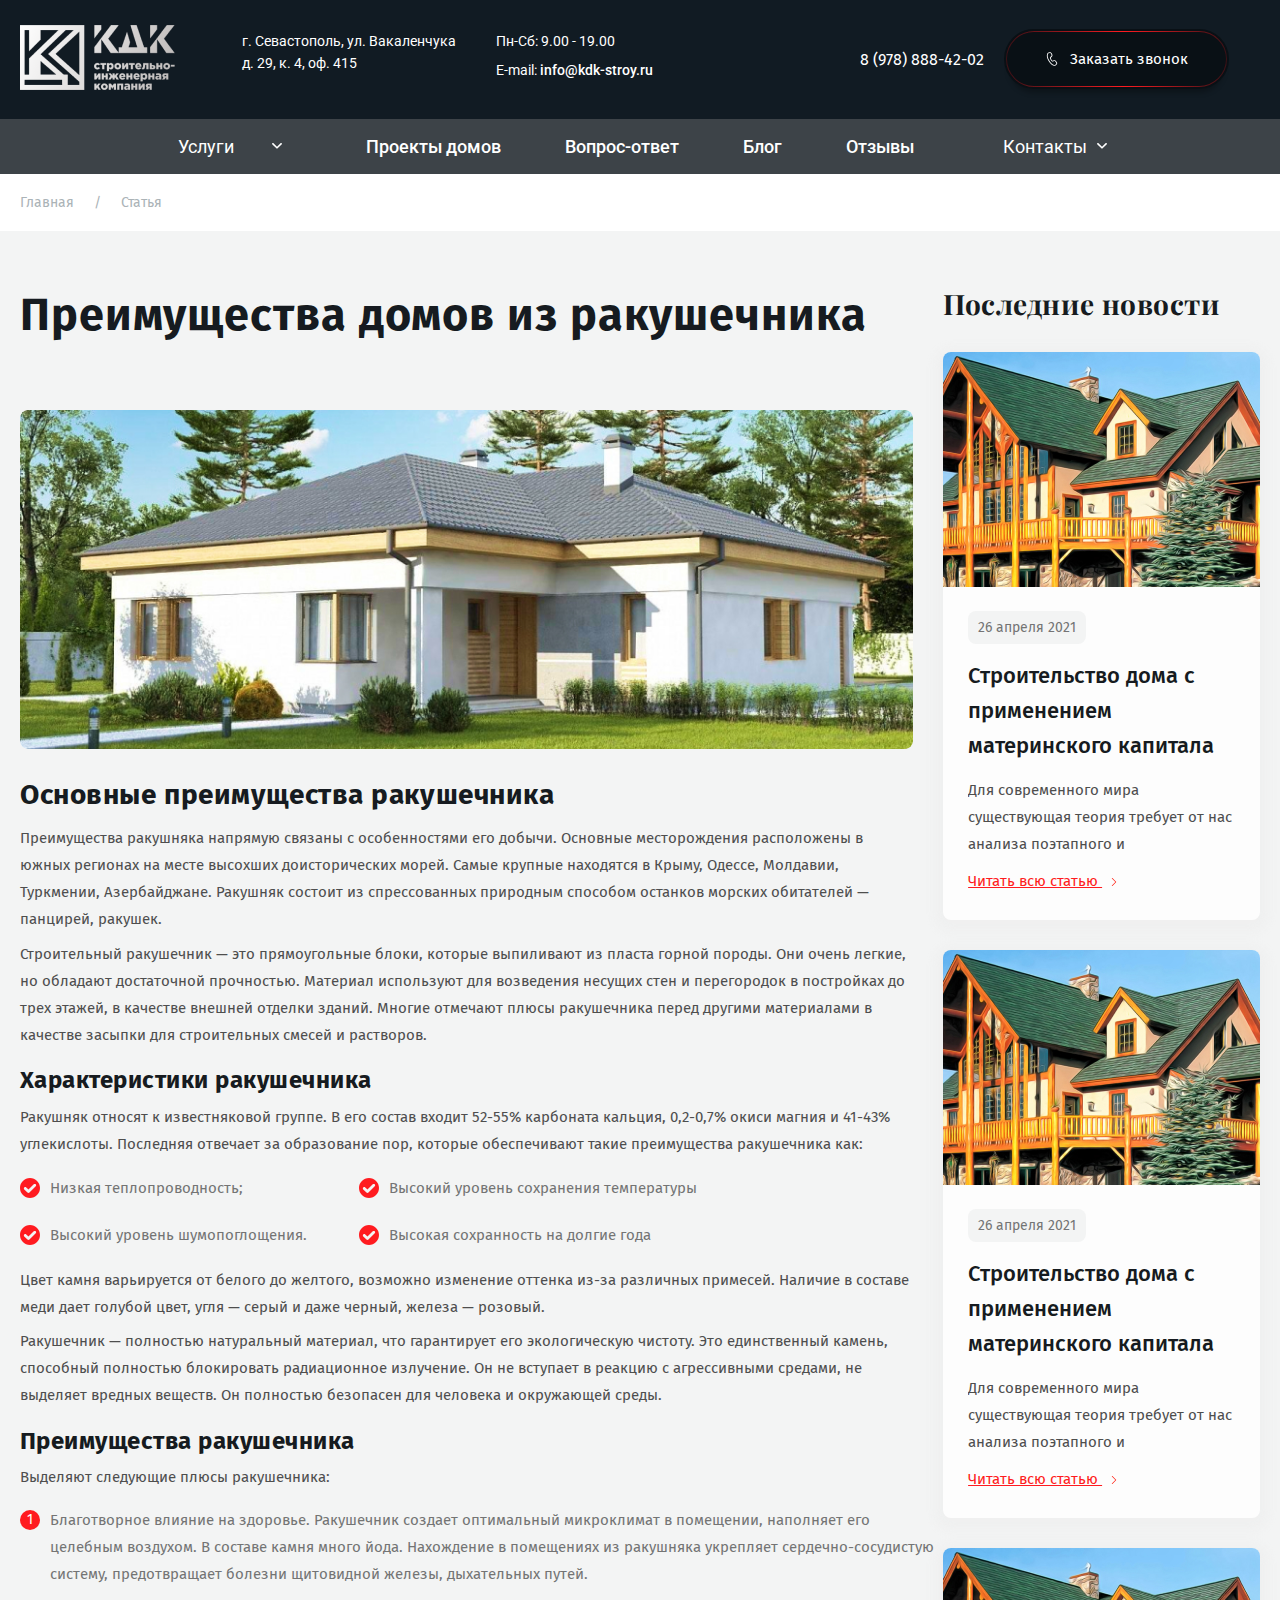
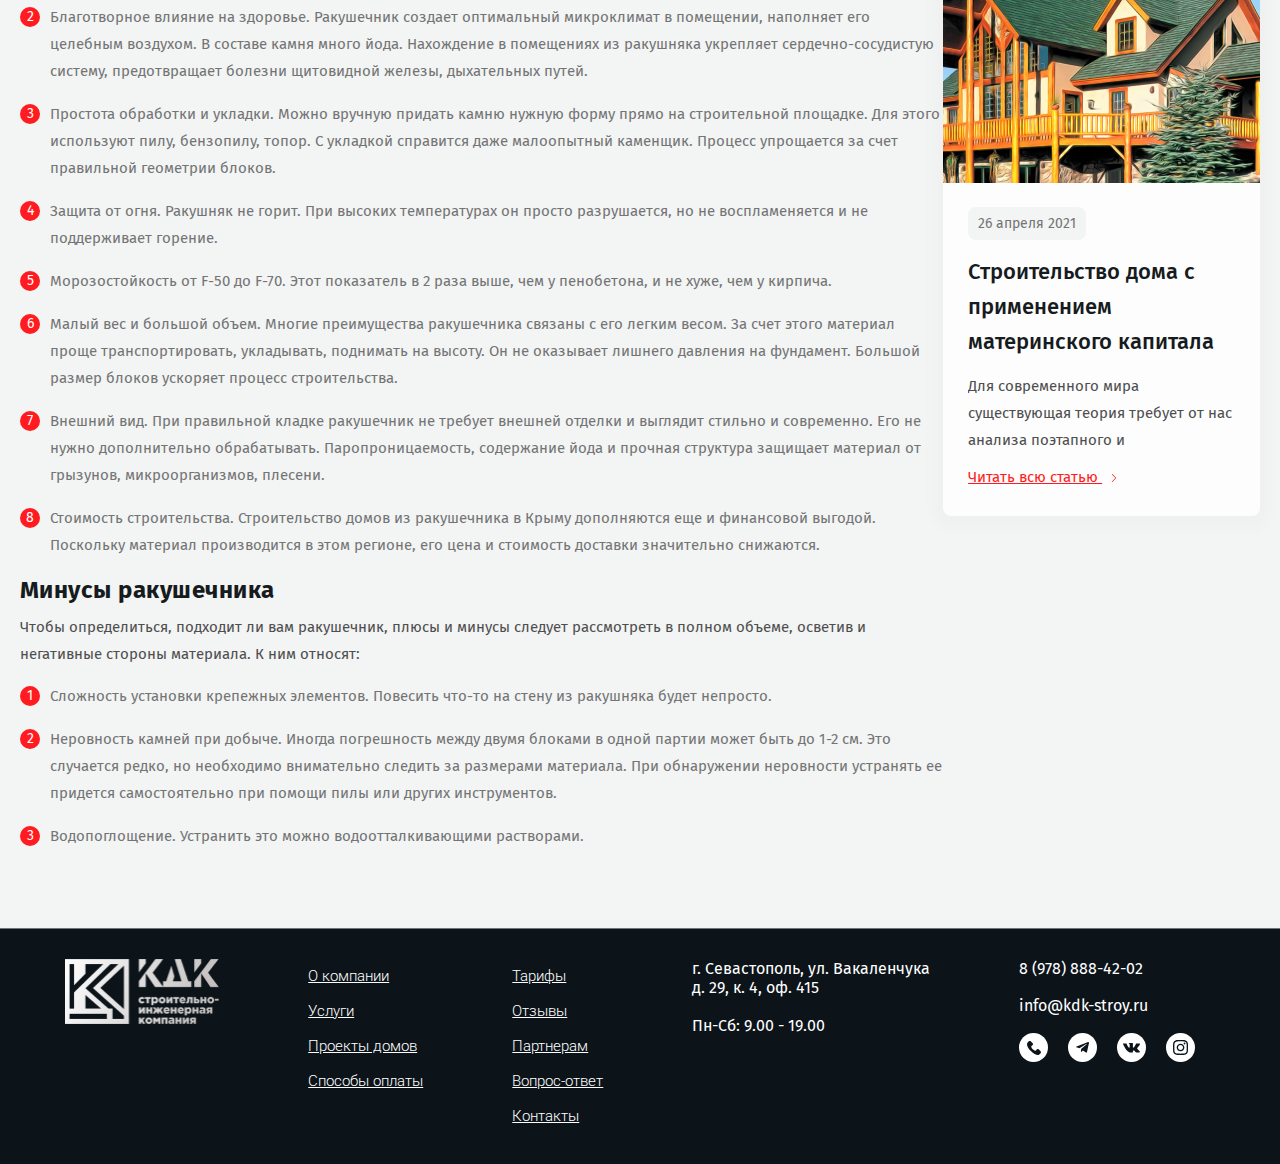
==== commit 31556d79: "added Anchors" ====
--- a/article.html
+++ b/article.html
@@ -22,13 +22,13 @@
                 <div class="exp">
                     <ul>
                         <li class="header-li"><a href="#">О компании</a></li>
-                        <li class="header-li"><a href="#">Услуги</a></li>
-                        <li class="header-li"><a href="#">Проекты</a></li>
+                        <li class="header-li"><a href="service.html">Услуги</a></li>
+                        <li class="header-li"><a href="projects.html">Проекты</a></li>
                         <li class="header-li"><a href="#">Условия</a></li>
-                        <li class="header-li"><a href="#">Вопрос-ответ</a></li>
-                        <li class="header-li"><a href="#">Блог</a></li>
-                        <li class="header-li"><a href="#">Отзывы</a></li>
-                        <li class="header-li"><a href="#">Контакты</a></li>
+                        <li class="header-li"><a href="faq.html">Вопрос-ответ</a></li>
+                        <li class="header-li"><a href="last-news.html">Блог</a></li>
+                        <li class="header-li"><a href="reviews.html">Отзывы</a></li>
+                        <li class="header-li"><a href="contacts.html">Контакты</a></li>
                     </ul>
                 </div>
                 <div class="flex-container header__socials">
@@ -87,26 +87,26 @@
         </div>
     </header>
 
-  <section class="navigation">
+    <section class="navigation">
     <ul class="custom-nav">
       <li>
         <div class="select select_color">
           <input class="select__input" type="hidden" name="">
           <div class="select__head">Услуги</div>
               <ul class="select__list" style="display: none;">
-                  <li class="select__item"><a href="#">Дома из газобетона</a></li>
-                  <li class="select__item"><a href="#">Дома из ракушечника</a></li>
-                  <li class="select__item"><a href="#">Монолитные работы</a></li>
-                  <li class="select__item"><a href="#">Коттеджные поселки</a></li>
+                  <li class="select__item"><a href="service-gazobeton.html">Дома из газобетона</a></li>
+                  <li class="select__item"><a href="service.html">Дома из ракушечника</a></li>
+                  <li class="select__item"><a href="service-monolithic-works.html">Монолитные работы</a></li>
+                  <li class="select__item"><a href="service-cottage-villages.html">Коттеджные поселки</a></li>
                   <li class="select__item"><a href="#">Отдельные виды работ</a></li>
-                  <li class="select__item"><a href="#">Ландшафтный дизайн</a></li>
+                  <li class="select__item"><a href="service-landscape-design.html">Ландшафтный дизайн</a></li>
               </ul>
           </div>
       </li>
-      <li><a href="#">Проекты домов</a></li>
-      <li><a href="#">Вопрос-ответ</a></li>
-      <li><a href="#">Блог</a></li>
-      <li><a href="#">Отзывы</a></li>
+      <li><a href="projects.html">Проекты домов</a></li>
+      <li><a href="faq.html">Вопрос-ответ</a></li>
+      <li><a href="last-news.html">Блог</a></li>
+      <li><a href="reviews.html">Отзывы</a></li>
       <li>
         <div class="select select_color">
           <input class="select__input" type="hidden" name="">
@@ -122,7 +122,7 @@
         </div>
       </li>
     </ul>
-  </section>
+    </section>
 
   <section class="breadcrumb">
     <div class="box-container">
--- a/css/style.css
+++ b/css/style.css
@@ -768,6 +768,7 @@
 
 .footer__links_img {
   transition: all 0.3s;
+  margin-right: 20px !important;
 }
 
 .footer__links_img:hover {
@@ -1151,7 +1152,7 @@
   bottom: 0;
   left: 0;
   display: block;
-  background: #0d151b;
+  background: var(--text-color-dark);
   opacity: 0;
   transition: 0.4s ease-in-out;
   z-index: -1;
@@ -1338,6 +1339,12 @@
   display: flex;
   justify-content: space-between;
   align-items: center;
+}
+
+.why-delivery-from-us_container .feat__wrap {
+  max-width: 1115px;
+  width: 100%;
+  margin: 0px auto;
 }
 .feat__wrap .swiper-dots {
   display: none;
@@ -1770,6 +1777,7 @@
 }
 .certs {
   width: 398px;
+  font-family: var(--font-cormorant);
 }
 .certificate {
   position: relative;
@@ -2641,6 +2649,11 @@
 
 /* forma-horizontal */
 
+.forma-horizontal {
+  background: #f3f4f4;
+  padding-bottom: 70px;
+}
+
 .forma-horizontal__box {
   max-width: 1013px;
   width: 100%;
@@ -3236,6 +3249,11 @@
   background: #3d4348;
   padding: 10px 0px;
   font-family: var(--font-roboto);
+}
+
+.navigation,
+ .cloned {
+  z-index: 1002 !important;
 }
 .custom-nav {
   display: flex;
@@ -3591,7 +3609,7 @@
   display: block;
   background: #f3f4f4;
 
-  padding: 0px 0px 70px;
+  /* padding: 0px 0px 70px; */
   height: 643px;
 }
 .contacts__map {
@@ -3615,7 +3633,7 @@
 }
 
 .main-contacts__body {
-  position: absolute;
+  position: relative;
   width: 100%;
 
   top: 53px;
@@ -3962,8 +3980,8 @@
 .main-service {
   background: url(../img/back/main-service-bg.jpg) no-repeat center top / cover;
   width: 100%;
-  min-height: 916px;
-  background-attachment: fixed;
+  min-height: 840px;
+  /* background-attachment: fixed; */
 
   position: relative;
 
@@ -4003,6 +4021,10 @@
   display: flex;
   flex-direction: column;
   align-items: center;
+}
+.main-service__text_position {
+  max-width: max-content;
+  align-items: flex-start;
 }
 .text-title-m {
   
@@ -4016,6 +4038,9 @@
 
   color: var(--title-color);
 }
+.text-title-m_size {
+  font-size: 59px;
+}
 .text-title-l {
   font-weight: 300;
   font-size: 120px;
@@ -4023,6 +4048,8 @@
   text-transform: uppercase;
 
   color: var(--title-color);
+
+  margin-bottom: 50px;
 }
 .btn-gradient-large {
   display: flex;
@@ -4057,7 +4084,7 @@
 
   color: #FFFFFF;
 
-  background: var(--red-color);
+  background: linear-gradient(90deg, #FF1B20 0%, #FF1B20 25%, #ff424c 50.06%, #FF1B20 73.96%, #FF1B20 96.87%);
 
   width: 100%;
   height: 100%;
@@ -4187,8 +4214,38 @@
   opacity: 0.5;
 }
 
-.box-container_posi-rel {
-  position: relative;
+.view-plans-btn {
+  font-family: var(--font-roboto);
+  font-style: normal;
+  font-weight: normal;
+  font-size: 14px;
+  line-height: 35px;
+  /* or 250% */
+
+
+  color: #224561;
+
+  width: max-content;
+
+  display: flex;
+  align-items: center;
+
+  text-decoration: underline;
+  /* border-bottom: 1px solid #224561; */
+
+  margin-top: 30px;
+  transition: .3s;
+}
+
+.view-plans-btn:hover {
+  padding: 0px 5px;
+  transition: .3s;
+}
+
+.view-plans-btn img {
+  width: 14px;
+  height: 7px;
+  margin-left: 10px;
 }
 
 .main-contacts_no-padding {
@@ -4256,6 +4313,10 @@
   position: absolute;
   top: -25px;
 }
+.middle__inner_img-position img {
+  right: 62px;
+  top: -17px;
+}
 .middle__text {
   max-width: 115px;
   width: 100%;
@@ -4274,6 +4335,17 @@
   font-weight: bold;
   font-size: 19px;
   line-height: 25px;
+}
+
+.middle__text_position {
+  position: relative;
+  top: -10px;
+}
+
+.text-span_position {
+  display: flex;
+  position: relative;
+  left: -16px;
 }
 .turnkey-order-pulse__bottom {
   position: relative;
@@ -4287,6 +4359,11 @@
   z-index: 4;
 }
 
+.bottom_img-position img {
+  right: -51px;
+  bottom: -43px
+}
+
 .bottom__pulse_red {
   position: absolute;
   width: 65px;
@@ -4304,6 +4381,17 @@
   display: flex;
   align-items: center;
   justify-content: center;
+
+  font-family: var(--font-roboto-c);
+  font-style: normal;
+  font-weight: bold;
+  font-size: 30px;
+  line-height: 21px;
+  /* or 70% */
+
+  letter-spacing: -1px;
+
+  color: var(--white-color);
 }
 
 @keyframes radial-pulse2 {
@@ -4338,7 +4426,7 @@
 .complete-set__item {
   background: #091015;
   border-radius: 5px;
-  padding: 0px 20px 30px;
+  padding: 20px;
   margin: 5px 5px 150px;
 }
 
@@ -4362,12 +4450,12 @@
 }
 .complete-set__border-box {
   width: 100%;
+  height: 100%;
   border: 1px solid rgba(255, 255, 255, 0.5);
   box-sizing: border-box;
   border-radius: 5px;
 
   position: relative;
-  top: -30px;
 
   color: var(--white-color);
 
@@ -4384,7 +4472,7 @@
   width: 100%;
 
   position: relative;
-  top: -20%;
+  top: -150px;
 }
 
 .border-box__content img {
@@ -4399,7 +4487,7 @@
 
 .border-box__package-name {
   font-family: var(--font-cormorant);
-  font-weight: 500;
+  font-weight: 300;
   font-size: 24px;
   line-height: 29px;
 
@@ -4447,7 +4535,7 @@
 
 .package__column {
   position: absolute;
-  bottom: -20px;
+  bottom: 20px;
 
   text-align: center;
   max-width: 220px;
@@ -4478,7 +4566,7 @@
   margin-bottom: 35px;
 }
 
-
+/* ==================== benefit ==================== */
 .benefit {
   background: url('../img/service/benefit-bg.jpg') no-repeat center top / cover;
 
@@ -4605,8 +4693,696 @@
 
   margin: 20px 0px 30px;
 }
+
+/* ==================== our-works ==================== */
+.our-works {
+  background: url('../img/service/our-works-bg.jpg') no-repeat center top / cover;
+  display: flex;
+  flex-direction: column;
+  position: relative;
+
+  padding-top: 50px;
+}
+
+.our-works-slider-big{
+  position: relative !important;
+  margin-top: 30px;
+}
+
+.our-works-lider-big .slider__item {
+  width: 100%;
+  height: 600px;
+}
+
+.our-works-slider-big__item-box {
+  display: flex;
+  background: #FFFFFF;
+  border-radius: 5px;
+
+  -webkit-box-shadow: 0px 27px 25px -17px rgba(34, 60, 80, 0.2);
+  -moz-box-shadow: 0px 27px 25px -17px rgba(34, 60, 80, 0.2);
+  box-shadow: 0px 27px 25px -17px rgba(34, 60, 80, 0.2);
+}
+
+.our-works-slider-big__item-text{
+  max-width: 480px;
+  width: 100%;
+  padding: 70px 10px 10px 99px;
+
+
+  font-family: var(--font-roboto);
+  font-style: normal;
+  font-weight: 300;
+  font-size: 12px;
+  line-height: 18px;
+  /* or 150% */
+
+
+  color: var(--text-color);
+}
+
+.our-works-slider-big__item-text p {
+  margin: 10px 0;
+}
+
+.our-works-slider-big__item-text .btn-gradient-large {
+  margin: 30px auto 0px;
+}
+
+.item-text__title {
+  font-family: var(--font-cormorant);
+  font-style: normal;
+  font-weight: bold;
+  font-size: 24px;
+  line-height: 29px;
+  /* identical to box height */
+
+  text-transform: uppercase;
+  font-feature-settings: 'pnum' on, 'lnum' on;
+
+  color: var(--title-color);
+
+  margin-bottom: 14px;
+}
+
+.item-text__listing {
+  margin-bottom: 11px;
+}
+
+.item-text__listing li{
+  font-family: var(--font-roboto);
+  font-style: normal;
+  font-weight: 300;
+  font-size: 12px;
+  line-height: 24px;
+  /* or 200% */
+
+
+  color: var(--text-color);
+}
+
+.our-works-slider-big__item-box .btn-gradient-large div img {
+  width: 14px;
+  height: 7px;
+}
+
+.our-works-slider-big .slider__item img {
+  max-width: 713px;
+  height: 518px;
+
+  width: 100%;
+  object-fit: cover;
+
+  border-radius: 5px 0px 0px 5px;
+}
+
+.our-works-slider-big .slick-dots {
+  display: flex;
+  align-items: center;
+  justify-content: center;
+  margin: 0px 0px 20px;
+}
+.our-works-slider-big .slick-dots li {
+  list-style: none;
+  margin: 0 10px;
+}
+.our-works-slider-big .slick-dots button {
+  font-size: 0;
+  width: 9px;
+  height: 9px;
+  background-color: var(--red-color);
+  border-radius: 50%;
+
+  border: 0;
+
+  cursor: pointer;
+}
+
+.our-works-slider-big .slick-dots li.slick-active button {
+  background: var(--white-color);
+  border: 1px solid var(--red-color);
+}
+
+.our-works-slider-small {
+  position: relative;
+}
+
+.our-works-slider-small .slider__item img {
+  max-width: 476px;
+  height: 259px;
+
+  object-fit: cover;
+
+  width: 100%;
+}
+
+.our-works-slider-big .slick-slide {
+  margin: 10px 10px 0;
+  height: 550px;
+  position: relative;
+}
+
+.our-works-slider-big .slick-arrow {
+  position: absolute;
+  top: 50%;
+  z-index: 1001;
+  font-size: 0;
+  width: 43px;
+  height: 43px;
+  border: 0;
+
+  margin: -60px -10px 0 -10px;
+  box-shadow: 0px 0px 8px 8px rgba(232, 232, 232, 0.4);
+  border-radius: 50%;
+
+  transition: 0.5s;
+}
+
+.our-works-slider-big .slick-arrow.slick-prev {
+  left: 0;
+  background: url("../img/houses-proj/arr-prev-icon.svg") 0 0 / 100% no-repeat;
+
+  cursor: pointer;
+}
+
+.our-works-slider-big .slick-arrow.slick-next {
+  right: 0;
+  background: url("../img/houses-proj/arr-next-icon.svg") 0 0 / 100% no-repeat;
+
+  cursor: pointer;
+}
+.our-works-slider-big .slick-arrow:hover {
+  transform: scale(1.1);
+}
+.our-works-slider-big .slick-arrow:active {
+  transform: scale(0.9);
+}
+.our-works-slider-small .slider__item {
+  text-align: center;
+}
+
+.our-works-slider-small .slider__item:not(.slick-center)  {
+  filter: grayscale(80%);
+}
+
+
+/* ==================== material-block ==================== */
+.material-block {
+  background: #F3F4F5;
+  /* width: 100%; */
+  padding-top: 40px;
+}
+
+.material-block__desc {
+  max-width: 923px;
+  width: 100%;
+
+  font-family: var(--font-roboto);
+  font-style: normal;
+  font-weight: 300;
+  font-size: 12px;
+  line-height: 18px;
+  /* or 150% */
+
+
+  color: var(--text-color-dark);
+
+  margin: 40px auto 0px;
+}
+.material-block__characteristics {
+  display: flex;
+  flex-direction: column;
+  align-items: center;
+
+  padding: 75px 0px;
+
+}
+.characteristics__title {
+  font-family: var(--font-cormorant);
+  font-style: normal;
+  font-weight: bold;
+  font-size: 24px;
+  line-height: 29px;
+  /* identical to box height */
+
+  text-align: center;
+  text-transform: uppercase;
+  font-feature-settings: 'pnum' on, 'lnum' on;
+
+  color: var(--title-color);
+
+  margin-bottom: 55px;
+}
+.material-block__characteristics img {
+  position: relative;
+  left: -20px;
+  max-width: 1070px;
+  width: 100%;
+}
+
+.characteristics__position {
+  left: 50px !important;
+}
+
+.characteristic__list {
+  display: none;
+
+}
+.characteristic__list li {
+  position: relative;
+
+  font-family: var(--font-roboto);
+  font-style: normal;
+  font-weight: 300;
+  font-size: 14px;
+  line-height: 18px;
+  /* or 129% */
+
+
+  color: var(--text-color);
+  margin: 0px 0px 15px 40px;
+}
+
+.characteristic__list li::before {
+  position: absolute;
+  top: -5px;
+  left: -40px;
+  content: "";
+  background: url('../img/service/characteristic-list-icon.svg') no-repeat center top / cover;
+  width: 25px;
+  height: 25px;
+}
+
+.types-technology {
+}
+
+.types-technology__body {
+  display: flex;
+  flex-wrap: wrap;
+  margin-top: 60px;
+}
+
+.types-technology__item {
+  /* max-width: 675px; */
+  width: 48%;
+
+  display: flex;
+  align-items: center;
+
+  margin-bottom: 59px;
+}
+.types-technology__img {
+  position: relative;
+
+  width: 150px;
+  height: 150px;
+
+  border: 1px solid #747474;
+
+  padding: 10px;
+
+  border-radius: 50%;
+}
+
+.types-technology__img img {
+  object-fit: cover;
+  width: 150px;
+  height: 150px;
+  border-radius: 50%;
+}
+
+.types-technology__circle {
+  position: absolute;
+  bottom: 0px;
+  right: -40px;
+  width: 80px;
+  height: 80px;
+  padding: 10px;
+  background: #F3F4F5;
+  border-radius: 50%;
+}
+
+.circle__inner {
+  width: 100%;
+  height: 100%;
+
+  border-radius: 50%;
+  border: 1px solid #747474;
+  background: #F3F4F5;
+
+  display: flex;
+  align-items: center;
+  justify-content: center;
+
+
+  font-family: var(--font-cormorant);
+  font-style: normal;
+  font-weight: bold;
+  font-size: 48px;
+  line-height: 58px;
+  text-align: center;
+  text-transform: uppercase;
+  font-feature-settings: 'pnum' on, 'lnum' on;
+
+  color: var(--title-color);
+}
+
+.item__types-text {
+  margin-left: 40px;
+}
+
+.item__types-title {
+  font-family: var(--font-cormorant);
+  font-style: normal;
+  font-weight: bold;
+  font-size: 24px;
+  line-height: 29px;
+  /* identical to box height */
+
+  text-transform: uppercase;
+  font-feature-settings: 'pnum' on, 'lnum' on;
+
+  color: var(--title-color);
+
+  margin-bottom: 20px;
+}
+
+.item__types-desc {
+  font-family: var(--font-roboto);
+  font-style: normal;
+  font-weight: 300;
+  font-size: 12px;
+  line-height: 18px;
+  /* or 150% */
+
+
+  color: var(--text-color-dark);
+  margin-left: 24px;
+}
+
+/* ===================== work-scheme ===================== */
+.work-scheme {
+  background: #F2F5F8;
+  padding: 65px 0px;
+}
+
+.timeline__body {
+  max-width: 1399px;
+  width: 100%;
+  margin: 50px auto 0px;
+
+}
+.timeline__row {
+  display: flex;
+  position: relative;
+
+  margin-bottom: 25px;
+}
+
+.timeline__box {
+  display: flex;
+  flex-direction: column;
+  align-items: center;
+
+  max-width: 247px;
+  width: 100%;
+
+  font-family: var(--font-roboto);
+  font-style: normal;
+  font-weight: 300;
+  font-size: 14px;
+  line-height: 21px;
+  /* or 150% */
+
+  text-align: center;
+
+  color: var(--text-color-dark);
+}
+
+.timeline-circle {
+  width: 76px;
+  height: 76px;
+  padding: 1px;
+
+  border: 11px solid #F3F4F5;
+
+  border-radius: 50%;
+  background: linear-gradient(180deg, rgba(116, 116, 116, 0.45) 0%, #747474 51.04%, rgba(116, 116, 116, 0.45) 100%); 
+  box-shadow: 0px 4px 20px -2px rgba(0, 0, 0, 0.1);
+
+  margin-bottom: 20px;
+}
+
+.timeline-circle__inner {
+  width: 100%;
+  height: 100%;
+  background: #F3F4F5;
+  border-radius: 50%;
+
+  display: flex;
+  align-items: center;
+  justify-content: center;
+}
+
+.timeline-circle__inner img {
+  width: 33px;
+  height: 33px;
+}
+
+.timeline-arrow {
+  position: relative;
+  top: 50px;
+  max-width: 217px;
+  width: 100%;
+  height: 7px;
+  pointer-events: all;
+}
+
+.timeline-arrow-turn {
+  position: absolute;
+  
+}
+
+.turn-right {
+  right: -60px;
+  top: 50px;
+}
+
+.turn-left {
+  left: -60px;
+  top: 50px;
+}
+
+.house-done {
+  width: 172px;
+  height: 172px;
+
+  padding: 28px;
+
+  border-radius: 50%;
+
+  border: 1px solid #747474;
+
+  position: relative;
+}
+.house-done__img {
+  width: 100%;
+  height: 100%;
+  border-radius: 50%;
+
+  object-fit: cover;
+}
+.house-done__pin {
+  position: absolute;
+  width: 35px;
+  height: 35px;
+  left: 0;
+}
+
+.timeline__row_position {
+  left: 300px;
+  top: 30px;
+  align-items: center;
+}
+
+.house-done__text {
+  margin-left: 30px;
+}
+
+.house-done__title {
+  font-family: var(--font-cormorant);
+  font-style: normal;
+  font-weight: bold;
+  font-size: 24px;
+  line-height: 29px;
+  /* identical to box height */
+
+  text-transform: uppercase;
+  font-feature-settings: 'pnum' on, 'lnum' on;
+
+  color: var(--title-color);
+
+  margin-bottom: 13px;
+}
+
+.house-done__subtitle {
+  font-family: var(--font-roboto);
+  font-style: normal;
+  font-weight: 300;
+  font-size: 14px;
+  line-height: 21px;
+  /* or 150% */
+
+
+  color: var(--text-color-dark);
+
+  margin-bottom: 29px;
+}
+
+/* =================== price-depends  =================== */
+.price-depends {
+  background: url('../img/service/price-depends-bg.jpg') no-repeat center top / cover;
+  padding: 112px 0 135px;
+}
+
+.price-depends__box {
+  max-width: 480px;
+  width: 100%;
+  height: 321px;
+
+  padding: 9px 8px;
+
+  background: rgba(255, 255, 255, 0.85);
+  border-radius: 5px;
+}
+
+.price-depends__inner {
+  position: relative;
+
+  display: flex;
+  flex-direction: column;
+  align-items: center;
+  justify-content: center;
+
+  max-width: 100%;
+  width: auto;
+  height: 100%;
+
+  border: 1px solid rgba(116, 116, 116, 0.5);
+  border-radius: 5px;
+  padding: 0px 10px;
+}
+
+.price-depends__list {
+  font-family: var(--font-roboto);
+  font-style: normal;
+  font-weight: normal;
+  font-size: 14px;
+  line-height: 28px;
+  /* or 200% */
+
+
+  color: var(--text-color-dark);
+  margin-top: 20px;
+}
+
+.price-depends__list li {
+  position: relative;
+  margin-bottom: 10px;
+}
+
+.price-depends__list li::before {
+  position: absolute;
+  content: "•";
+  color: var(--text-color-dark);
+  left: -20px;
+}
+
+.price-depends__inner .turnkey-order-pulse {
+  position: absolute;
+  bottom: -35%;
+  right: -80px;
+}
+
+.text-title-l_size-111 {
+  font-size: 111px;
+}
+
+.item_size-l-1 {
+  max-width: 445px;
+  width: 100%;
+  height: 512px; 
+}
+.item_size-m-1 {
+  max-width: 445px;
+  width: 100%;
+  height: 483px; 
+}
+.item_size-s-1 {
+  max-width: 445px;
+  width: 100%;
+  height: 427px; 
+}
+.construction-design {
+  background: #F2F5F8;
+  padding: 41px 0px 86px;
+}
+.construction-design__body {
+  display: flex;
+
+  margin-top: 56px;
+}
+
+.construction-design__img {
+  max-width: 702px;
+  width: 100%;
+  height: 388px;
+  border-radius: 8px;
+  object-fit: cover;
+}
+.construction-design__text {
+  font-family: var(--font-roboto);
+  font-style: normal;
+  font-weight: 300;
+  font-size: 14px;
+  line-height: 18px;
+  /* or 129% */
+
+
+  color: var(--text-color-dark);
+
+  margin-left: 53px;
+}
+
+.construction-design__text p {
+  margin-bottom: 20px;
+}
+
+.construction-design__text ul {
+  margin-bottom: 70px;
+}
+
+.construction-design__text li {
+  position: relative;
+  margin-left: 20px;
+  margin-bottom: 15px;
+}
+
+
+.construction-design__text li::before {
+  position: absolute;
+  content: "•";
+  color: var(--text-color-dark);
+  left: -20px;
+}
+
 /* MEDIA */
-
+@media screen and (max-width: 1530px) {
+
+  .timeline__body {
+    max-width: 1200px;
+  }
+}
 @media (max-width: 1395px) {
   .content1,
   .content2,
@@ -4758,6 +5534,7 @@
   .custom-nav li {
     margin: 0px 32px;
   }
+
 }
 
 @media (max-width: 1366px) {
@@ -4767,6 +5544,17 @@
   .last-news-page__item {
     max-width: 400px;
     width: 100%;
+  }
+  .timeline__body {
+    max-width: 900px;
+  }
+  .turn-right {
+    right: -100px;
+    top: 50px;
+    height: 261px;
+  }
+  .timeline-arrow {
+    max-width: 100px;
   }
 }
 
@@ -4791,6 +5579,12 @@
   .why-delivery-from-us {
     padding: 0;
   }
+  .why-delivery-from-us__inner {
+    border: none;
+  }
+  /* .timeline__body {
+    max-width: 1100px;
+  } */
 }
 @media (max-width: 1200px) {
   .header__top .header-curr,
@@ -4896,6 +5690,27 @@
 
   .border-box__list li {
     text-indent: 0px;
+  }
+
+  .timeline__body {
+    max-width: 800px;
+  }
+
+  .timeline-arrow {
+    max-width: 70px;
+  }
+
+  .item_size-m {
+    min-height: 800px
+  }
+  .item_size-l {
+    min-height: 835px
+  }
+
+  .item_size-l-1,
+  .item_size-m-1,
+  .item_size-s-1 {
+    height: max-content;
   }
 }
 @media (max-width: 1070px) {
@@ -4987,7 +5802,10 @@
     margin: 0;
   }
   .main-service {
-    min-height: 990px;
+    min-height: 1040px;
+  }
+  .our-works-slider-big__item-text {
+    padding: 60px 20px 10px 50px;
   }
 }
 @media (max-width: 1010px) {
@@ -5046,6 +5864,49 @@
     margin-right: auto;
   }
 
+  .types-technology__item {
+    width: 100%;
+  }
+
+  .timeline__body {
+    display: flex;
+    flex-wrap: wrap;
+  }
+  .timeline__box {
+    flex-direction: row;
+    max-width: 100%;
+    width: auto;
+    text-align: left;
+    margin-bottom: 20px;
+  }
+
+  .timeline__row {
+    margin-bottom: 0px;
+    flex-direction: column;
+    width: 49%;
+  }
+  .timeline-circle {
+    margin: 0px 20px 0px 0px;
+    min-width: 76px;
+    max-width: 76px;
+  }
+
+  .timeline-arrow,
+  .timeline-arrow-turn {
+    display: none;
+  }
+
+  .timeline__row_position {
+    left: 0px;
+    top: 0px;
+    align-items: center;
+    margin: 0px auto;
+  }
+  .house-done__text {
+    text-align: center;
+    margin-left: 0px;
+    margin-top: 20px;
+  }
 }
 
 @media (max-width: 991px) {
@@ -5131,6 +5992,43 @@
   }
   .video-reviews__item {
     margin: 0px 15px;
+  }
+
+  .our-works-slider-big__item-box {
+    flex-direction: column;
+  }
+
+  .our-works-slider-big .slider__item img {
+    max-width: 100%;
+    width: auto;
+    height: 200px;
+    border-radius: 5px 5px 0px 0px;
+  }
+
+  .our-works-slider-big .slick-slide {
+    margin: 10px 10px 0;
+    height: max-content;
+    position: relative;
+  }
+  .our-works-slider-big__item-text {
+    margin: 0 auto;
+  }
+
+  .our-works-lider-big .slider__item {
+    width: 100%;
+    height: max-content;
+  }
+  .material-block__characteristics {
+    padding: 30px 0px;
+  }
+  .material-block__characteristics img {
+    display: none;
+  }
+  .characteristic__list {
+    display: block;
+  }
+  .characteristics__title {
+    margin-bottom: 20px;
   }
 }
 
@@ -5163,6 +6061,10 @@
     width: 100%;
     margin: 0px auto 50px;
   }
+  .navigation,
+  .cloned {
+    display: none !important;
+  }
 
 }
 @media (max-width: 830px) {
@@ -5194,8 +6096,13 @@
 
   .item_size-m,
   .item_size-l {
-    min-height: 900px
-  }
+    min-height: 940px
+  }
+
+  .complete-set__item:last-child {
+    margin-bottom: 20px;
+  }
+
 }
 
 @media screen and (min-width: 772px) {
@@ -5215,9 +6122,7 @@
   .header__wrap .flex-item {
     display: flex;
   }
-  .navigation {
-    display: none;
-  }
+  
   .header__top .burger {
     margin-right: 20px;
     margin-top: -5px;
@@ -5470,14 +6375,11 @@
     align-items: center;
   }
   .main-service {
-    min-height: 1215px;
+    min-height: 1310px;
+    background-attachment: initial;
   }
   .header_black {
     padding: 15px 0;
-  }
-
-  .main-service {
-    background-attachment: initial;
   }
 
   .header-li a {
@@ -5527,6 +6429,26 @@
   .content10 {
     background-attachment: initial;
   }
+  .main-service__text_position {
+    align-items: center;
+  }
+
+  .price-depends__box {
+    max-width: 100%;
+    width: auto;
+    height: max-content;
+  }
+  .price-depends__inner .turnkey-order-pulse {
+    position: relative;
+    bottom: 0;
+    right: 0;
+  }
+  .price-depends__list {
+    margin-left: 20px;
+  }
+  .price-depends {
+    padding: 20px 0;
+  }
 }
 @media (max-width: 650px) {
   .name {
@@ -5568,6 +6490,28 @@
 
   .slider-big .slider__item img {
     height: auto;
+  }
+
+  .our-works-slider-big__item-text {
+    margin: 0 auto;
+    padding: 10px;
+    max-width: 100%;
+    width: auto;
+  }
+
+  .white-title h2 {
+    font-size: 30px;
+    line-height: 40px;
+  }
+  .house-proj__title h2 {
+    font-size: 30px;
+    line-height: 40px;
+  }
+  .timeline__row {
+    width: 100%;
+  }
+  .work-scheme {
+    padding: 20px 0px;
   }
 }
 @media (max-width: 580px) {
@@ -5716,6 +6660,29 @@
     line-height: 45px;
     letter-spacing: 0.02em;
     margin: 0px auto 0px;
+  }
+  .types-technology__item {
+    flex-direction: column;
+    text-align: center;
+  }
+  .item__types-desc {
+    margin: 0;
+  }
+  .item__types-text {
+    margin: 10px 0px 0px;
+  }
+  .text-title-m_size {
+    font-size: 49px;
+  }
+  .text-title-l_size {
+    font-size: 90px !important;
+    margin: 0;
+  }
+  .text-title-l_size-100,
+  .text-title-l_size-111 {
+    font-size: 70px !important;
+    line-height: 100px;
+    margin-bottom: 0px;
   }
 }
 @media (max-width: 450px) {
@@ -5827,10 +6794,36 @@
     width: 90%;
   }
   .main-service {
-    min-height: 1320px;
+    min-height: 1390px;
   }
   .border-box__list {
     max-width: max-content;
+  }
+  .types-technology__body {
+    display: flex;
+    flex-wrap: wrap;
+    margin-top: 20px;
+  }
+
+  .complete-set {
+    padding-top: 30px;
+  }
+  .our-works {
+    padding-top: 30px;
+  }
+
+  .material-block__desc {
+    margin: 10px auto 0px;
+  }
+  .types-technology__item {
+    margin-bottom: 30px;
+  }
+
+  .text-title-m_size {
+    font-size: 35px;
+  }
+  .text-title-l_size {
+    font-size: 70px;
   }
 }
 
